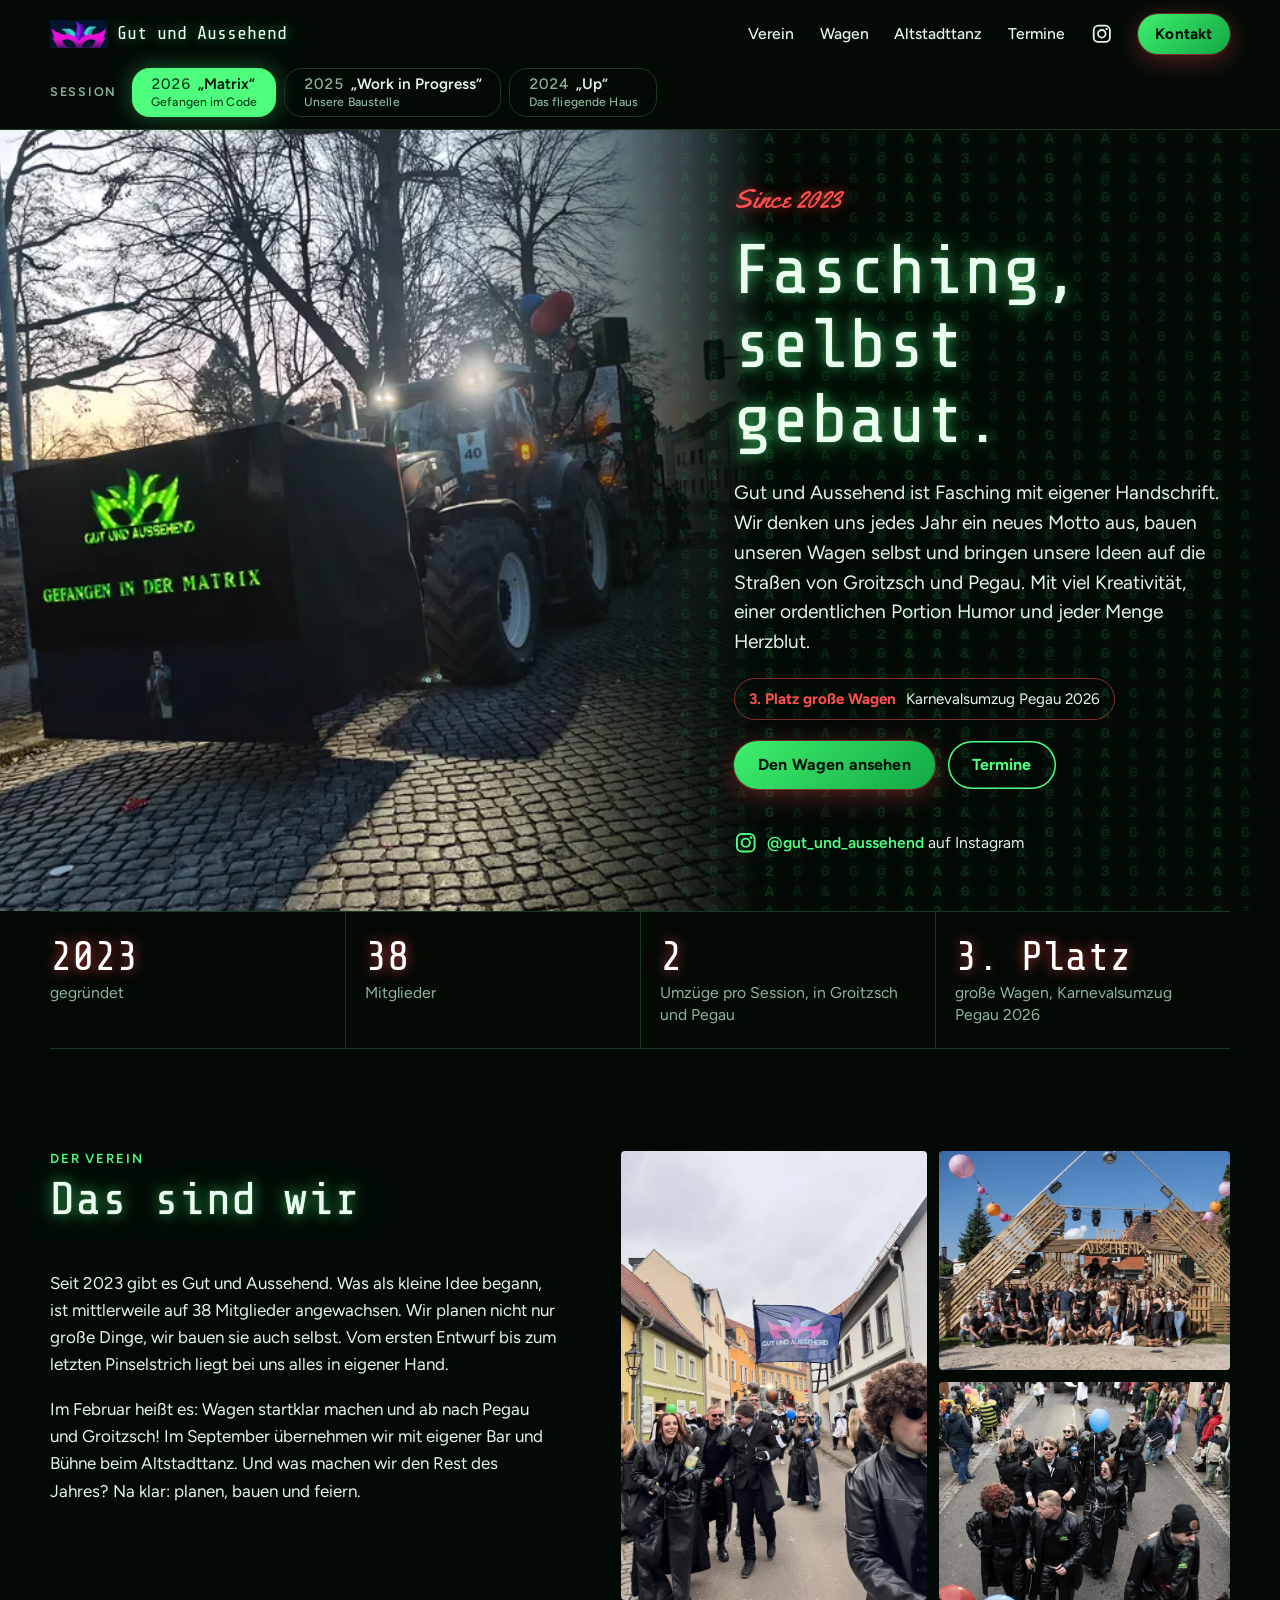
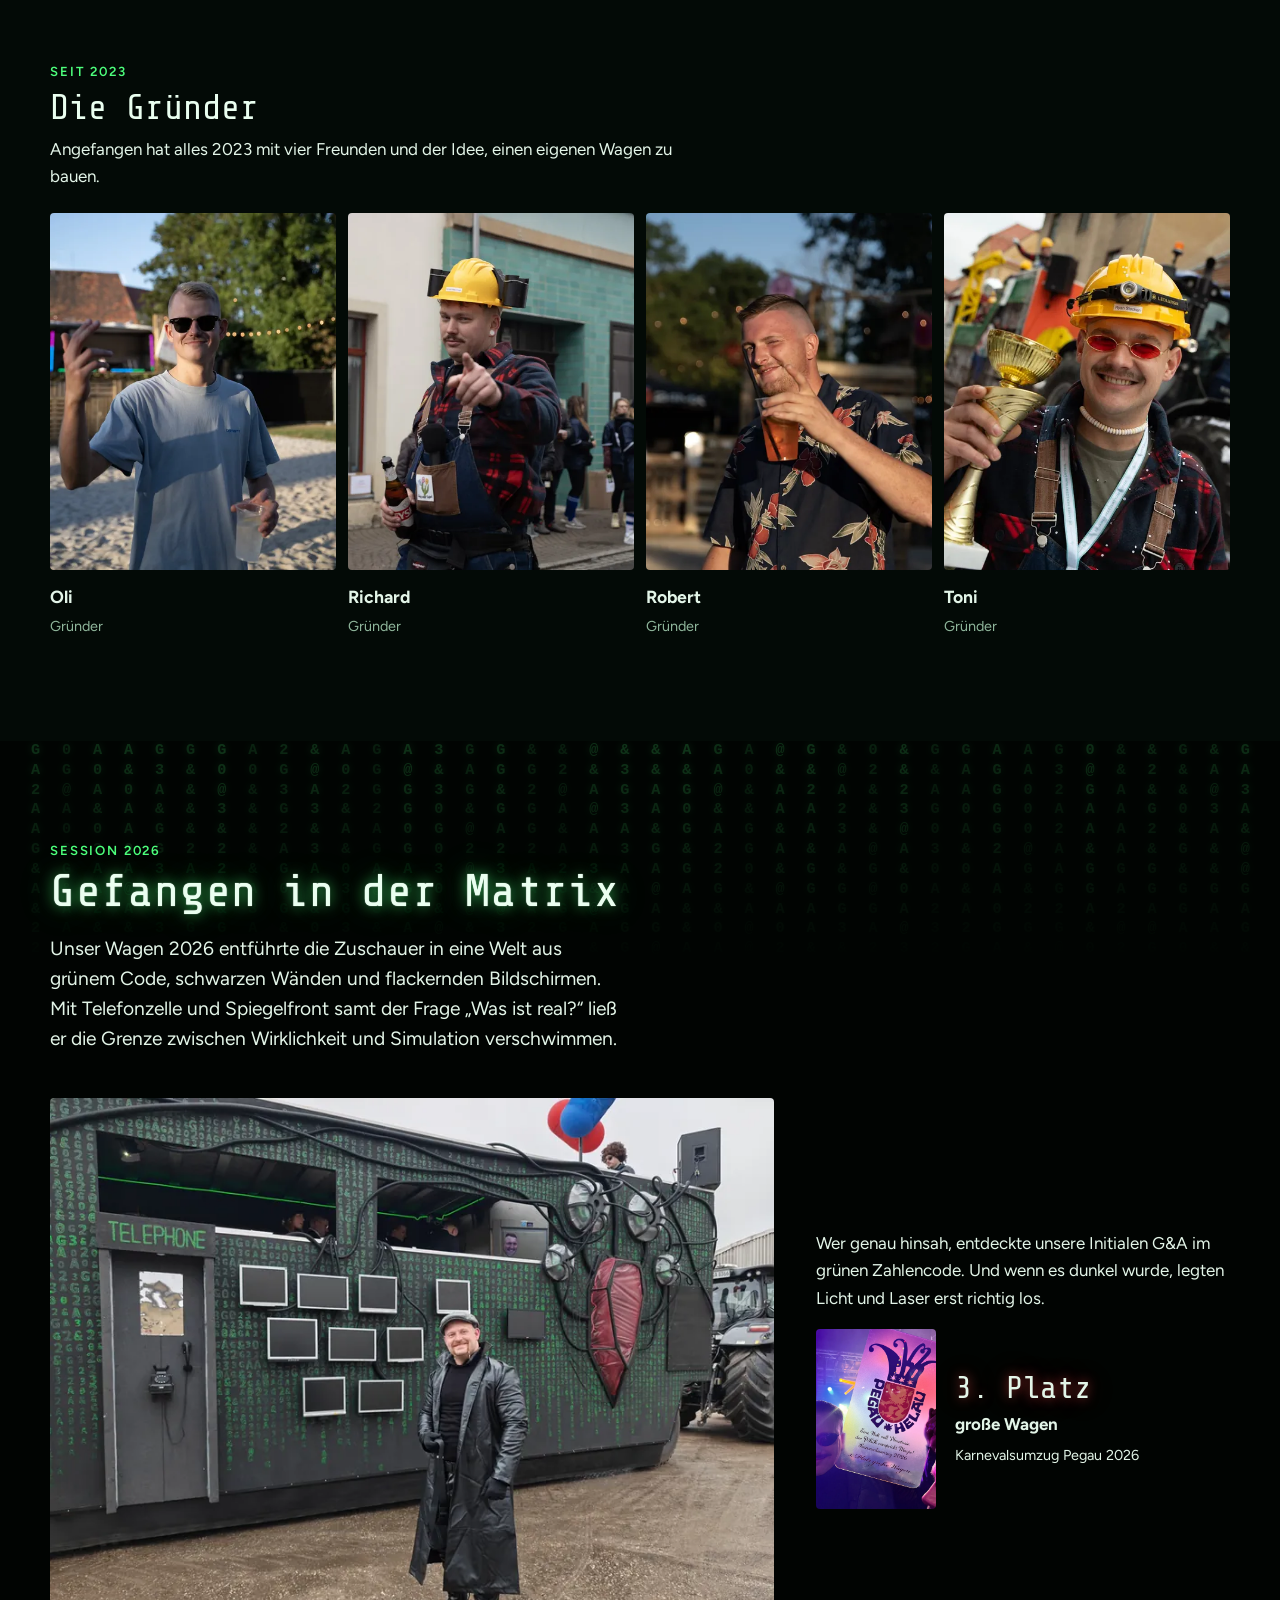
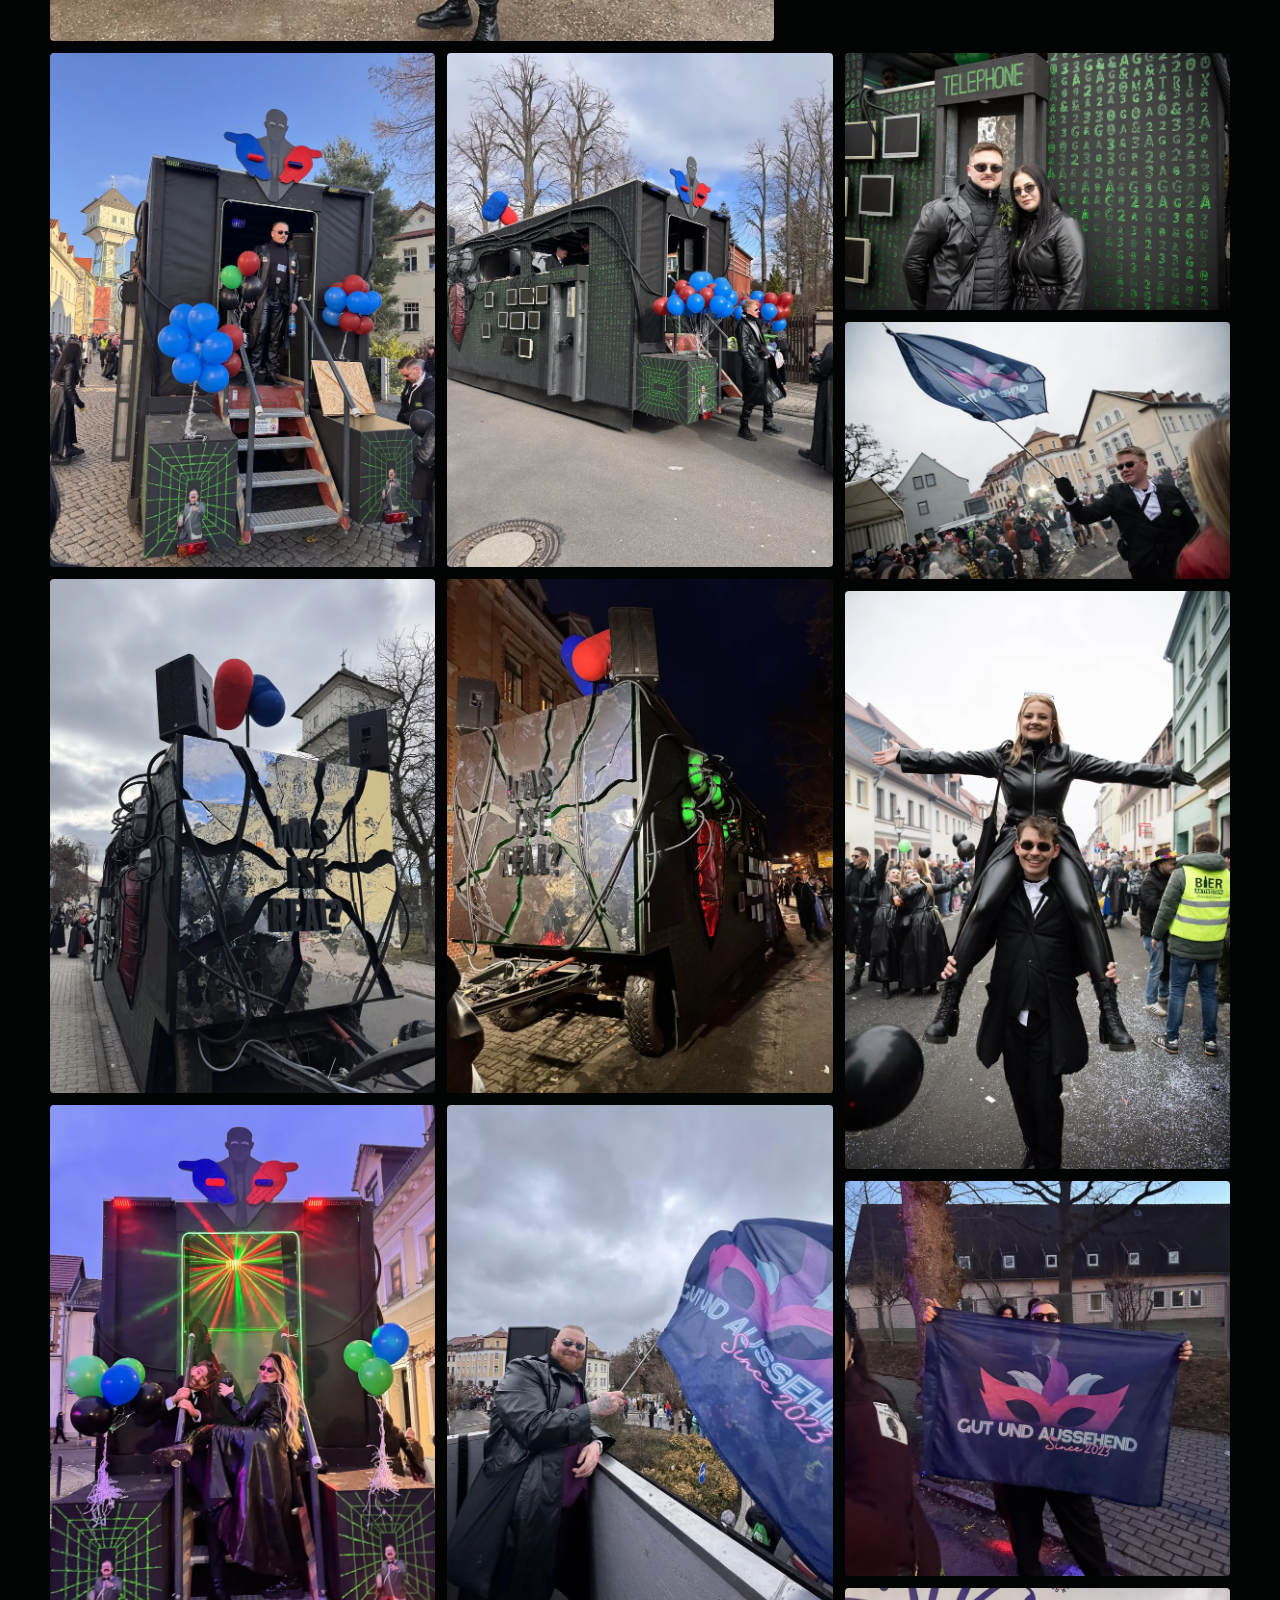
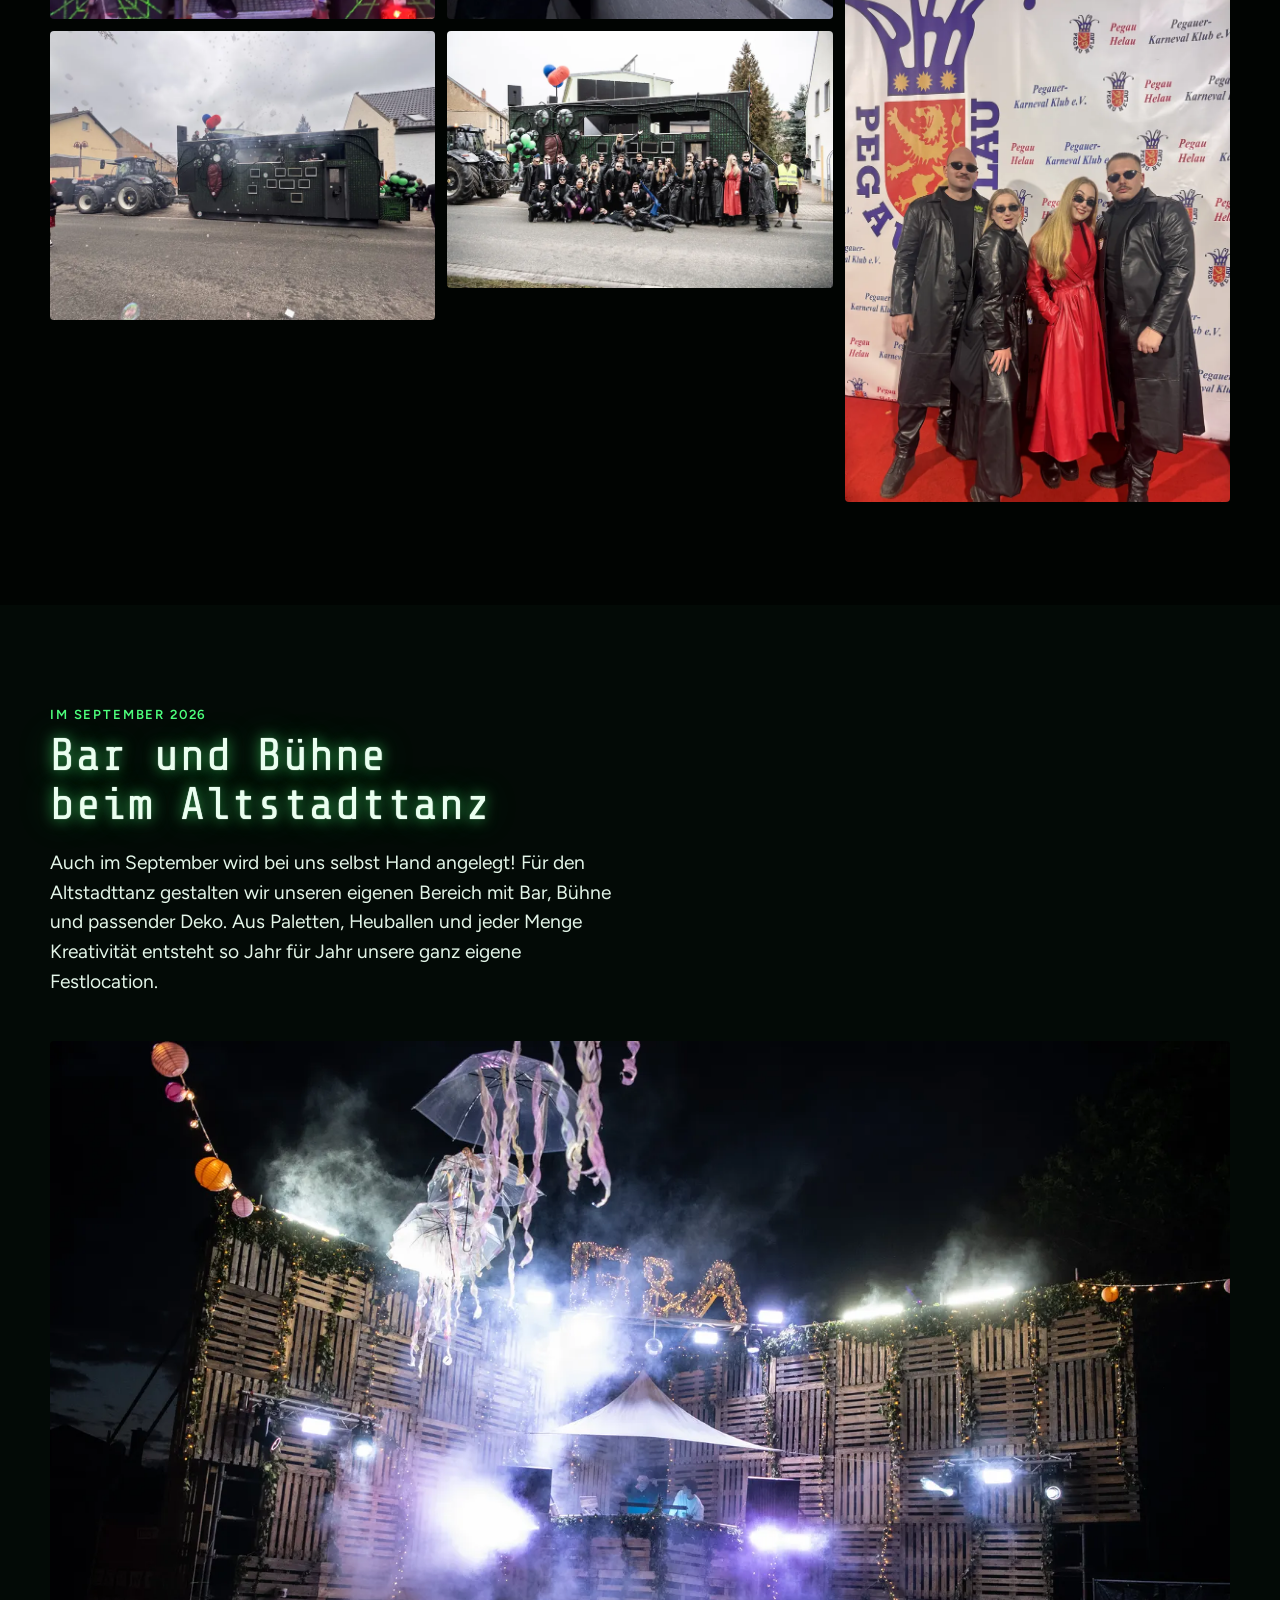
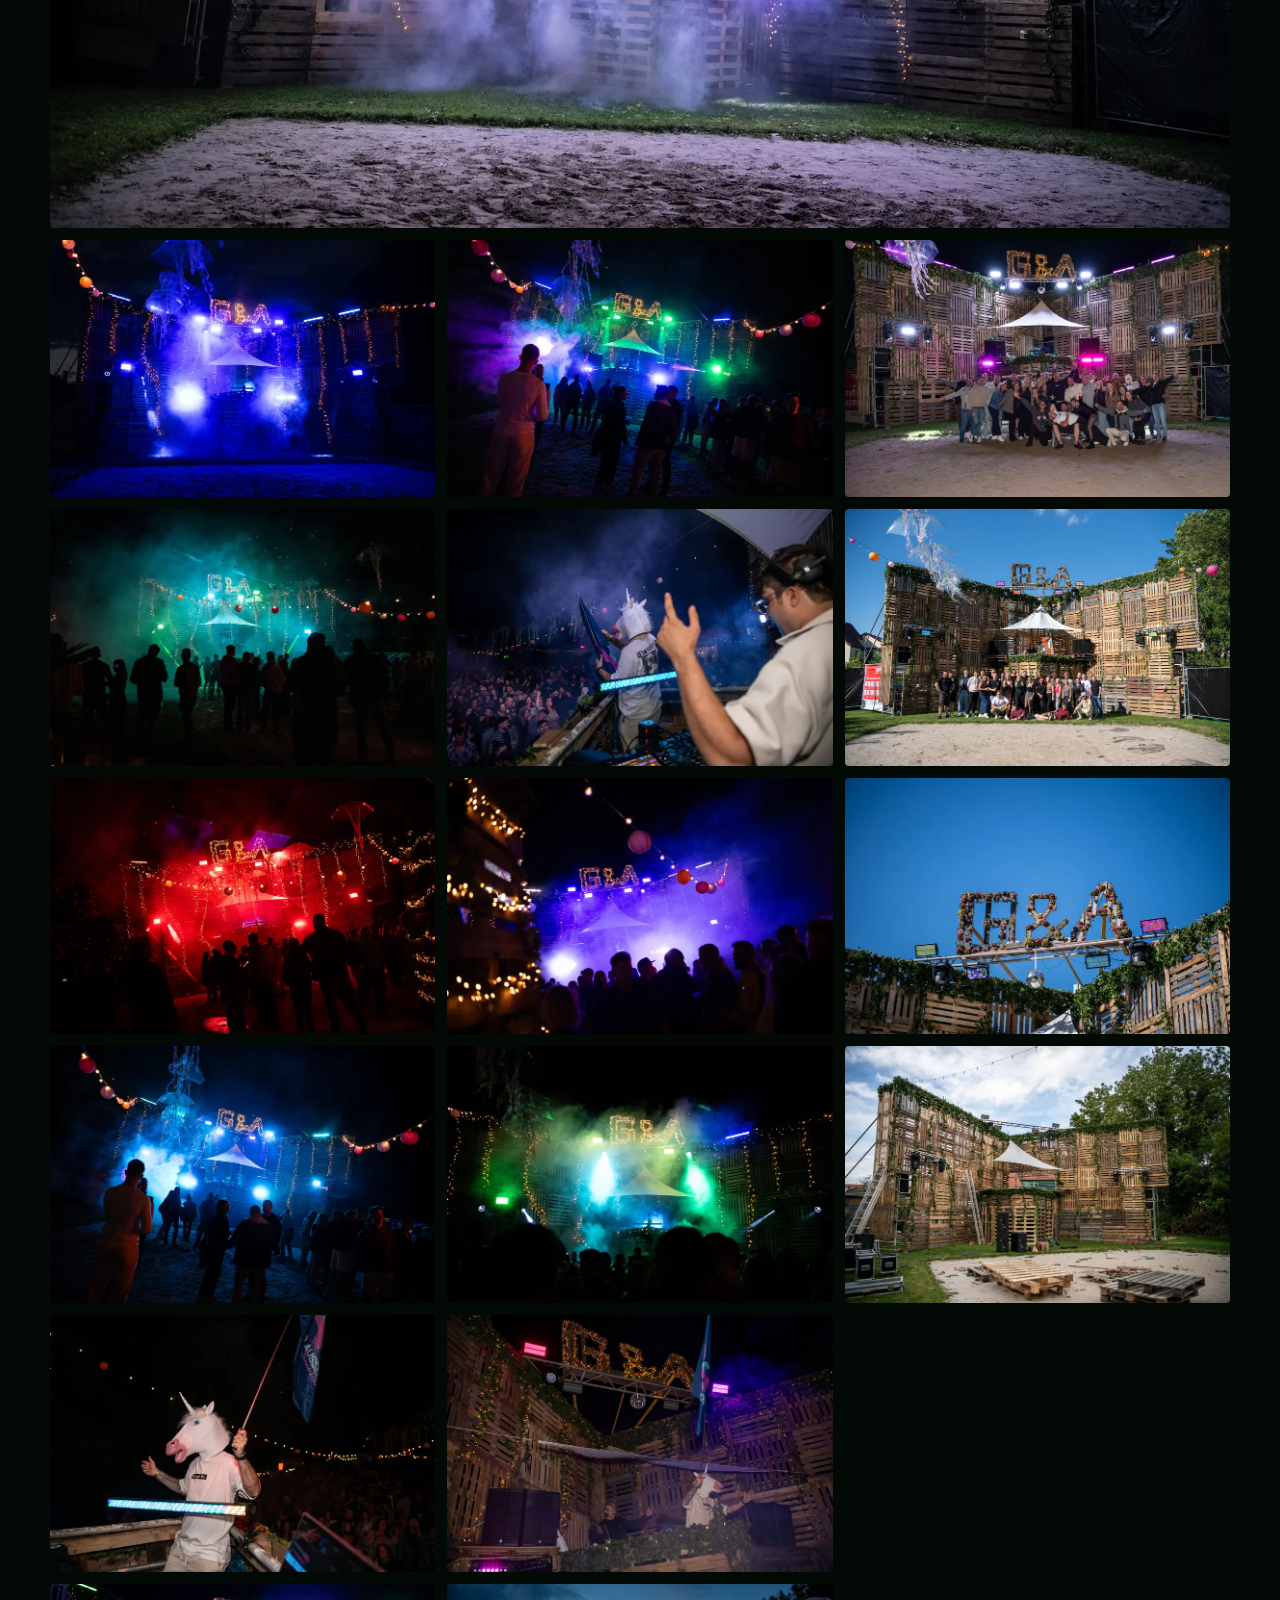
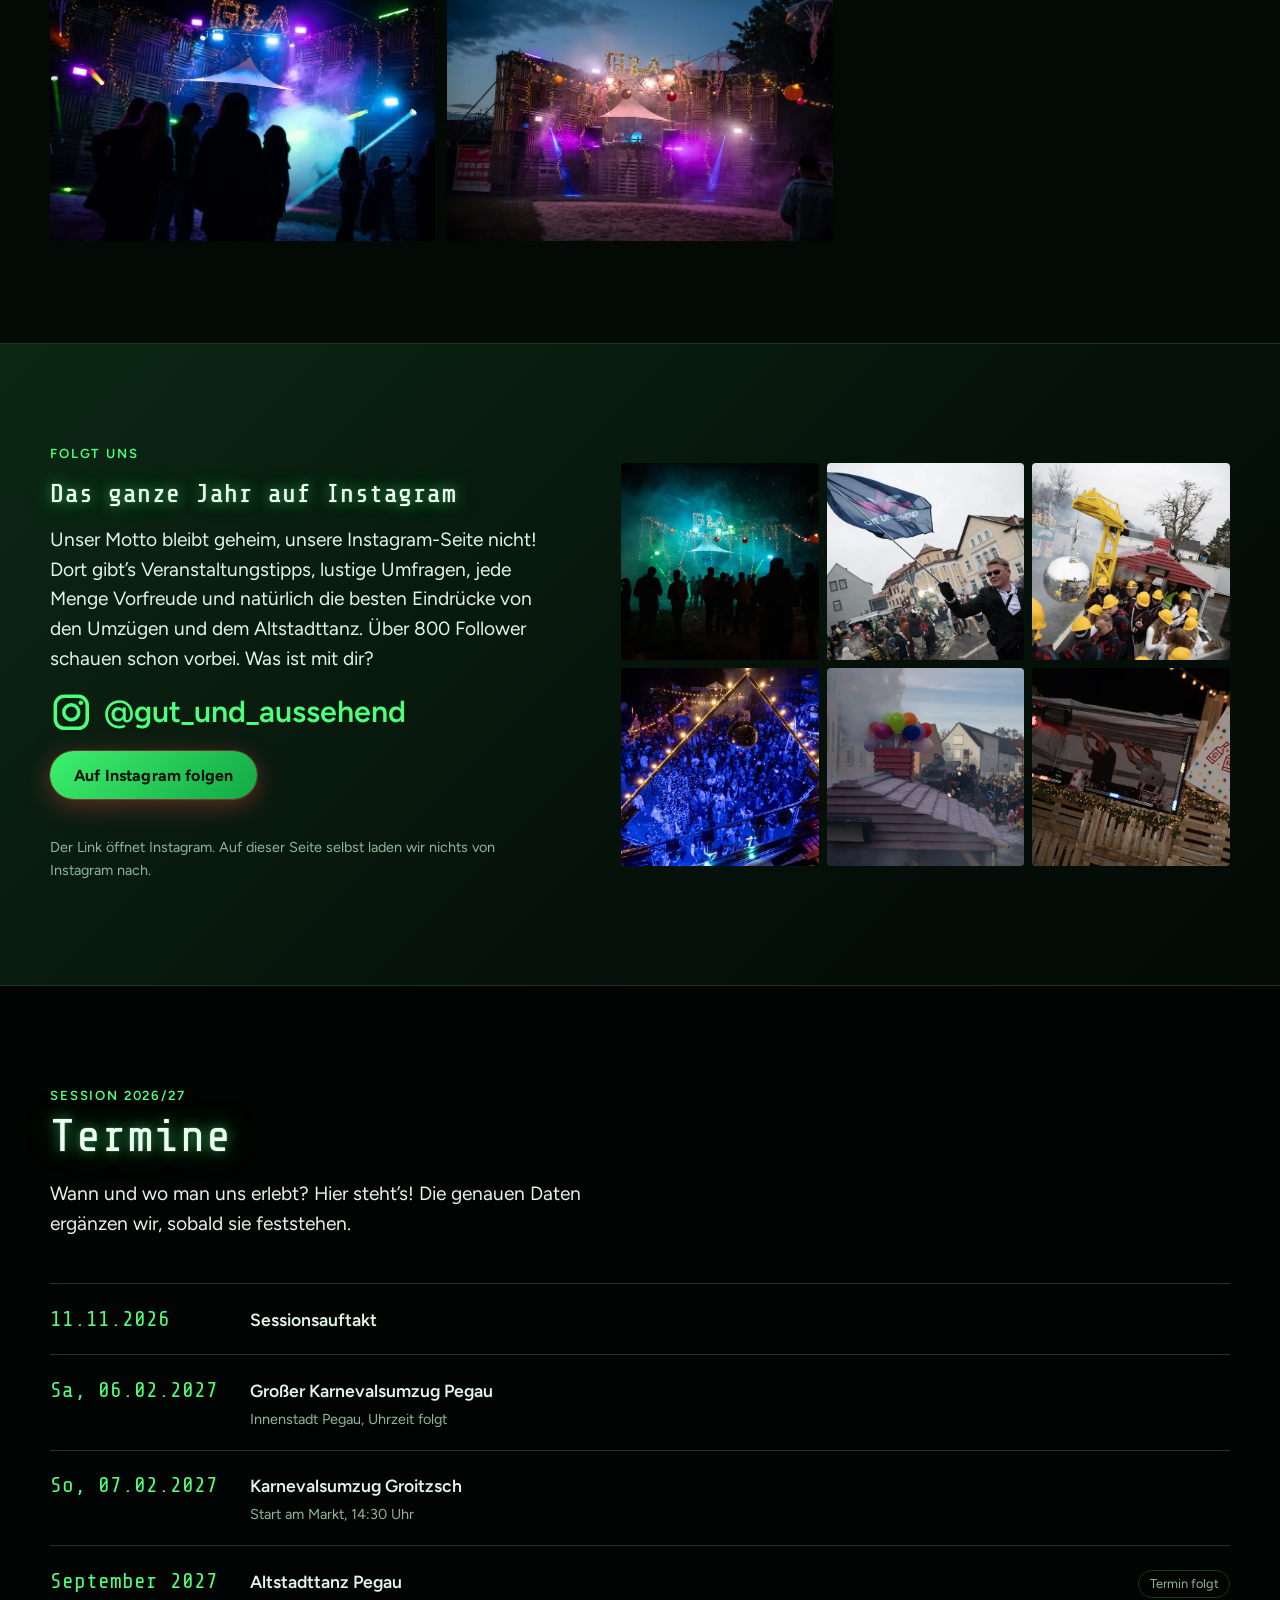
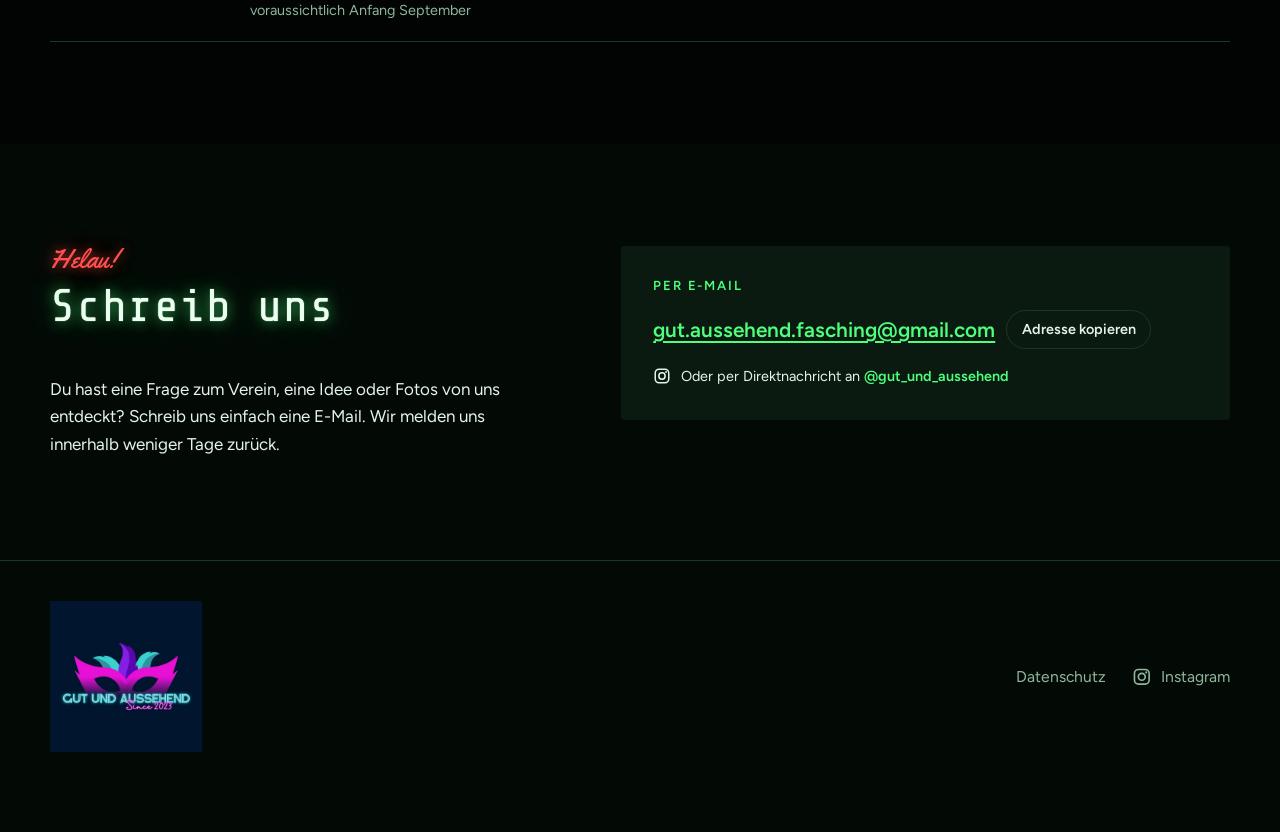
==== index.html @ 56e5c932 "Drei Altstadttanz-Fotos mit erkennbaren Gästen entfernt at25-menge, at25-buehne-nacht und at24-gaest" ====
<!doctype html>
<html lang="de" data-motto="matrix">
<head>
<meta charset="utf-8">
<meta name="viewport" content="width=device-width, initial-scale=1, viewport-fit=cover">
<title>Gut und Aussehend</title>
<meta name="description" content="Gut und Aussehend ist ein Faschingsverein aus der Region Pegau und Groitzsch, gegründet 2023. Wir bauen unseren Wagen selbst, fahren bei den Karnevalsumzügen mit und stehen mit Bar und Bühne beim Altstadttanz.">
<link rel="canonical" href="https://gut-aussehend.de/">
<meta name="theme-color" content="#05152c">
<meta property="og:type" content="website">
<meta property="og:locale" content="de_DE">
<meta property="og:site_name" content="Gut und Aussehend">
<meta property="og:title" content="Gut und Aussehend">
<meta property="og:description" content="Faschingsverein seit 2023. Selbst gebauter Wagen, Umzüge in Groitzsch und Pegau.">
<meta property="og:image" content="https://gut-aussehend.de/assets/img/og.jpg">
<meta property="og:url" content="https://gut-aussehend.de/">
<meta name="twitter:card" content="summary_large_image">
<script type="application/ld+json">
{"@context":"https://schema.org","@type":"Organization","name":"Gut und Aussehend","url":"https://gut-aussehend.de/","logo":"https://gut-aussehend.de/assets/img/logo.png","foundingDate":"2023","description":"Faschingsverein, der seinen Wagen selbst baut und bei den Umzügen in Pegau und Groitzsch mitfährt.","email":"gut.aussehend.fasching@gmail.com","sameAs":["https://www.instagram.com/gut_und_aussehend/"],"areaServed":["Pegau","Groitzsch"]}
</script>
<link rel="icon" type="image/png" href="assets/img/favicon.png">
<link rel="apple-touch-icon" href="assets/img/apple-touch-icon.png">
<link rel="preload" href="assets/fonts/tilt-neon-400.woff2" as="font" type="font/woff2" crossorigin>
<link rel="stylesheet" href="assets/css/site.css?v=20261110c">
</head>
<body>
<script>
  /* Gewählte Session vor dem ersten Zeichnen setzen, damit die Seite nicht kurz im falschen Look erscheint. */
  try { var gaM = localStorage.getItem("ga-motto"); if (/^(matrix|wip|up)$/.test(gaM || "")) document.documentElement.setAttribute("data-motto", gaM); } catch (e) {}
</script>
<div class="page">
<a class="skip" href="#inhalt">Zum Inhalt springen</a>

<header class="site-head">
  <div class="wrap site-head__in">
    <a class="brand" href="#top" aria-label="Gut und Aussehend, zur Startseite">
      <img src="assets/img/logo-maske.png" width="288" height="138" alt="">
      <span>Gut und Aussehend</span>
    </a>
    <button class="nav-toggle" type="button" aria-expanded="false" aria-controls="hauptnav">Menü</button>
    <nav class="nav" id="hauptnav" aria-label="Hauptnavigation">
      <a href="#verein">Verein</a>
      <a href="#wagen">Wagen</a>
      <a href="#altstadttanz">Altstadttanz</a>
      <a href="#termine">Termine</a>
      <a class="nav__ig" href="https://www.instagram.com/gut_und_aussehend/" rel="noopener" target="_blank" aria-label="Instagram: @gut_und_aussehend"><svg class="ig-icon" viewBox="0 0 24 24" width="20" height="20" aria-hidden="true" focusable="false"><rect x="3" y="3" width="18" height="18" rx="5" fill="none" stroke="currentColor" stroke-width="2"/><circle cx="12" cy="12" r="4.2" fill="none" stroke="currentColor" stroke-width="2"/><circle cx="17.4" cy="6.6" r="1.3" fill="currentColor"/></svg><span>Instagram</span></a>
      <a class="btn btn--small" href="#kontakt">Kontakt</a>
    </nav>
  </div>
  <div class="wrap motto-row">
    <span class="motto-row__label" id="motto-row-label">Session</span>
    <div class="motto-bar" id="motto-bar" role="group" aria-labelledby="motto-row-label">
      <button type="button" data-motto="matrix" aria-pressed="true"><span class="mb__top"><span class="mb__year">2026</span> <span class="mb__name">„Matrix“</span></span><span class="mb__sub">Gefangen im Code</span></button>
      <button type="button" data-motto="wip" aria-pressed="false"><span class="mb__top"><span class="mb__year">2025</span> <span class="mb__name">„Work in Progress“</span></span><span class="mb__sub">Unsere Baustelle</span></button>
      <button type="button" data-motto="up" aria-pressed="false"><span class="mb__top"><span class="mb__year">2024</span> <span class="mb__name">„Up“</span></span><span class="mb__sub">Das fliegende Haus</span></button>
    </div>
  </div>
</header>

<main id="inhalt">

<section class="hero" id="top">
  <div class="hero__media">
    <img data-for="matrix" src="assets/img/hero-l.webp" srcset="assets/img/hero-s.webp 800w, assets/img/hero-l.webp 2200w" sizes="(min-width: 900px) 60vw, 100vw" width="2200" height="1650" fetchpriority="high" alt="Unser Wagen von hinten in der Abenddämmerung. Auf der Rückwand leuchtet grün der Schriftzug »Gut und Aussehend, Gefangen in der Matrix«.">
    <img data-for="wip" hidden src="assets/img/w-gruppe-l.webp" srcset="assets/img/w-gruppe-s.webp 800w, assets/img/w-gruppe-l.webp 1600w" sizes="(min-width: 900px) 60vw, 100vw" width="1600" height="1066" alt="Der ganze Verein in Bauarbeiter-Kostümen mit gelben Helmen vor dem Baustellen-Wagen mit gelbem Kran, 2025.">
    <img data-for="up" hidden src="assets/img/u-haus-l.webp" srcset="assets/img/u-haus-s.webp 800w, assets/img/u-haus-l.webp 1600w" sizes="(min-width: 900px) 60vw, 100vw" width="1600" height="1066" alt="Das lila Dach unseres Up-Hauses mit buntem Ballonstrauß am Schornstein in einer Altstadtstraße, 2024.">
  </div>
  <div class="hero__deco" aria-hidden="true">
    <div class="code"></div>
    <div class="balloons"></div>
  </div>
  <div class="wrap hero__in">
    <div class="hero__text">
      <p class="script">Since 2023</p>
      <h1 class="neon">Fasching, selbst gebaut.</h1>
      <p class="lead">Gut und Aussehend ist Fasching mit eigener Handschrift. Wir denken uns jedes Jahr ein neues Motto aus, bauen unseren Wagen selbst und bringen unsere Ideen auf die Straßen von Groitzsch und Pegau. Mit viel Kreativität, einer ordentlichen Portion Humor und jeder Menge Herzblut.</p>
      <a class="hero__proof" href="#wagen" data-for="matrix"><strong>3. Platz große Wagen</strong> Karnevalsumzug Pegau 2026</a>
      <a class="hero__proof" href="#wagen" data-for="wip" hidden><strong>Session 2025</strong> Unsere Baustelle auf Rädern</a>
      <a class="hero__proof" href="#wagen" data-for="up" hidden><strong>Session 2024</strong> Das fliegende Haus aus „Up“</a>
      <div class="hero__cta">
        <a class="btn" href="#wagen">Den Wagen ansehen</a>
        <a class="btn btn--ghost" href="#termine">Termine</a>
      </div>
      <a class="hero__ig" href="https://www.instagram.com/gut_und_aussehend/" rel="noopener" target="_blank"><svg class="ig-icon" viewBox="0 0 24 24" width="20" height="20" aria-hidden="true" focusable="false"><rect x="3" y="3" width="18" height="18" rx="5" fill="none" stroke="currentColor" stroke-width="2"/><circle cx="12" cy="12" r="4.2" fill="none" stroke="currentColor" stroke-width="2"/><circle cx="17.4" cy="6.6" r="1.3" fill="currentColor"/></svg><span><strong>@gut_und_aussehend</strong> auf Instagram</span></a>
    </div>
  </div>
</section>

<ul class="facts wrap" aria-label="Der Verein in Zahlen">
  <li><strong>2023</strong><span>gegründet</span></li>
  <li><strong><span>38</span></strong><span>Mitglieder</span></li>
  <li><strong>2</strong><span>Umzüge pro Session, in Groitzsch und Pegau</span></li>
  <li><strong>3. Platz</strong><span>große Wagen, Karnevalsumzug Pegau 2026</span></li>
</ul>

<section class="section" id="verein">
  <div class="wrap">
    <div class="split">
      <div>
        <div class="section__head">
          <p class="eyebrow">Der Verein</p>
          <h2 class="neon">Das sind wir</h2>
        </div>
        <div class="prose">
          <p>Seit 2023 gibt es Gut und Aussehend. Was als kleine Idee begann, ist mittlerweile auf 38 Mitglieder angewachsen. Wir planen nicht nur große Dinge, wir bauen sie auch selbst. Vom ersten Entwurf bis zum letzten Pinselstrich liegt bei uns alles in eigener Hand.</p>
          <p>Im Februar heißt es: Wagen startklar machen und ab nach Pegau und Groitzsch! Im September übernehmen wir mit eigener Bar und Bühne beim Altstadttanz. Und was machen wir den Rest des Jahres? Na klar: planen, bauen und feiern.</p>
        </div>
      </div>
      <div class="collage">
        <a class="shot" href="assets/img/umzug-gruppe-l.webp" data-caption="Mit Fahne durch die Altstadt, Umzug 2026.">
          <img src="assets/img/umzug-gruppe-s.webp" srcset="assets/img/umzug-gruppe-s.webp 800w, assets/img/umzug-gruppe-l.webp 1400w" sizes="(min-width: 900px) 28vw, 50vw" width="1400" height="1867" loading="lazy" alt="Mitglieder in schwarzen Ledermänteln laufen im Umzug durch eine Altstadtgasse, dahinter weht die Vereinsfahne.">
        </a>
        <a class="shot" href="assets/img/verein-gruppe-l.webp" data-caption="Fast der ganze Verein vor unserer Palettenbühne, Altstadttanz 2025.">
          <img src="assets/img/verein-gruppe-s.webp" srcset="assets/img/verein-gruppe-s.webp 800w, assets/img/verein-gruppe-l.webp 1600w" sizes="(min-width: 900px) 26vw, 50vw" width="1600" height="1066" loading="lazy" alt="Gruppenfoto des Vereins vor einer Bühne aus Holzpaletten mit dem Schriftzug Gut und Aussehend.">
        </a>
        <a class="shot" href="assets/img/umzug-strasse-l.webp" data-caption="Mitten durch volle Straßen, Umzug 2026.">
          <img src="assets/img/umzug-strasse-s.webp" srcset="assets/img/umzug-strasse-s.webp 800w, assets/img/umzug-strasse-l.webp 1365w" sizes="(min-width: 900px) 26vw, 50vw" width="1365" height="1024" loading="lazy" alt="Die Vereinsmitglieder in schwarzen Ledermänteln und Sonnenbrillen laufen mit Ballons durch eine Straße, an beiden Seiten dicht stehendes Publikum.">
        </a>
      </div>
    </div>

    <div class="founders-head">
      <p class="eyebrow">Seit 2023</p>
      <h3 class="founders-title">Die Gründer</h3>
      <p>Angefangen hat alles 2023 mit vier Freunden und der Idee, einen eigenen Wagen zu bauen.</p>
    </div>
    <ul class="founders">
      <li class="founder">
        <a class="shot" href="assets/img/gruender-oli-l.webp" data-caption="Oli, Gründer von Gut und Aussehend.">
          <img src="assets/img/gruender-oli-s.webp" srcset="assets/img/gruender-oli-s.webp 480w, assets/img/gruender-oli-l.webp 960w" sizes="(min-width: 900px) 22vw, 45vw" width="960" height="1200" loading="lazy" alt="Oli. Lässig mit Sonnenbrille beim Altstadttanz, die Hand zum Gruß erhoben.">
        </a>
        <strong>Oli</strong>
        <span>Gründer</span>
      </li>
      <li class="founder">
        <a class="shot" href="assets/img/gruender-richard-l.webp" data-caption="Richard, Gründer von Gut und Aussehend.">
          <img src="assets/img/gruender-richard-s.webp" srcset="assets/img/gruender-richard-s.webp 480w, assets/img/gruender-richard-l.webp 960w" sizes="(min-width: 900px) 22vw, 45vw" width="960" height="1200" loading="lazy" alt="Richard. Im Bauarbeiter-Kostüm mit gelbem Helm, zeigt lachend in die Kamera.">
        </a>
        <strong>Richard</strong>
        <span>Gründer</span>
      </li>
      <li class="founder">
        <a class="shot" href="assets/img/gruender-robert-l.webp" data-caption="Robert, Gründer von Gut und Aussehend.">
          <img src="assets/img/gruender-robert-s.webp" srcset="assets/img/gruender-robert-s.webp 480w, assets/img/gruender-robert-l.webp 960w" sizes="(min-width: 900px) 22vw, 45vw" width="960" height="1200" loading="lazy" alt="Robert. Im Hawaiihemd mit einem Getränk beim Altstadttanz, zwinkert in die Kamera.">
        </a>
        <strong>Robert</strong>
        <span>Gründer</span>
      </li>
      <li class="founder">
        <a class="shot" href="assets/img/gruender-toni-l.webp" data-caption="Toni, Gründer von Gut und Aussehend.">
          <img src="assets/img/gruender-toni-s.webp" srcset="assets/img/gruender-toni-s.webp 480w, assets/img/gruender-toni-l.webp 960w" sizes="(min-width: 900px) 22vw, 45vw" width="960" height="1200" loading="lazy" alt="Toni. Mit gelbem Helm und roter Brille, hält stolz den Pokal in die Kamera.">
        </a>
        <strong>Toni</strong>
        <span>Gründer</span>
      </li>
    </ul>
  </div>
</section>

<section class="section section--band section--motto" id="wagen" data-motto="matrix">
  <div class="code" aria-hidden="true"></div>
  <div class="tape" aria-hidden="true"></div>
  <div class="balloons" aria-hidden="true"></div>
  <div class="wrap">
    <!-- Ein Block pro Motto. Welcher sichtbar ist, bestimmt die Session-Auswahl oben im Kopf. -->

    <!-- Motto 2026 -->
    <div class="motto" id="wagen-2026" data-motto="matrix" data-year="2026" data-title="Gefangen in der Matrix">
    <div class="section__head">
      <p class="eyebrow">Session 2026</p>
      <h2 class="neon">Gefangen in der Matrix</h2>
      <p class="lead">Unser Wagen 2026 entführte die Zuschauer in eine Welt aus grünem Code, schwarzen Wänden und flackernden Bildschirmen. Mit Telefonzelle und Spiegelfront samt der Frage „Was ist real?“ ließ er die Grenze zwischen Wirklichkeit und Simulation verschwimmen.</p>
    </div>

    <div class="feature">
      <a class="shot" href="assets/img/wagen-seite-l.webp" data-caption="Die Seitenwand mit Telefonzelle und Bildschirmen.">
        <img src="assets/img/wagen-seite-s.webp" srcset="assets/img/wagen-seite-s.webp 800w, assets/img/wagen-seite-l.webp 1600w" sizes="(min-width: 900px) 60vw, 100vw" width="1600" height="1200" loading="lazy" alt="Seitenansicht des Wagens: schwarze Wand mit grünem Matrix-Code, Bildschirmen und einer Tür mit der Aufschrift Telephone. Davor steht ein Mitglied im Ledermantel.">
      </a>
      <div class="prose">
        <p>Wer genau hinsah, entdeckte unsere Initialen G&amp;A im grünen Zahlencode. Und wenn es dunkel wurde, legten Licht und Laser erst richtig los.</p>
        <div class="award">
          <a class="shot" href="assets/img/pokal-l.webp" data-caption="Der Pokal: 3. Platz große Wagen, Karnevalsumzug Pegau 2026.">
            <img src="assets/img/pokal-s.webp" srcset="assets/img/pokal-s.webp 800w, assets/img/pokal-l.webp 1200w" sizes="120px" width="1200" height="1816" loading="lazy" alt="Pokal mit der Aufschrift Pegau Helau, Karnevalsumzug 2026, 3. Platz große Wagen.">
          </a>
          <div class="award__text">
            <p class="award__place">3. Platz</p>
            <p><strong>große Wagen</strong></p>
            <p class="small">Karnevalsumzug Pegau 2026</p>
          </div>
        </div>
      </div>
    </div>

    <div class="gallery">
      <a class="shot" href="assets/img/wagen-heck-l.webp" data-caption="Der Einstieg am Heck.">
        <img src="assets/img/wagen-heck-s.webp" srcset="assets/img/wagen-heck-s.webp 800w, assets/img/wagen-heck-l.webp 1400w" sizes="(min-width: 760px) 33vw, 50vw" width="1400" height="1867" loading="lazy" alt="Heck des Wagens mit Treppe, bunten Luftballons und einer Figur mit roter und blauer Hand über dem Eingang.">
      </a>
      <a class="shot" href="assets/img/wagen-front-l.webp" data-caption="Die Spiegelfront mit der Frage »Was ist real?«.">
        <img src="assets/img/wagen-front-s.webp" srcset="assets/img/wagen-front-s.webp 800w, assets/img/wagen-front-l.webp 1400w" sizes="(min-width: 760px) 33vw, 50vw" width="1400" height="1867" loading="lazy" alt="Vorderseite des Wagens mit zersplitterter Spiegelfläche und dem Schriftzug Was ist real.">
      </a>
      <a class="shot" href="assets/img/wagen-abend-l.webp" data-caption="Laser und Licht am Abend.">
        <img src="assets/img/wagen-abend-s.webp" srcset="assets/img/wagen-abend-s.webp 800w, assets/img/wagen-abend-l.webp 1400w" sizes="(min-width: 760px) 33vw, 50vw" width="1400" height="1867" loading="lazy" alt="Das Heck des Wagens in der Dämmerung mit roten und grünen Laserstrahlen, zwei Mitglieder posieren auf der Treppe.">
      </a>
      <a class="shot" href="assets/img/wagen-umzug-l.webp" data-caption="Unterwegs im Umzug.">
        <img src="assets/img/wagen-umzug-s.webp" srcset="assets/img/wagen-umzug-s.webp 800w, assets/img/wagen-umzug-l.webp 1600w" sizes="(min-width: 760px) 33vw, 50vw" width="1600" height="1200" loading="lazy" alt="Der Wagen fährt hinter einem Traktor durch eine Straße, Seifenblasen fliegen durch die Luft.">
      </a>
      <a class="shot" href="assets/img/wagen-sonne-l.webp" data-caption="Der Wagen in voller Länge vor dem Start.">
        <img src="assets/img/wagen-sonne-s.webp" srcset="assets/img/wagen-sonne-s.webp 800w, assets/img/wagen-sonne-l.webp 1400w" sizes="(min-width: 760px) 33vw, 50vw" width="1400" height="1867" loading="lazy" alt="Der Wagen von schräg hinten in der Sonne, am Heck hängen blaue und rote Luftballons.">
      </a>
      <a class="shot" href="assets/img/wagen-nacht-l.webp" data-caption="Der Wagen bei Nacht.">
        <img src="assets/img/wagen-nacht-s.webp" srcset="assets/img/wagen-nacht-s.webp 800w, assets/img/wagen-nacht-l.webp 1400w" sizes="(min-width: 760px) 33vw, 50vw" width="1400" height="1867" loading="lazy" alt="Der Wagen bei Nacht, an der Seite leuchten grüne Lampen und ein rotes Element.">
      </a>
      <a class="shot" href="assets/img/fahne-wagen-l.webp" data-caption="Unsere Fahne auf dem Wagen.">
        <img src="assets/img/fahne-wagen-s.webp" srcset="assets/img/fahne-wagen-s.webp 800w, assets/img/fahne-wagen-l.webp 1400w" sizes="(min-width: 760px) 33vw, 50vw" width="1400" height="1867" loading="lazy" alt="Ein Mitglied schwenkt auf dem Wagen die Fahne mit dem Vereinslogo.">
      </a>
      <a class="shot" href="assets/img/m-gruppe-l.webp" data-caption="Alle zusammen vor dem Matrix-Wagen.">
        <img src="assets/img/m-gruppe-s.webp" srcset="assets/img/m-gruppe-s.webp 800w, assets/img/m-gruppe-l.webp 1600w" sizes="(min-width: 760px) 33vw, 50vw" width="1600" height="1066" loading="lazy" alt="Gruppenfoto des Vereins in schwarzen Ledermänteln vor dem schwarz-grünen Matrix-Wagen.">
      </a>
      <a class="shot" href="assets/img/m-telefon-l.webp" data-caption="An der Telefonzelle.">
        <img src="assets/img/m-telefon-s.webp" srcset="assets/img/m-telefon-s.webp 800w, assets/img/m-telefon-l.webp 1600w" sizes="(min-width: 760px) 33vw, 50vw" width="1600" height="1066" loading="lazy" alt="Zwei Mitglieder in schwarzem Leder vor der Wagenwand mit grünem Code und der Telefonzelle.">
      </a>
      <a class="shot" href="assets/img/m-fahne-l.webp" data-caption="Mit Fahne durch Pegau.">
        <img src="assets/img/m-fahne-s.webp" srcset="assets/img/m-fahne-s.webp 800w, assets/img/m-fahne-l.webp 1600w" sizes="(min-width: 760px) 33vw, 50vw" width="1600" height="1066" loading="lazy" alt="Ein Mitglied im schwarzen Anzug schwenkt die Vereinsfahne über einer vollen Straße.">
      </a>
      <a class="shot" href="assets/img/m-schultern-l.webp" data-caption="Unterwegs im Umzug.">
        <img src="assets/img/m-schultern-s.webp" srcset="assets/img/m-schultern-s.webp 800w, assets/img/m-schultern-l.webp 1365w" sizes="(min-width: 760px) 33vw, 50vw" width="1365" height="2048" loading="lazy" alt="Ein Mitglied trägt eine Frau in schwarzem Leder auf den Schultern durch die Altstadt.">
      </a>
      <a class="shot" href="assets/img/fahne-l.webp" data-caption="Unsere Fahne.">
        <img src="assets/img/fahne-s.webp" srcset="assets/img/fahne-s.webp 800w, assets/img/fahne-l.webp 1400w" sizes="(min-width: 760px) 33vw, 50vw" width="1400" height="1437" loading="lazy" alt="Zwei Hände halten die dunkelblaue Vereinsfahne mit Maske und dem Schriftzug Gut und Aussehend, Since 2023.">
      </a>
      <a class="shot" href="assets/img/pegau-teppich-l.webp" data-caption="Auf dem roten Teppich beim Pegauer Karneval Klub.">
        <img src="assets/img/pegau-teppich-s.webp" srcset="assets/img/pegau-teppich-s.webp 800w, assets/img/pegau-teppich-l.webp 1400w" sizes="(min-width: 760px) 33vw, 50vw" width="1400" height="1867" loading="lazy" alt="Vier Mitglieder in Kostümen stehen auf einem roten Teppich vor einer Wand mit dem Wappen des Pegauer Karneval Klubs.">
      </a>
    </div>
    </div>

    <!-- Motto 2025 -->
    <div class="motto" id="wagen-2025" data-motto="wip" data-year="2025" data-title="Work in Progress">
      <div class="section__head">
        <p class="eyebrow">Session 2025</p>
        <h2 class="neon">Work in Progress</h2>
        <p class="lead">2025 wurde unser Wagen zur Großbaustelle. Ein gelber Kran ragte über die Köpfe der Zuschauer, Bauzaun und Warnschilder sperrten das Gelände ab, und überall leuchteten gelbe Helme. Und das Motto passte: Bei uns ist eben immer ein bisschen Work in Progress.</p>
        <p class="lead">Am Haken des Krans hing statt einer Abrissbirne eine Discokugel. Spätestens wenn die Musik lief, wurde aus der Baustelle eine Partyzone, mit Latzhosen, Karohemden und jeder Menge guter Laune.</p>
      </div>
      <div class="feature feature--wide">
        <a class="shot" href="assets/img/w-gruppe-l.webp" data-caption="Gruppenfoto 2025 vor dem Baustellen-Wagen.">
          <img src="assets/img/w-gruppe-s.webp" srcset="assets/img/w-gruppe-s.webp 800w, assets/img/w-gruppe-l.webp 1600w" sizes="(min-width: 900px) 60vw, 100vw" width="1600" height="1066" loading="lazy" alt="Großes Gruppenfoto in Bauarbeiter-Kostümen mit gelben Helmen vor dem Wagen mit gelbem Kran, darüber Rauch.">
        </a>
      </div>
      <div class="gallery">
      <a class="shot" href="assets/img/w-kran-l.webp" data-caption="Der Kran mit Discokugel.">
        <img src="assets/img/w-kran-s.webp" srcset="assets/img/w-kran-s.webp 800w, assets/img/w-kran-l.webp 1600w" sizes="(min-width: 760px) 33vw, 50vw" width="1600" height="1066" loading="lazy" alt="Blick vom Wagen auf den gelben Kran mit Discokugel, darunter Mitglieder mit gelben Helmen.">
      </a>
      <a class="shot" href="assets/img/w-discokugel-l.webp" data-caption="Unter der Discokugel.">
        <img src="assets/img/w-discokugel-s.webp" srcset="assets/img/w-discokugel-s.webp 800w, assets/img/w-discokugel-l.webp 913w" sizes="(min-width: 760px) 33vw, 50vw" width="913" height="1371" loading="lazy" alt="Ein Mitglied mit Helm und Sonnenbrille posiert unter der Discokugel, unten die Altstadt.">
      </a>
      <a class="shot" href="assets/img/w-kabine-l.webp" data-caption="Im Führerhaus des Krans.">
        <img src="assets/img/w-kabine-s.webp" srcset="assets/img/w-kabine-s.webp 800w, assets/img/w-kabine-l.webp 1600w" sizes="(min-width: 760px) 33vw, 50vw" width="1600" height="1066" loading="lazy" alt="Lachendes Mitglied mit Helm hebt beide Daumen im Führerhaus des gelben Krans.">
      </a>
      <a class="shot" href="assets/img/w-krandetail-l.webp" data-caption="Kran und Discokugel.">
        <img src="assets/img/w-krandetail-s.webp" srcset="assets/img/w-krandetail-s.webp 800w, assets/img/w-krandetail-l.webp 1600w" sizes="(min-width: 760px) 33vw, 50vw" width="1600" height="1066" loading="lazy" alt="Gelber Holzkran mit hängender Discokugel vor blauem Himmel.">
      </a>
      <a class="shot" href="assets/img/w-seite-l.webp" data-caption="Die Seite des Wagens.">
        <img src="assets/img/w-seite-s.webp" srcset="assets/img/w-seite-s.webp 800w, assets/img/w-seite-l.webp 1600w" sizes="(min-width: 760px) 33vw, 50vw" width="1600" height="1066" loading="lazy" alt="Seitenansicht des Baustellen-Wagens mit Kran, Bauzaun und aufgemaltem Bauarbeiter.">
      </a>
      <a class="shot" href="assets/img/w-schild-l.webp" data-caption="Baustellenausfahrt.">
        <img src="assets/img/w-schild-s.webp" srcset="assets/img/w-schild-s.webp 800w, assets/img/w-schild-l.webp 1600w" sizes="(min-width: 760px) 33vw, 50vw" width="1600" height="1066" loading="lazy" alt="Ein Mitglied hält ein Schild mit der Aufschrift Baustellenausfahrt in die Kamera.">
      </a>
      <a class="shot" href="assets/img/w-pokal-l.webp" data-caption="Mit Pokal, 2025.">
        <img src="assets/img/w-pokal-s.webp" srcset="assets/img/w-pokal-s.webp 800w, assets/img/w-pokal-l.webp 1600w" sizes="(min-width: 760px) 33vw, 50vw" width="1600" height="1066" loading="lazy" alt="Mitglied mit Helm und Latzhose hält lächelnd einen goldenen Pokal.">
      </a>
      </div>
    </div>

    <!-- Motto 2024. Für ein weiteres Jahr einen Block kopieren und Jahr, Titel und Inhalt anpassen. -->
    <div class="motto" id="wagen-2024" data-motto="up" data-year="2024" data-title="Up">
      <div class="section__head">
        <p class="eyebrow">Session 2024</p>
        <h2 class="neon">Up</h2>
        <p class="lead">2024 hoben wir ab! Unser Wagen war das fliegende Haus aus dem Film „Up“, mit bunter Fassade, lila Dach und einem riesigen Ballonstrauß am Schornstein. Mit an Bord: Pfadfinder in gelben Hemden und Carl mit Fliege, runder Brille und grauem Sakko.</p>
        <p class="lead">Nicht mal Schnee in der Altstadt konnte uns bremsen. Auf dem Wagen wurde gefeiert, als wären wir längst über den Wolken.</p>
      </div>
      <div class="feature feature--wide">
        <a class="shot" href="assets/img/u-haus-l.webp" data-caption="Das Haus mit den Ballons, 2024.">
          <img src="assets/img/u-haus-s.webp" srcset="assets/img/u-haus-s.webp 800w, assets/img/u-haus-l.webp 1600w" sizes="(min-width: 900px) 60vw, 100vw" width="1600" height="1066" loading="lazy" alt="Das lila Dach des Wagens mit buntem Ballonstrauß am Schornstein, dahinter eine Altstadtstraße.">
        </a>
      </div>
      <div class="gallery">
      <a class="shot" href="assets/img/u-umzug-l.webp" data-caption="Durch die Altstadt im Schnee.">
        <img src="assets/img/u-umzug-s.webp" srcset="assets/img/u-umzug-s.webp 800w, assets/img/u-umzug-l.webp 1600w" sizes="(min-width: 760px) 33vw, 50vw" width="1600" height="1066" loading="lazy" alt="Die Gruppe in gelben Pfadfinder-Kostümen zieht durch eine schneebedeckte Straße voller Zuschauer.">
      </a>
      <a class="shot" href="assets/img/u-treppe-l.webp" data-caption="Auf der Treppe des Hauses.">
        <img src="assets/img/u-treppe-s.webp" srcset="assets/img/u-treppe-s.webp 800w, assets/img/u-treppe-l.webp 1365w" sizes="(min-width: 760px) 33vw, 50vw" width="1365" height="2048" loading="lazy" alt="Zwei Mitglieder steigen die Treppe des Hauses herab, oben der Ballonstrauß.">
      </a>
      <a class="shot" href="assets/img/u-russell-l.webp" data-caption="Pfadfinder mit Abzeichen.">
        <img src="assets/img/u-russell-s.webp" srcset="assets/img/u-russell-s.webp 800w, assets/img/u-russell-l.webp 1600w" sizes="(min-width: 760px) 33vw, 50vw" width="1600" height="1066" loading="lazy" alt="Lachendes Mitglied im gelben Pfadfinder-Hemd mit orangem Halstuch, dahinter das Haus mit Ballons.">
      </a>
      <a class="shot" href="assets/img/u-carl-l.webp" data-caption="Carl in voller Montur.">
        <img src="assets/img/u-carl-s.webp" srcset="assets/img/u-carl-s.webp 800w, assets/img/u-carl-l.webp 1600w" sizes="(min-width: 760px) 33vw, 50vw" width="1600" height="1066" loading="lazy" alt="Mitglied als Carl mit Fliege, runder Brille und grauem Sakko breitet die Arme aus.">
      </a>
      <a class="shot" href="assets/img/u-ballons-l.webp" data-caption="Ballons über der Menge.">
        <img src="assets/img/u-ballons-s.webp" srcset="assets/img/u-ballons-s.webp 800w, assets/img/u-ballons-l.webp 1600w" sizes="(min-width: 760px) 33vw, 50vw" width="1600" height="1066" loading="lazy" alt="Das Dach des Hauses mit Ballons über einer vollen Straße, im Hintergrund Rauch.">
      </a>
      <a class="shot" href="assets/img/u-fassade-l.webp" data-caption="Die bemalte Fassade.">
        <img src="assets/img/u-fassade-s.webp" srcset="assets/img/u-fassade-s.webp 800w, assets/img/u-fassade-l.webp 1600w" sizes="(min-width: 760px) 33vw, 50vw" width="1600" height="1066" loading="lazy" alt="Mitglied lehnt an der bunt bemalten Hausfassade mit Gartenzaun.">
      </a>
      <a class="shot" href="assets/img/u-wagen-l.webp" data-caption="Party auf dem Wagen.">
        <img src="assets/img/u-wagen-s.webp" srcset="assets/img/u-wagen-s.webp 800w, assets/img/u-wagen-l.webp 1600w" sizes="(min-width: 760px) 33vw, 50vw" width="1600" height="1066" loading="lazy" alt="Mitglieder in gelben Kostümen feiern mit Ballons auf dem Wagen.">
      </a>
      <a class="shot" href="assets/img/u-schild-l.webp" data-caption="Vorneweg mit Schild.">
        <img src="assets/img/u-schild-s.webp" srcset="assets/img/u-schild-s.webp 800w, assets/img/u-schild-l.webp 1600w" sizes="(min-width: 760px) 33vw, 50vw" width="1600" height="1066" loading="lazy" alt="Zwei Mitglieder in Warnwesten mit einem bunten Schild Gut und Aussehend vor dem Traktor.">
      </a>
      </div>
    </div>
  </div>
</section>

<section class="section" id="altstadttanz">
  <div class="wrap">
    <div class="section__head">
      <p class="eyebrow">Im September <span data-for="matrix">2026</span><span data-for="wip" hidden>2025</span><span data-for="up" hidden>2024</span></p>
      <h2 class="neon">Bar und Bühne beim Altstadttanz</h2>
      <p class="lead">Auch im September wird bei uns selbst Hand angelegt! Für den Altstadttanz gestalten wir unseren eigenen Bereich mit Bar, Bühne und passender Deko. Aus Paletten, Heuballen und jeder Menge Kreativität entsteht so Jahr für Jahr unsere ganz eigene Festlocation.</p>
    </div>

    <div class="year-panel" id="altstadttanz-2026" data-year-panel="2026" data-for="matrix">
    <div class="feature feature--wide">
      <a class="shot" href="assets/img/at26-buehne-nacht-l.webp" data-caption="Unsere Bühne bei Nacht, 2026.">
        <img src="assets/img/at26-buehne-nacht-s.webp" srcset="assets/img/at26-buehne-nacht-s.webp 800w, assets/img/at26-buehne-nacht-l.webp 1600w" sizes="(min-width: 1180px) 1180px, 100vw" width="1600" height="1067" loading="lazy" alt="Die Palettenbühne mit G&amp;A-Schriftzug bei Nacht, Lichtstrahlen und Nebel, daneben Quallen-Deko aus Folie.">
      </a>
    </div>

    <div class="gallery">
      <a class="shot" href="assets/img/at26-buehne-blau-l.webp" data-caption="Die Bühne in Blau, 2026.">
        <img src="assets/img/at26-buehne-blau-s.webp" srcset="assets/img/at26-buehne-blau-s.webp 800w, assets/img/at26-buehne-blau-l.webp 1600w" sizes="(min-width: 760px) 33vw, 50vw" width="1600" height="1067" loading="lazy" alt="Die Palettenbühne mit dem leuchtenden G&amp;A-Schriftzug in blauem Licht und Nebel.">
      </a>
      <a class="shot" href="assets/img/at26-laser-l.webp" data-caption="Laser über der Menge, 2026.">
        <img src="assets/img/at26-laser-s.webp" srcset="assets/img/at26-laser-s.webp 800w, assets/img/at26-laser-l.webp 1600w" sizes="(min-width: 760px) 33vw, 50vw" width="1600" height="1067" loading="lazy" alt="Grüne und blaue Laser über einer Menge, die vor der Bühne als Silhouette zu sehen ist.">
      </a>
      <a class="shot" href="assets/img/at26-rot-l.webp" data-caption="Die Bühne in Rot, 2026.">
        <img src="assets/img/at26-rot-s.webp" srcset="assets/img/at26-rot-s.webp 800w, assets/img/at26-rot-l.webp 1600w" sizes="(min-width: 760px) 33vw, 50vw" width="1600" height="1067" loading="lazy" alt="Rot beleuchtete Palettenbühne mit Nebel, davor tanzende Gäste.">
      </a>
      <a class="shot" href="assets/img/at26-buehne-menge-l.webp" data-caption="Vor der Bühne, 2026.">
        <img src="assets/img/at26-buehne-menge-s.webp" srcset="assets/img/at26-buehne-menge-s.webp 800w, assets/img/at26-buehne-menge-l.webp 1600w" sizes="(min-width: 760px) 33vw, 50vw" width="1600" height="1067" loading="lazy" alt="Gäste stehen vor der blau beleuchteten Bühne mit Lampions und G&amp;A-Schriftzug.">
      </a>
      <a class="shot" href="assets/img/at26-einhorn-l.webp" data-caption="Das Einhorn auf der Bühne, 2026.">
        <img src="assets/img/at26-einhorn-s.webp" srcset="assets/img/at26-einhorn-s.webp 800w, assets/img/at26-einhorn-l.webp 1600w" sizes="(min-width: 760px) 33vw, 50vw" width="1600" height="1067" loading="lazy" alt="Eine Person mit Einhornmaske und Leuchtstab auf der Bühne, dahinter die Menge bei Nacht.">
      </a>
      <a class="shot" href="assets/img/at26-nebel-l.webp" data-caption="Nebel und Spots, 2026.">
        <img src="assets/img/at26-nebel-s.webp" srcset="assets/img/at26-nebel-s.webp 800w, assets/img/at26-nebel-l.webp 1600w" sizes="(min-width: 760px) 33vw, 50vw" width="1600" height="1067" loading="lazy" alt="Scheinwerfer und Nebel über der Tanzfläche, Gäste als Silhouetten.">
      </a>
      <a class="shot" href="assets/img/at26-buehne-gruen-l.webp" data-caption="Grün und Violett, 2026.">
        <img src="assets/img/at26-buehne-gruen-s.webp" srcset="assets/img/at26-buehne-gruen-s.webp 800w, assets/img/at26-buehne-gruen-l.webp 1600w" sizes="(min-width: 760px) 33vw, 50vw" width="1600" height="1067" loading="lazy" alt="Die Bühne in grünem und violettem Licht, davor die Menge.">
      </a>
      <a class="shot" href="assets/img/at26-einhorn-pult-l.webp" data-caption="Blick vom Pult, 2026.">
        <img src="assets/img/at26-einhorn-pult-s.webp" srcset="assets/img/at26-einhorn-pult-s.webp 800w, assets/img/at26-einhorn-pult-l.webp 1600w" sizes="(min-width: 760px) 33vw, 50vw" width="1600" height="1067" loading="lazy" alt="Das Einhorn mit Fahne am DJ-Pult, davor eine große Menge im blauen Licht.">
      </a>
      <a class="shot" href="assets/img/at26-lichterketten-l.webp" data-caption="Lichterketten und Lampions, 2026.">
        <img src="assets/img/at26-lichterketten-s.webp" srcset="assets/img/at26-lichterketten-s.webp 800w, assets/img/at26-lichterketten-l.webp 1600w" sizes="(min-width: 760px) 33vw, 50vw" width="1600" height="1067" loading="lazy" alt="Die Bühne zwischen Lichterketten und Lampions, Nebel in Blau und Violett.">
      </a>
      <a class="shot" href="assets/img/at26-gruen-l.webp" data-caption="Grüner Nebel, 2026.">
        <img src="assets/img/at26-gruen-s.webp" srcset="assets/img/at26-gruen-s.webp 800w, assets/img/at26-gruen-l.webp 1600w" sizes="(min-width: 760px) 33vw, 50vw" width="1600" height="1067" loading="lazy" alt="Die Bühne in grünem Licht und Nebel, davor dunkle Silhouetten.">
      </a>
      <a class="shot" href="assets/img/at26-dj-buehne-l.webp" data-caption="Das DJ-Pult unter dem Segel, 2026.">
        <img src="assets/img/at26-dj-buehne-s.webp" srcset="assets/img/at26-dj-buehne-s.webp 800w, assets/img/at26-dj-buehne-l.webp 1600w" sizes="(min-width: 760px) 33vw, 50vw" width="1600" height="1067" loading="lazy" alt="Die DJ-Bühne mit G&amp;A-Schriftzug, Sonnensegel und Lichterketten.">
      </a>
      <a class="shot" href="assets/img/at26-daemmerung-l.webp" data-caption="Erstes Licht in der Dämmerung, 2026.">
        <img src="assets/img/at26-daemmerung-s.webp" srcset="assets/img/at26-daemmerung-s.webp 800w, assets/img/at26-daemmerung-l.webp 1600w" sizes="(min-width: 760px) 33vw, 50vw" width="1600" height="1067" loading="lazy" alt="Die Bühne in der Dämmerung mit violetten Spots und Nebel.">
      </a>
      <a class="shot" href="assets/img/at26-team-nacht-l.webp" data-caption="Die Truppe nachts vor der Bühne, 2026.">
        <img src="assets/img/at26-team-nacht-s.webp" srcset="assets/img/at26-team-nacht-s.webp 800w, assets/img/at26-team-nacht-l.webp 1600w" sizes="(min-width: 760px) 33vw, 50vw" width="1600" height="1067" loading="lazy" alt="Die Vereinsmitglieder als Gruppe vor der beleuchteten Bühne.">
      </a>
      <a class="shot" href="assets/img/at26-team-l.webp" data-caption="Gruppenbild vor dem Start, 2026.">
        <img src="assets/img/at26-team-s.webp" srcset="assets/img/at26-team-s.webp 800w, assets/img/at26-team-l.webp 1600w" sizes="(min-width: 760px) 33vw, 50vw" width="1600" height="1067" loading="lazy" alt="Die Vereinsmitglieder vor der Palettenbühne mit G&amp;A-Schriftzug bei Sonnenschein.">
      </a>
      <a class="shot" href="assets/img/at26-schild-l.webp" data-caption="Der Schriftzug, 2026.">
        <img src="assets/img/at26-schild-s.webp" srcset="assets/img/at26-schild-s.webp 800w, assets/img/at26-schild-l.webp 1600w" sizes="(min-width: 760px) 33vw, 50vw" width="1600" height="1067" loading="lazy" alt="Großer G&amp;A-Schriftzug aus Holz auf der Palettenwand vor blauem Himmel.">
      </a>
      <a class="shot" href="assets/img/at26-aufbau-l.webp" data-caption="Aufbau 2026.">
        <img src="assets/img/at26-aufbau-s.webp" srcset="assets/img/at26-aufbau-s.webp 800w, assets/img/at26-aufbau-l.webp 1600w" sizes="(min-width: 760px) 33vw, 50vw" width="1600" height="1067" loading="lazy" alt="Die halb fertige Palettenbühne mit Gerüst und Sonnensegel.">
      </a>
    </div>
    </div>

    <div class="year-panel" id="altstadttanz-2025" data-year-panel="2025" data-for="wip" hidden>
    <div class="feature feature--wide">
      <a class="shot" href="assets/img/at25-drohne-l.webp" data-caption="Unsere Bühne bei Nacht, von oben, 2025.">
        <img src="assets/img/at25-drohne-s.webp" srcset="assets/img/at25-drohne-s.webp 800w, assets/img/at25-drohne-l.webp 1600w" sizes="(min-width: 1180px) 1180px, 100vw" width="1600" height="1198" loading="lazy" alt="Luftaufnahme bei Nacht: die Palettenbühne in Dreiecksform mit Lichterketten, darunter eine dichte Menge im blauen Licht.">
      </a>
    </div>

    <div class="gallery">
      <a class="shot" href="assets/img/at25-drohne2-l.webp" data-caption="Die Bühne von oben, 2025.">
        <img src="assets/img/at25-drohne2-s.webp" srcset="assets/img/at25-drohne2-s.webp 800w, assets/img/at25-drohne2-l.webp 1600w" sizes="(min-width: 760px) 33vw, 50vw" width="1600" height="1198" loading="lazy" alt="Luftaufnahme bei Nacht: die beleuchtete Palettenbühne in Dreiecksform, davor eine dichte Menge im violetten Licht.">
      </a>
      <a class="shot" href="assets/img/at25-blasen-l.webp" data-caption="Seifenblasen über der Menge, 2025.">
        <img src="assets/img/at25-blasen-s.webp" srcset="assets/img/at25-blasen-s.webp 800w, assets/img/at25-blasen-l.webp 1600w" sizes="(min-width: 760px) 33vw, 50vw" width="1600" height="1066" loading="lazy" alt="Hunderte Seifenblasen schweben über einer feiernden Menge bei Nacht.">
      </a>
      <a class="shot" href="assets/img/at25-pult-l.webp" data-caption="Blick vom DJ-Pult, 2025.">
        <img src="assets/img/at25-pult-s.webp" srcset="assets/img/at25-pult-s.webp 800w, assets/img/at25-pult-l.webp 1600w" sizes="(min-width: 760px) 33vw, 50vw" width="1600" height="1066" loading="lazy" alt="Blick vom DJ-Pult über Blumendeko und Nebel auf die jubelnde Menge.">
      </a>
      <a class="shot" href="assets/img/at25-dj-l.webp" data-caption="Am DJ-Pult, 2025.">
        <img src="assets/img/at25-dj-s.webp" srcset="assets/img/at25-dj-s.webp 800w, assets/img/at25-dj-l.webp 1600w" sizes="(min-width: 760px) 33vw, 50vw" width="1600" height="1066" loading="lazy" alt="Zwei DJs mit erhobenen Armen im Pult, eingerahmt von Paletten und Hortensien.">
      </a>
      <a class="shot" href="assets/img/at-buehne-l.webp" data-caption="Die Palettenbühne bei Tag, 2025.">
        <img src="assets/img/at-buehne-s.webp" srcset="assets/img/at-buehne-s.webp 800w, assets/img/at-buehne-l.webp 1600w" sizes="(min-width: 760px) 33vw, 50vw" width="1600" height="900" loading="lazy" alt="Eine Bühne aus Holzpaletten in Form eines Dreiecks unter blauem Himmel, darüber Lampions und eine Discokugel.">
      </a>
      <a class="shot" href="assets/img/at-aperol-l.webp" data-caption="Unsere Bar 2025.">
        <img src="assets/img/at-aperol-s.webp" srcset="assets/img/at-aperol-s.webp 800w, assets/img/at-aperol-l.webp 1365w" sizes="(min-width: 760px) 33vw, 50vw" width="1365" height="2048" loading="lazy" alt="Bar aus Paletten mit Papierblumen und den Buchstaben G und A vor blauem Himmel.">
      </a>
      <a class="shot" href="assets/img/at-team-l.webp" data-caption="Am Tresen, 2025.">
        <img src="assets/img/at-team-s.webp" srcset="assets/img/at-team-s.webp 800w, assets/img/at-team-l.webp 1400w" sizes="(min-width: 760px) 33vw, 50vw" width="1400" height="1867" loading="lazy" alt="Ein lachendes Mitglied lehnt am Tresen, im Hintergrund ein Palettenturm mit dem Vereinsbanner.">
      </a>
      <a class="shot" href="assets/img/aufbau-krug-l.webp" data-caption="Ein Bierkrug aus Heuballen, gebaut 2025.">
        <img src="assets/img/aufbau-krug-s.webp" srcset="assets/img/aufbau-krug-s.webp 800w, assets/img/aufbau-krug-l.webp 1400w" sizes="(min-width: 760px) 33vw, 50vw" width="1400" height="1867" loading="lazy" alt="Ein riesiger Bierkrug aus gestapelten Heuballen mit weißer Schaumkrone, obenauf steht ein Mitglied.">
      </a>
      <a class="shot" href="assets/img/aufbau-heuballen-l.webp" data-caption="Aufbau 2025, Heuballen rollen.">
        <img src="assets/img/aufbau-heuballen-s.webp" srcset="assets/img/aufbau-heuballen-s.webp 800w, assets/img/aufbau-heuballen-l.webp 1600w" sizes="(min-width: 760px) 33vw, 50vw" width="1600" height="1200" loading="lazy" alt="Vier Mitglieder stemmen sich gemeinsam gegen einen großen Heuballen.">
      </a>
      <a class="shot" href="assets/img/aufbau-stapler-l.webp" data-caption="Material kommt per Gabelstapler, Aufbau 2025.">
        <img src="assets/img/aufbau-stapler-s.webp" srcset="assets/img/aufbau-stapler-s.webp 800w, assets/img/aufbau-stapler-l.webp 1600w" sizes="(min-width: 760px) 33vw, 50vw" width="1600" height="1200" loading="lazy" alt="Ein Mitglied fährt einen gelben Gabelstapler neben einem Anhänger voller Bauzäune.">
      </a>
    </div>
    </div>

    <div class="year-panel" id="altstadttanz-2024" data-year-panel="2024" data-for="up" hidden>
    <div class="feature feature--wide">
      <a class="shot" href="assets/img/at24-buehne-l.webp" data-caption="Unsere Bühne zur blauen Stunde, 2024.">
        <img src="assets/img/at24-buehne-s.webp" srcset="assets/img/at24-buehne-s.webp 800w, assets/img/at24-buehne-l.webp 1600w" sizes="(min-width: 1180px) 1180px, 100vw" width="1600" height="1066" loading="lazy" alt="Die beleuchtete Palettenbühne mit DJ-Pult und Vereinsschild in der Dämmerung, darüber Lichterketten.">
      </a>
    </div>

    <div class="gallery">
      <a class="shot" href="assets/img/at24-dj-buehne-l.webp" data-caption="Die DJ-Bühne bei Nacht, 2024.">
        <img src="assets/img/at24-dj-buehne-s.webp" srcset="assets/img/at24-dj-buehne-s.webp 800w, assets/img/at24-dj-buehne-l.webp 1600w" sizes="(min-width: 760px) 33vw, 50vw" width="1600" height="1066" loading="lazy" alt="Die Palettenbühne mit DJ-Pult, Lichterketten und dem bunten Vereinsschild bei Nacht.">
      </a>
      <a class="shot" href="assets/img/at24-menge-l.webp" data-caption="Vom Pult in die Menge, 2024.">
        <img src="assets/img/at24-menge-s.webp" srcset="assets/img/at24-menge-s.webp 800w, assets/img/at24-menge-l.webp 1600w" sizes="(min-width: 760px) 33vw, 50vw" width="1600" height="1066" loading="lazy" alt="Blick über die Schulter des DJs auf eine Menge im Nebel unter Lichterketten.">
      </a>
      <a class="shot" href="assets/img/at24-nebel-l.webp" data-caption="Nebel und Licht vor der Bühne, 2024.">
        <img src="assets/img/at24-nebel-s.webp" srcset="assets/img/at24-nebel-s.webp 800w, assets/img/at24-nebel-l.webp 1600w" sizes="(min-width: 760px) 33vw, 50vw" width="1600" height="1066" loading="lazy" alt="Pinkes Licht und Nebel über der Bühne, davor die Silhouetten der Gäste.">
      </a>
      <a class="shot" href="assets/img/at24-dj-l.webp" data-caption="Am Pult, 2024.">
        <img src="assets/img/at24-dj-s.webp" srcset="assets/img/at24-dj-s.webp 800w, assets/img/at24-dj-l.webp 1600w" sizes="(min-width: 760px) 33vw, 50vw" width="1600" height="1066" loading="lazy" alt="Ein DJ mit Kopfhörern zeigt lachend in die Menge, im Hintergrund rotes Licht und Nebel.">
      </a>
      <a class="shot" href="assets/img/at24-gelaende-l.webp" data-caption="Das Gelände bei Nacht, 2024.">
        <img src="assets/img/at24-gelaende-s.webp" srcset="assets/img/at24-gelaende-s.webp 800w, assets/img/at24-gelaende-l.webp 1600w" sizes="(min-width: 760px) 33vw, 50vw" width="1600" height="1066" loading="lazy" alt="Gäste als Silhouetten vor beleuchteten Palettenständen, Lichterketten und Nebel.">
      </a>
      <a class="shot" href="assets/img/at24-team-l.webp" data-caption="Die Truppe vor der Bühne, 2024.">
        <img src="assets/img/at24-team-s.webp" srcset="assets/img/at24-team-s.webp 800w, assets/img/at24-team-l.webp 1600w" sizes="(min-width: 760px) 33vw, 50vw" width="1600" height="899" loading="lazy" alt="Die Vereinsmitglieder stehen als Gruppe vor der Palettenbühne mit dem Vereinsschild.">
      </a>
      <a class="shot" href="assets/img/at24-tag-l.webp" data-caption="Die Bühne am Nachmittag, 2024.">
        <img src="assets/img/at24-tag-s.webp" srcset="assets/img/at24-tag-s.webp 800w, assets/img/at24-tag-l.webp 1600w" sizes="(min-width: 760px) 33vw, 50vw" width="1600" height="1066" loading="lazy" alt="Palettenbühne mit Vereinsschild und großen Boxen am Nachmittag.">
      </a>
      <a class="shot" href="assets/img/at24-nebel-tag-l.webp" data-caption="Nebelmaschine an, 2024.">
        <img src="assets/img/at24-nebel-tag-s.webp" srcset="assets/img/at24-nebel-tag-s.webp 800w, assets/img/at24-nebel-tag-l.webp 1600w" sizes="(min-width: 760px) 33vw, 50vw" width="1600" height="1066" loading="lazy" alt="Die Palettenbühne von unten, aus der Nebel quillt, oben legt der DJ auf.">
      </a>
      <a class="shot" href="assets/img/at-abend-l.webp" data-caption="Abendstimmung 2024.">
        <img src="assets/img/at-abend-s.webp" srcset="assets/img/at-abend-s.webp 800w, assets/img/at-abend-l.webp 1600w" sizes="(min-width: 760px) 33vw, 50vw" width="1600" height="1200" loading="lazy" alt="Festgelände in der Dämmerung mit Lichterketten, Sand und einem Turm aus Paletten.">
      </a>
      <a class="shot" href="assets/img/at-nacht-l.webp" data-caption="Volles Gelände bei Nacht, 2024.">
        <img src="assets/img/at-nacht-s.webp" srcset="assets/img/at-nacht-s.webp 800w, assets/img/at-nacht-l.webp 1600w" sizes="(min-width: 760px) 33vw, 50vw" width="1600" height="1200" loading="lazy" alt="Besucher auf dem Festgelände bei Nacht unter bunten Lichterketten.">
      </a>
      <a class="shot" href="assets/img/at-pult-l.webp" data-caption="Beleuchteter Stand am Abend, 2024.">
        <img src="assets/img/at-pult-s.webp" srcset="assets/img/at-pult-s.webp 800w, assets/img/at-pult-l.webp 1200w" sizes="(min-width: 760px) 33vw, 50vw" width="1200" height="2133" loading="lazy" alt="Ein rot beleuchteter Stand aus Paletten mit Lichterkette in der Abenddämmerung.">
      </a>
    </div>
    </div>
  </div>
</section>

<section class="section ig" id="instagram">
  <div class="wrap ig__in">
    <div class="ig__text">
      <p class="eyebrow">Folgt uns</p>
      <h2 class="neon">Das ganze Jahr auf Instagram</h2>
      <p class="lead">Unser Motto bleibt geheim, unsere Instagram-Seite nicht! Dort gibt’s Veranstaltungstipps, lustige Umfragen, jede Menge Vorfreude und natürlich die besten Eindrücke von den Umzügen und dem Altstadttanz. Über <span data-ig-follower>800</span> Follower schauen schon vorbei. Was ist mit dir?</p>
      <p class="ig__handle"><svg class="ig-icon" viewBox="0 0 24 24" width="20" height="20" aria-hidden="true" focusable="false"><rect x="3" y="3" width="18" height="18" rx="5" fill="none" stroke="currentColor" stroke-width="2"/><circle cx="12" cy="12" r="4.2" fill="none" stroke="currentColor" stroke-width="2"/><circle cx="17.4" cy="6.6" r="1.3" fill="currentColor"/></svg><span>@gut_und_aussehend</span></p>
      <div class="hero__cta">
        <a class="btn" href="https://www.instagram.com/gut_und_aussehend/" rel="noopener" target="_blank">Auf Instagram folgen</a>
      </div>
      <p class="small note">Der Link öffnet Instagram. Auf dieser Seite selbst laden wir nichts von Instagram nach.</p>
    </div>
    <div class="ig-grid">
      <a class="ig-grid__tile" href="https://www.instagram.com/gut_und_aussehend/" rel="noopener" target="_blank" tabindex="-1" aria-hidden="true">
        <img src="assets/img/at26-laser-s.webp" width="800" height="800" loading="lazy" alt="">
      </a>
      <a class="ig-grid__tile" href="https://www.instagram.com/gut_und_aussehend/" rel="noopener" target="_blank" tabindex="-1" aria-hidden="true">
        <img src="assets/img/m-fahne-s.webp" width="800" height="800" loading="lazy" alt="">
      </a>
      <a class="ig-grid__tile" href="https://www.instagram.com/gut_und_aussehend/" rel="noopener" target="_blank" tabindex="-1" aria-hidden="true">
        <img src="assets/img/w-kran-s.webp" width="800" height="800" loading="lazy" alt="">
      </a>
      <a class="ig-grid__tile" href="https://www.instagram.com/gut_und_aussehend/" rel="noopener" target="_blank" tabindex="-1" aria-hidden="true">
        <img src="assets/img/at25-drohne-s.webp" width="800" height="800" loading="lazy" alt="">
      </a>
      <a class="ig-grid__tile" href="https://www.instagram.com/gut_und_aussehend/" rel="noopener" target="_blank" tabindex="-1" aria-hidden="true">
        <img src="assets/img/u-ballons-s.webp" width="800" height="800" loading="lazy" alt="">
      </a>
      <a class="ig-grid__tile" href="https://www.instagram.com/gut_und_aussehend/" rel="noopener" target="_blank" tabindex="-1" aria-hidden="true">
        <img src="assets/img/at24-dj-buehne-s.webp" width="800" height="800" loading="lazy" alt="">
      </a>
    </div>
  </div>
</section>

<section class="section section--band" id="termine">
  <div class="wrap">
    <div class="section__head">
      <p class="eyebrow">Session 2026/27</p>
      <h2 class="neon">Termine</h2>
      <p class="lead">Wann und wo man uns erlebt? Hier steht’s! Die genauen Daten ergänzen wir, sobald sie feststehen.</p>
    </div>
    <ul class="dates" id="termine-liste">
      <li><span class="dates__when">6. und 7. Februar 2027</span><div class="dates__what"><strong>Umzüge in Pegau und Groitzsch</strong></div></li>
    </ul>
  </div>
</section>

<section class="section" id="kontakt">
  <div class="wrap">
    <div class="split">
      <div>
        <div class="section__head">
          <p class="script">Helau!</p>
          <h2 class="neon">Schreib uns</h2>
        </div>
        <div class="prose">
          <p>Du hast eine Frage zum Verein, eine Idee oder Fotos von uns entdeckt? Schreib uns einfach eine E-Mail. Wir melden uns innerhalb weniger Tage zurück.</p>
        </div>
      </div>
      <div class="contact">
        <p class="eyebrow">Per E-Mail</p>
        <div class="contact__mail">
          <a id="mail-adresse" href="mailto:gut.aussehend.fasching@gmail.com">gut.aussehend.fasching@gmail.com</a>
          <button class="copy" id="mail-kopieren" type="button">Adresse kopieren</button>
        </div>
        <a class="contact__ig" href="https://www.instagram.com/gut_und_aussehend/" rel="noopener" target="_blank"><svg class="ig-icon" viewBox="0 0 24 24" width="20" height="20" aria-hidden="true" focusable="false"><rect x="3" y="3" width="18" height="18" rx="5" fill="none" stroke="currentColor" stroke-width="2"/><circle cx="12" cy="12" r="4.2" fill="none" stroke="currentColor" stroke-width="2"/><circle cx="17.4" cy="6.6" r="1.3" fill="currentColor"/></svg><span>Oder per Direktnachricht an <strong>@gut_und_aussehend</strong></span></a>
      </div>
    </div>
  </div>
</section>

</main>

<footer class="site-foot">
  <div class="wrap site-foot__in">
    <img src="assets/img/logo.png" width="398" height="396" loading="lazy" alt="Logo Gut und Aussehend, Since 2023">
    <nav aria-label="Rechtliches und Kanäle">
      <a href="datenschutz.html">Datenschutz</a>
      <a class="foot__ig" href="https://www.instagram.com/gut_und_aussehend/" rel="noopener" target="_blank"><svg class="ig-icon" viewBox="0 0 24 24" width="20" height="20" aria-hidden="true" focusable="false"><rect x="3" y="3" width="18" height="18" rx="5" fill="none" stroke="currentColor" stroke-width="2"/><circle cx="12" cy="12" r="4.2" fill="none" stroke="currentColor" stroke-width="2"/><circle cx="17.4" cy="6.6" r="1.3" fill="currentColor"/></svg><span>Instagram</span></a>
    </nav>
  </div>
</footer>

<dialog class="lightbox" id="lightbox" aria-label="Foto in groß">
  <figure>
    <img src="" alt="">
    <figcaption></figcaption>
  </figure>
  <div class="lightbox__bar">
    <button type="button" data-prev aria-label="Vorheriges Foto">Zurück</button>
    <button type="button" data-close>Schließen</button>
    <button type="button" data-next aria-label="Nächstes Foto">Weiter</button>
  </div>
</dialog>
</div>
<script src="assets/data/inhalte.js?v=20261110c"></script>
<script src="assets/js/site.js?v=20261110c"></script>
</body>
</html>
---- assets/css/site.css ----
/* Gut und Aussehend – Website
   Layout: dunkle Bühne, eine Spalte bis 1180px. Die Fotos tragen die Seite.
   Die ganze Seite wechselt ihr Aussehen mit dem Motto der gewählten Session:
   data-motto am <html>-Element setzt Farben, Schrift und Deko (siehe "Mottos" unten). */

@font-face { font-family: "Tilt Neon"; src: url("../fonts/tilt-neon-400.woff2") format("woff2"); font-weight: 400; font-style: normal; font-display: swap; }
@font-face { font-family: "Figtree"; src: url("../fonts/figtree-var.woff2") format("woff2"); font-weight: 300 900; font-style: normal; font-display: swap; }
@font-face { font-family: "Share Tech Mono"; src: url("../fonts/share-tech-mono-400.woff2") format("woff2"); font-weight: 400; font-style: normal; font-display: swap; }
@font-face { font-family: "Saira Stencil One"; src: url("../fonts/saira-stencil-one-400.woff2") format("woff2"); font-weight: 400; font-style: normal; font-display: swap; }
@font-face { font-family: "Fredoka"; src: url("../fonts/fredoka-var.woff2") format("woff2"); font-weight: 300 700; font-style: normal; font-display: swap; }
@font-face { font-family: "Yellowtail"; src: url("../fonts/yellowtail-400.woff2") format("woff2"); font-weight: 400; font-style: normal; font-display: swap; }

:root {
  color-scheme: dark;

  /* Farben aus dem Logo */
  --night: #05152c;      /* Logo-Hintergrund, Seitenfläche */
  --deep: #030d1c;       /* Fußzeile, Bildhintergründe */
  --raised: #0b2242;     /* abgesetzte Flächen */
  --line: #1c3a63;       /* Haarlinien */
  --ink: #edf5fb;        /* Fließtext */
  --muted: #a3b8cd;      /* Nebentext */
  --magenta: #d432ce;    /* Maske */
  --pink: #ff7be6;       /* Neonpink für Schrift */
  --violet: #7a28dc;     /* mittlere Feder */
  --cyan: #7fe4e2;       /* Neonschriftzug */
  --matrix: #4dff7c;     /* nur im Abschnitt zum Wagen 2026 */
  --hazard: #ffd21f;     /* nur beim Motto Work in Progress */
  --sky: #8fd3ff;        /* nur beim Motto Up */
  --paper: #f3f7fb;      /* helle Flächen, z. B. Sprunglink */

  /* Rollen, die jedes Motto neu belegt */
  --accent: var(--cyan);         /* Links, Auszeichnungen, Leuchtschrift */
  --accent-rgb: 127, 228, 226;
  --accent2: var(--pink);        /* Zweitfarbe: Schreibschrift, Preise, Kennzahlen */
  --accent2-rgb: 255, 123, 230;
  --heading: #f4ffff;            /* Farbe der Leuchtschrift */
  --btn-a: #c21fbd;
  --btn-b: var(--violet);
  --btn-ink: #ffffff;
  --paper-ink: #0b1b33;
  --draft: #ff7be6;      /* Entwurfsmarkierungen, unabhängig vom Motto */

  /* Schrift */
  --f-display: "Tilt Neon", "Trebuchet MS", "Segoe UI", system-ui, sans-serif;
  --f-body: "Figtree", "Segoe UI", system-ui, -apple-system, "Helvetica Neue", Arial, sans-serif;
  --f-script: "Yellowtail", "Brush Script MT", "Segoe Script", cursive;
  --f-mono: ui-monospace, "SF Mono", Menlo, Consolas, monospace;

  --t-hero: clamp(2.5rem, 5.4vw, 4.4rem);
  --t-h2: clamp(1.9rem, 3.6vw, 2.9rem);
  --t-h3: 1.3rem;
  --t-body: 1.0625rem;
  --t-small: 0.9rem;

  --gutter: clamp(16px, 4vw, 40px);
  --gap: 12px;
  --radius: 4px;
  --glow-cyan: 0 0 1px #fff, 0 0 14px rgba(var(--accent-rgb), 0.7), 0 0 38px rgba(var(--accent-rgb), 0.3);
  --glow-pink: 0 0 12px rgba(var(--accent2-rgb), 0.65), 0 0 34px rgba(var(--accent2-rgb), 0.3);
}

*, *::before, *::after { box-sizing: border-box; }

html { scroll-behavior: smooth; scroll-padding-top: 9.8rem; -webkit-text-size-adjust: 100%; }

body {
  margin: 0;
  background: var(--night);
  color: var(--ink);
  font-family: var(--f-body);
  font-size: var(--t-body);
  line-height: 1.6;
  overflow-x: hidden;
  transition: background-color 0.4s ease, color 0.4s ease;
}

[hidden] { display: none !important; }
img { display: block; max-width: 100%; height: auto; }
a { color: var(--accent); text-underline-offset: 0.18em; }
a:hover { color: var(--heading); }
:focus-visible { outline: 2px solid var(--accent); outline-offset: 3px; border-radius: 2px; }
p { margin: 0; }
ul, ol { margin: 0; padding: 0; list-style: none; }
h1, h2, h3 { margin: 0; font-weight: 400; text-wrap: balance; }

.wrap { width: min(100% - 2 * var(--gutter), 1180px); margin-inline: auto; }
.sr-only { position: absolute; width: 1px; height: 1px; overflow: hidden; clip-path: inset(50%); white-space: nowrap; }
.skip { position: absolute; left: var(--gutter); top: -4rem; z-index: 50; background: var(--paper); color: var(--paper-ink); padding: 0.6rem 1rem; border-radius: var(--radius); }
.skip:focus { top: 0.6rem; color: var(--paper-ink); }

/* ---------- Schriftrollen ---------- */
.neon { font-family: var(--f-display); color: var(--heading); text-shadow: var(--glow-cyan); letter-spacing: 0.01em; line-height: 1.08; }
.script { font-family: var(--f-script); color: var(--accent2); text-shadow: var(--glow-pink); font-size: 1.7rem; line-height: 1; }
.lead { font-size: 1.2rem; line-height: 1.55; color: var(--ink); max-width: 36rem; }
.prose { display: grid; gap: 1.1rem; max-width: 38rem; min-width: 0; }
.prose p { color: var(--ink); }
.small { font-size: var(--t-small); color: var(--muted); }

/* ---------- Buttons ---------- */
.btn {
  display: inline-flex; align-items: center; justify-content: center; gap: 0.5rem;
  min-height: 3rem; padding: 0.7rem 1.5rem;
  font: 700 1rem/1.2 var(--f-body); letter-spacing: 0.01em; text-decoration: none;
  color: var(--btn-ink); background: linear-gradient(135deg, var(--btn-a), var(--btn-b));
  border: 0; border-radius: 999px; cursor: pointer;
  box-shadow: 0 0 0 1px rgba(var(--accent2-rgb), 0.35), 0 6px 26px rgba(var(--accent2-rgb), 0.35);
  transition: box-shadow 0.2s ease, transform 0.2s ease;
}
.btn:hover { color: var(--btn-ink); box-shadow: 0 0 0 1px rgba(var(--accent2-rgb), 0.7), 0 8px 34px rgba(var(--accent2-rgb), 0.55); transform: translateY(-1px); }
.btn--ghost { background: transparent; color: var(--accent); box-shadow: inset 0 0 0 1.5px var(--accent); }
.btn--ghost:hover { color: #fff; box-shadow: inset 0 0 0 1.5px #fff, 0 0 22px rgba(var(--accent-rgb), 0.35); }
.btn--small { min-height: 2.5rem; padding: 0.45rem 1.1rem; font-size: 0.95rem; }

/* ---------- Kopf ---------- */
.site-head { position: sticky; top: env(safe-area-inset-top, 0px); z-index: 40; background: var(--night); border-bottom: 1px solid var(--line); }
.site-head__in { display: flex; align-items: center; justify-content: space-between; gap: 1rem; min-height: 4.25rem; flex-wrap: wrap; }
.brand { display: inline-flex; align-items: center; gap: 0.6rem; text-decoration: none; color: var(--heading); }
.brand img { width: 3.6rem; height: auto; }
.brand span { font-family: var(--f-display); font-size: 1.15rem; text-shadow: 0 0 12px rgba(var(--accent-rgb), 0.55); white-space: nowrap; }
.nav { display: flex; align-items: center; gap: clamp(0.9rem, 2vw, 1.7rem); flex-wrap: wrap; }
.nav a:not(.btn) { color: var(--ink); text-decoration: none; font-weight: 500; font-size: 0.98rem; padding-block: 0.4rem; }
.nav a:not(.btn):hover { color: var(--accent); }
.nav-toggle { display: none; align-items: center; gap: 0.5rem; min-height: 2.6rem; padding: 0.4rem 0.9rem; background: transparent; color: var(--ink); font: 600 0.95rem var(--f-body); border: 1px solid var(--line); border-radius: 999px; cursor: pointer; }
.nav-toggle::before { content: ""; width: 1.1rem; height: 0.7rem; border-block: 2px solid currentColor; }

@media (max-width: 899px) {
  .js .nav-toggle { display: inline-flex; }
  .js .nav { display: none; width: 100%; flex-direction: column; align-items: flex-start; gap: 0.2rem; padding-bottom: 1rem; }
  .js .nav.is-open { display: flex; }
  .js .nav a:not(.btn) { width: 100%; padding-block: 0.7rem; border-bottom: 1px solid var(--line); font-size: 1.05rem; }
  .js .nav .btn { margin-top: 0.8rem; }
}

/* ---------- Session-Auswahl im Kopf ---------- */
.motto-row { display: flex; align-items: center; gap: 0.9rem; padding-block: 0 0.7rem; }
.motto-row__label { font: 600 0.78rem/1.2 var(--f-body); letter-spacing: 0.14em; text-transform: uppercase; color: var(--muted); }
.motto-bar { display: flex; flex-wrap: wrap; gap: 0.5rem; min-width: 0; }
.motto-bar button { display: inline-flex; flex-direction: column; align-items: flex-start; gap: 0.1rem; min-height: 2.6rem; padding: 0.42rem 1.15rem 0.48rem; text-align: left; background: transparent; color: var(--ink); font: 600 0.95rem/1.15 var(--f-body); border: 1.5px solid var(--line); border-radius: 1.1rem; cursor: pointer; transition: border-color 0.2s ease, background-color 0.3s ease, color 0.3s ease; }
.motto-bar button .mb__top { display: inline-flex; align-items: baseline; gap: 0.45rem; }
.motto-bar button .mb__year { font-variant-numeric: tabular-nums; color: var(--muted); font-weight: 500; }
.motto-bar button .mb__sub { font-size: 0.76rem; font-weight: 500; color: var(--muted); letter-spacing: 0.01em; }
.motto-bar button:hover { border-color: var(--accent); }
.motto-bar button[aria-pressed="true"] { background: var(--accent); border-color: var(--accent); color: var(--btn-ink-on-accent); box-shadow: 0 0 22px rgba(var(--accent-rgb), 0.35); }
.motto-bar button[aria-pressed="true"] .mb__year, .motto-bar button[aria-pressed="true"] .mb__sub { color: inherit; opacity: 0.8; }
@media (max-width: 640px) {
  .motto-row__label { display: none; }
  .motto-bar { flex-wrap: nowrap; width: 100%; }
  .motto-bar { gap: 0.4rem; }
  .motto-bar button { flex: 1 1 0; min-width: 0; align-items: center; text-align: center; gap: 0.05rem; min-height: 2.9rem; padding: 0.32rem 0.35rem 0.38rem; font-size: 0.8rem; line-height: 1.12; border-radius: 0.9rem; }
  .motto-bar button .mb__top { flex-direction: column; align-items: center; gap: 0; }
  .motto-bar button .mb__year { font-size: 0.68rem; }
  .motto-bar button .mb__sub { font-size: 0.64rem; }
}
.site-head::after { content: ""; display: none; height: 0.45rem; background: repeating-linear-gradient(-45deg, var(--hazard) 0 1rem, #0c0c0c 1rem 2rem); }
:root[data-motto="wip"] .site-head { border-bottom: 0; }
:root[data-motto="wip"] .site-head::after { display: block; }

/* ---------- Hero ---------- */
.hero { position: relative; overflow: hidden; isolation: isolate; }
.hero__media { position: absolute; inset: 0 auto 0 0; width: 60%; z-index: -1; }
.hero__media img[data-for="up"] { object-position: 55% 45%; }
.hero__media img[data-for="wip"] { object-position: 45% 55%; }
.hero__media img { position: absolute; inset: 0; width: 100%; height: 100%; object-fit: cover; object-position: 24% 62%; -webkit-mask-image: linear-gradient(90deg, #000 58%, transparent 100%); mask-image: linear-gradient(90deg, #000 58%, transparent 100%); }
.hero__in { display: grid; grid-template-columns: minmax(0, 1fr) minmax(0, 31rem); align-items: center; min-height: clamp(27rem, 45vw, 38rem); padding-block: 3.5rem; }
.hero__text { grid-column: 2; display: grid; gap: 1.3rem; justify-items: start; min-width: 0; }
.hero h1 { font-size: var(--t-hero); }
.hero__proof { display: inline-flex; align-items: baseline; gap: 0.6rem; flex-wrap: wrap; padding: 0.5rem 0.9rem; border: 1px solid rgba(var(--accent2-rgb), 0.5); border-radius: 999px; font-size: 0.95rem; color: var(--ink); text-decoration: none; }
.hero__proof strong { color: var(--accent2); font-weight: 700; }
.hero__proof:hover { color: #fff; border-color: var(--accent2); }
.hero__cta { display: flex; flex-wrap: wrap; gap: 0.8rem; }

@media (max-width: 899px) {
  .hero__media { position: relative; width: 100%; aspect-ratio: 4 / 3; }
  .hero__media img[data-for="matrix"] { object-position: 30% 60%; }
  .hero__media img { -webkit-mask-image: linear-gradient(180deg, #000 62%, transparent 100%); mask-image: linear-gradient(180deg, #000 62%, transparent 100%); }
  .hero__in { grid-template-columns: minmax(0, 1fr); min-height: 0; padding-block: 0 3rem; margin-top: -2.5rem; }
  .hero__text { grid-column: 1; }
}

/* ---------- Kennzahlen ---------- */
.facts { display: grid; grid-template-columns: repeat(4, minmax(0, 1fr)); border-block: 1px solid var(--line); }
.facts li { display: grid; gap: 0.2rem; align-content: start; padding: 1.4rem 1.2rem; border-left: 1px solid var(--line); min-width: 0; }
.facts li:first-child { border-left: 0; padding-left: 0; }
.facts strong { font-family: var(--f-display); font-weight: 400; font-size: clamp(1.9rem, 3.4vw, 2.6rem); line-height: 1.05; color: #fff; text-shadow: var(--glow-pink); font-variant-numeric: tabular-nums; }
.facts li > span { color: var(--muted); font-size: 0.98rem; line-height: 1.4; }
@media (max-width: 760px) {
  .facts { grid-template-columns: repeat(2, minmax(0, 1fr)); }
  .facts li { padding: 1.1rem 0.9rem; }
  .facts li:nth-child(odd) { border-left: 0; padding-left: 0; }
  .facts li:nth-child(n + 3) { border-top: 1px solid var(--line); }
}

/* ---------- Abschnitte ---------- */
.section { padding-block: clamp(3.5rem, 8vw, 6.5rem); position: relative; }
.section--band { background: var(--deep); }
.section__head { display: grid; gap: 0.5rem; margin-bottom: clamp(1.8rem, 4vw, 2.8rem); max-width: 46rem; }
.section__head h2 { font-size: var(--t-h2); }
.section__head .lead { margin-top: 0.6rem; }
.eyebrow { font: 600 0.82rem/1.2 var(--f-body); letter-spacing: 0.14em; text-transform: uppercase; color: var(--accent); }
.split { display: grid; grid-template-columns: minmax(0, 5fr) minmax(0, 6fr); gap: clamp(1.8rem, 5vw, 4rem); align-items: start; }
@media (max-width: 899px) { .split { grid-template-columns: minmax(0, 1fr); } }

/* ---------- Fotos ---------- */
.shot { display: block; position: relative; overflow: hidden; border-radius: var(--radius); background: var(--deep); cursor: zoom-in; }
.shot img { width: 100%; transition: transform 0.5s ease, filter 0.3s ease; }
.shot:hover img { transform: scale(1.025); filter: brightness(1.08); }
.shot:focus-visible { outline-offset: 2px; }

.collage { display: grid; grid-template-columns: minmax(0, 1.05fr) minmax(0, 1fr); gap: var(--gap); }
.collage .shot:first-child { grid-row: span 2; }
.collage .shot img { height: 100%; object-fit: cover; }
.collage .shot:not(:first-child) { aspect-ratio: 4 / 3; }

.feature { display: grid; grid-template-columns: minmax(0, 7fr) minmax(0, 4fr); gap: clamp(1.4rem, 3.5vw, 2.6rem); align-items: center; margin-bottom: var(--gap); }
.feature--wide { grid-template-columns: minmax(0, 1fr); }
@media (max-width: 899px) { .feature { grid-template-columns: minmax(0, 1fr); } }

.year-panel[hidden] { display: none; }

.gallery { columns: 3; column-gap: var(--gap); margin-top: var(--gap); }
.gallery .shot { break-inside: avoid; margin-bottom: var(--gap); }
@media (max-width: 760px) { .gallery { columns: 2; } }

/* ---------- Auszeichnung ---------- */
.award { display: grid; grid-template-columns: minmax(0, 7.5rem) minmax(0, 1fr); gap: 1.2rem; align-items: center; }
.award .shot { aspect-ratio: 2 / 3; }
.award .shot img { height: 100%; object-fit: cover; }
.award__place { font-family: var(--f-display); font-size: 2rem; line-height: 1.05; color: #fff; text-shadow: var(--glow-pink); }
.award__text { display: grid; gap: 0.35rem; min-width: 0; }

/* ---------- Matrix-Band (nur Motto 2026) ---------- */
.code { position: absolute; inset: 0 0 auto 0; height: 15rem; overflow: hidden; pointer-events: none; display: flex; justify-content: space-between; padding-inline: 2vw; opacity: 0.2; -webkit-mask-image: linear-gradient(180deg, #000 0%, transparent 92%); mask-image: linear-gradient(180deg, #000 0%, transparent 92%); }
.code span { font: 600 0.95rem/1.25 var(--f-mono); color: var(--matrix); writing-mode: vertical-rl; text-orientation: upright; letter-spacing: 0.12em; white-space: nowrap; text-shadow: 0 0 8px rgba(77, 255, 124, 0.8); animation: code-fall 14s linear infinite; }
@keyframes code-fall { from { transform: translateY(-50%); } to { transform: translateY(0); } }

/* ---------- Wagen: ein Block pro Motto ---------- */
.section--motto .wrap { position: relative; }
/* Ohne JavaScript stehen die Mottos untereinander. */
.motto + .motto { margin-top: clamp(3rem, 7vw, 5rem); }

/* ---------- Deko je Motto (Matrix-Code, Baustellenband, Ballons) ---------- */
.code, .tape, .balloons { display: none; }
:root[data-motto="matrix"] .code { display: flex; }
:root[data-motto="wip"] .tape { display: block; }
:root[data-motto="up"] .balloons { display: block; }
.balloons { position: absolute; inset: 0 0 auto 0; height: 13rem; overflow: hidden; pointer-events: none; --rise: 19rem; }
.balloons span { position: absolute; bottom: -4rem; width: 2.2rem; height: 2.7rem; border-radius: 50% 50% 48% 48%; opacity: 0.85; animation: balloon-rise 16s linear infinite; }
.balloons span::after { content: ""; position: absolute; left: 50%; top: 100%; width: 1px; height: 2.4rem; background: rgba(255, 255, 255, 0.35); }
@keyframes balloon-rise { from { transform: translateY(0); } to { transform: translateY(calc(-1 * var(--rise))); } }
.tape { position: absolute; inset: 0 0 auto 0; height: 1.1rem; pointer-events: none; background: repeating-linear-gradient(-45deg, var(--hazard) 0 1.4rem, #0c0c0c 1.4rem 2.8rem); }

/* Deko im Aufmacher: rechts hinter dem Text */
.hero__deco { position: absolute; inset: 0 0 0 42%; z-index: -1; pointer-events: none; }
.hero__deco .code { inset: 0; height: auto; opacity: 0.16; -webkit-mask-image: linear-gradient(90deg, transparent 0%, #000 30%); mask-image: linear-gradient(90deg, transparent 0%, #000 30%); }
/* Ballons steigen über dem Foto auf, nicht über dem Text */
:root[data-motto="up"] .hero__deco { inset: 0; }
.hero__deco .balloons { inset: 0 auto 0 0; width: 58%; height: auto; --rise: 46rem; }
:root[data-motto="up"] .hero__deco .code { display: none; }
@media (max-width: 899px) {
  .hero__deco { inset: 0; }
  .hero__deco .code { opacity: 0.12; }
  .hero__deco .balloons { inset: 0 0 auto 0; width: auto; height: 62vw; --rise: 70vw; }
}

.soon { display: grid; grid-template-columns: repeat(3, minmax(0, 1fr)); gap: var(--gap); }
.soon__tile { display: grid; place-items: center; aspect-ratio: 4 / 3; border: 1.5px dashed var(--line); border-radius: var(--radius); color: var(--muted); font-size: var(--t-small); }
@media (max-width: 760px) { .soon { grid-template-columns: repeat(2, minmax(0, 1fr)); } }

/* ---------- Vorstand ---------- */
.people { display: grid; grid-template-columns: repeat(3, minmax(0, 1fr)); gap: var(--gap); margin-top: clamp(2rem, 5vw, 3.2rem); }
.person { display: grid; grid-template-columns: 3.4rem minmax(0, 1fr); gap: 0.9rem; align-items: center; padding: 1rem; border: 1px solid var(--line); border-radius: var(--radius); }
.person__pic { width: 3.4rem; aspect-ratio: 1; border-radius: 50%; background: var(--raised); border: 1px dashed var(--muted); }
.person strong { display: block; font-weight: 600; }
.person span { color: var(--muted); font-size: var(--t-small); }
@media (max-width: 760px) { .people { grid-template-columns: minmax(0, 1fr); } }

/* ---------- Termine ---------- */
.dates { border-top: 1px solid var(--line); }
.dates li { display: grid; grid-template-columns: minmax(0, 11rem) minmax(0, 1fr) auto; gap: 0.3rem 1.5rem; align-items: baseline; padding-block: 1.1rem; border-bottom: 1px solid var(--line); }
.dates__when { font-family: var(--f-display); font-size: 1.35rem; color: var(--accent); font-variant-numeric: tabular-nums; }
.dates__what { min-width: 0; }
.dates__what strong { display: block; font-weight: 600; font-size: 1.1rem; }
.dates__what span { color: var(--muted); font-size: var(--t-small); }
.chip { display: inline-block; padding: 0.2rem 0.65rem; border: 1px solid var(--line); border-radius: 999px; font-size: 0.8rem; color: var(--muted); white-space: nowrap; }
@media (max-width: 640px) { .dates li { grid-template-columns: minmax(0, 1fr); } .dates .chip { justify-self: start; } }


.note { margin-top: 1.2rem; }

/* ---------- Kontakt ---------- */
.contact { display: grid; gap: 1rem; padding: clamp(1.4rem, 3vw, 2rem); background: var(--raised); border-radius: var(--radius); min-width: 0; }
.contact__mail { display: flex; flex-wrap: wrap; align-items: center; gap: 0.7rem; }
.contact__mail a { font: 600 clamp(1.05rem, 2.2vw, 1.3rem) var(--f-body); overflow-wrap: anywhere; user-select: all; }
.copy { min-height: 2.4rem; padding: 0.35rem 0.9rem; background: transparent; color: var(--ink); font: 600 0.9rem var(--f-body); border: 1px solid var(--line); border-radius: 999px; cursor: pointer; }
.copy:hover { border-color: var(--accent); }

/* ---------- Fuß ---------- */
.site-foot { background: var(--night); border-top: 1px solid var(--line); padding-block: 2.5rem calc(5rem + env(safe-area-inset-bottom, 0px)); }
.site-foot__in { display: flex; flex-wrap: wrap; align-items: center; justify-content: space-between; gap: 1.5rem; }
.site-foot img { width: 9.5rem; }
.site-foot nav { display: flex; flex-wrap: wrap; gap: 0.5rem 1.6rem; }
.site-foot nav a, .site-foot nav span { color: var(--muted); text-decoration: none; font-size: 0.98rem; }
.site-foot nav a:hover { color: var(--accent); }

/* ---------- Großansicht ---------- */
.lightbox { padding: 0; border: 0; background: transparent; max-width: 100vw; max-height: 100vh; color: var(--ink); overflow: visible; }
.lightbox::backdrop { background: rgba(3, 13, 28, 0.94); }
.lightbox figure { margin: 0; display: grid; gap: 0.7rem; justify-items: center; }
.lightbox img { max-width: 94vw; max-height: 80vh; width: auto; height: auto; border-radius: var(--radius); }
.lightbox figcaption { max-width: min(94vw, 44rem); text-align: center; color: var(--muted); font-size: 0.95rem; }
.lightbox__bar { display: flex; justify-content: center; gap: 0.6rem; margin-top: 0.8rem; }
.lightbox__bar button { min-width: 2.8rem; min-height: 2.8rem; padding: 0.4rem 1rem; background: var(--raised); color: var(--ink); font: 600 0.95rem var(--f-body); border: 1px solid var(--line); border-radius: 999px; cursor: pointer; }
.lightbox__bar button:hover { border-color: var(--accent); }

/* ---------- Rechtstexte ---------- */
.legal { padding-block: clamp(2.5rem, 6vw, 4.5rem); }
.legal h1 { font-size: var(--t-h2); margin-bottom: 1.5rem; }
.legal h2 { font: 700 1.25rem/1.3 var(--f-body); margin-top: 2rem; margin-bottom: 0.5rem; }
.legal .prose ul { list-style: disc; padding-left: 1.3rem; display: grid; gap: 0.35rem; }
.notice { padding: 1rem 1.2rem; border: 1.5px dashed var(--draft); border-radius: var(--radius); color: var(--ink); max-width: 38rem; margin-bottom: 1.5rem; }


@media (prefers-reduced-motion: reduce) {
  html { scroll-behavior: auto; }
  .code span, .balloons span { animation: none; }
  .shot img, .btn, .motto-bar button, body { transition: none; }
  .shot:hover img { transform: none; }
}

/* ==========================================================================
   Mottos: jede Session färbt die ganze Seite.
   Ein neues Motto bekommt hier einen eigenen Block mit denselben Variablen.
   ========================================================================== */
:root { --btn-ink-on-accent: #04121f; }

/* 2026 · Gefangen in der Matrix: schwarz, Phosphorgrün, rote Pille */
:root[data-motto="matrix"] {
  --night: #030a06; --deep: #010402; --raised: #0b1a10; --line: #183823;
  --ink: #e3f5e8; --muted: #8fb69b;
  --accent: #4dff7c; --accent-rgb: 77, 255, 124;
  --accent2: #ff4f4f; --accent2-rgb: 255, 79, 79;
  --heading: #eafff0;
  --btn-a: #3ef06d; --btn-b: #12a845; --btn-ink: #021006; --btn-ink-on-accent: #021006;
  --f-display: "Share Tech Mono", ui-monospace, "SF Mono", Menlo, Consolas, monospace;
}
:root[data-motto="matrix"] .neon { letter-spacing: 0.02em; }

/* 2025 · Work in Progress: Asphalt, Warngelb, Signalorange, Schablonenschrift */
:root[data-motto="wip"] {
  --night: #151513; --deep: #0d0d0c; --raised: #23221d; --line: #3b382d;
  --ink: #f5f2e9; --muted: #bcb5a0;
  --accent: #ffd21f; --accent-rgb: 255, 210, 31;
  --accent2: #ff7a1a; --accent2-rgb: 255, 122, 26;
  --heading: #fff6d6;
  --btn-a: #ffd21f; --btn-b: #ffaa00; --btn-ink: #151513; --btn-ink-on-accent: #151513;
  --f-display: "Saira Stencil One", "Arial Black", Impact, system-ui, sans-serif;
}
:root[data-motto="wip"] .neon { text-shadow: 0 2px 0 rgba(0, 0, 0, 0.6); color: var(--accent); }
:root[data-motto="wip"] .btn { border-radius: 3px; }

/* 2024 · Up: Abendhimmel, Ballonfarben, runde Schrift */
:root[data-motto="up"] {
  --night: #0e2b4f; --deep: #0a2140; --raised: #173c69; --line: #2b5486;
  --ink: #f3f8ff; --muted: #b9cfea;
  --accent: #8fd3ff; --accent-rgb: 143, 211, 255;
  --accent2: #ffd23f; --accent2-rgb: 255, 210, 63;
  --heading: #ffffff;
  --btn-a: #ff5d73; --btn-b: #ff9f43; --btn-ink: #2a0710; --btn-ink-on-accent: #08213f;
  --f-display: "Fredoka", "Trebuchet MS", system-ui, sans-serif;
}
:root[data-motto="up"] body { background: linear-gradient(180deg, #0e2b4f 0%, #1a4677 55%, #0e2b4f 100%) fixed var(--night); }
:root[data-motto="up"] .neon { font-weight: 600; text-shadow: 0 0 18px rgba(var(--accent-rgb), 0.45); }
:root[data-motto="up"] .section--band { background: rgba(5, 20, 40, 0.45); }
:root[data-motto="up"] .site-head, :root[data-motto="up"] .site-foot { background: #0b2445; }

/* ---------- Instagram ---------- */
.ig { background: linear-gradient(135deg, rgba(var(--accent-rgb), 0.12), rgba(var(--accent-rgb), 0.03) 60%, transparent); border-block: 1px solid var(--line); }
.ig-icon { flex: none; width: 1.25em; height: 1.25em; }
.nav__ig { display: inline-flex; align-items: center; gap: 0.45rem; }
@media (min-width: 900px) { .nav__ig span { position: absolute; width: 1px; height: 1px; overflow: hidden; clip: rect(0 0 0 0); white-space: nowrap; } .nav__ig .ig-icon { width: 1.35rem; height: 1.35rem; } }
.hero__ig, .contact__ig, .foot__ig { display: inline-flex; align-items: center; gap: 0.6rem; color: var(--ink); text-decoration: none; }
.hero__ig { margin-top: 1.3rem; font-size: 0.98rem; }
.hero__ig strong, .contact__ig strong { color: var(--accent); font-weight: 600; }
.hero__ig:hover span, .contact__ig:hover span, .foot__ig:hover span { text-decoration: underline; text-underline-offset: 3px; }
.hero__ig .ig-icon { color: var(--accent); width: 1.5em; height: 1.5em; }
.facts__ig a { display: grid; gap: 0.2rem; color: inherit; text-decoration: none; }
.facts__ig a > span { color: var(--muted); font-size: 0.98rem; line-height: 1.4; }
.facts__ig a:hover > span { color: var(--accent); }
.ig__in { display: grid; grid-template-columns: minmax(0, 5fr) minmax(0, 6fr); gap: clamp(1.8rem, 5vw, 4rem); align-items: center; }
.ig__text { display: grid; gap: 1.1rem; align-content: start; min-width: 0; }
.ig__text .section__head, .ig__text h2 { margin: 0; }
.ig__handle { display: flex; align-items: center; gap: 0.7rem; font: 600 clamp(1.3rem, 3vw, 1.9rem)/1.2 var(--f-body); color: var(--accent); overflow-wrap: anywhere; min-width: 0; }
.ig__handle .ig-icon { width: 1.4em; height: 1.4em; }
.ig-grid { display: grid; grid-template-columns: repeat(3, minmax(0, 1fr)); gap: 0.5rem; }
.ig-grid__tile { position: relative; display: block; aspect-ratio: 1; overflow: hidden; border-radius: var(--radius); background: var(--deep); }
.ig-grid__tile img { width: 100%; height: 100%; object-fit: cover; transition: transform 0.4s ease, filter 0.3s ease; }
.ig-grid__tile:hover img { transform: scale(1.05); filter: brightness(1.12); }
@media (max-width: 899px) { .ig__in { grid-template-columns: minmax(0, 1fr); } }
.contact__ig { font-size: var(--t-small); }
@media (prefers-reduced-motion: reduce) { .ig-grid__tile img { transition: none; } .ig-grid__tile:hover img { transform: none; } }

/* ---------- Gründer ---------- */
.founders-head { display: grid; gap: 0.5rem; max-width: 40rem; margin-top: clamp(2.6rem, 6vw, 4rem); }
.founders-title { font-family: var(--f-display); font-weight: 400; font-size: clamp(1.6rem, 3vw, 2.2rem); line-height: 1.15; color: var(--heading, #fff); }
.founders { display: grid; grid-template-columns: repeat(4, minmax(0, 1fr)); gap: var(--gap); margin-top: 1.4rem; }
.founder { display: grid; gap: 0.25rem; align-content: start; min-width: 0; }
.founder .shot { aspect-ratio: 4 / 5; margin-bottom: 0.55rem; }
.founder .shot img { width: 100%; height: 100%; object-fit: cover; }
.founder strong { font-weight: 700; font-size: 1.1rem; }
.founder > span { color: var(--muted); font-size: var(--t-small); }
@media (max-width: 760px) { .founders { grid-template-columns: repeat(2, minmax(0, 1fr)); } }


.section__head .lead + .lead { margin-top: 0.8rem; }
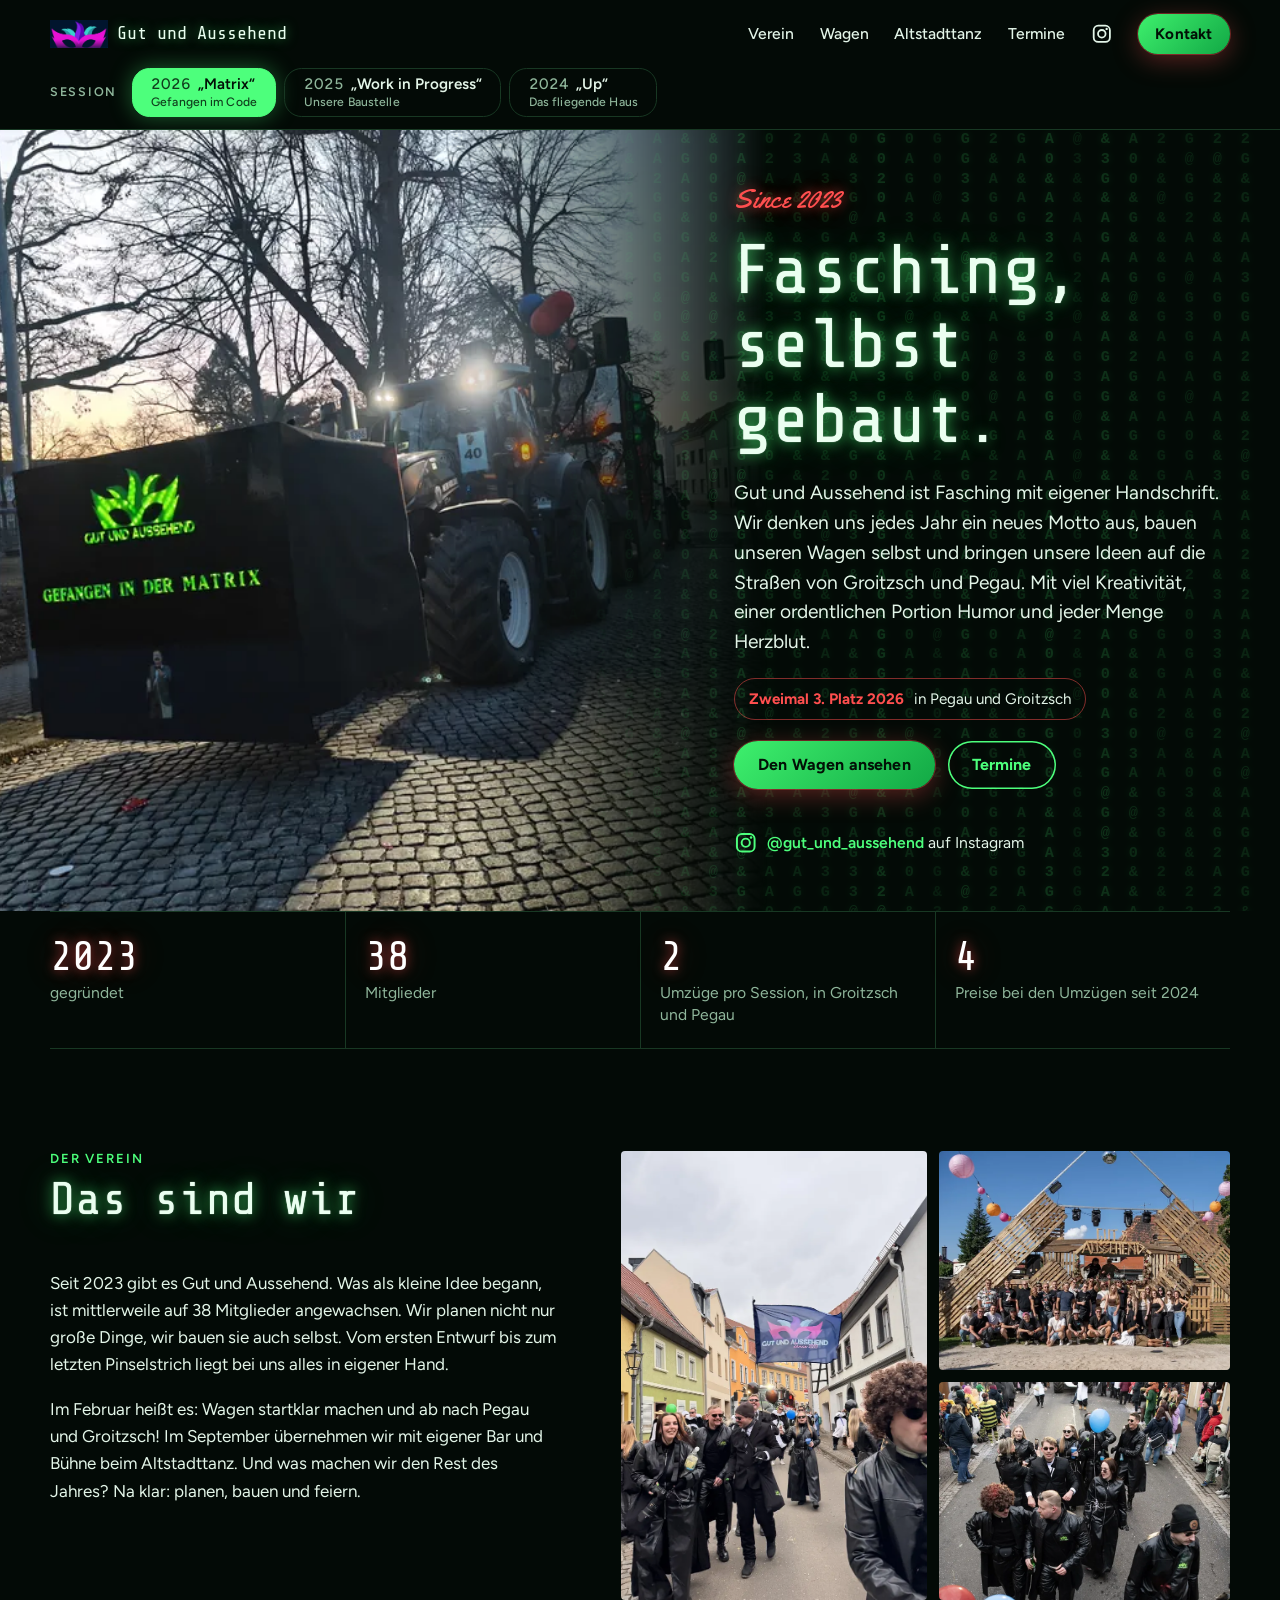
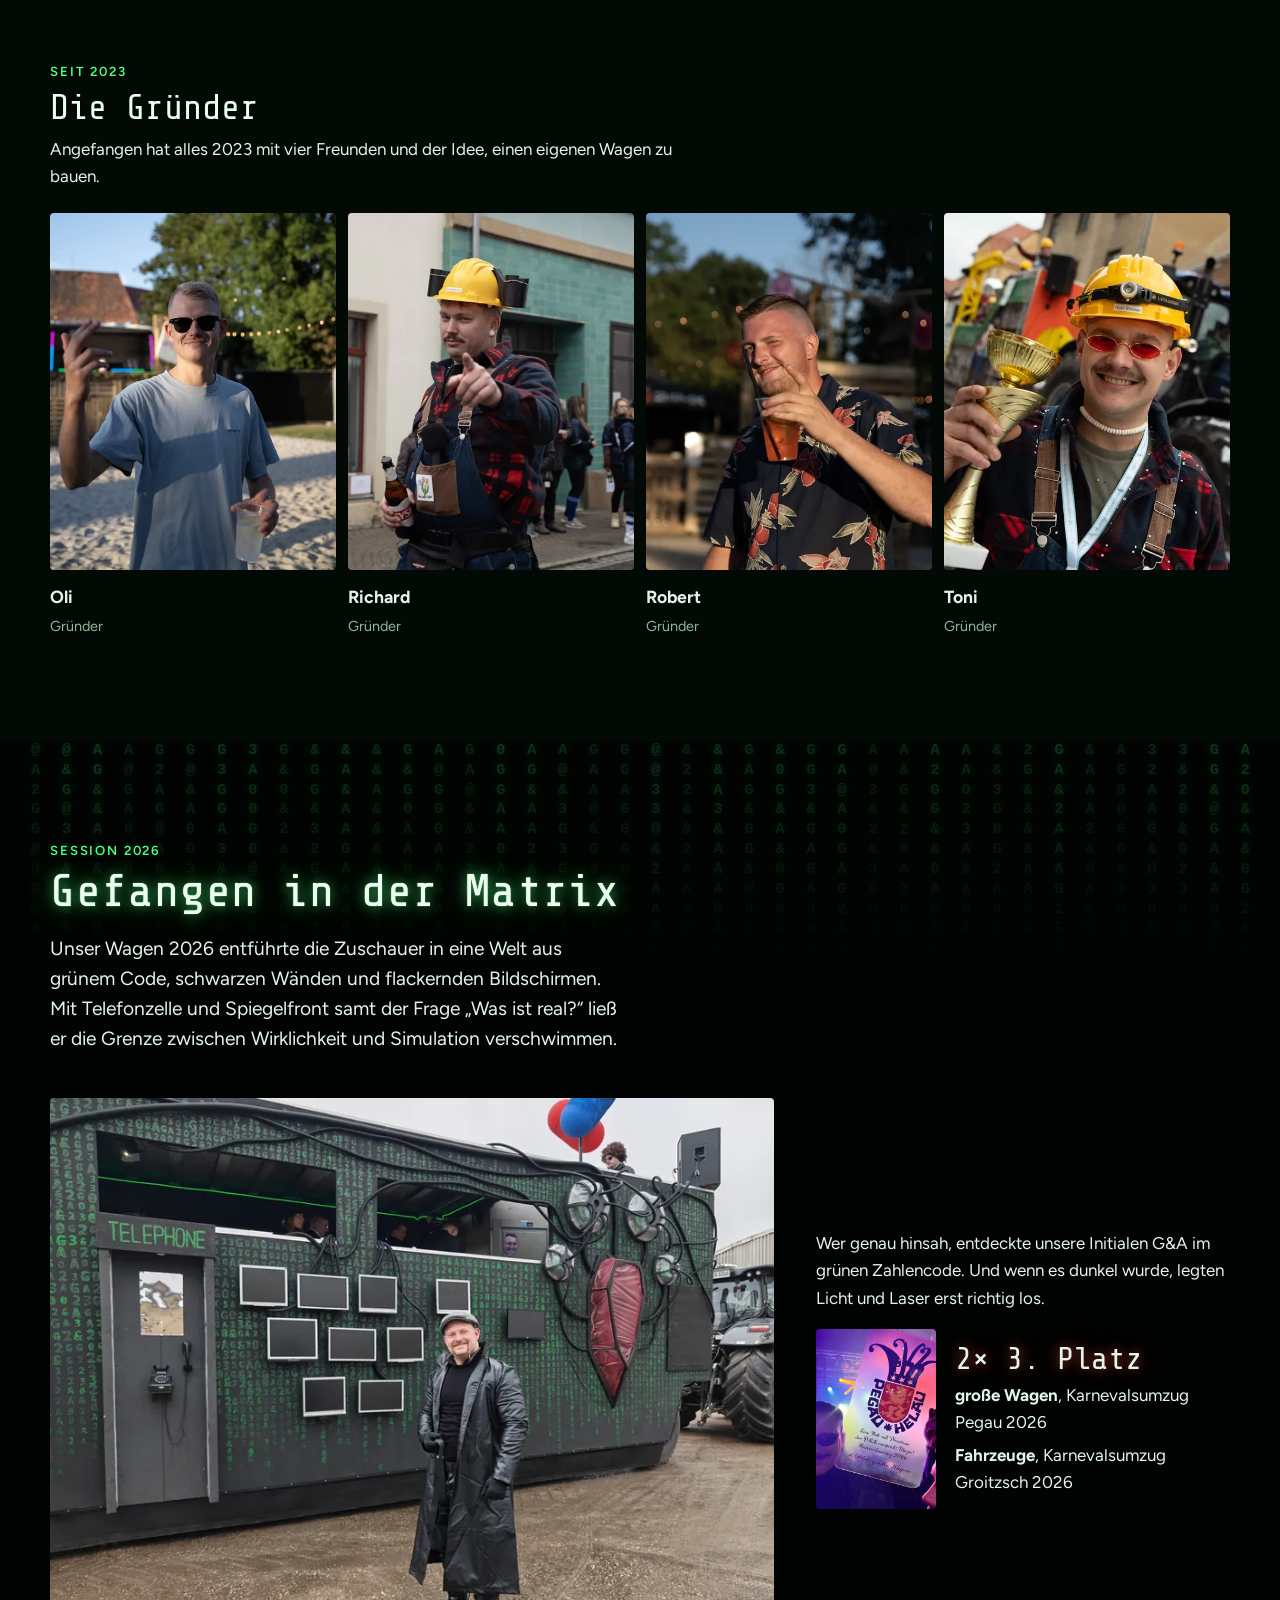
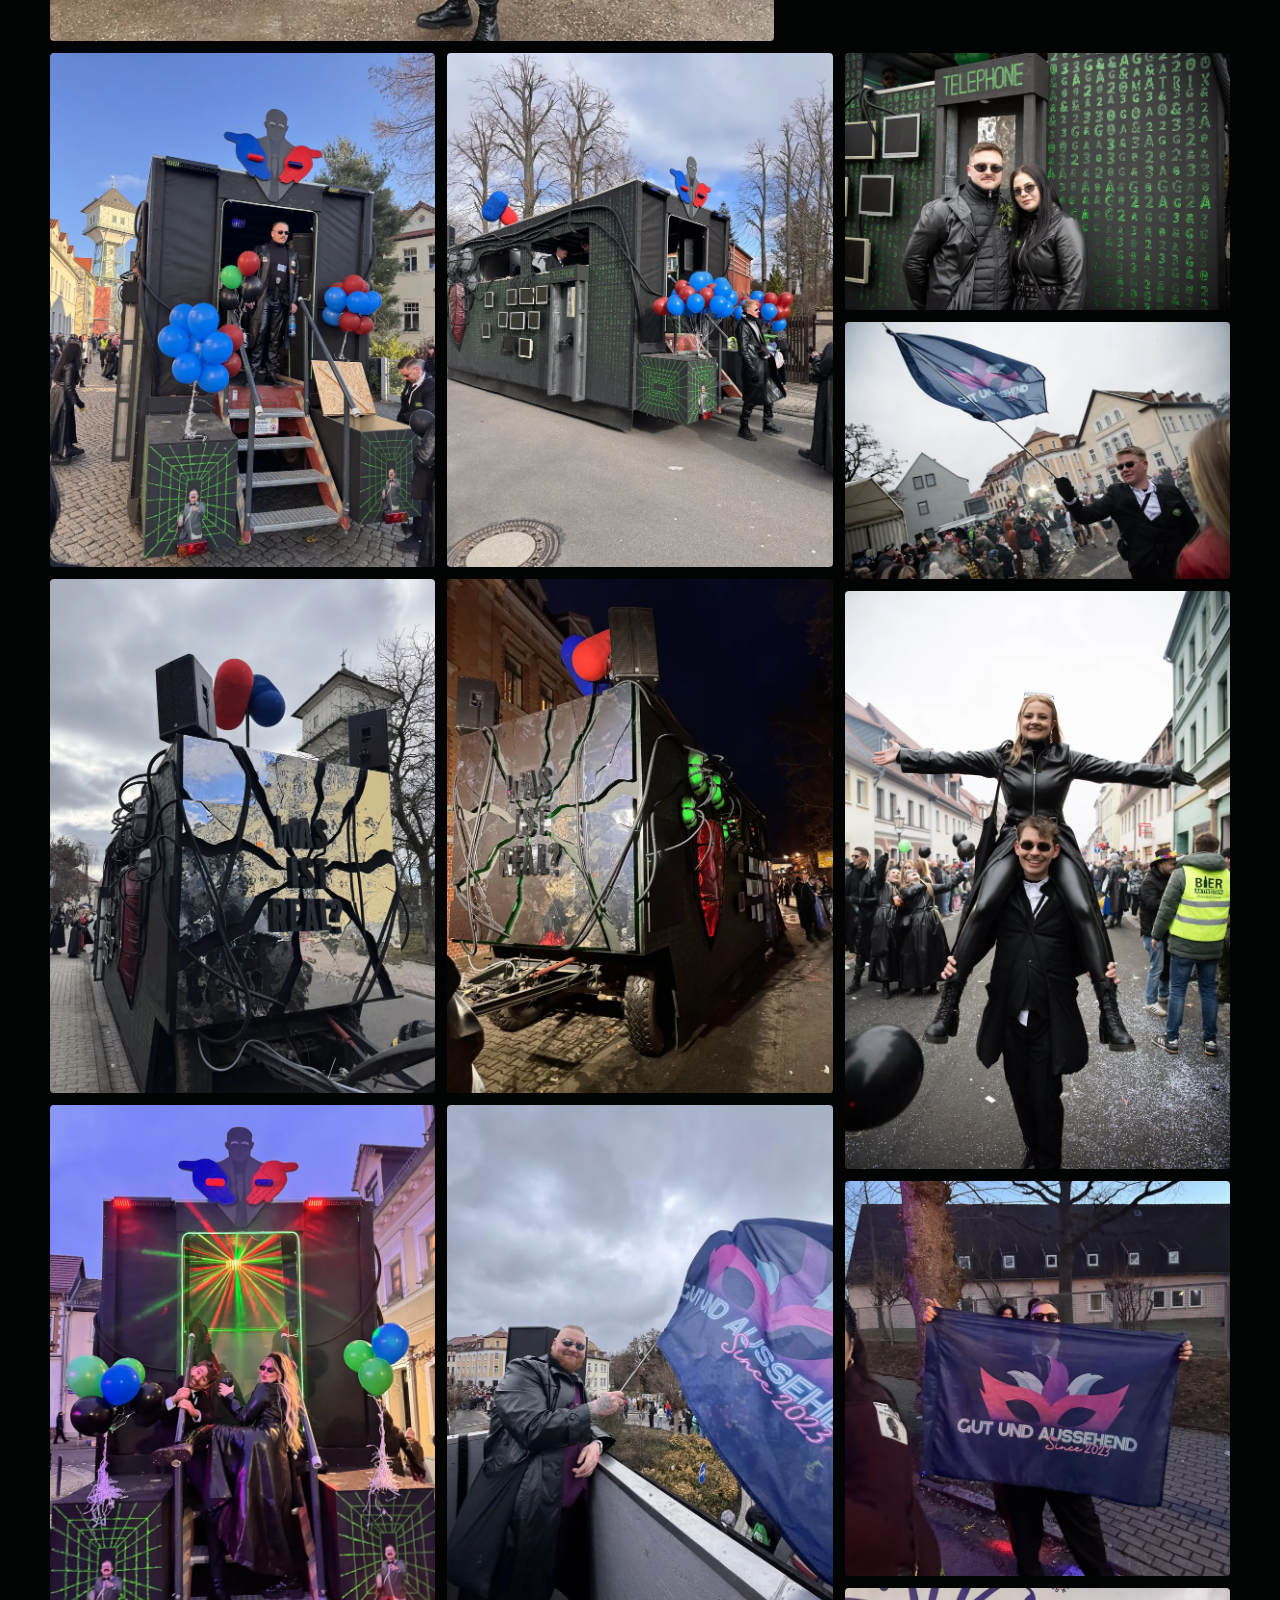
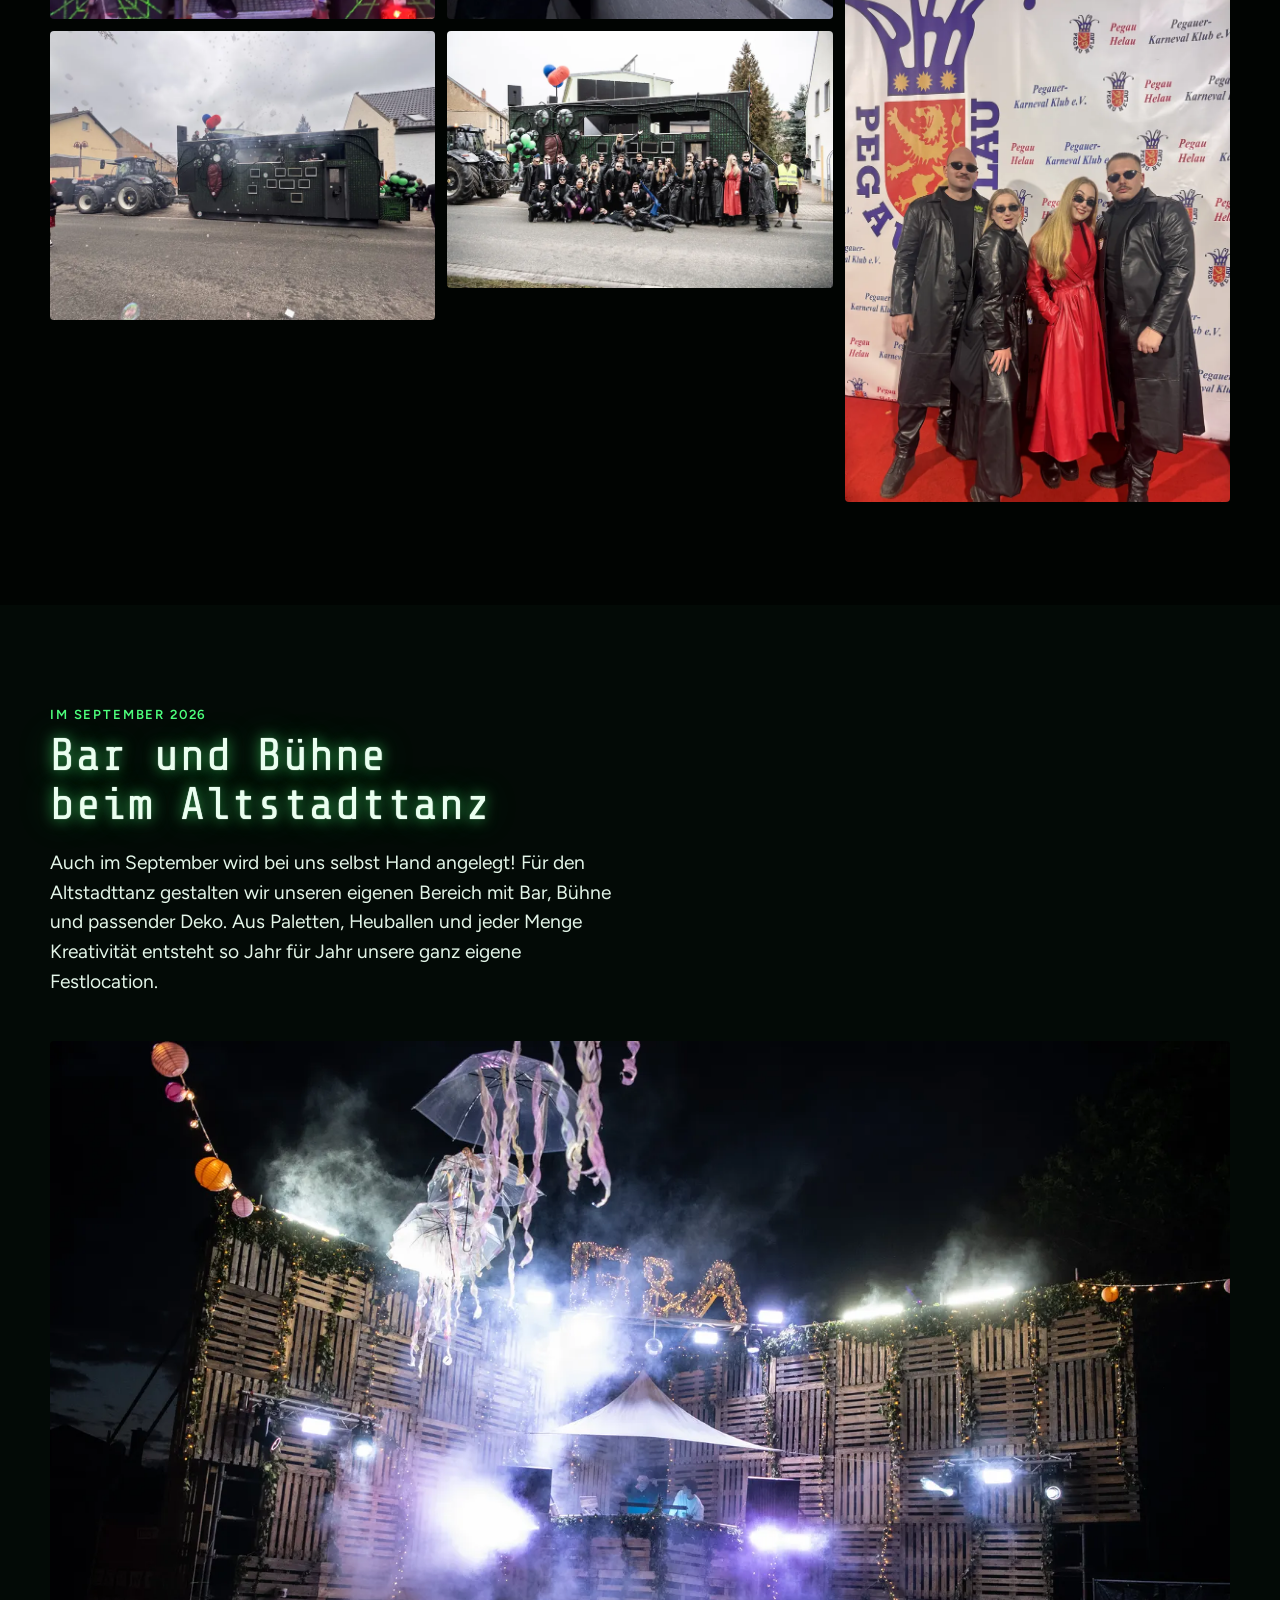
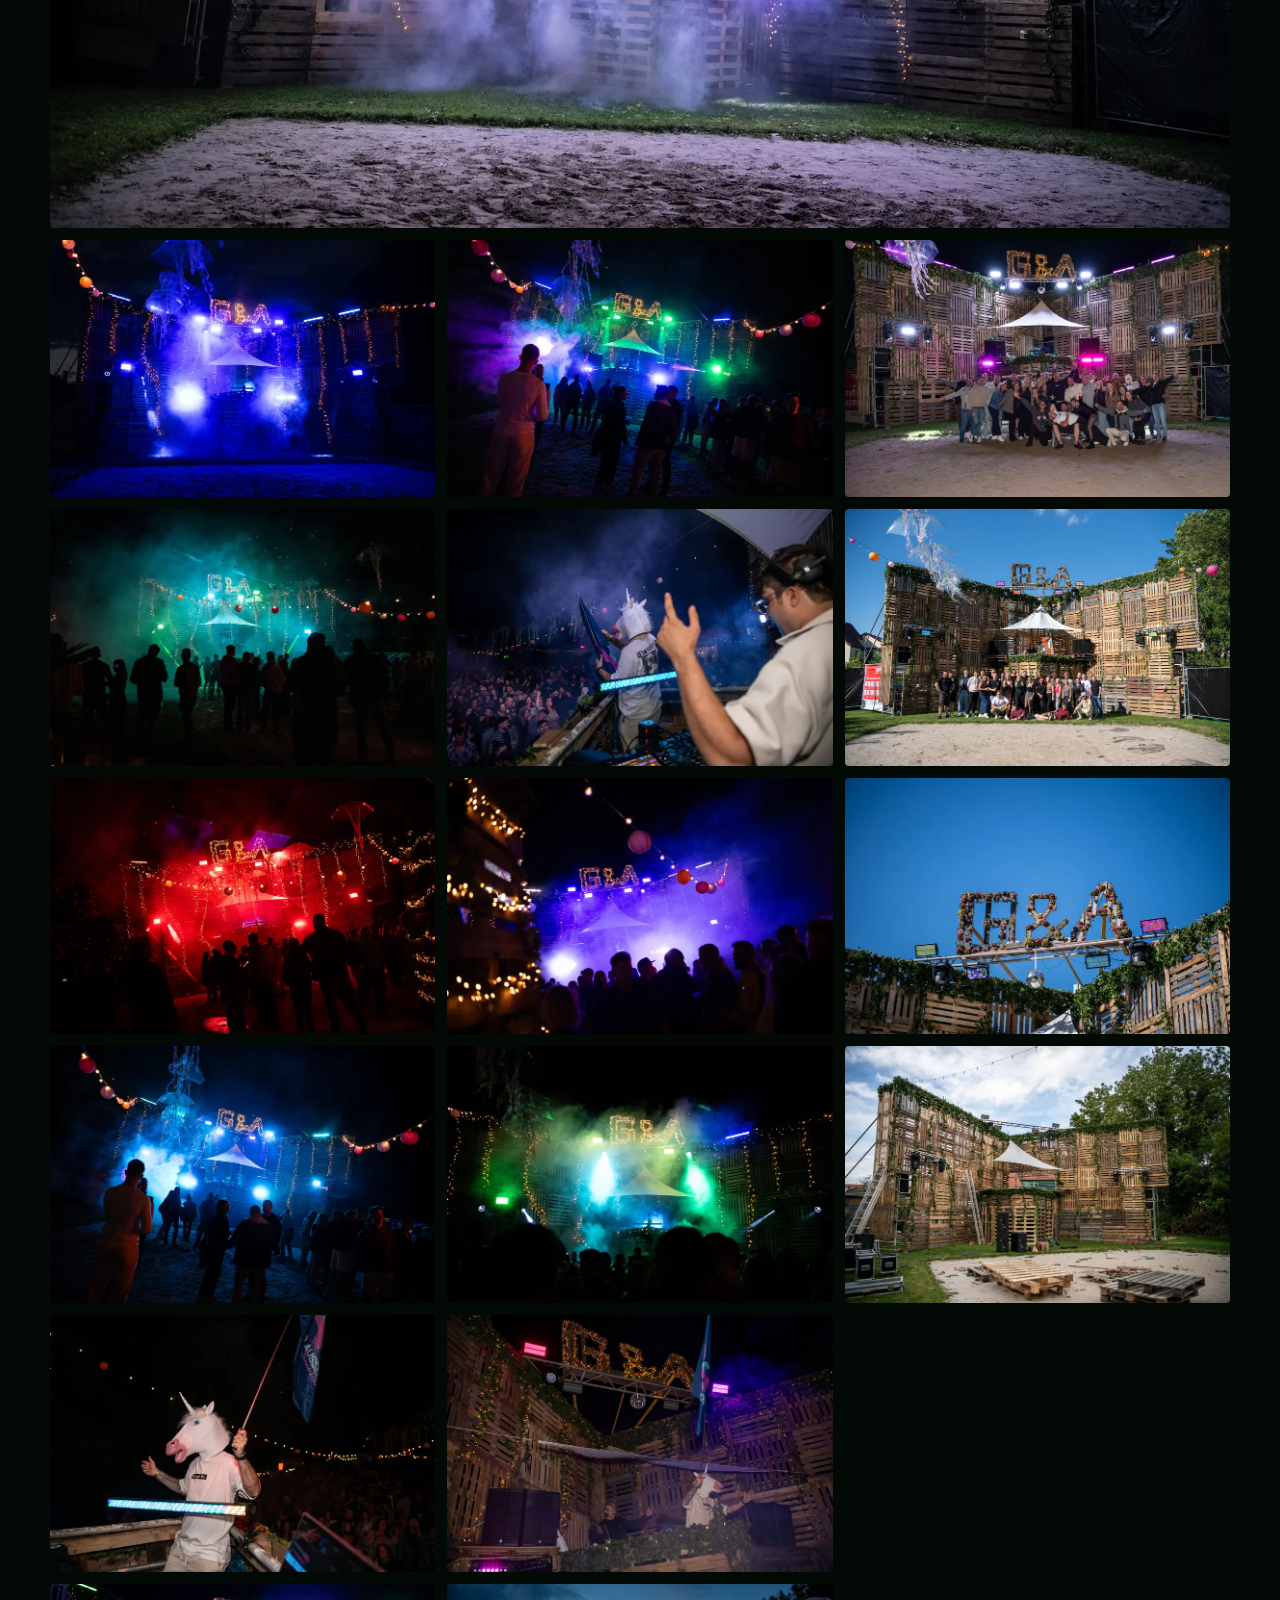
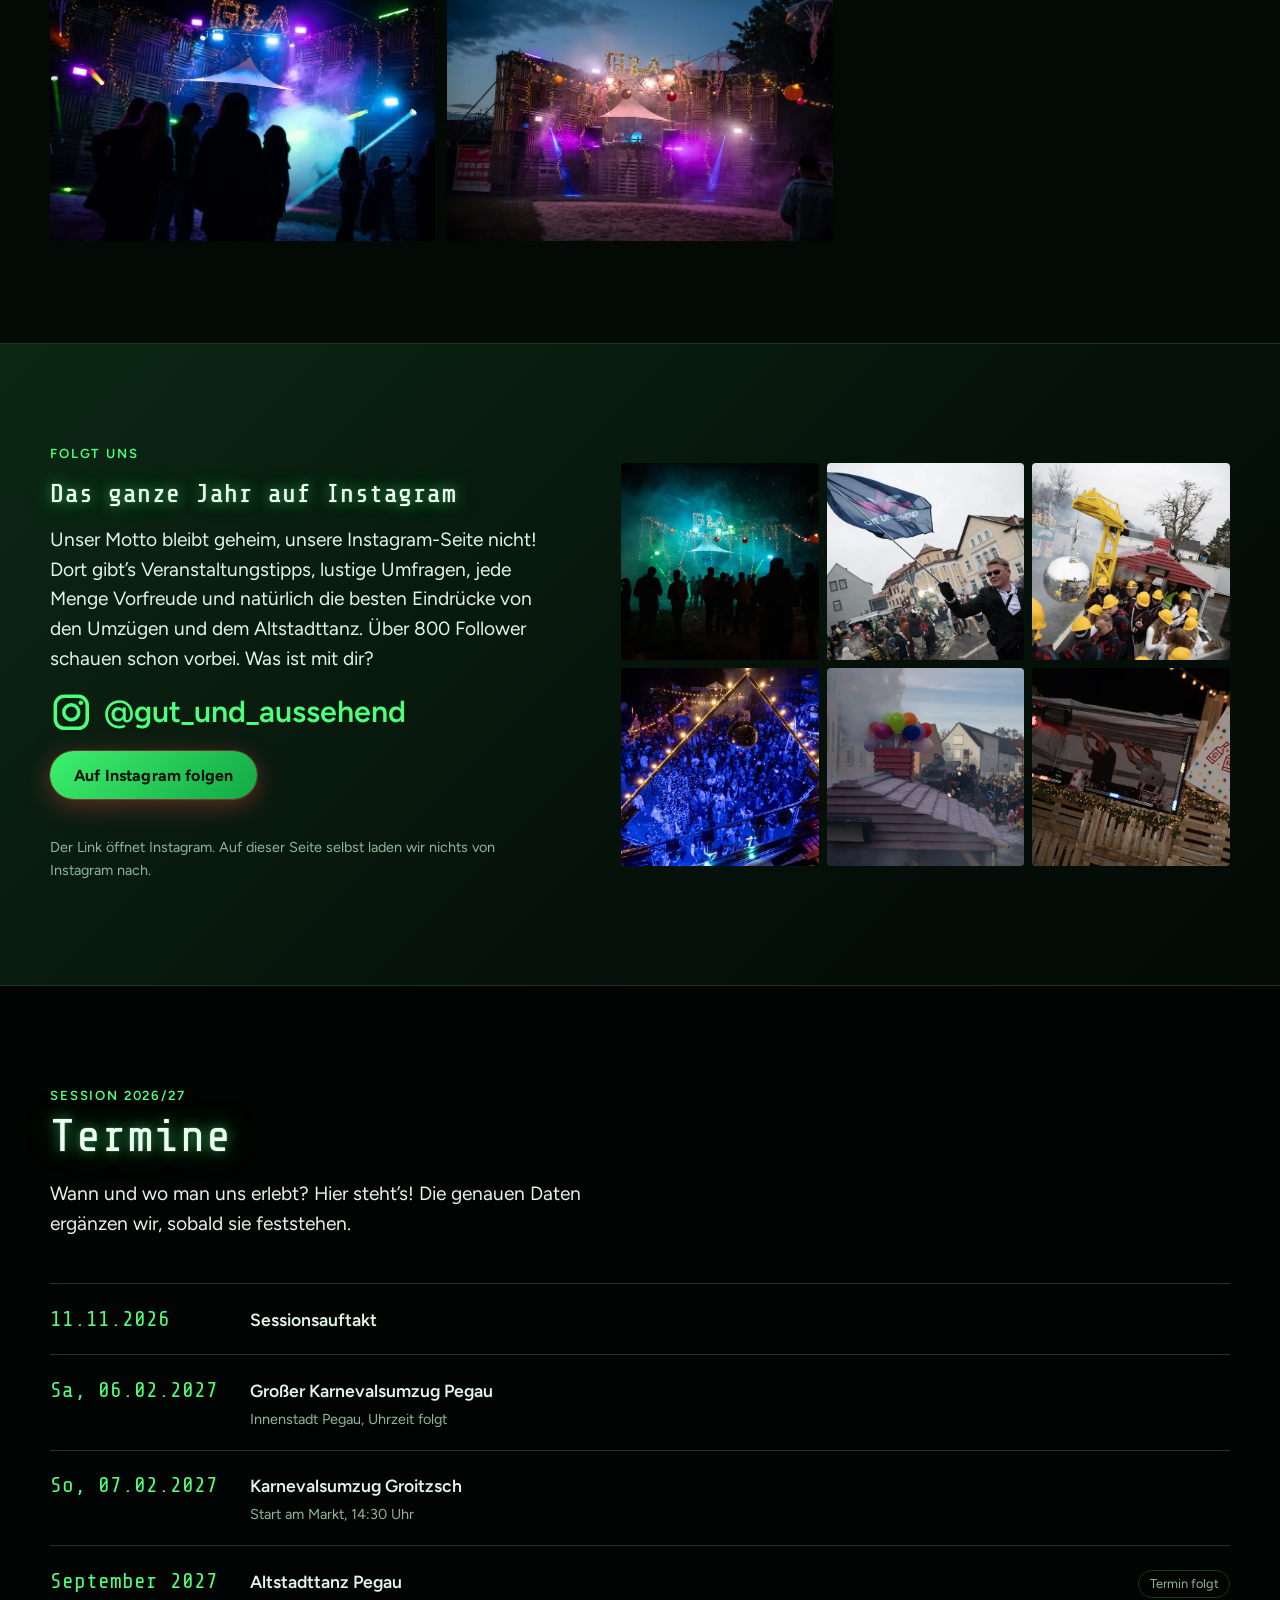
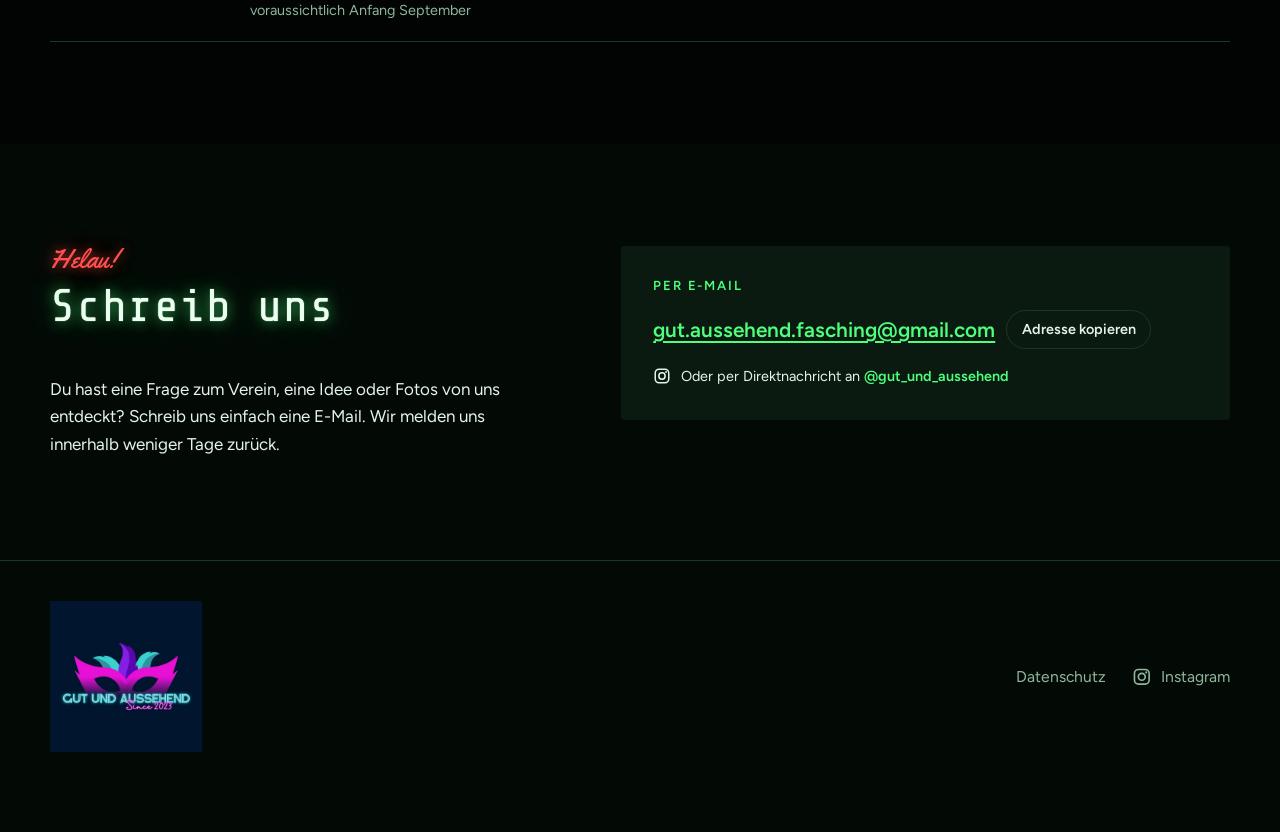
==== commit 9c451daf: "Alle Preise korrekt: Sonderpreis 2024, 3. Platz 2025, zweimal 3. Platz 2026 - Aufmacher je Session m" ====
--- a/index.html
+++ b/index.html
@@ -21,7 +21,7 @@
 <link rel="icon" type="image/png" href="assets/img/favicon.png">
 <link rel="apple-touch-icon" href="assets/img/apple-touch-icon.png">
 <link rel="preload" href="assets/fonts/tilt-neon-400.woff2" as="font" type="font/woff2" crossorigin>
-<link rel="stylesheet" href="assets/css/site.css?v=20261110c">
+<link rel="stylesheet" href="assets/css/site.css?v=20261116a">
 </head>
 <body>
 <script>
@@ -74,9 +74,9 @@
       <p class="script">Since 2023</p>
       <h1 class="neon">Fasching, selbst gebaut.</h1>
       <p class="lead">Gut und Aussehend ist Fasching mit eigener Handschrift. Wir denken uns jedes Jahr ein neues Motto aus, bauen unseren Wagen selbst und bringen unsere Ideen auf die Straßen von Groitzsch und Pegau. Mit viel Kreativität, einer ordentlichen Portion Humor und jeder Menge Herzblut.</p>
-      <a class="hero__proof" href="#wagen" data-for="matrix"><strong>3. Platz große Wagen</strong> Karnevalsumzug Pegau 2026</a>
-      <a class="hero__proof" href="#wagen" data-for="wip" hidden><strong>Session 2025</strong> Unsere Baustelle auf Rädern</a>
-      <a class="hero__proof" href="#wagen" data-for="up" hidden><strong>Session 2024</strong> Das fliegende Haus aus „Up“</a>
+      <a class="hero__proof" href="#wagen" data-for="matrix"><strong>Zweimal 3. Platz 2026</strong> in Pegau und Groitzsch</a>
+      <a class="hero__proof" href="#wagen" data-for="wip" hidden><strong>3. Platz Fahrzeuge</strong> Karnevalsumzug Groitzsch 2025</a>
+      <a class="hero__proof" href="#wagen" data-for="up" hidden><strong>Sonderpreis</strong> Karnevalsumzug Groitzsch 2024</a>
       <div class="hero__cta">
         <a class="btn" href="#wagen">Den Wagen ansehen</a>
         <a class="btn btn--ghost" href="#termine">Termine</a>
@@ -90,7 +90,7 @@
   <li><strong>2023</strong><span>gegründet</span></li>
   <li><strong><span>38</span></strong><span>Mitglieder</span></li>
   <li><strong>2</strong><span>Umzüge pro Session, in Groitzsch und Pegau</span></li>
-  <li><strong>3. Platz</strong><span>große Wagen, Karnevalsumzug Pegau 2026</span></li>
+  <li><strong>4</strong><span>Preise bei den Umzügen seit 2024</span></li>
 </ul>
 
 <section class="section" id="verein">
@@ -179,13 +179,13 @@
       <div class="prose">
         <p>Wer genau hinsah, entdeckte unsere Initialen G&amp;A im grünen Zahlencode. Und wenn es dunkel wurde, legten Licht und Laser erst richtig los.</p>
         <div class="award">
-          <a class="shot" href="assets/img/pokal-l.webp" data-caption="Der Pokal: 3. Platz große Wagen, Karnevalsumzug Pegau 2026.">
+          <a class="shot" href="assets/img/pokal-l.webp" data-caption="Der Pokal aus Pegau: 3. Platz große Wagen, Karnevalsumzug Pegau 2026.">
             <img src="assets/img/pokal-s.webp" srcset="assets/img/pokal-s.webp 800w, assets/img/pokal-l.webp 1200w" sizes="120px" width="1200" height="1816" loading="lazy" alt="Pokal mit der Aufschrift Pegau Helau, Karnevalsumzug 2026, 3. Platz große Wagen.">
           </a>
           <div class="award__text">
-            <p class="award__place">3. Platz</p>
-            <p><strong>große Wagen</strong></p>
-            <p class="small">Karnevalsumzug Pegau 2026</p>
+            <p class="award__place">2× 3. Platz</p>
+            <p><strong>große Wagen</strong>, Karnevalsumzug Pegau 2026</p>
+            <p><strong>Fahrzeuge</strong>, Karnevalsumzug Groitzsch 2026</p>
           </div>
         </div>
       </div>
@@ -241,6 +241,12 @@
         <h2 class="neon">Work in Progress</h2>
         <p class="lead">2025 wurde unser Wagen zur Großbaustelle. Ein gelber Kran ragte über die Köpfe der Zuschauer, Bauzaun und Warnschilder sperrten das Gelände ab, und überall leuchteten gelbe Helme. Und das Motto passte: Bei uns ist eben immer ein bisschen Work in Progress.</p>
         <p class="lead">Am Haken des Krans hing statt einer Abrissbirne eine Discokugel. Spätestens wenn die Musik lief, wurde aus der Baustelle eine Partyzone, mit Latzhosen, Karohemden und jeder Menge guter Laune.</p>
+        <div class="award award--text">
+          <div class="award__text">
+            <p class="award__place">3. Platz</p>
+            <p><strong>Fahrzeuge</strong>, Karnevalsumzug Groitzsch 2025</p>
+          </div>
+        </div>
       </div>
       <div class="feature feature--wide">
         <a class="shot" href="assets/img/w-gruppe-l.webp" data-caption="Gruppenfoto 2025 vor dem Baustellen-Wagen.">
@@ -266,7 +272,7 @@
       <a class="shot" href="assets/img/w-schild-l.webp" data-caption="Baustellenausfahrt.">
         <img src="assets/img/w-schild-s.webp" srcset="assets/img/w-schild-s.webp 800w, assets/img/w-schild-l.webp 1600w" sizes="(min-width: 760px) 33vw, 50vw" width="1600" height="1066" loading="lazy" alt="Ein Mitglied hält ein Schild mit der Aufschrift Baustellenausfahrt in die Kamera.">
       </a>
-      <a class="shot" href="assets/img/w-pokal-l.webp" data-caption="Mit Pokal, 2025.">
+      <a class="shot" href="assets/img/w-pokal-l.webp" data-caption="Mit dem Pokal für den 3. Platz in Groitzsch, 2025.">
         <img src="assets/img/w-pokal-s.webp" srcset="assets/img/w-pokal-s.webp 800w, assets/img/w-pokal-l.webp 1600w" sizes="(min-width: 760px) 33vw, 50vw" width="1600" height="1066" loading="lazy" alt="Mitglied mit Helm und Latzhose hält lächelnd einen goldenen Pokal.">
       </a>
       </div>
@@ -279,6 +285,12 @@
         <h2 class="neon">Up</h2>
         <p class="lead">2024 hoben wir ab! Unser Wagen war das fliegende Haus aus dem Film „Up“, mit bunter Fassade, lila Dach und einem riesigen Ballonstrauß am Schornstein. Mit an Bord: Pfadfinder in gelben Hemden und Carl mit Fliege, runder Brille und grauem Sakko.</p>
         <p class="lead">Nicht mal Schnee in der Altstadt konnte uns bremsen. Auf dem Wagen wurde gefeiert, als wären wir längst über den Wolken.</p>
+        <div class="award award--text">
+          <div class="award__text">
+            <p class="award__place">Sonderpreis</p>
+            <p><strong>Karnevalsumzug Groitzsch</strong> 2024</p>
+          </div>
+        </div>
       </div>
       <div class="feature feature--wide">
         <a class="shot" href="assets/img/u-haus-l.webp" data-caption="Das Haus mit den Ballons, 2024.">
@@ -565,7 +577,7 @@
   </div>
 </dialog>
 </div>
-<script src="assets/data/inhalte.js?v=20261110c"></script>
-<script src="assets/js/site.js?v=20261110c"></script>
+<script src="assets/data/inhalte.js?v=20261116a"></script>
+<script src="assets/js/site.js?v=20261116a"></script>
 </body>
 </html>
--- a/assets/css/site.css
+++ b/assets/css/site.css
@@ -228,6 +228,7 @@
 .award .shot img { height: 100%; object-fit: cover; }
 .award__place { font-family: var(--f-display); font-size: 2rem; line-height: 1.05; color: #fff; text-shadow: var(--glow-pink); }
 .award__text { display: grid; gap: 0.35rem; min-width: 0; }
+.award--text { grid-template-columns: minmax(0, 1fr); margin-top: clamp(1.2rem, 3vw, 1.8rem); }
 
 /* ---------- Matrix-Band (nur Motto 2026) ---------- */
 .code { position: absolute; inset: 0 0 auto 0; height: 15rem; overflow: hidden; pointer-events: none; display: flex; justify-content: space-between; padding-inline: 2vw; opacity: 0.2; -webkit-mask-image: linear-gradient(180deg, #000 0%, transparent 92%); mask-image: linear-gradient(180deg, #000 0%, transparent 92%); }
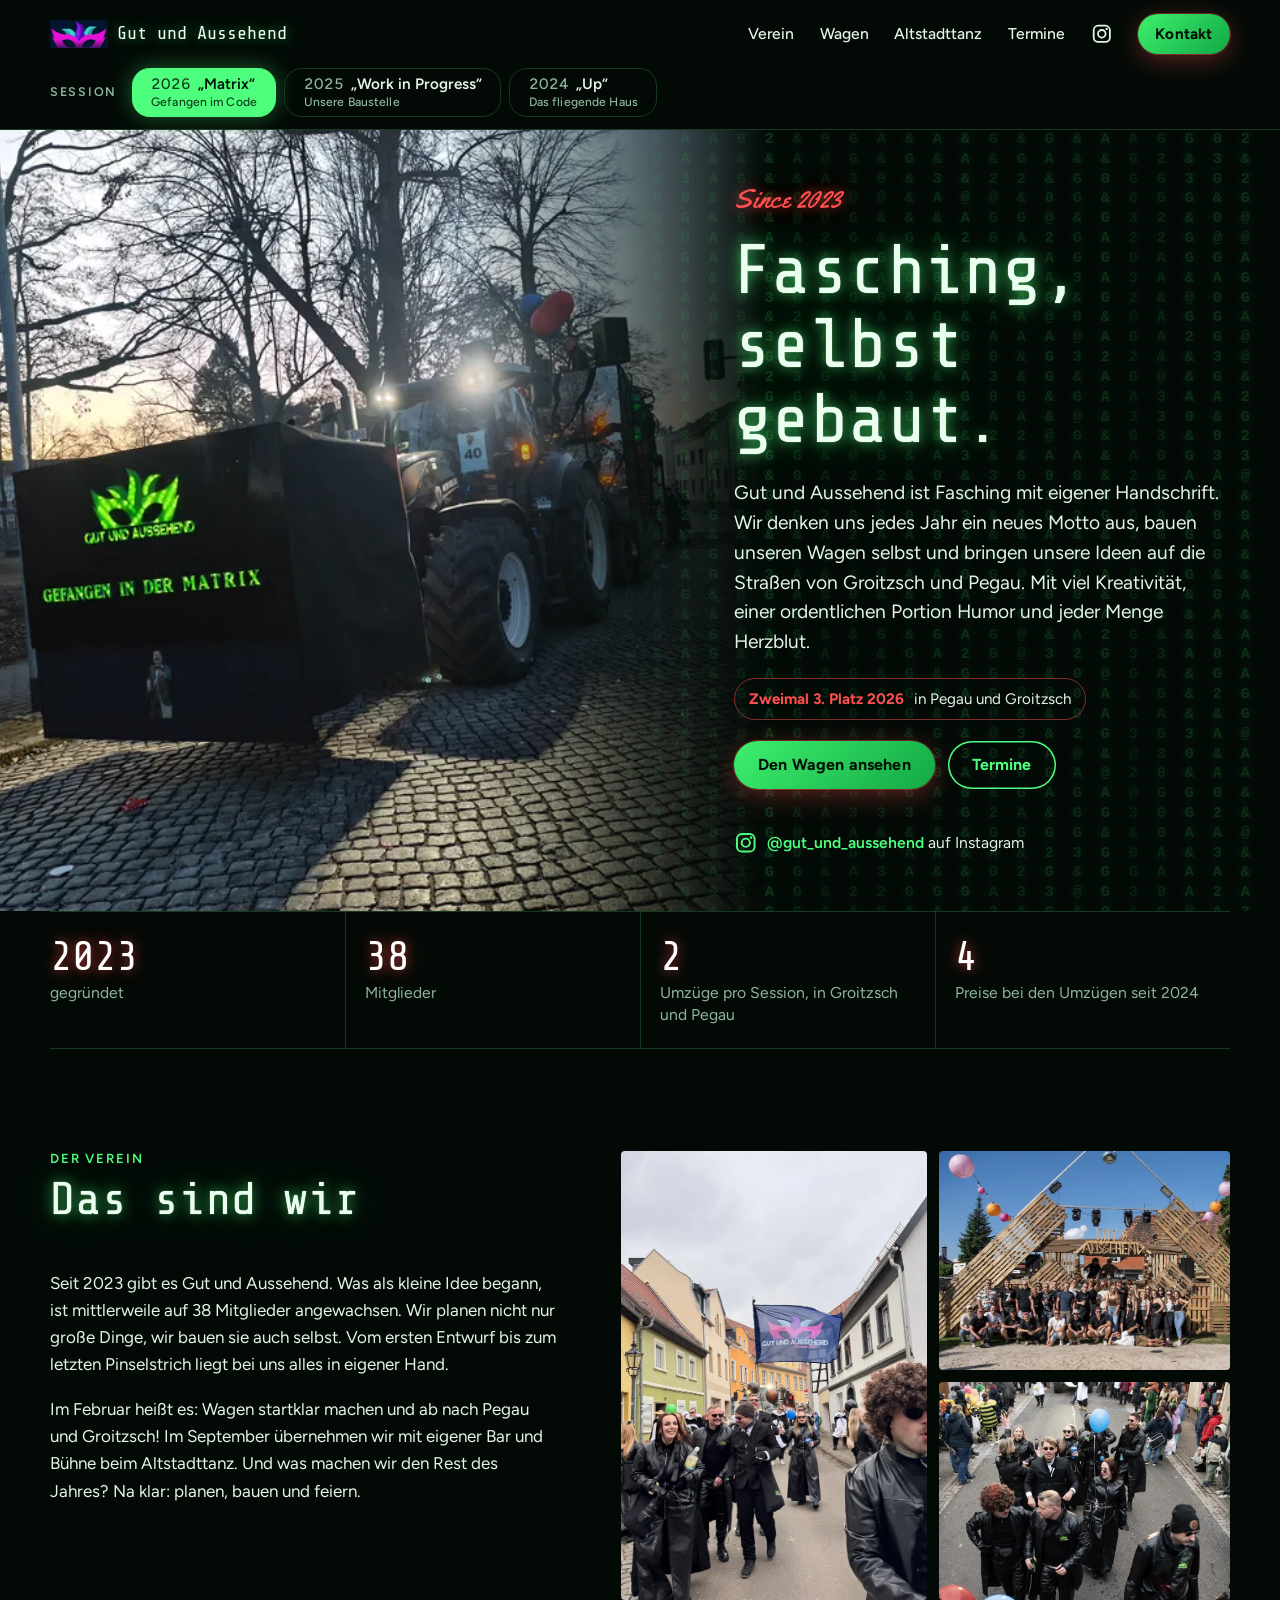
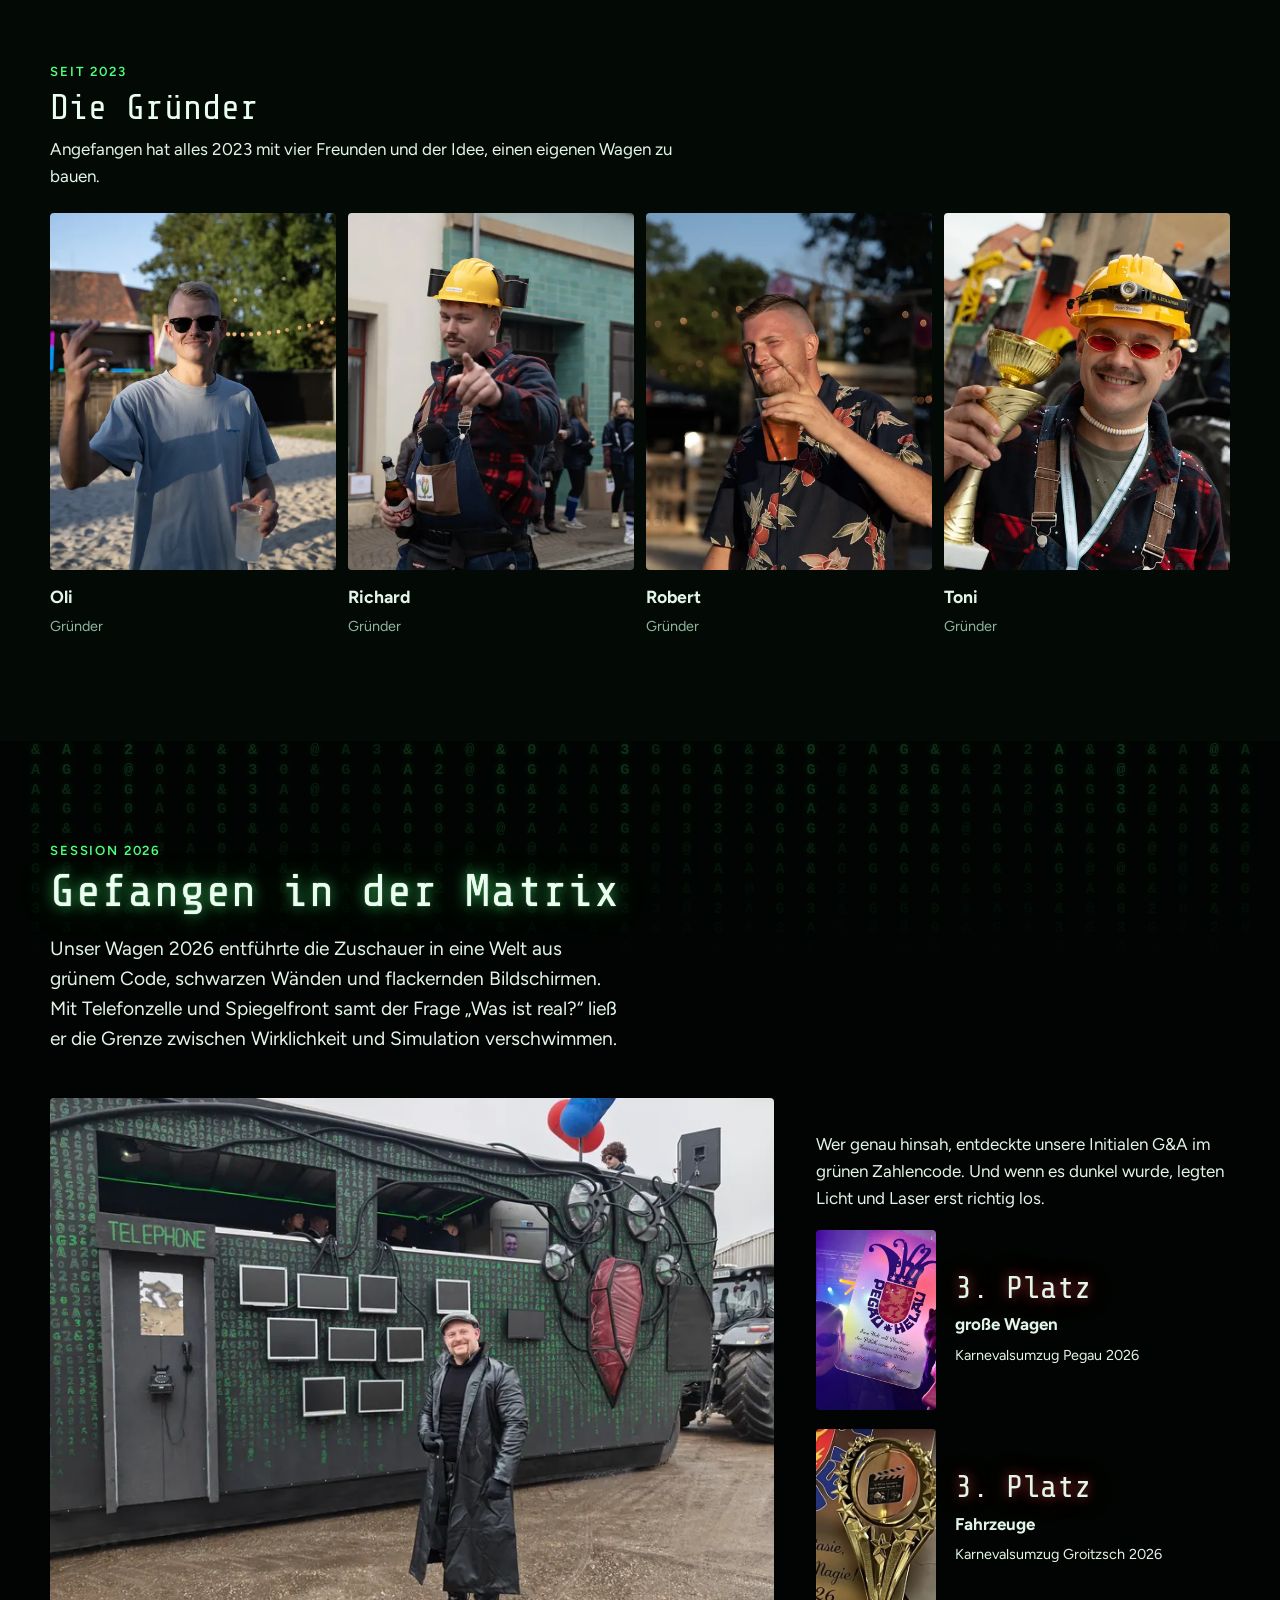
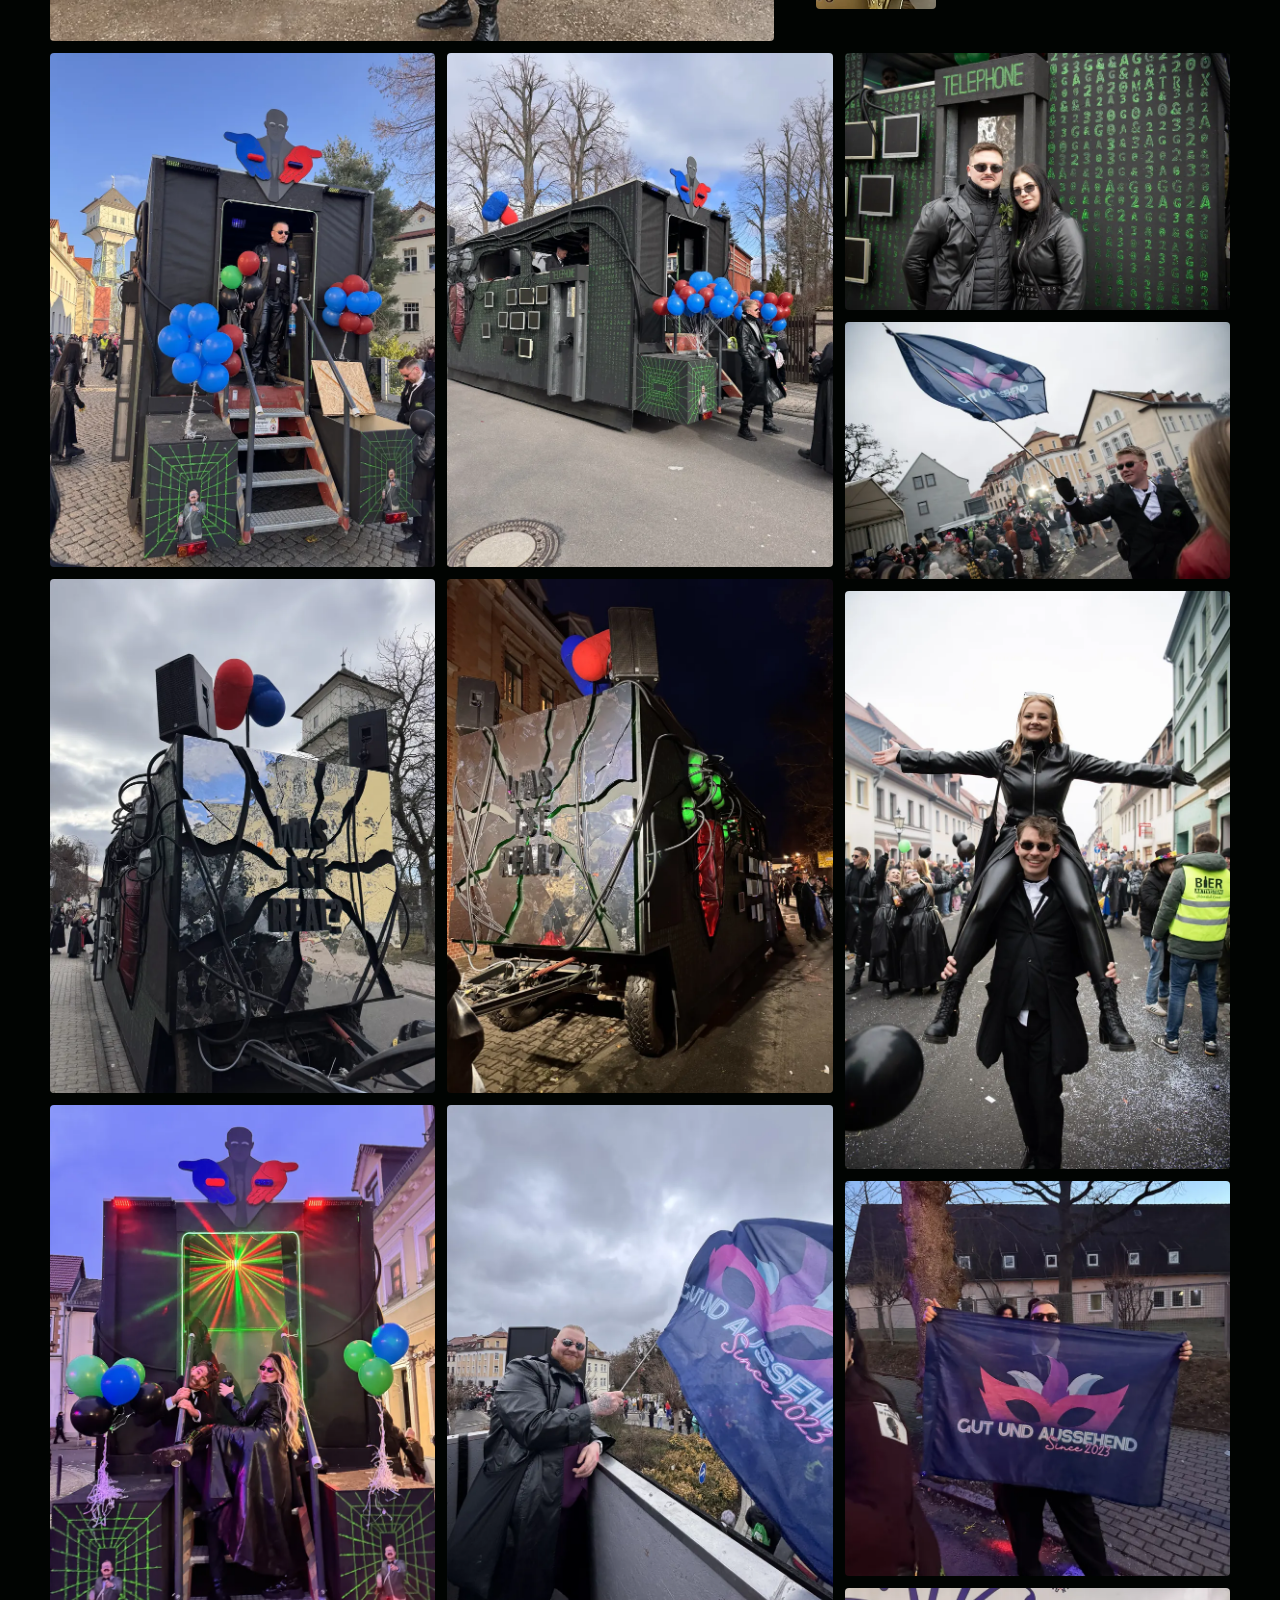
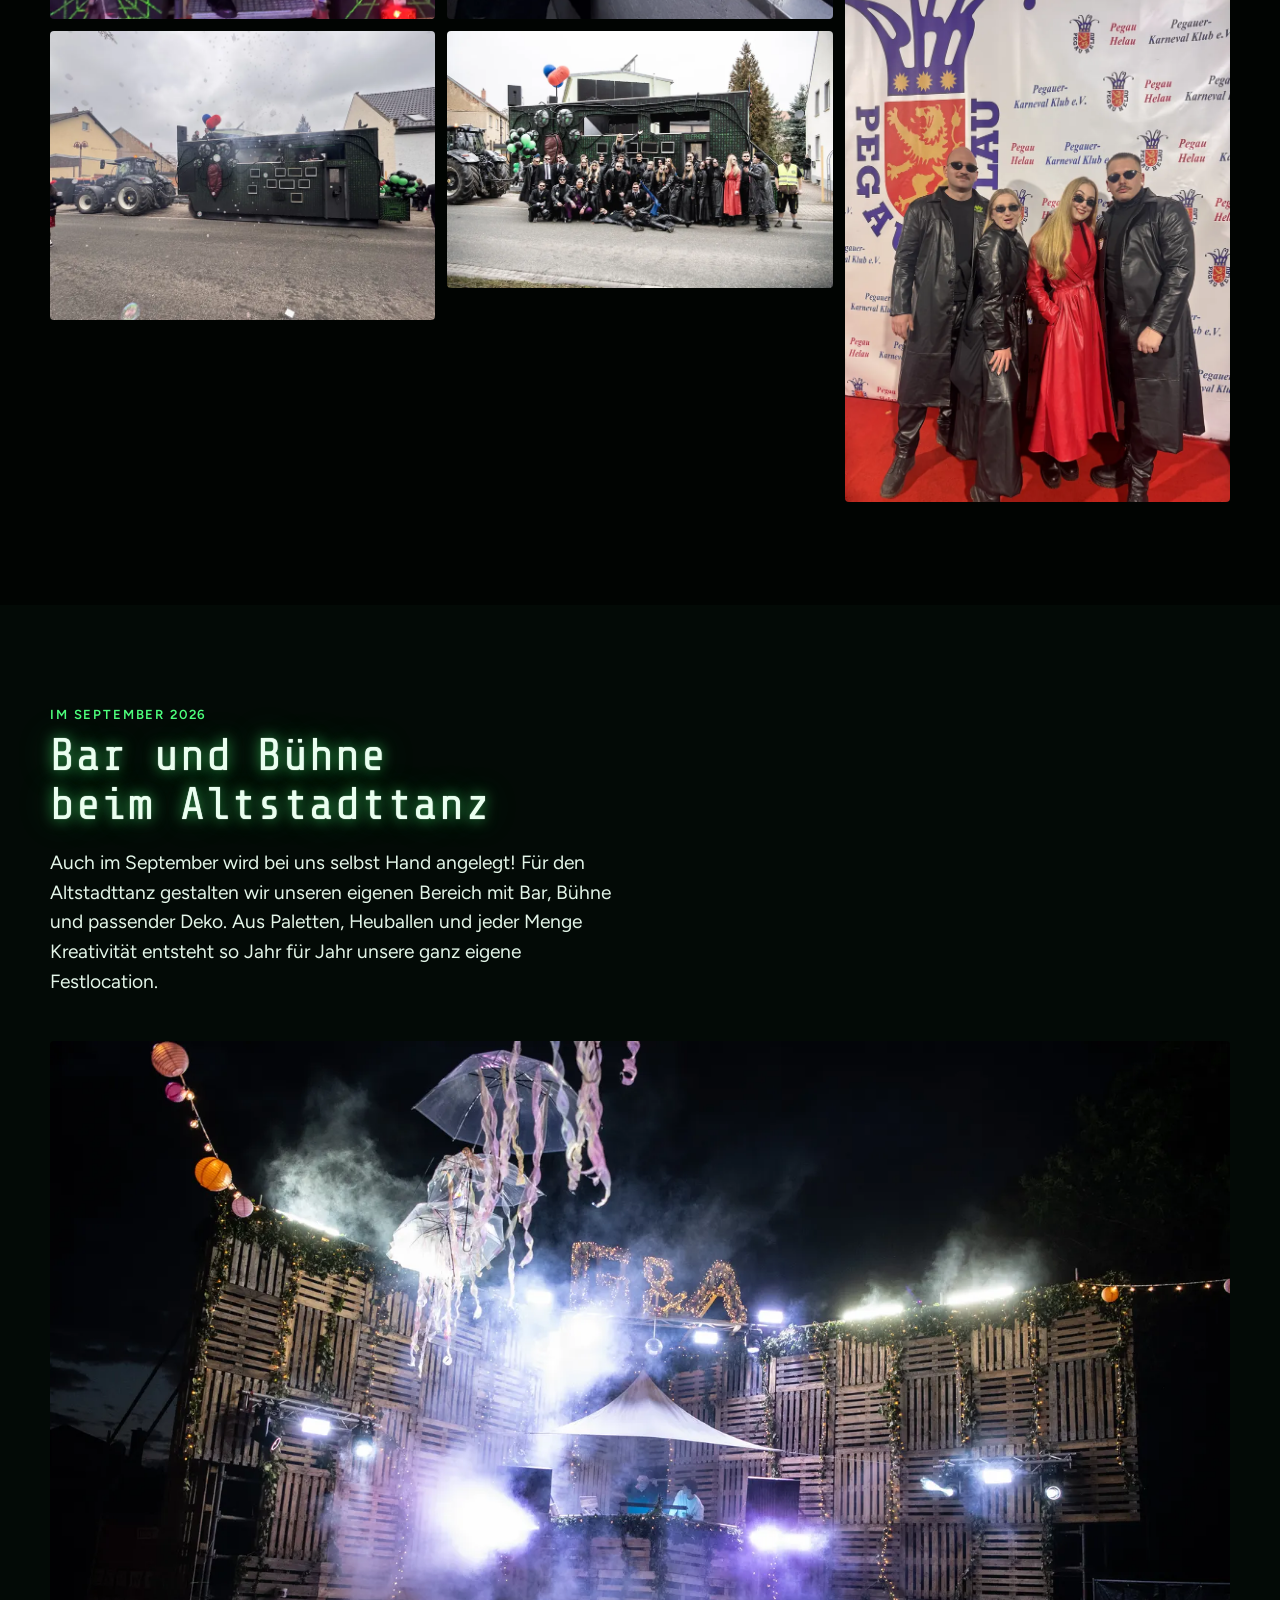
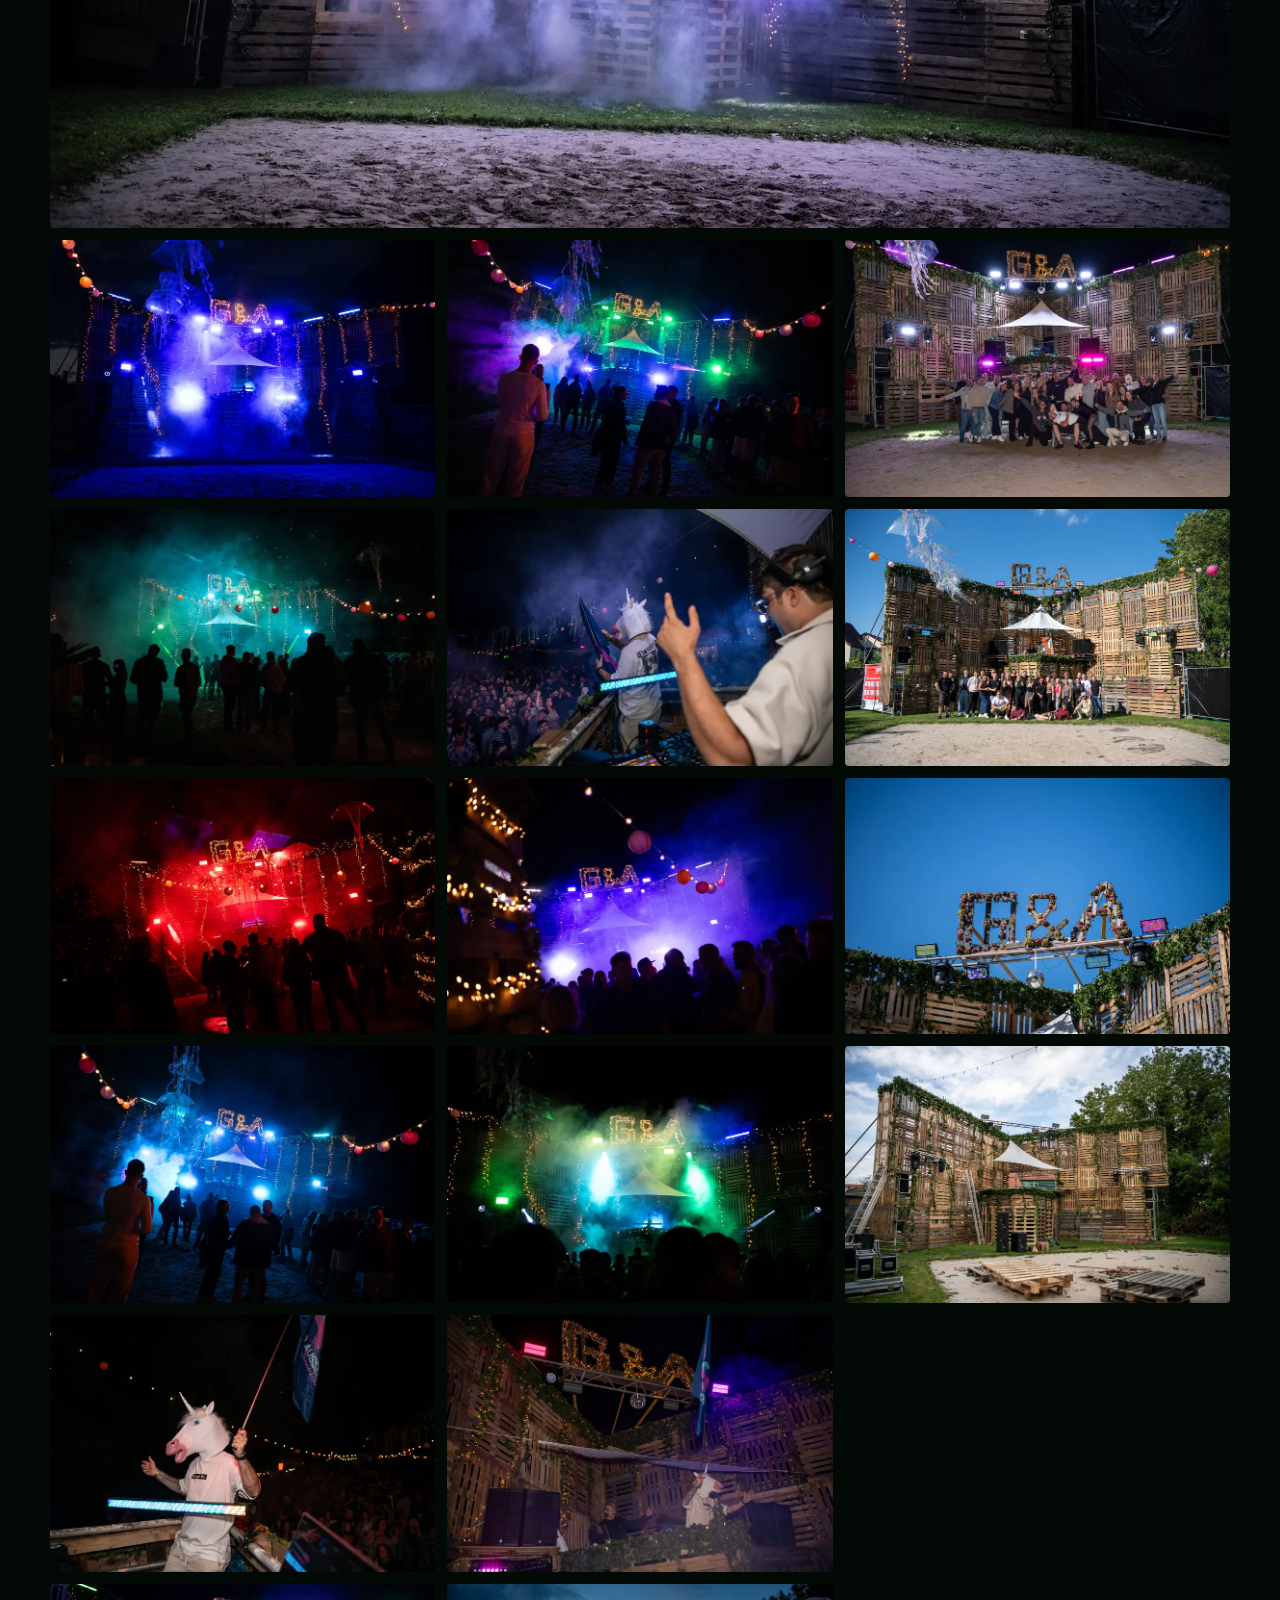
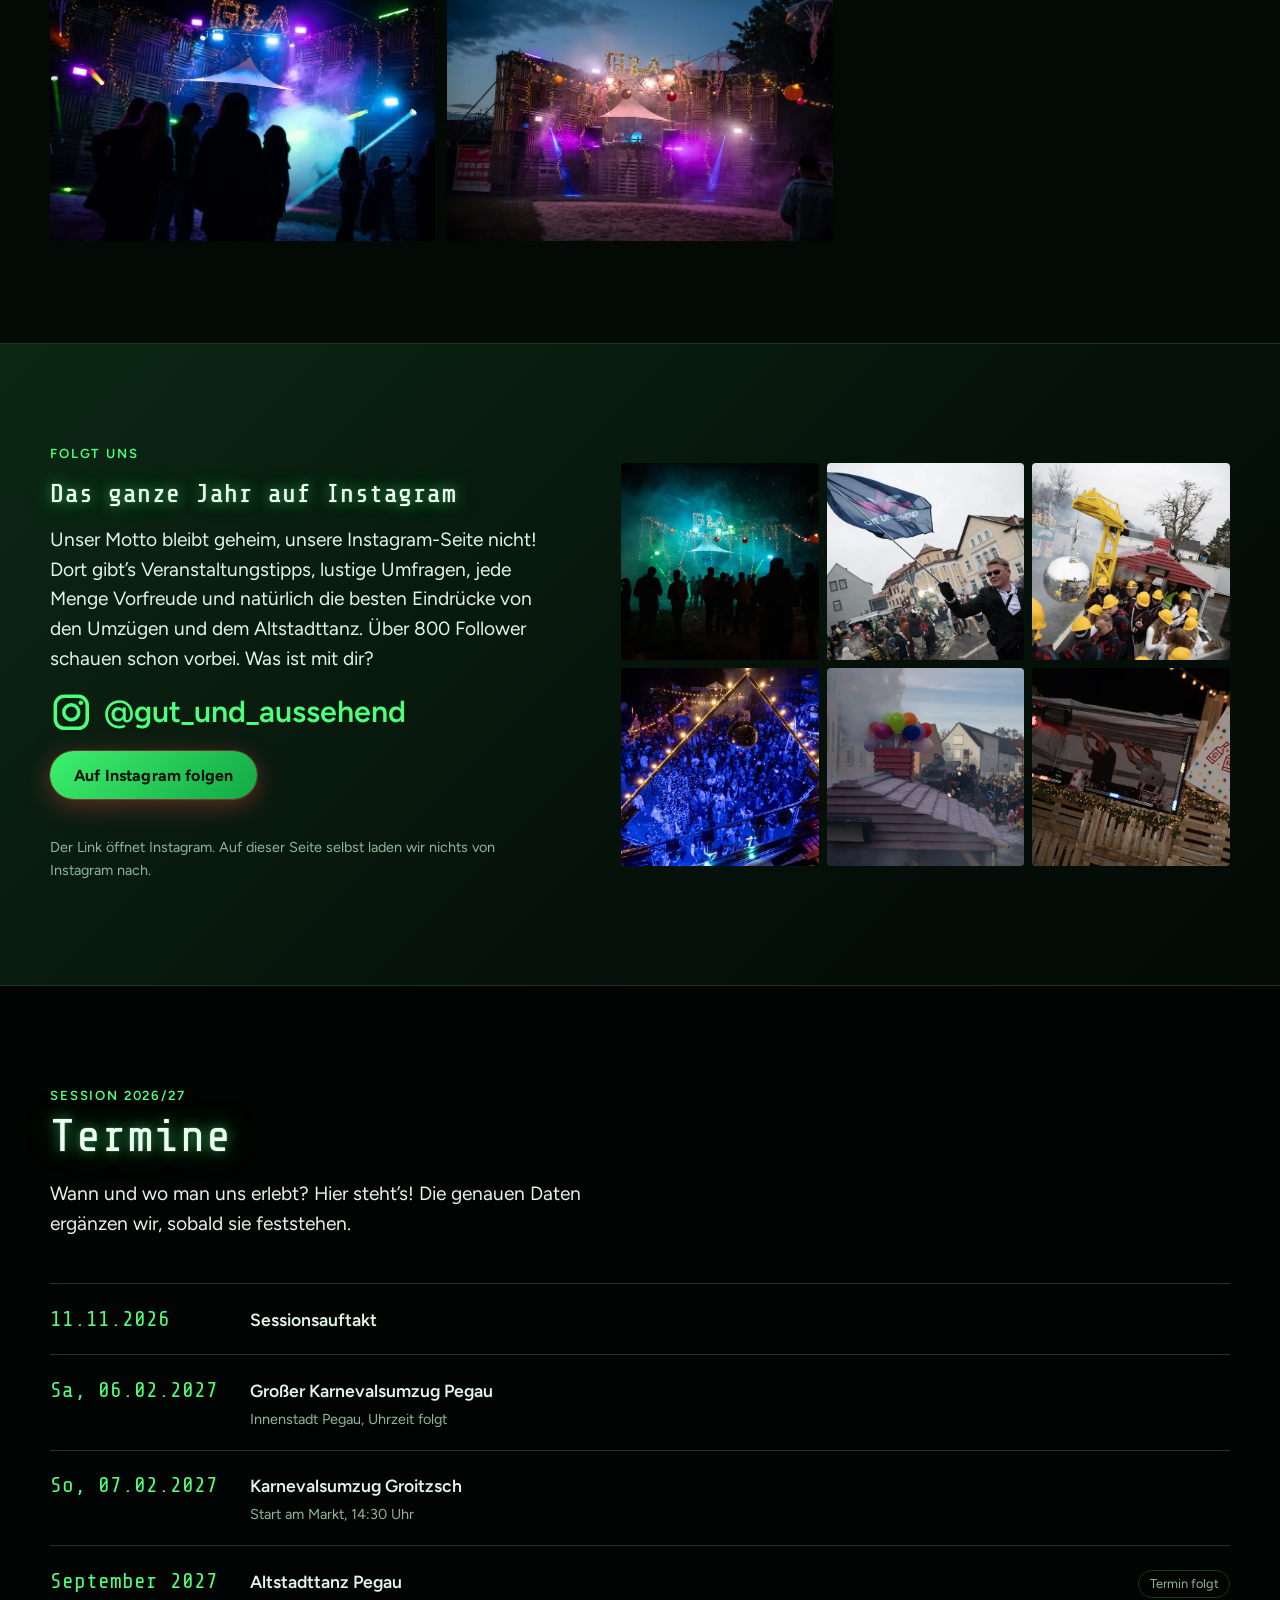
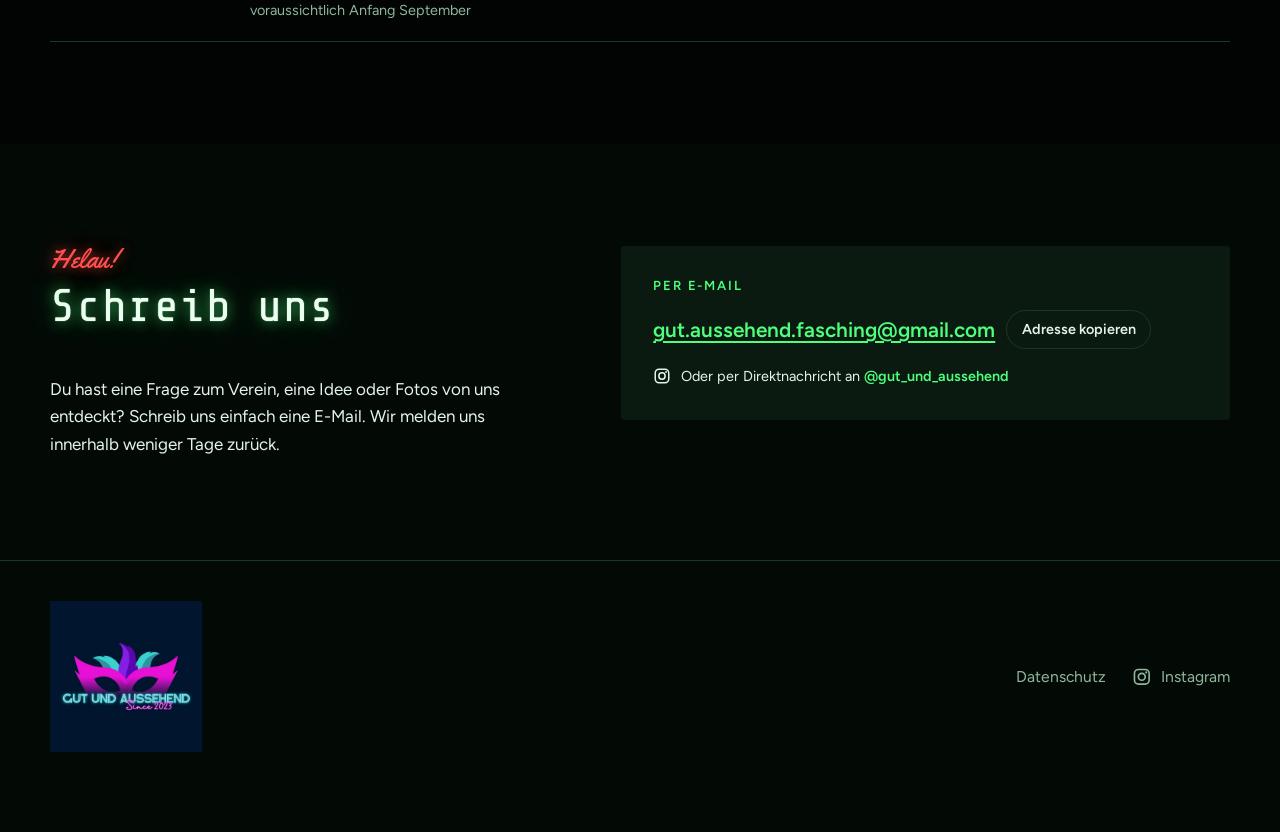
==== commit 99ca4993: "Pokale zu allen Preisen im Wagen-Abschnitt - 2026: Pegau (große Wagen) und Groitzsch (Fahrzeuge) ein" ====
--- a/index.html
+++ b/index.html
@@ -21,7 +21,7 @@
 <link rel="icon" type="image/png" href="assets/img/favicon.png">
 <link rel="apple-touch-icon" href="assets/img/apple-touch-icon.png">
 <link rel="preload" href="assets/fonts/tilt-neon-400.woff2" as="font" type="font/woff2" crossorigin>
-<link rel="stylesheet" href="assets/css/site.css?v=20261116a">
+<link rel="stylesheet" href="assets/css/site.css?v=20261116b">
 </head>
 <body>
 <script>
@@ -178,14 +178,26 @@
       </a>
       <div class="prose">
         <p>Wer genau hinsah, entdeckte unsere Initialen G&amp;A im grünen Zahlencode. Und wenn es dunkel wurde, legten Licht und Laser erst richtig los.</p>
-        <div class="award">
-          <a class="shot" href="assets/img/pokal-l.webp" data-caption="Der Pokal aus Pegau: 3. Platz große Wagen, Karnevalsumzug Pegau 2026.">
-            <img src="assets/img/pokal-s.webp" srcset="assets/img/pokal-s.webp 800w, assets/img/pokal-l.webp 1200w" sizes="120px" width="1200" height="1816" loading="lazy" alt="Pokal mit der Aufschrift Pegau Helau, Karnevalsumzug 2026, 3. Platz große Wagen.">
-          </a>
-          <div class="award__text">
-            <p class="award__place">2× 3. Platz</p>
-            <p><strong>große Wagen</strong>, Karnevalsumzug Pegau 2026</p>
-            <p><strong>Fahrzeuge</strong>, Karnevalsumzug Groitzsch 2026</p>
+        <div class="awards">
+          <div class="award">
+            <a class="shot" href="assets/img/pokal-l.webp" data-caption="Der Preis aus Pegau: 3. Platz große Wagen, Karnevalsumzug Pegau 2026.">
+              <img src="assets/img/pokal-s.webp" srcset="assets/img/pokal-s.webp 800w, assets/img/pokal-l.webp 1200w" sizes="120px" width="1200" height="1816" loading="lazy" alt="Pokal mit der Aufschrift Pegau Helau, Karnevalsumzug 2026, 3. Platz große Wagen.">
+            </a>
+            <div class="award__text">
+              <p class="award__place">3. Platz</p>
+              <p><strong>große Wagen</strong></p>
+              <p class="small">Karnevalsumzug Pegau 2026</p>
+            </div>
+          </div>
+          <div class="award award--tall">
+            <a class="shot" href="assets/img/pokal-2026-groitzsch.webp" data-caption="Der Pokal aus Groitzsch: 3. Platz Fahrzeuge, Karnevalsumzug Groitzsch 2026.">
+              <img src="assets/img/pokal-2026-groitzsch.webp" sizes="120px" width="281" height="758" loading="lazy" alt="Goldener Pokal mit Sternen und Filmklappe auf weißem Marmorsockel, 3. Platz Fahrzeuge 2026.">
+            </a>
+            <div class="award__text">
+              <p class="award__place">3. Platz</p>
+              <p><strong>Fahrzeuge</strong></p>
+              <p class="small">Karnevalsumzug Groitzsch 2026</p>
+            </div>
           </div>
         </div>
       </div>
@@ -241,10 +253,16 @@
         <h2 class="neon">Work in Progress</h2>
         <p class="lead">2025 wurde unser Wagen zur Großbaustelle. Ein gelber Kran ragte über die Köpfe der Zuschauer, Bauzaun und Warnschilder sperrten das Gelände ab, und überall leuchteten gelbe Helme. Und das Motto passte: Bei uns ist eben immer ein bisschen Work in Progress.</p>
         <p class="lead">Am Haken des Krans hing statt einer Abrissbirne eine Discokugel. Spätestens wenn die Musik lief, wurde aus der Baustelle eine Partyzone, mit Latzhosen, Karohemden und jeder Menge guter Laune.</p>
-        <div class="award award--text">
-          <div class="award__text">
-            <p class="award__place">3. Platz</p>
-            <p><strong>Fahrzeuge</strong>, Karnevalsumzug Groitzsch 2025</p>
+        <div class="awards">
+          <div class="award award--tall">
+            <a class="shot" href="assets/img/pokal-2025.webp" data-caption="Der Pokal aus Groitzsch: 3. Platz Fahrzeuge, 60. Karnevalsumzug Groitzsch 2025.">
+              <img src="assets/img/pokal-2025.webp" sizes="120px" width="261" height="809" loading="lazy" alt="Goldener Pokal mit Lorbeerkranz und der Gravur Greetzsch oho, 3. Platz Fahrzeuge 2025.">
+            </a>
+            <div class="award__text">
+              <p class="award__place">3. Platz</p>
+              <p><strong>Fahrzeuge</strong></p>
+              <p class="small">Karnevalsumzug Groitzsch 2025</p>
+            </div>
           </div>
         </div>
       </div>
@@ -285,10 +303,16 @@
         <h2 class="neon">Up</h2>
         <p class="lead">2024 hoben wir ab! Unser Wagen war das fliegende Haus aus dem Film „Up“, mit bunter Fassade, lila Dach und einem riesigen Ballonstrauß am Schornstein. Mit an Bord: Pfadfinder in gelben Hemden und Carl mit Fliege, runder Brille und grauem Sakko.</p>
         <p class="lead">Nicht mal Schnee in der Altstadt konnte uns bremsen. Auf dem Wagen wurde gefeiert, als wären wir längst über den Wolken.</p>
-        <div class="award award--text">
-          <div class="award__text">
-            <p class="award__place">Sonderpreis</p>
-            <p><strong>Karnevalsumzug Groitzsch</strong> 2024</p>
+        <div class="awards">
+          <div class="award award--tall">
+            <a class="shot" href="assets/img/pokal-2024.webp" data-caption="Der Pokal aus Groitzsch: Sonderpreis, 59. Karnevalsumzug Groitzsch 2024.">
+              <img src="assets/img/pokal-2024.webp" sizes="120px" width="230" height="839" loading="lazy" alt="Silberner Pokal mit grüner Schale und der Gravur Greetzsch oho, Sonderpreis 2024.">
+            </a>
+            <div class="award__text">
+              <p class="award__place">Sonderpreis</p>
+              <p><strong>Karnevalsumzug Groitzsch</strong></p>
+              <p class="small">2024</p>
+            </div>
           </div>
         </div>
       </div>
@@ -577,7 +601,7 @@
   </div>
 </dialog>
 </div>
-<script src="assets/data/inhalte.js?v=20261116a"></script>
-<script src="assets/js/site.js?v=20261116a"></script>
+<script src="assets/data/inhalte.js?v=20261116b"></script>
+<script src="assets/js/site.js?v=20261116b"></script>
 </body>
 </html>
--- a/assets/css/site.css
+++ b/assets/css/site.css
@@ -228,7 +228,9 @@
 .award .shot img { height: 100%; object-fit: cover; }
 .award__place { font-family: var(--f-display); font-size: 2rem; line-height: 1.05; color: #fff; text-shadow: var(--glow-pink); }
 .award__text { display: grid; gap: 0.35rem; min-width: 0; }
-.award--text { grid-template-columns: minmax(0, 1fr); margin-top: clamp(1.2rem, 3vw, 1.8rem); }
+.awards { display: grid; gap: 1.2rem; }
+.section__head .awards { margin-top: clamp(1.4rem, 3vw, 2rem); }
+.award--tall .shot img { object-position: center top; }
 
 /* ---------- Matrix-Band (nur Motto 2026) ---------- */
 .code { position: absolute; inset: 0 0 auto 0; height: 15rem; overflow: hidden; pointer-events: none; display: flex; justify-content: space-between; padding-inline: 2vw; opacity: 0.2; -webkit-mask-image: linear-gradient(180deg, #000 0%, transparent 92%); mask-image: linear-gradient(180deg, #000 0%, transparent 92%); }
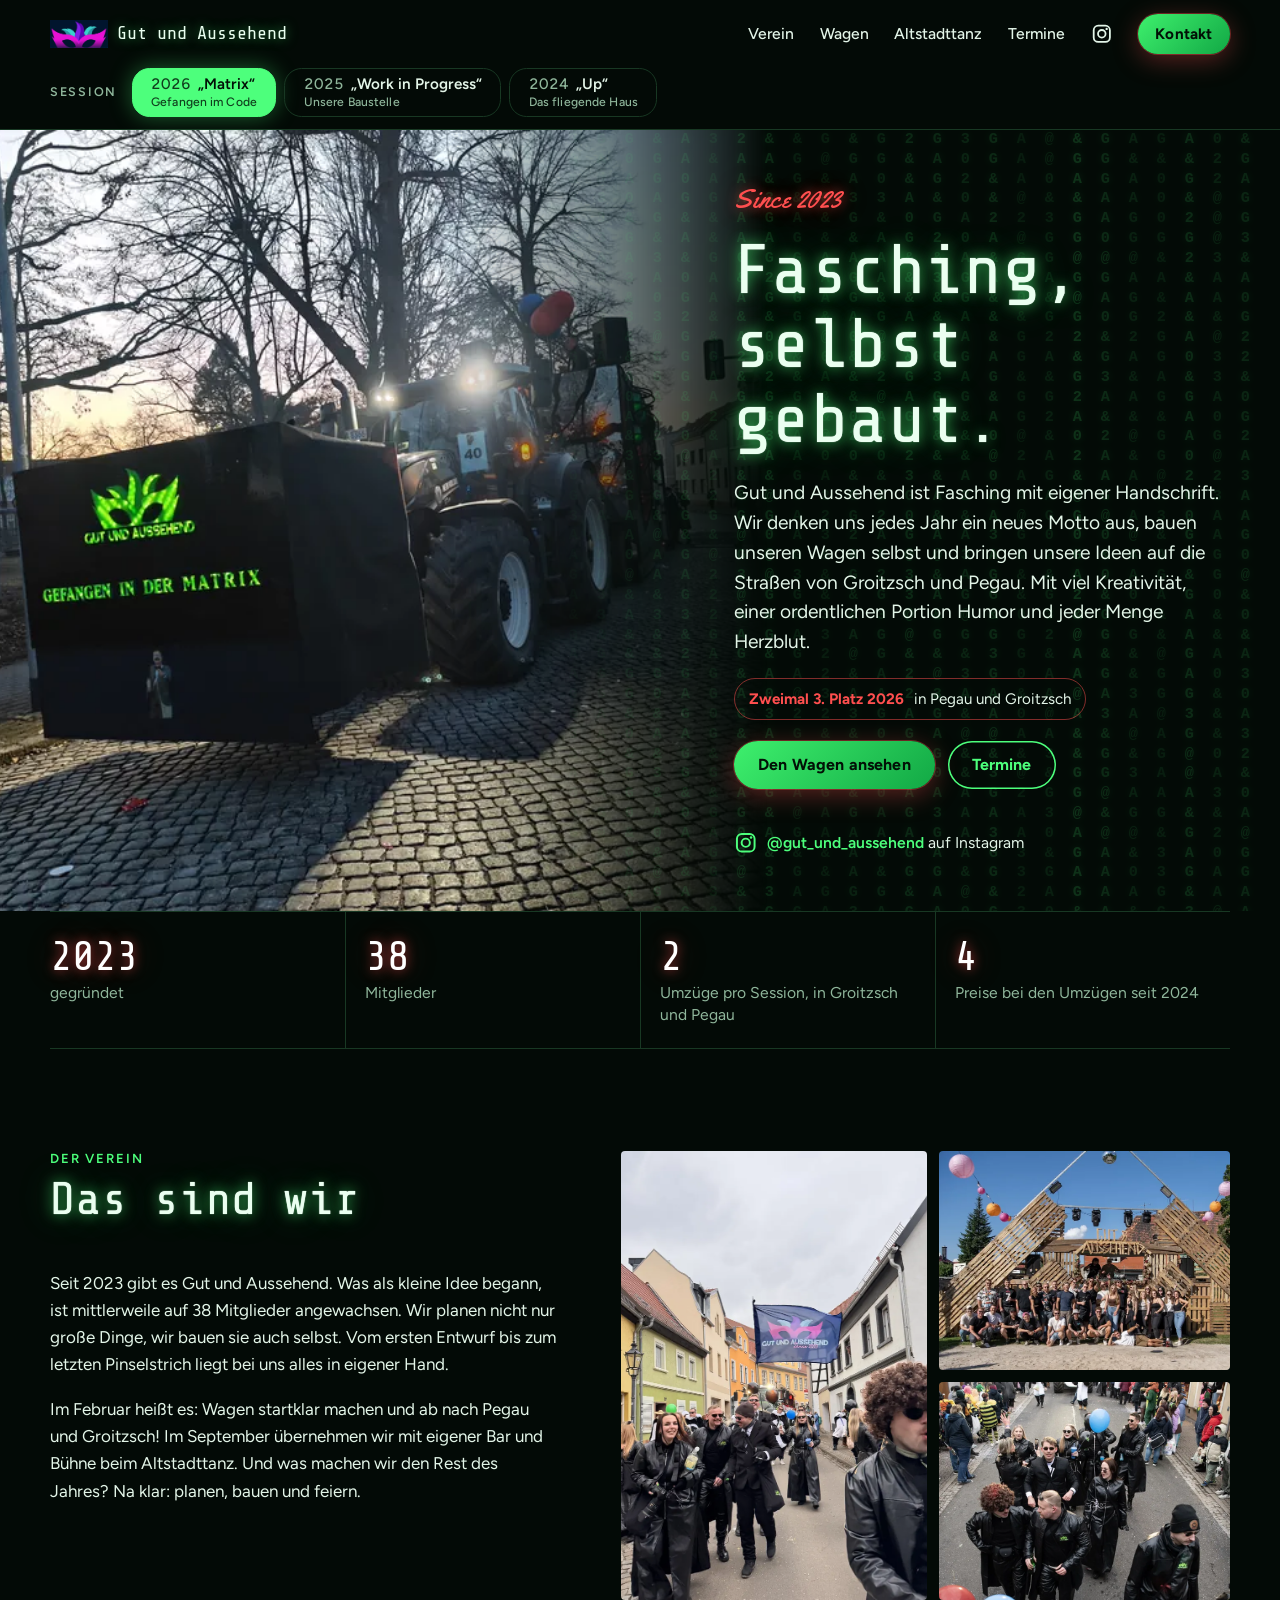
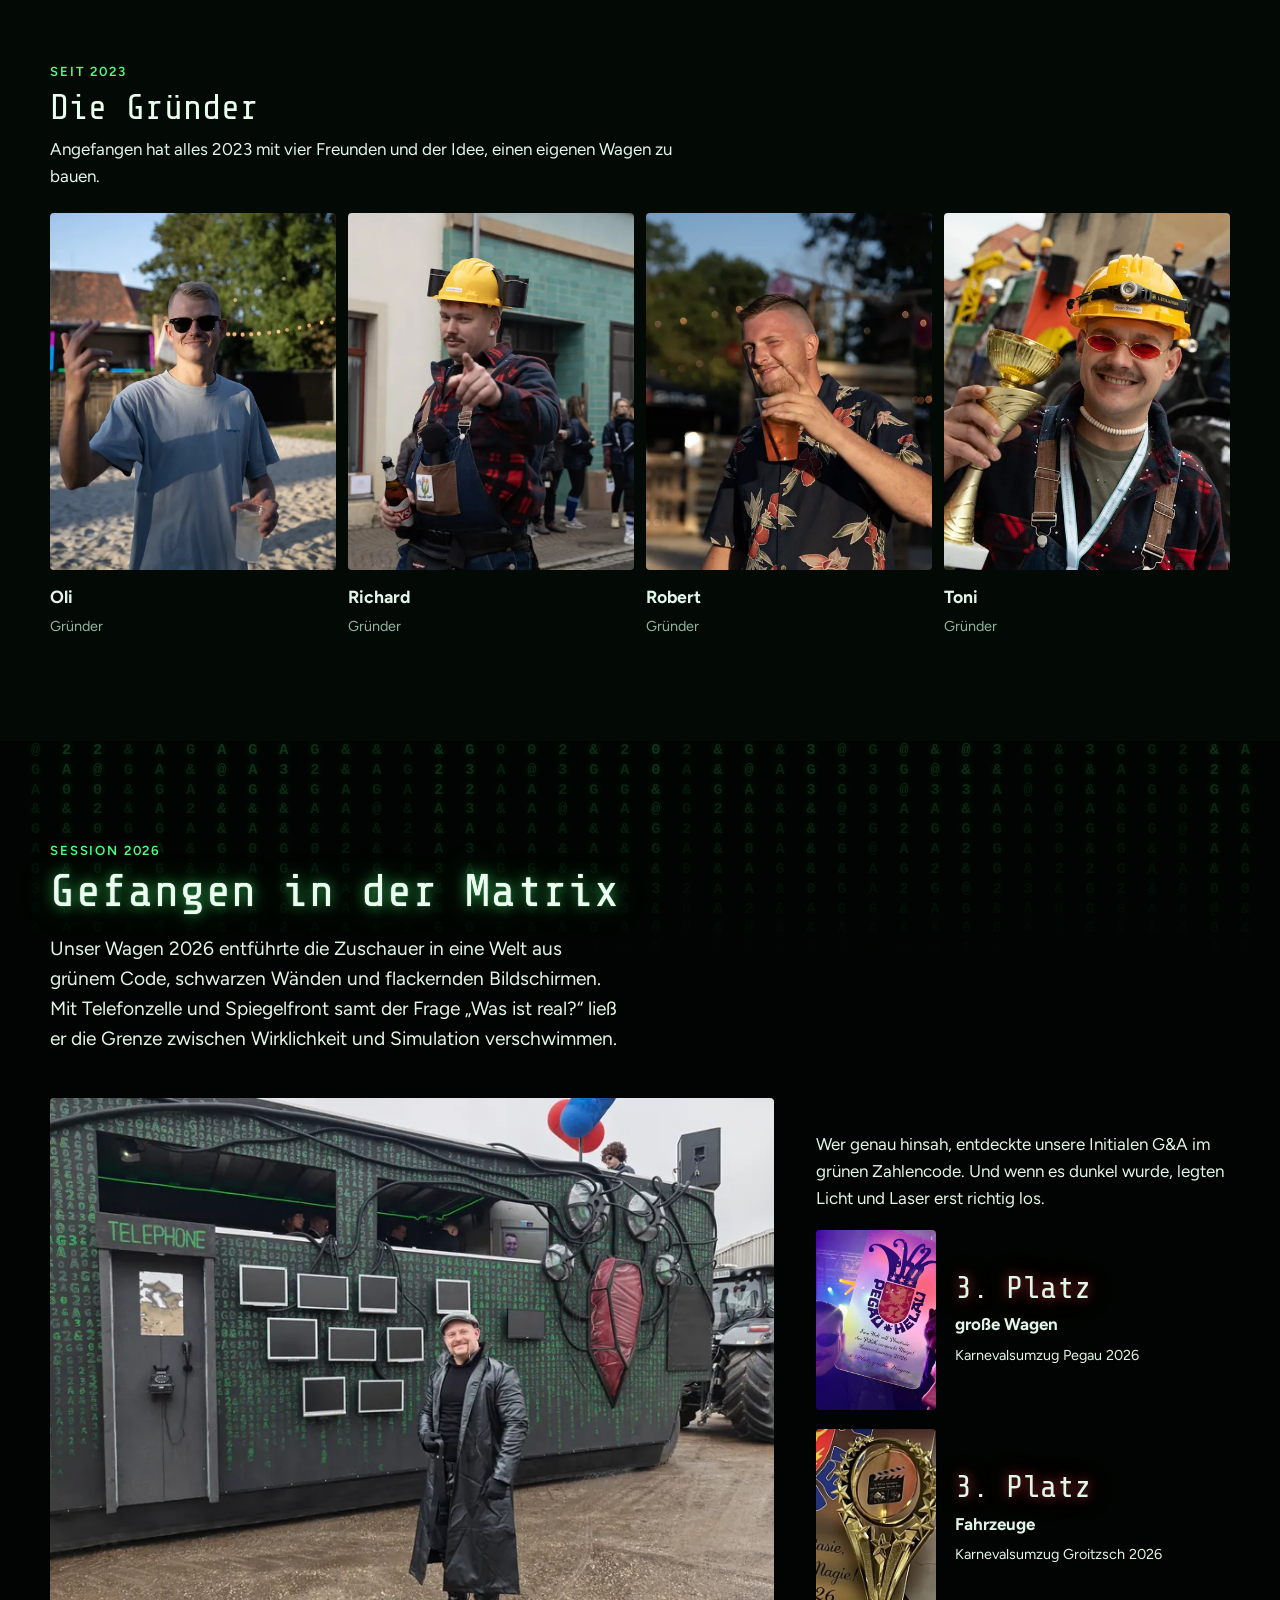
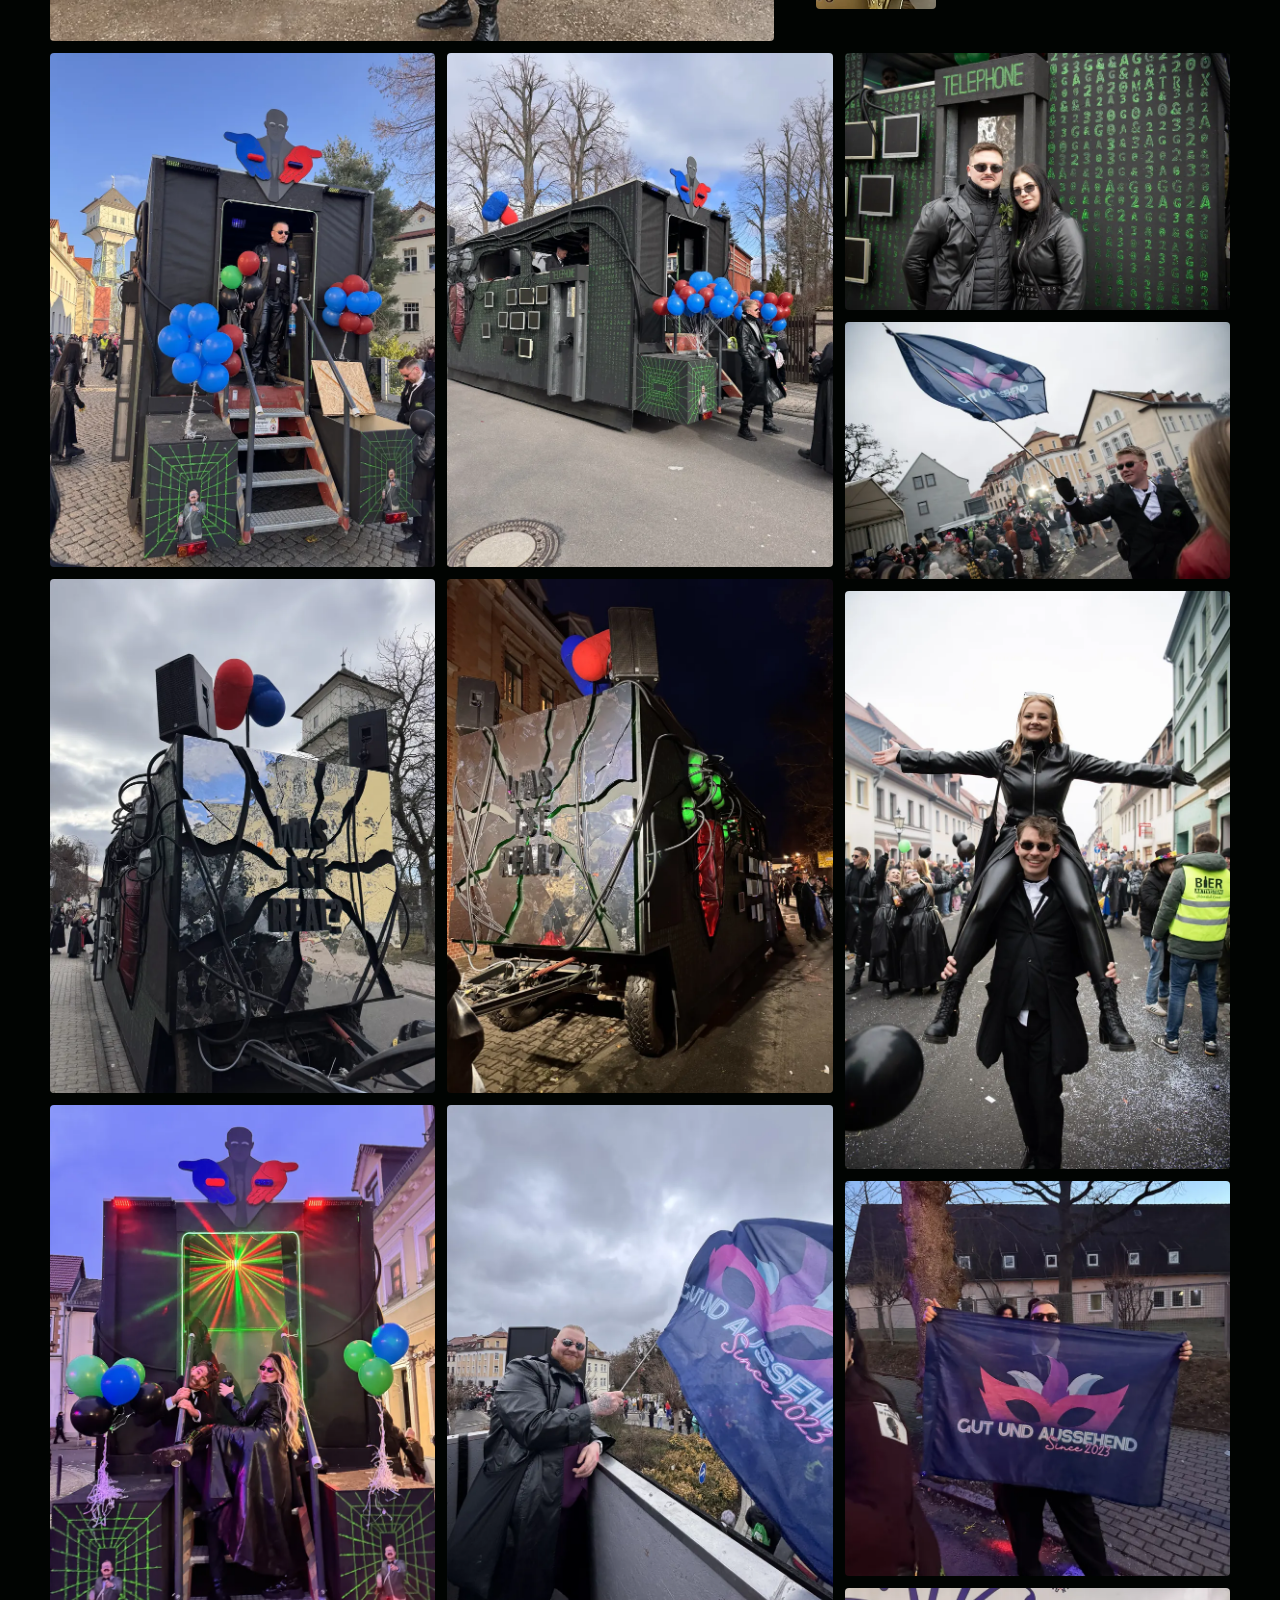
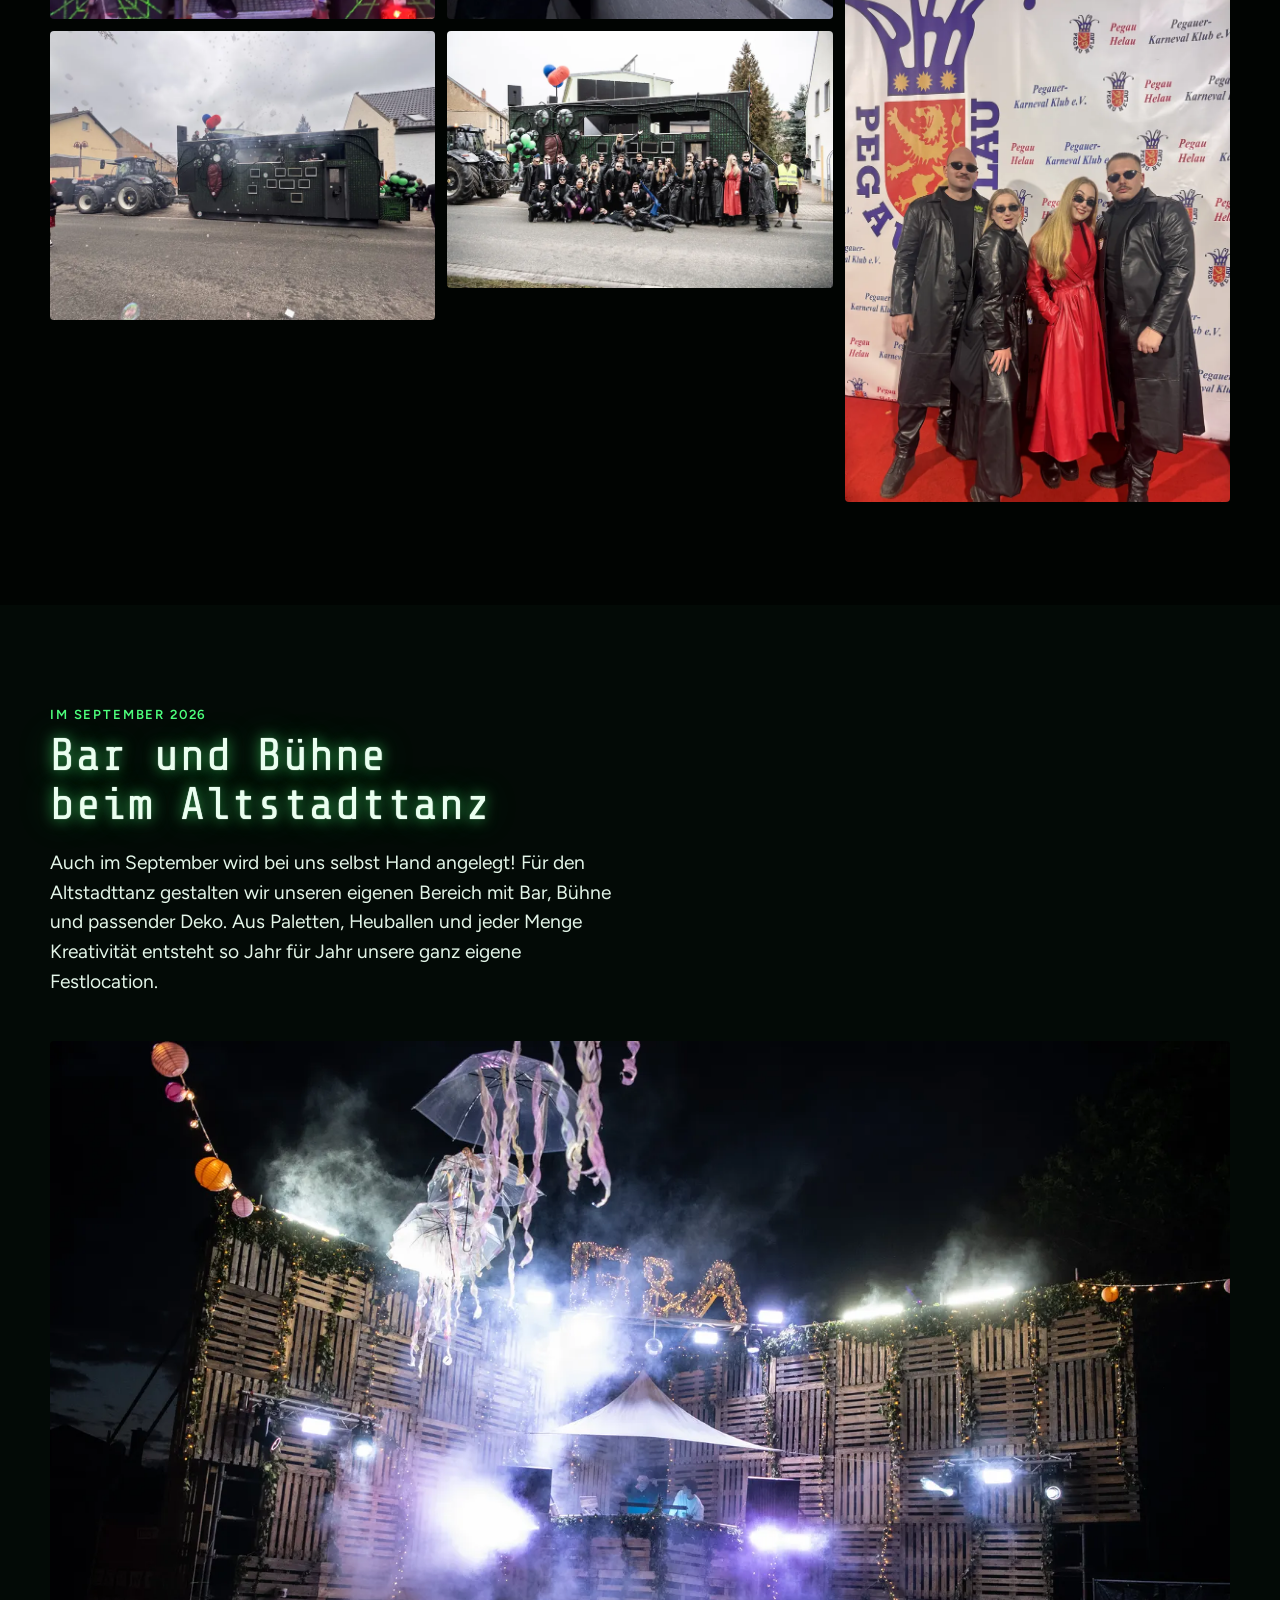
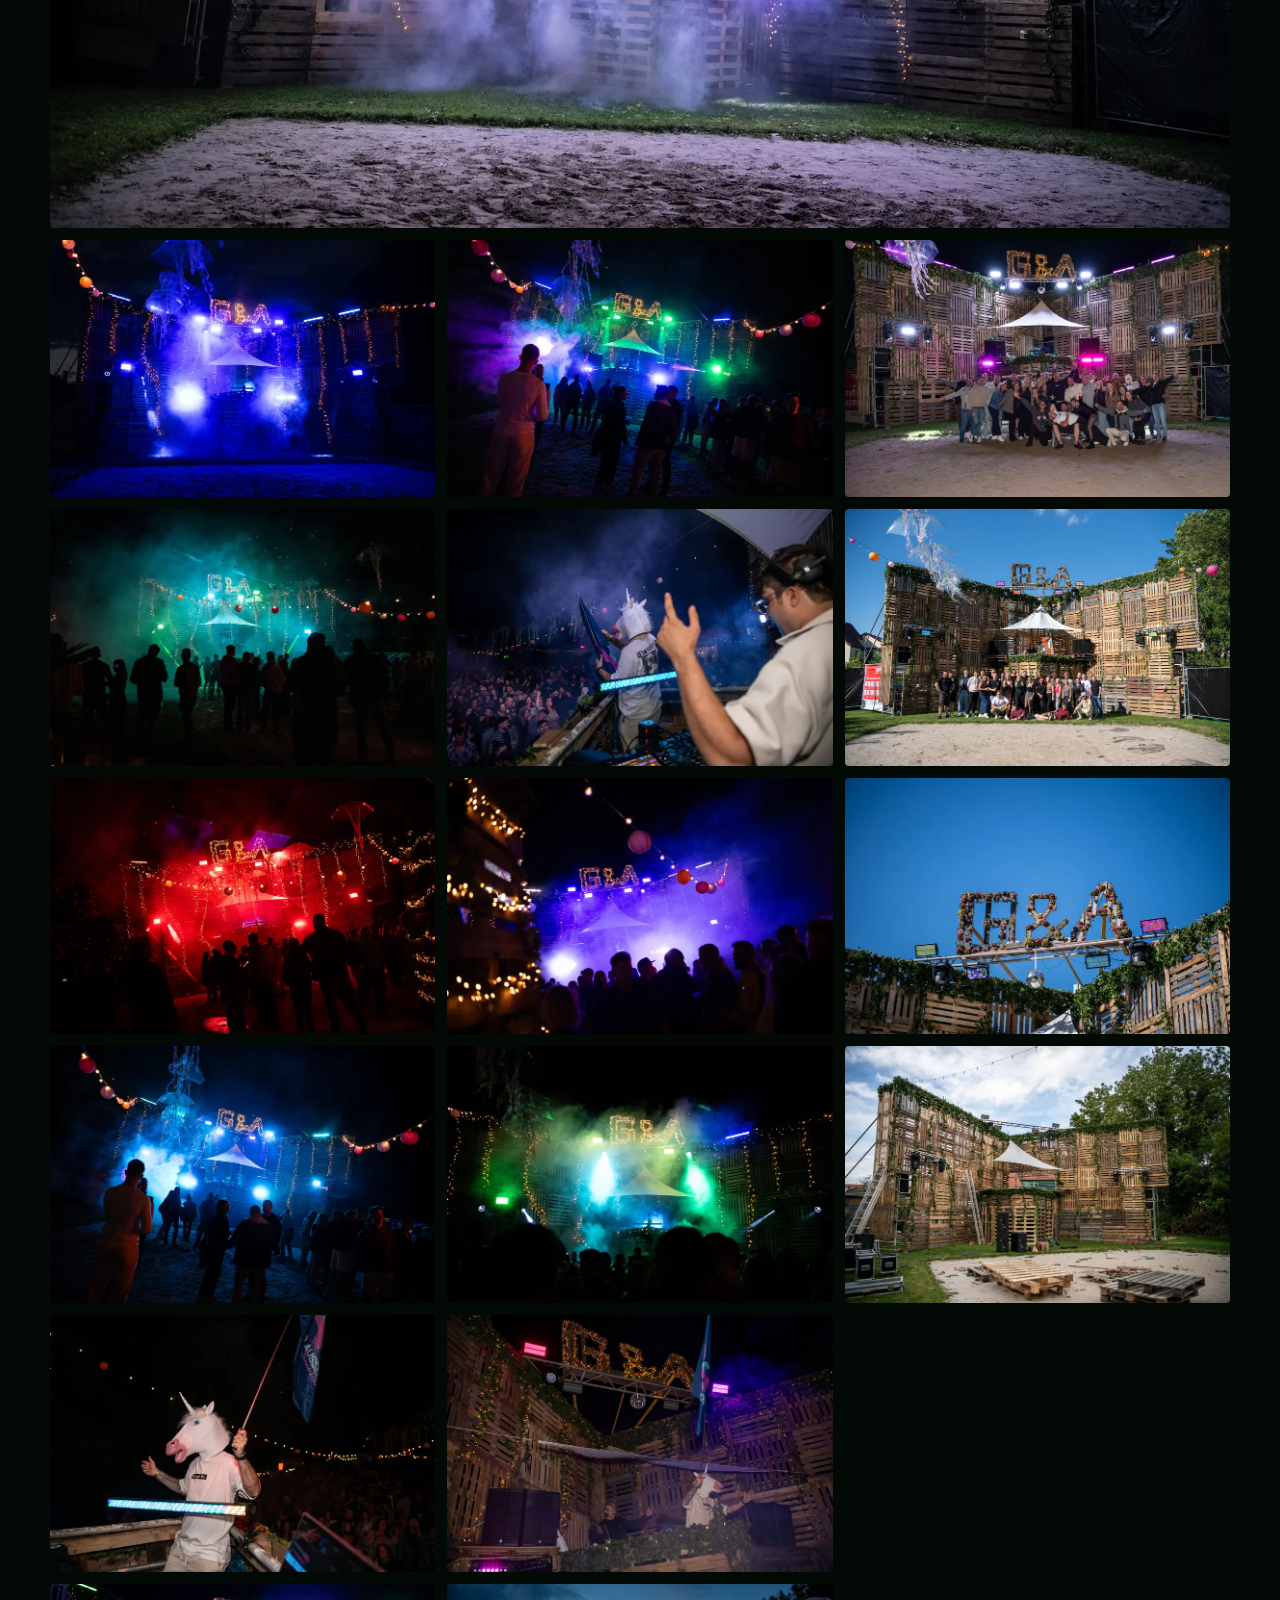
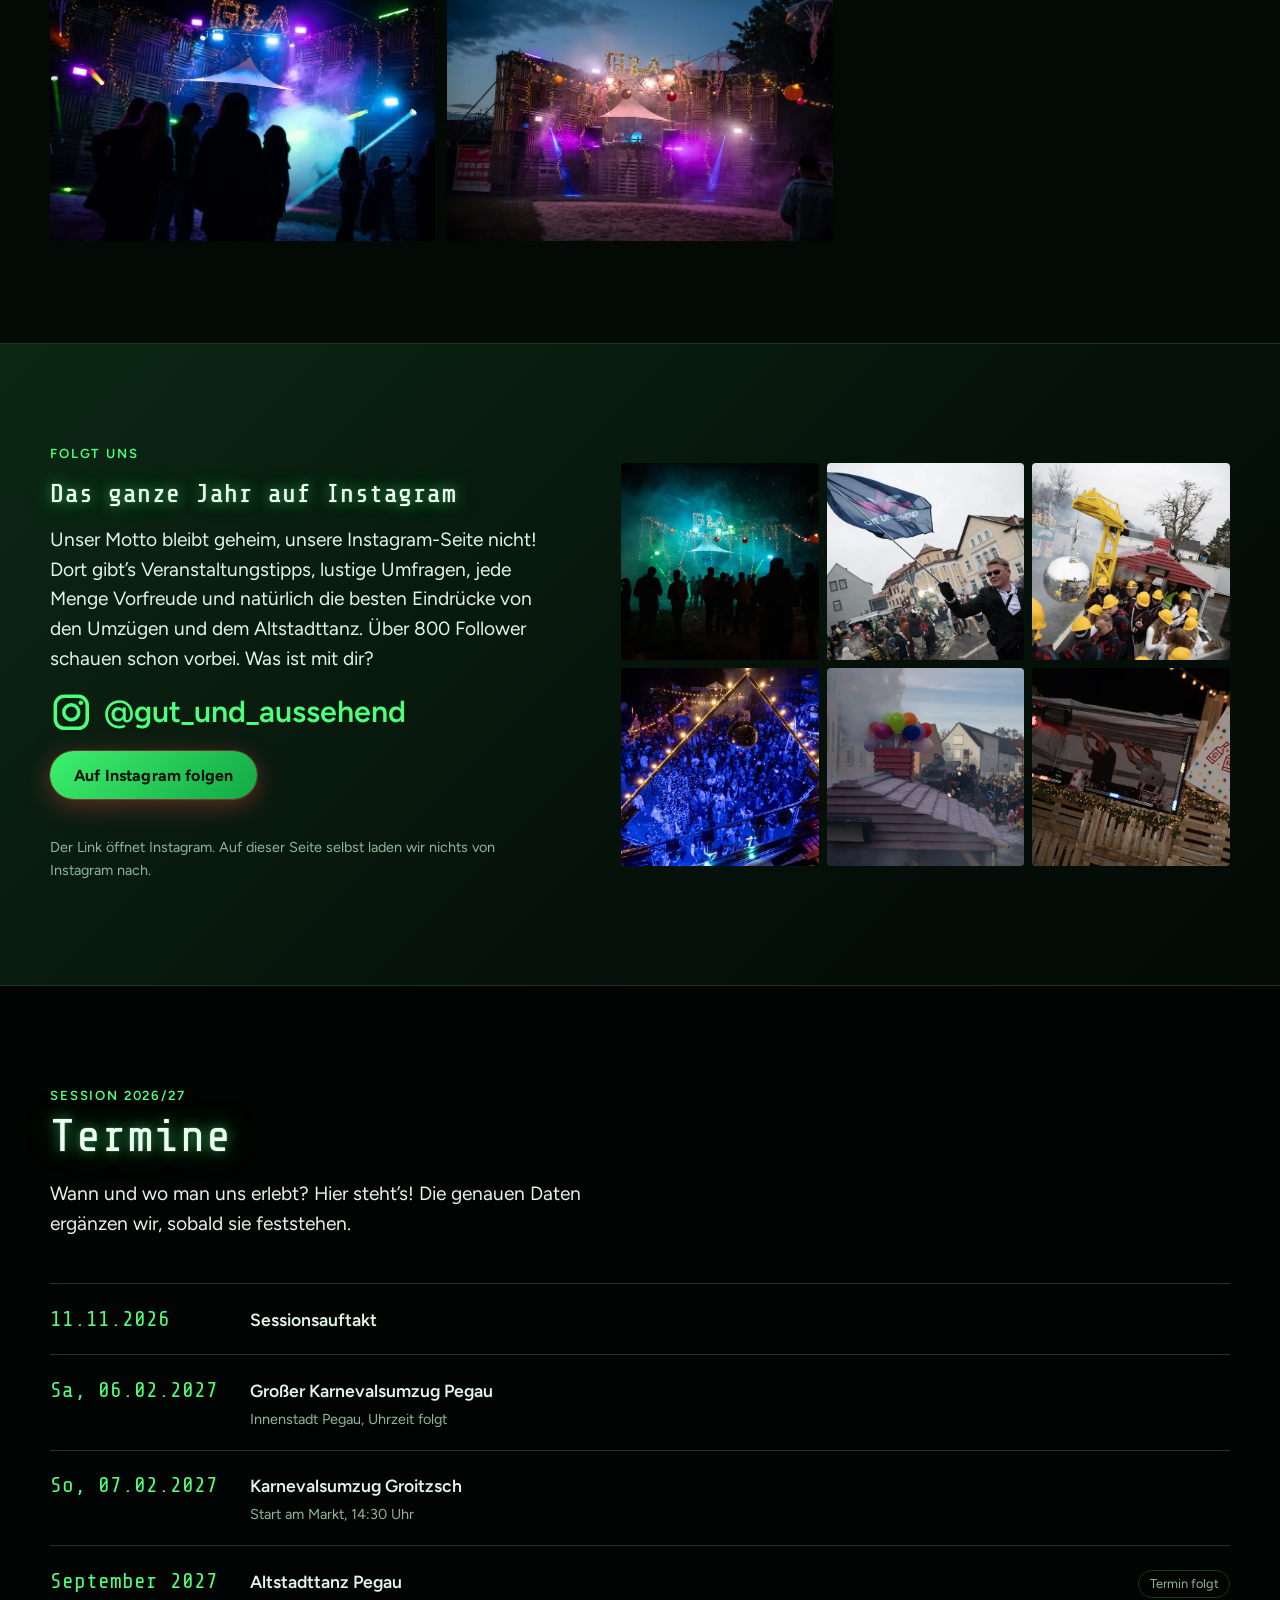
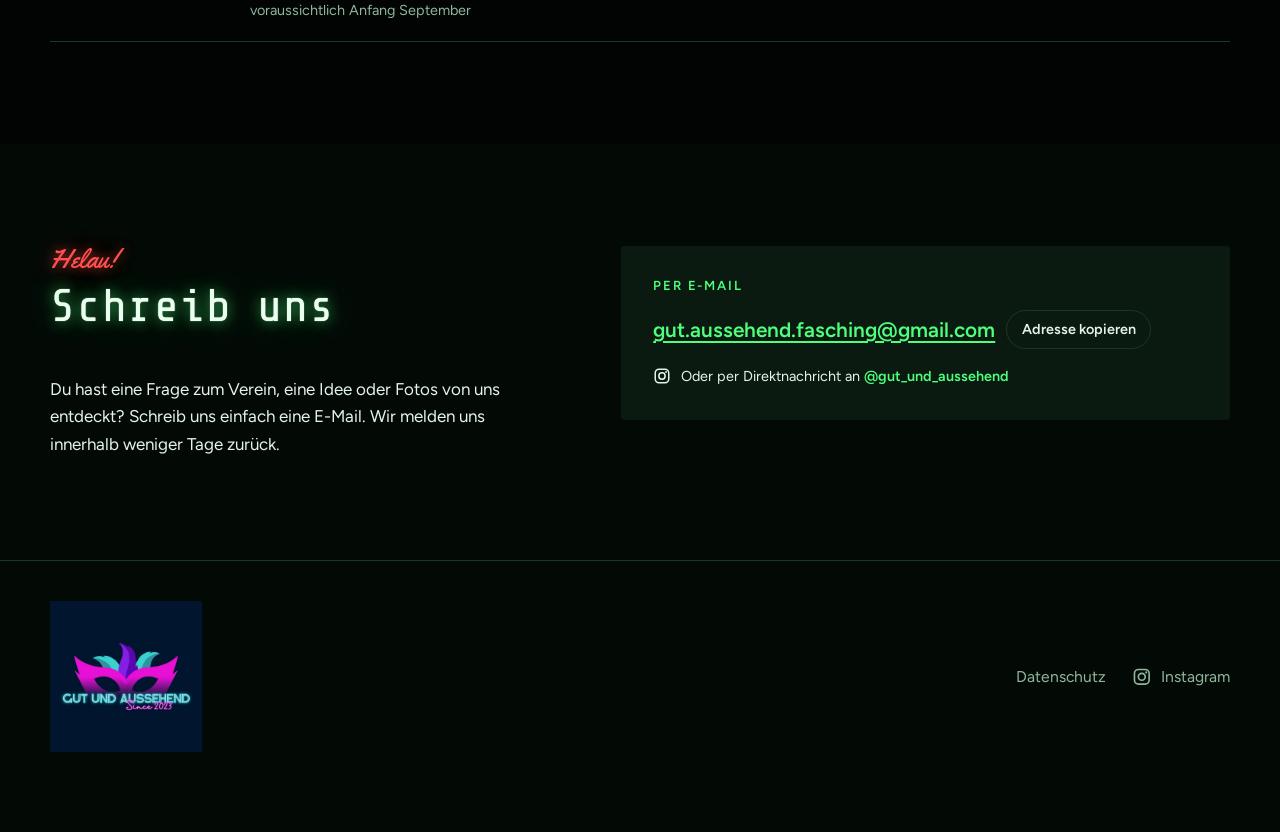
==== commit 1a4541ff: "Wagen 2025 und 2024: Preis neben dem Hauptfoto wie bei 2026 Co-Authored-By: Claude Opus 5.5 <noreply" ====
--- a/index.html
+++ b/index.html
@@ -21,7 +21,7 @@
 <link rel="icon" type="image/png" href="assets/img/favicon.png">
 <link rel="apple-touch-icon" href="assets/img/apple-touch-icon.png">
 <link rel="preload" href="assets/fonts/tilt-neon-400.woff2" as="font" type="font/woff2" crossorigin>
-<link rel="stylesheet" href="assets/css/site.css?v=20261116b">
+<link rel="stylesheet" href="assets/css/site.css?v=20261116c">
 </head>
 <body>
 <script>
@@ -252,24 +252,26 @@
         <p class="eyebrow">Session 2025</p>
         <h2 class="neon">Work in Progress</h2>
         <p class="lead">2025 wurde unser Wagen zur Großbaustelle. Ein gelber Kran ragte über die Köpfe der Zuschauer, Bauzaun und Warnschilder sperrten das Gelände ab, und überall leuchteten gelbe Helme. Und das Motto passte: Bei uns ist eben immer ein bisschen Work in Progress.</p>
-        <p class="lead">Am Haken des Krans hing statt einer Abrissbirne eine Discokugel. Spätestens wenn die Musik lief, wurde aus der Baustelle eine Partyzone, mit Latzhosen, Karohemden und jeder Menge guter Laune.</p>
-        <div class="awards">
-          <div class="award award--tall">
-            <a class="shot" href="assets/img/pokal-2025.webp" data-caption="Der Pokal aus Groitzsch: 3. Platz Fahrzeuge, 60. Karnevalsumzug Groitzsch 2025.">
-              <img src="assets/img/pokal-2025.webp" sizes="120px" width="261" height="809" loading="lazy" alt="Goldener Pokal mit Lorbeerkranz und der Gravur Greetzsch oho, 3. Platz Fahrzeuge 2025.">
-            </a>
-            <div class="award__text">
-              <p class="award__place">3. Platz</p>
-              <p><strong>Fahrzeuge</strong></p>
-              <p class="small">Karnevalsumzug Groitzsch 2025</p>
+      </div>
+      <div class="feature">
+        <a class="shot" href="assets/img/w-gruppe-l.webp" data-caption="Gruppenfoto 2025 vor dem Baustellen-Wagen.">
+          <img src="assets/img/w-gruppe-s.webp" srcset="assets/img/w-gruppe-s.webp 800w, assets/img/w-gruppe-l.webp 1600w" sizes="(min-width: 900px) 60vw, 100vw" width="1600" height="1066" loading="lazy" alt="Großes Gruppenfoto in Bauarbeiter-Kostümen mit gelben Helmen vor dem Wagen mit gelbem Kran, darüber Rauch.">
+        </a>
+        <div class="prose">
+          <p>Am Haken des Krans hing statt einer Abrissbirne eine Discokugel. Spätestens wenn die Musik lief, wurde aus der Baustelle eine Partyzone, mit Latzhosen, Karohemden und jeder Menge guter Laune.</p>
+          <div class="awards">
+            <div class="award award--tall">
+              <a class="shot" href="assets/img/pokal-2025.webp" data-caption="Der Pokal aus Groitzsch: 3. Platz Fahrzeuge, 60. Karnevalsumzug Groitzsch 2025.">
+                <img src="assets/img/pokal-2025.webp" sizes="120px" width="261" height="809" loading="lazy" alt="Goldener Pokal mit Lorbeerkranz und der Gravur Greetzsch oho, 3. Platz Fahrzeuge 2025.">
+              </a>
+              <div class="award__text">
+                <p class="award__place">3. Platz</p>
+                <p><strong>Fahrzeuge</strong></p>
+                <p class="small">Karnevalsumzug Groitzsch 2025</p>
+              </div>
             </div>
           </div>
         </div>
-      </div>
-      <div class="feature feature--wide">
-        <a class="shot" href="assets/img/w-gruppe-l.webp" data-caption="Gruppenfoto 2025 vor dem Baustellen-Wagen.">
-          <img src="assets/img/w-gruppe-s.webp" srcset="assets/img/w-gruppe-s.webp 800w, assets/img/w-gruppe-l.webp 1600w" sizes="(min-width: 900px) 60vw, 100vw" width="1600" height="1066" loading="lazy" alt="Großes Gruppenfoto in Bauarbeiter-Kostümen mit gelben Helmen vor dem Wagen mit gelbem Kran, darüber Rauch.">
-        </a>
       </div>
       <div class="gallery">
       <a class="shot" href="assets/img/w-kran-l.webp" data-caption="Der Kran mit Discokugel.">
@@ -302,24 +304,26 @@
         <p class="eyebrow">Session 2024</p>
         <h2 class="neon">Up</h2>
         <p class="lead">2024 hoben wir ab! Unser Wagen war das fliegende Haus aus dem Film „Up“, mit bunter Fassade, lila Dach und einem riesigen Ballonstrauß am Schornstein. Mit an Bord: Pfadfinder in gelben Hemden und Carl mit Fliege, runder Brille und grauem Sakko.</p>
-        <p class="lead">Nicht mal Schnee in der Altstadt konnte uns bremsen. Auf dem Wagen wurde gefeiert, als wären wir längst über den Wolken.</p>
-        <div class="awards">
-          <div class="award award--tall">
-            <a class="shot" href="assets/img/pokal-2024.webp" data-caption="Der Pokal aus Groitzsch: Sonderpreis, 59. Karnevalsumzug Groitzsch 2024.">
-              <img src="assets/img/pokal-2024.webp" sizes="120px" width="230" height="839" loading="lazy" alt="Silberner Pokal mit grüner Schale und der Gravur Greetzsch oho, Sonderpreis 2024.">
-            </a>
-            <div class="award__text">
-              <p class="award__place">Sonderpreis</p>
-              <p><strong>Karnevalsumzug Groitzsch</strong></p>
-              <p class="small">2024</p>
+      </div>
+      <div class="feature">
+        <a class="shot" href="assets/img/u-haus-l.webp" data-caption="Das Haus mit den Ballons, 2024.">
+          <img src="assets/img/u-haus-s.webp" srcset="assets/img/u-haus-s.webp 800w, assets/img/u-haus-l.webp 1600w" sizes="(min-width: 900px) 60vw, 100vw" width="1600" height="1066" loading="lazy" alt="Das lila Dach des Wagens mit buntem Ballonstrauß am Schornstein, dahinter eine Altstadtstraße.">
+        </a>
+        <div class="prose">
+          <p>Nicht mal Schnee in der Altstadt konnte uns bremsen. Auf dem Wagen wurde gefeiert, als wären wir längst über den Wolken.</p>
+          <div class="awards">
+            <div class="award award--tall">
+              <a class="shot" href="assets/img/pokal-2024.webp" data-caption="Der Pokal aus Groitzsch: Sonderpreis, 59. Karnevalsumzug Groitzsch 2024.">
+                <img src="assets/img/pokal-2024.webp" sizes="120px" width="230" height="839" loading="lazy" alt="Silberner Pokal mit grüner Schale und der Gravur Greetzsch oho, Sonderpreis 2024.">
+              </a>
+              <div class="award__text">
+                <p class="award__place">Sonderpreis</p>
+                <p><strong>Karnevalsumzug Groitzsch</strong></p>
+                <p class="small">2024</p>
+              </div>
             </div>
           </div>
         </div>
-      </div>
-      <div class="feature feature--wide">
-        <a class="shot" href="assets/img/u-haus-l.webp" data-caption="Das Haus mit den Ballons, 2024.">
-          <img src="assets/img/u-haus-s.webp" srcset="assets/img/u-haus-s.webp 800w, assets/img/u-haus-l.webp 1600w" sizes="(min-width: 900px) 60vw, 100vw" width="1600" height="1066" loading="lazy" alt="Das lila Dach des Wagens mit buntem Ballonstrauß am Schornstein, dahinter eine Altstadtstraße.">
-        </a>
       </div>
       <div class="gallery">
       <a class="shot" href="assets/img/u-umzug-l.webp" data-caption="Durch die Altstadt im Schnee.">
@@ -601,7 +605,7 @@
   </div>
 </dialog>
 </div>
-<script src="assets/data/inhalte.js?v=20261116b"></script>
-<script src="assets/js/site.js?v=20261116b"></script>
+<script src="assets/data/inhalte.js?v=20261116c"></script>
+<script src="assets/js/site.js?v=20261116c"></script>
 </body>
 </html>
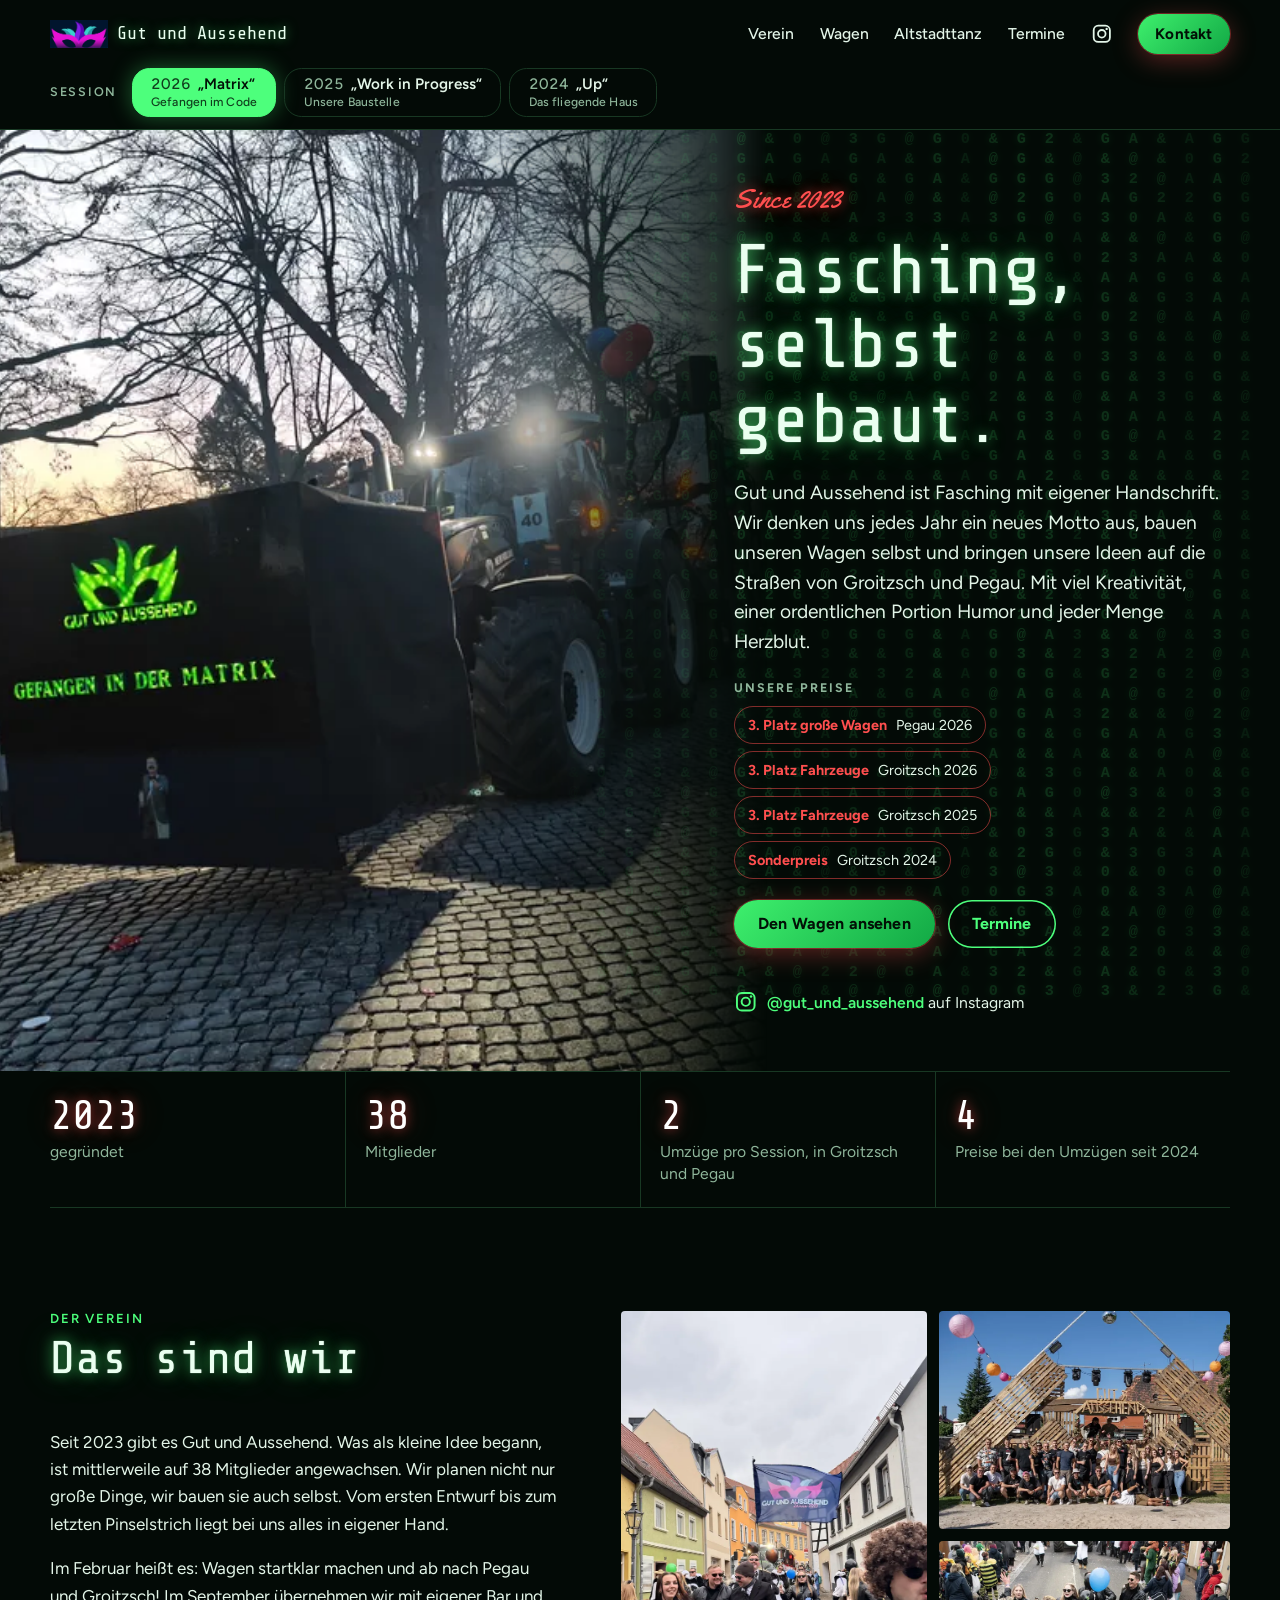
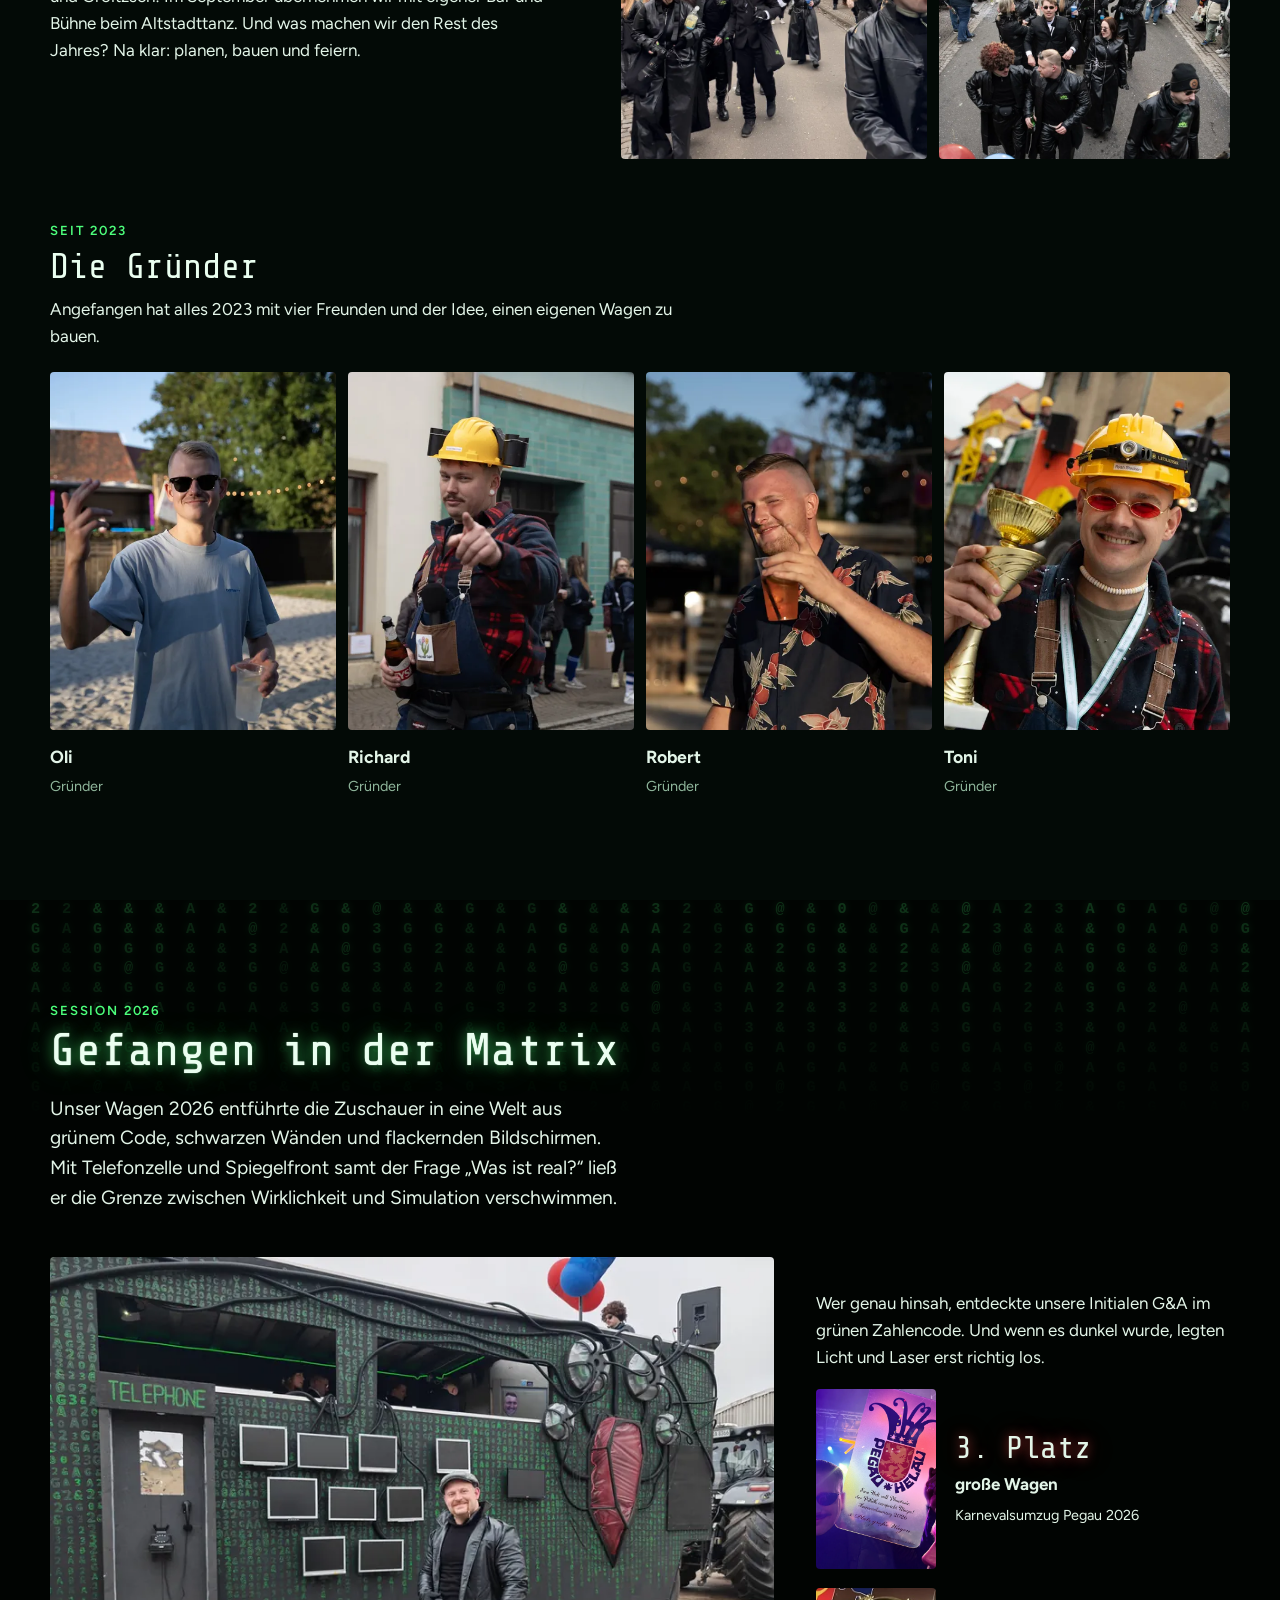
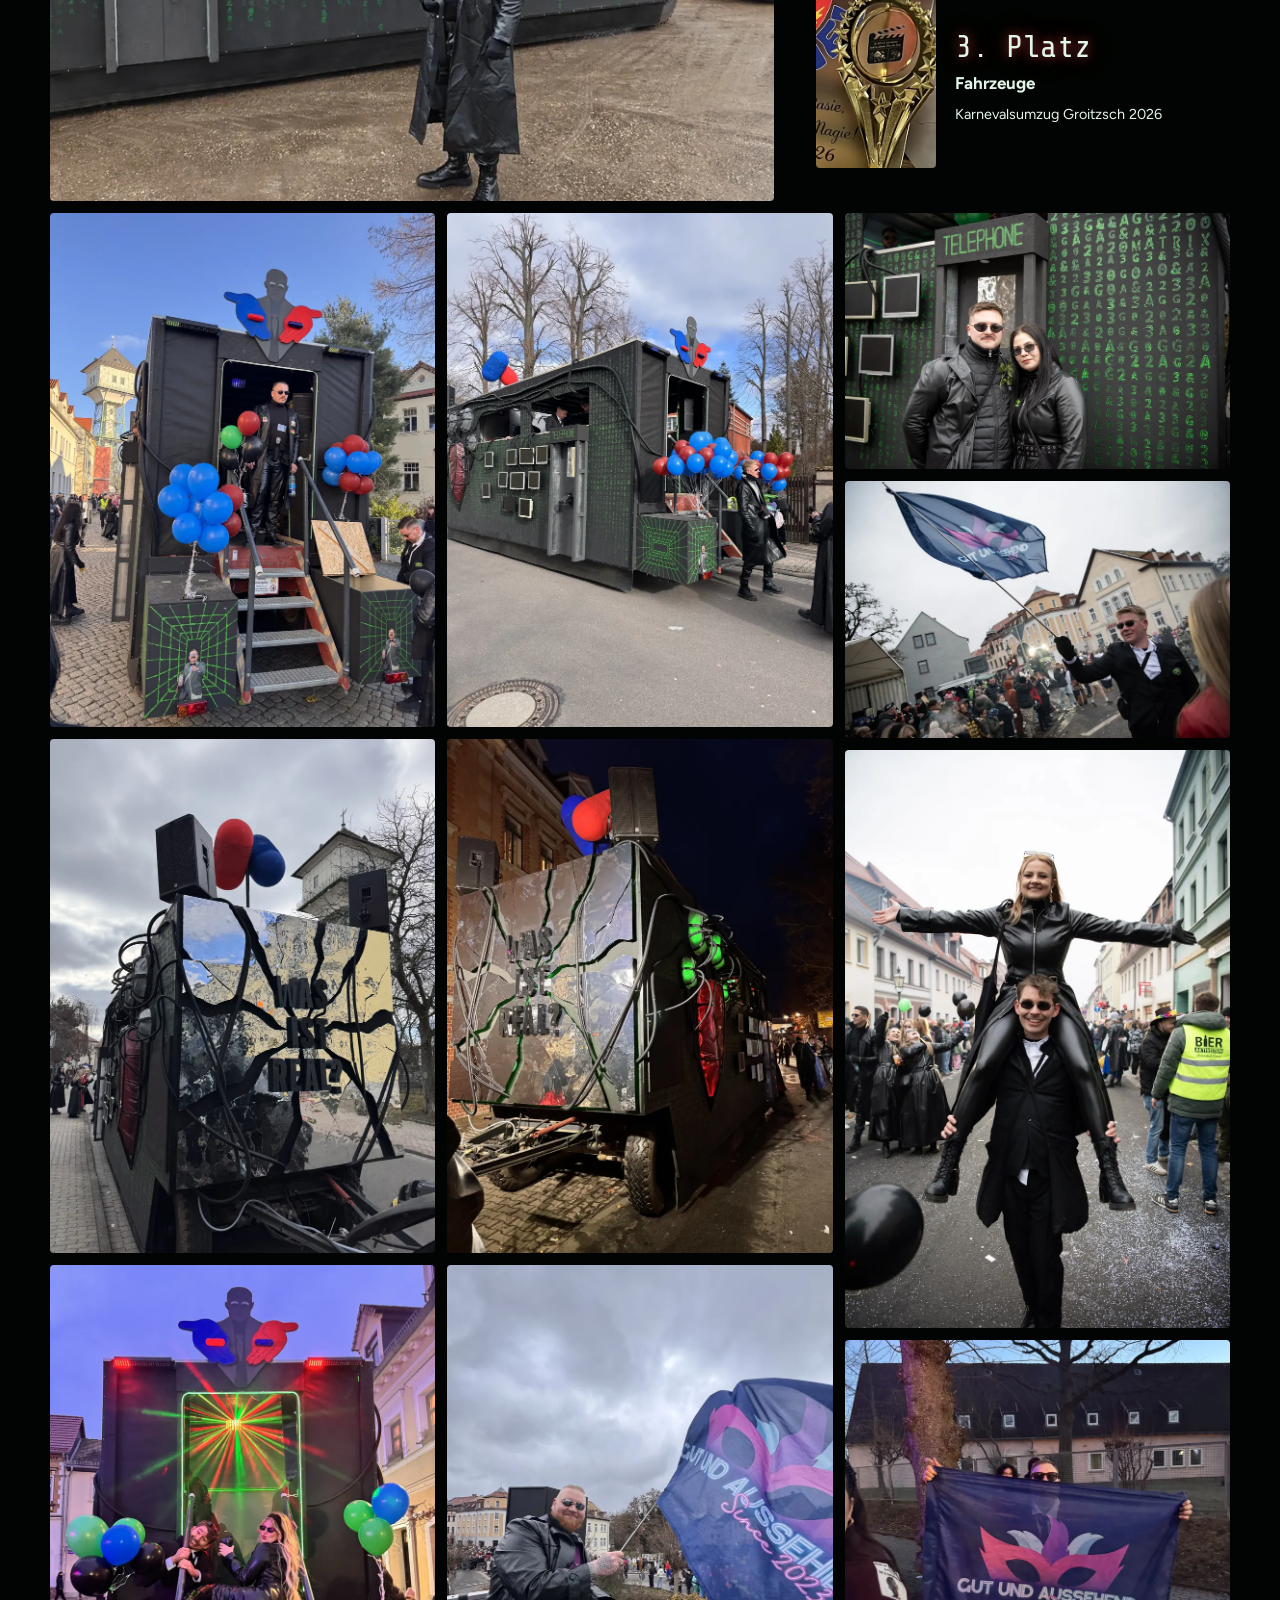
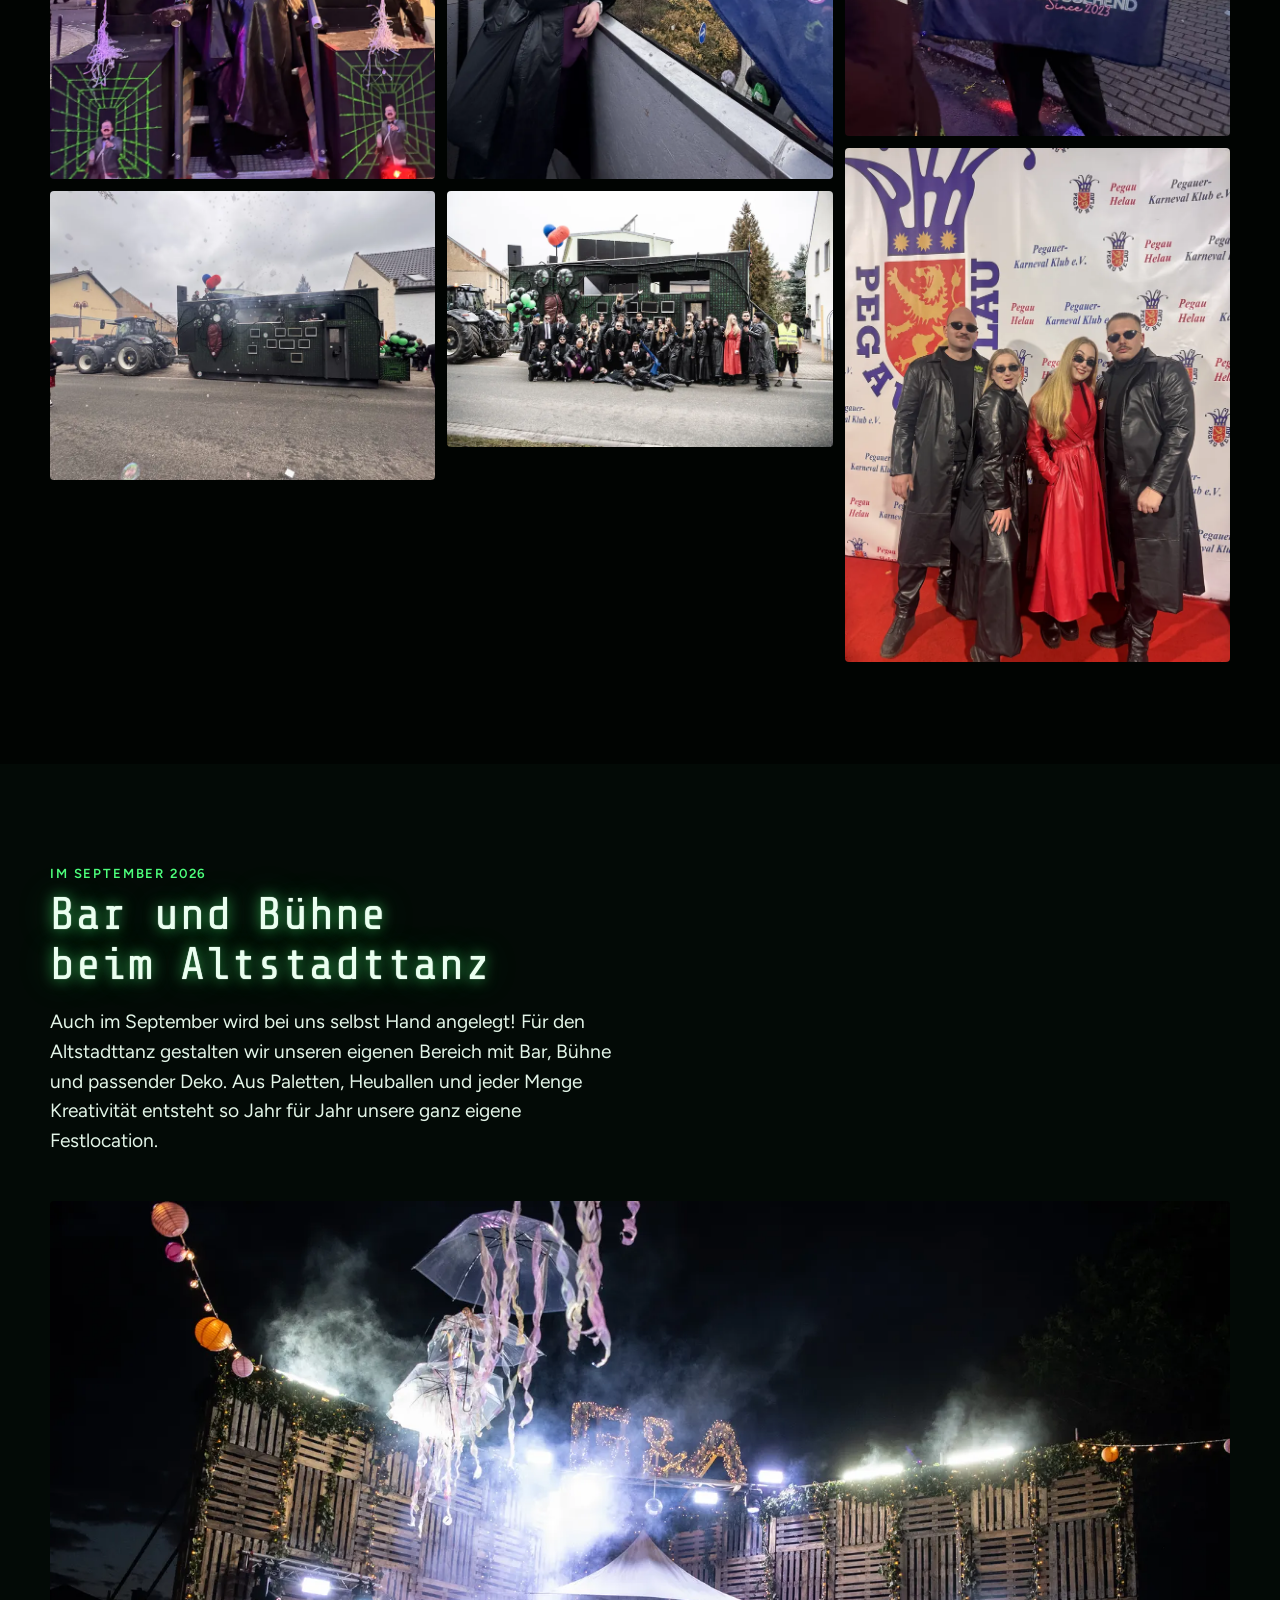
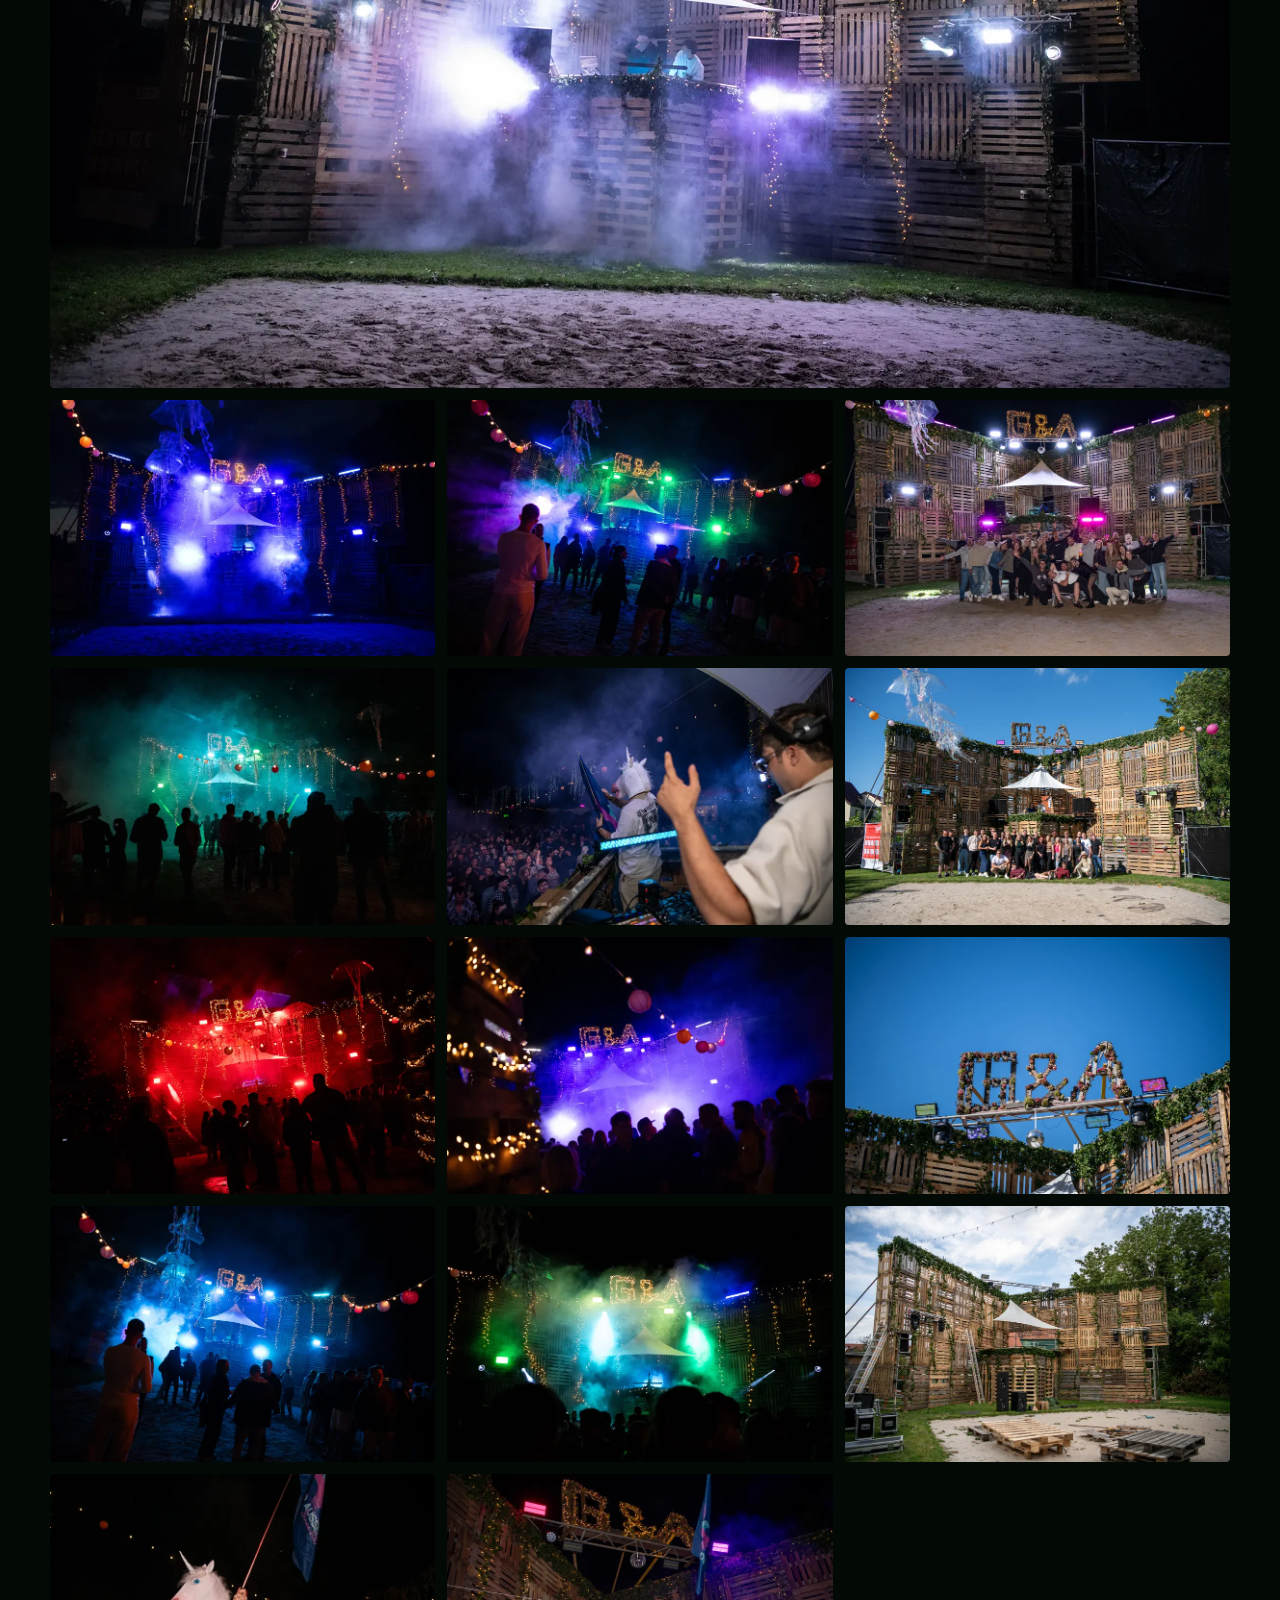
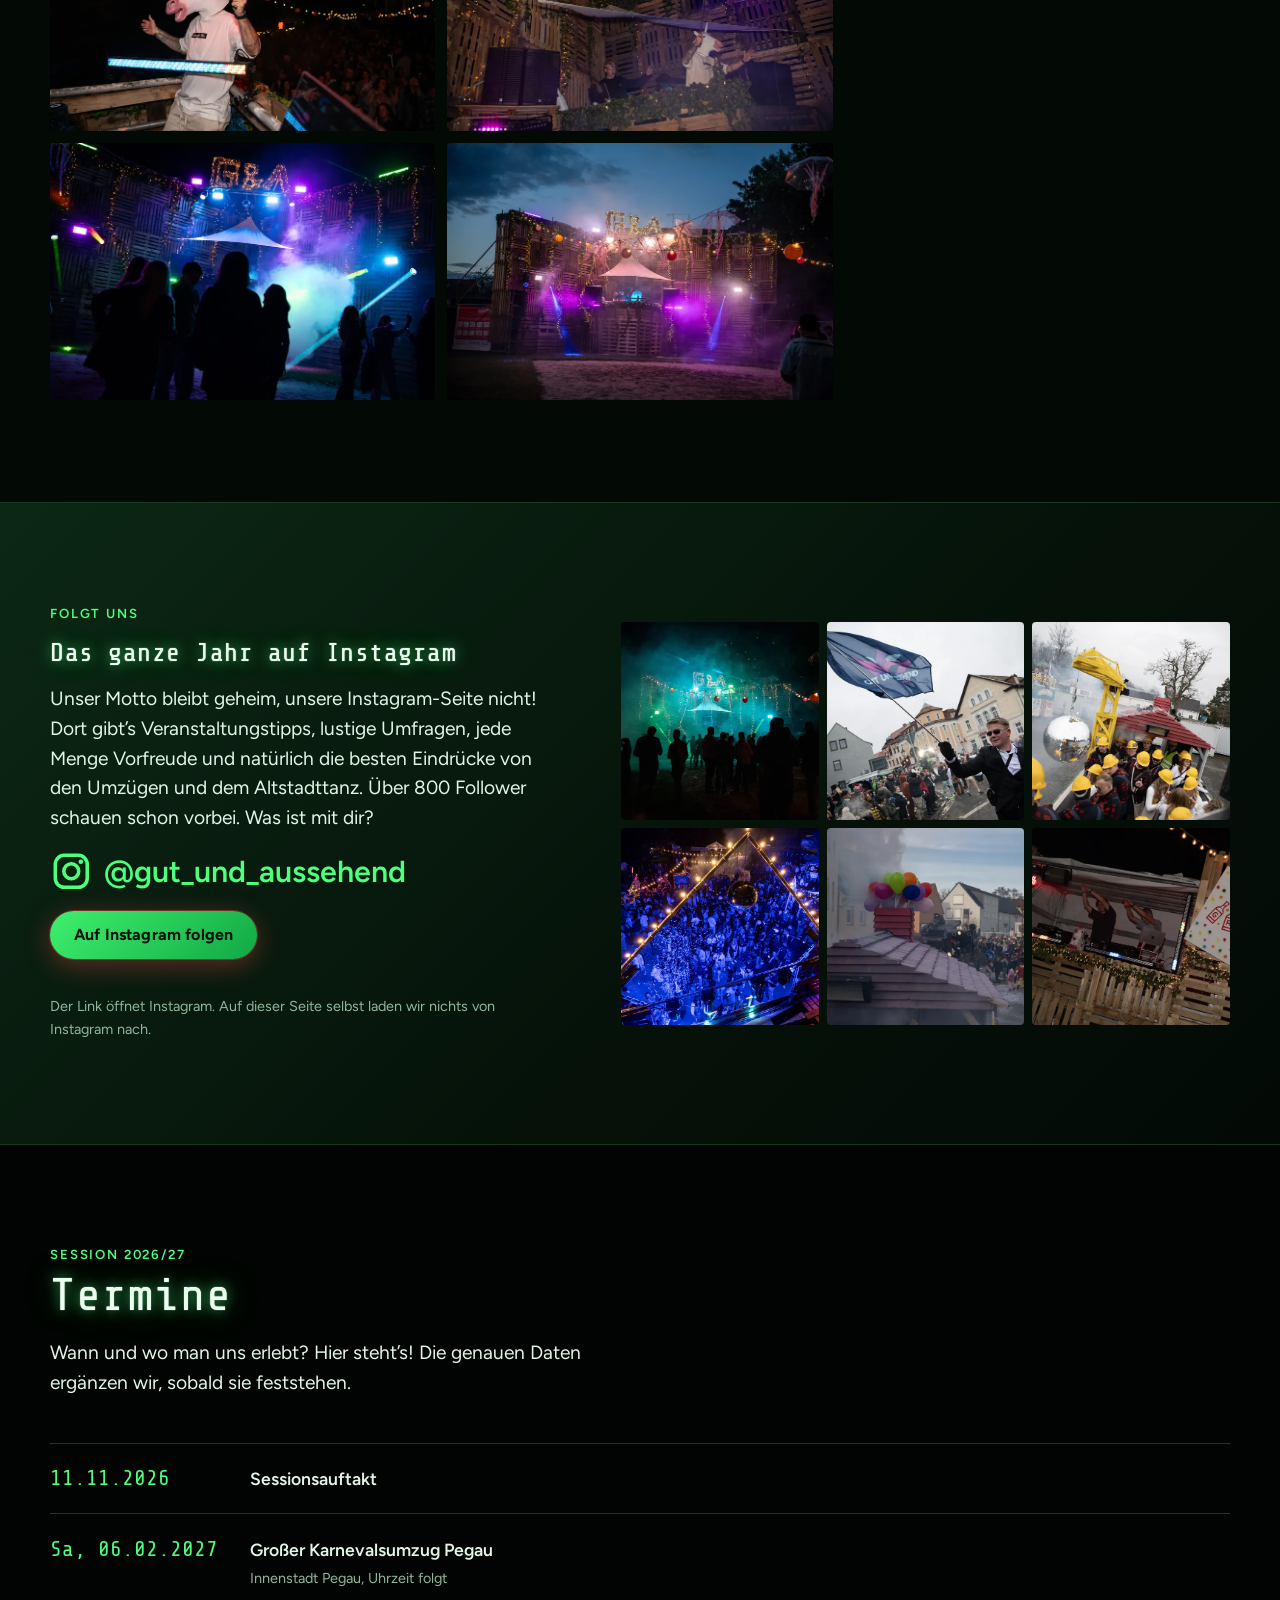
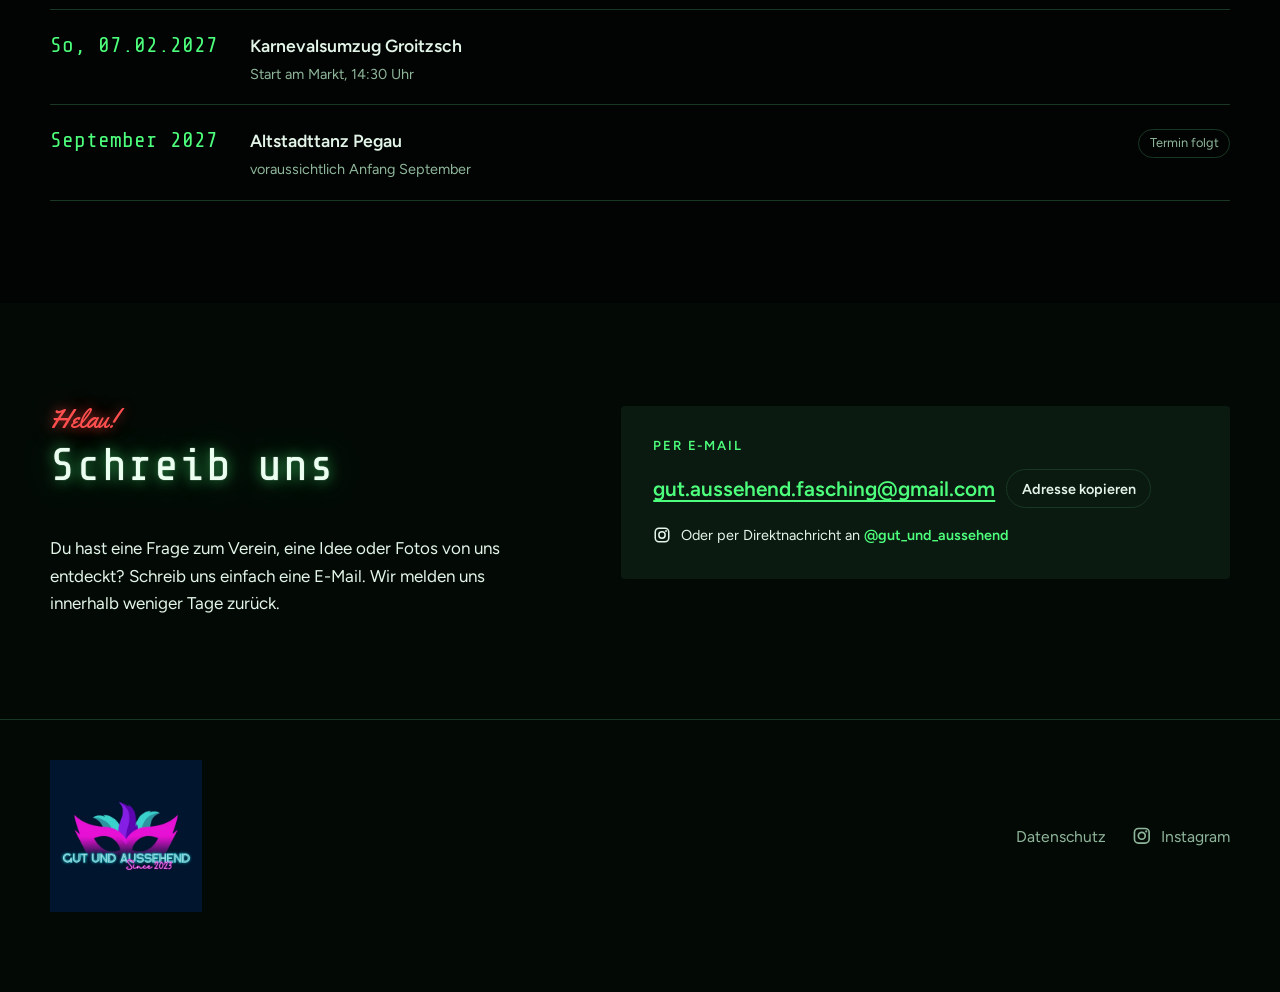
==== commit 5667c15e: "Aufmacher: alle Preise als Übersicht "Unsere Preise" - Ersetzt den einen Preis je Session durch die " ====
--- a/index.html
+++ b/index.html
@@ -21,7 +21,7 @@
 <link rel="icon" type="image/png" href="assets/img/favicon.png">
 <link rel="apple-touch-icon" href="assets/img/apple-touch-icon.png">
 <link rel="preload" href="assets/fonts/tilt-neon-400.woff2" as="font" type="font/woff2" crossorigin>
-<link rel="stylesheet" href="assets/css/site.css?v=20261116c">
+<link rel="stylesheet" href="assets/css/site.css?v=20261116d">
 </head>
 <body>
 <script>
@@ -74,9 +74,15 @@
       <p class="script">Since 2023</p>
       <h1 class="neon">Fasching, selbst gebaut.</h1>
       <p class="lead">Gut und Aussehend ist Fasching mit eigener Handschrift. Wir denken uns jedes Jahr ein neues Motto aus, bauen unseren Wagen selbst und bringen unsere Ideen auf die Straßen von Groitzsch und Pegau. Mit viel Kreativität, einer ordentlichen Portion Humor und jeder Menge Herzblut.</p>
-      <a class="hero__proof" href="#wagen" data-for="matrix"><strong>Zweimal 3. Platz 2026</strong> in Pegau und Groitzsch</a>
-      <a class="hero__proof" href="#wagen" data-for="wip" hidden><strong>3. Platz Fahrzeuge</strong> Karnevalsumzug Groitzsch 2025</a>
-      <a class="hero__proof" href="#wagen" data-for="up" hidden><strong>Sonderpreis</strong> Karnevalsumzug Groitzsch 2024</a>
+      <div class="hero__awards">
+        <p class="hero__awards-label" id="preise-label">Unsere Preise</p>
+        <ul aria-labelledby="preise-label">
+          <li><a class="hero__proof" href="#wagen-2026" data-goto-motto="matrix"><strong>3. Platz große Wagen</strong> Pegau 2026</a></li>
+          <li><a class="hero__proof" href="#wagen-2026" data-goto-motto="matrix"><strong>3. Platz Fahrzeuge</strong> Groitzsch 2026</a></li>
+          <li><a class="hero__proof" href="#wagen-2025" data-goto-motto="wip"><strong>3. Platz Fahrzeuge</strong> Groitzsch 2025</a></li>
+          <li><a class="hero__proof" href="#wagen-2024" data-goto-motto="up"><strong>Sonderpreis</strong> Groitzsch 2024</a></li>
+        </ul>
+      </div>
       <div class="hero__cta">
         <a class="btn" href="#wagen">Den Wagen ansehen</a>
         <a class="btn btn--ghost" href="#termine">Termine</a>
@@ -605,7 +611,7 @@
   </div>
 </dialog>
 </div>
-<script src="assets/data/inhalte.js?v=20261116c"></script>
-<script src="assets/js/site.js?v=20261116c"></script>
+<script src="assets/data/inhalte.js?v=20261116d"></script>
+<script src="assets/js/site.js?v=20261116d"></script>
 </body>
 </html>
--- a/assets/css/site.css
+++ b/assets/css/site.css
@@ -168,6 +168,10 @@
 .hero__proof { display: inline-flex; align-items: baseline; gap: 0.6rem; flex-wrap: wrap; padding: 0.5rem 0.9rem; border: 1px solid rgba(var(--accent2-rgb), 0.5); border-radius: 999px; font-size: 0.95rem; color: var(--ink); text-decoration: none; }
 .hero__proof strong { color: var(--accent2); font-weight: 700; }
 .hero__proof:hover { color: #fff; border-color: var(--accent2); }
+.hero__awards { display: grid; gap: 0.55rem; }
+.hero__awards-label { font-size: 0.78rem; font-weight: 700; letter-spacing: 0.16em; text-transform: uppercase; color: var(--muted); }
+.hero__awards ul { display: grid; justify-items: start; gap: 0.45rem; }
+.hero__awards .hero__proof { font-size: 0.9rem; padding: 0.4rem 0.8rem; }
 .hero__cta { display: flex; flex-wrap: wrap; gap: 0.8rem; }
 
 @media (max-width: 899px) {
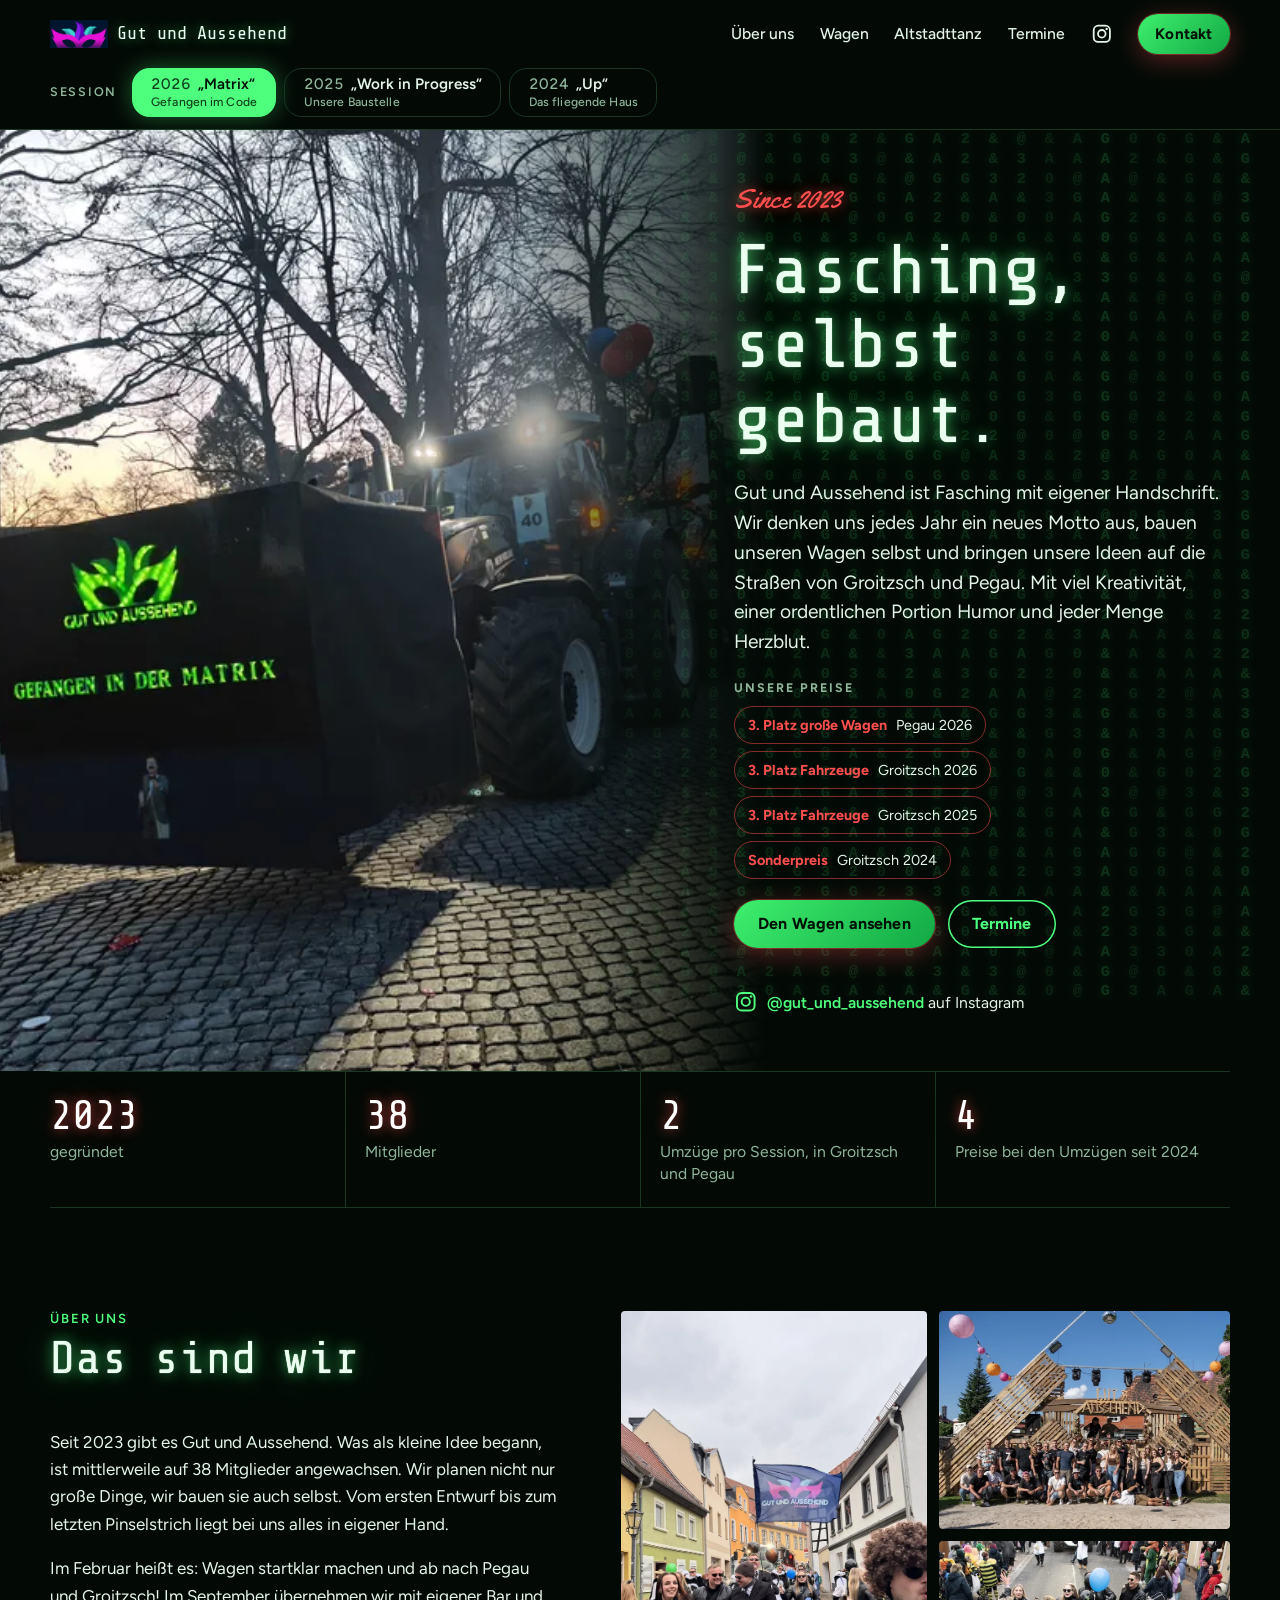
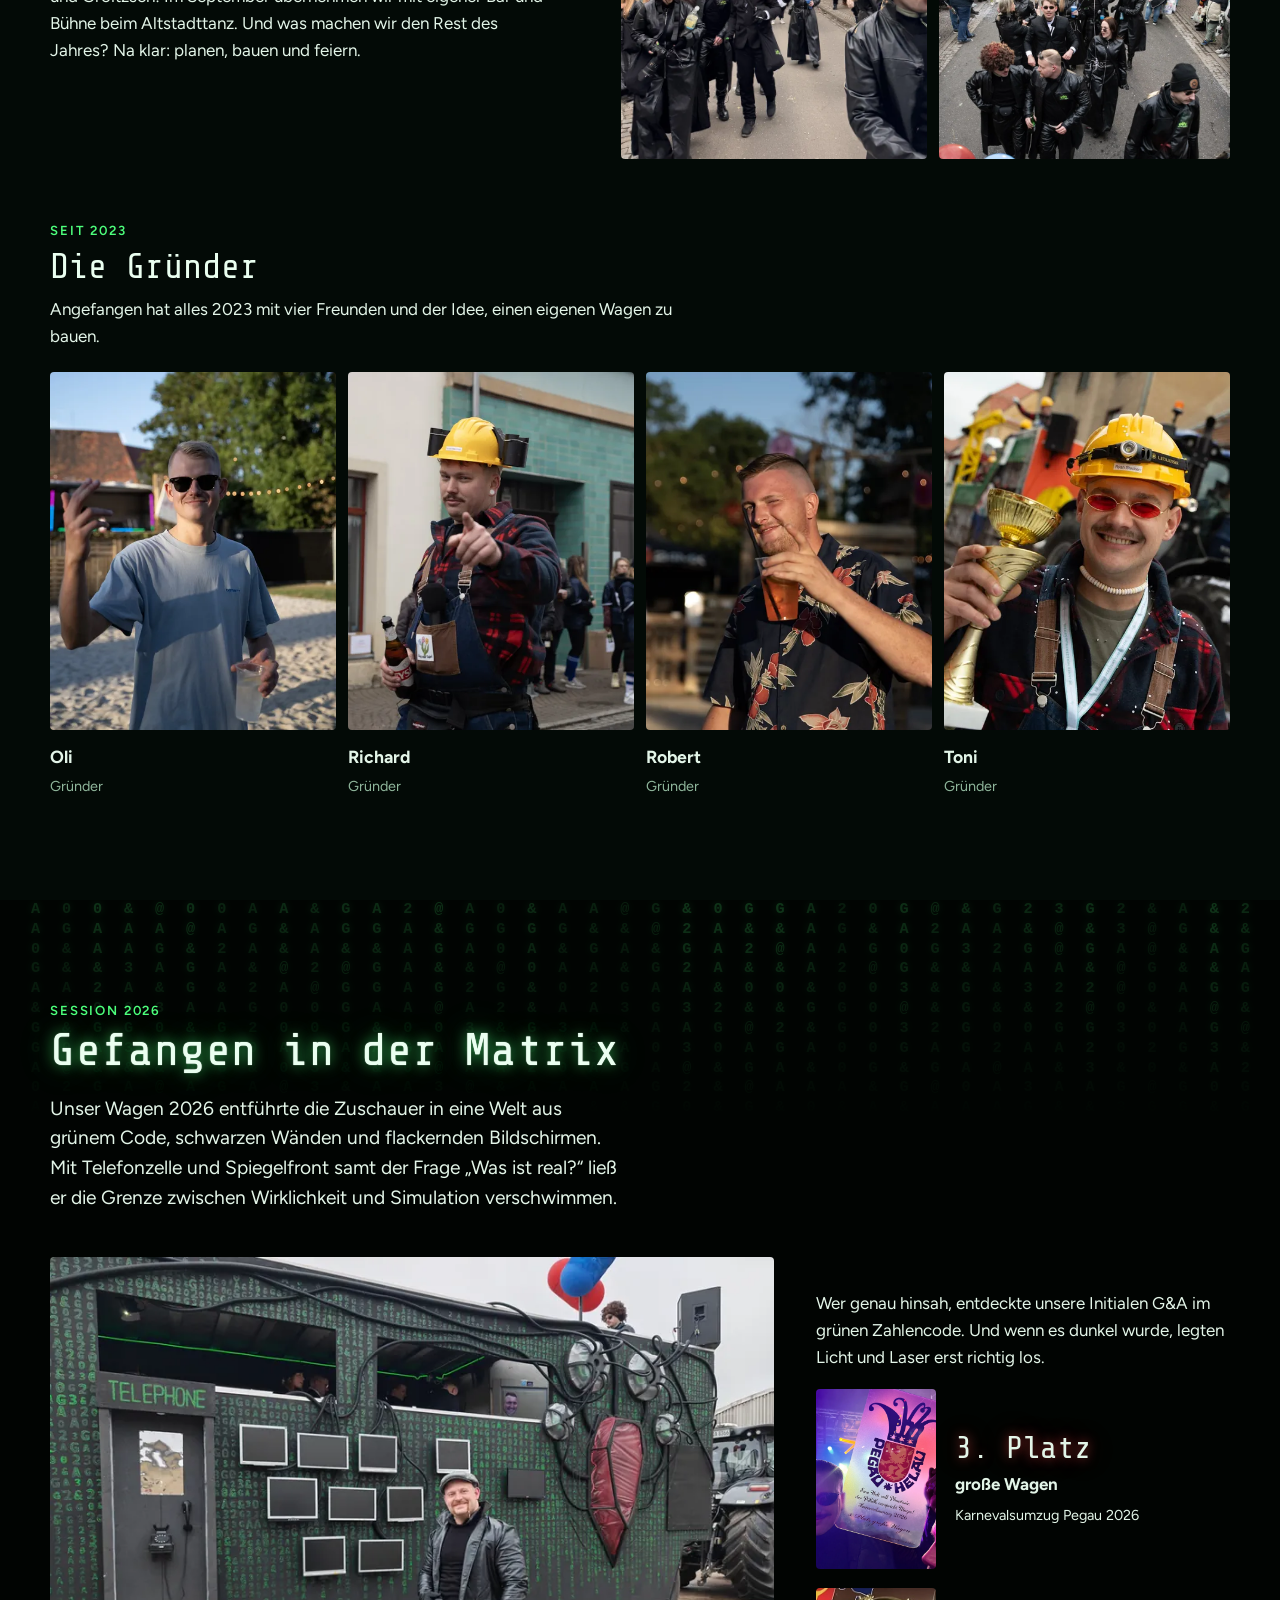
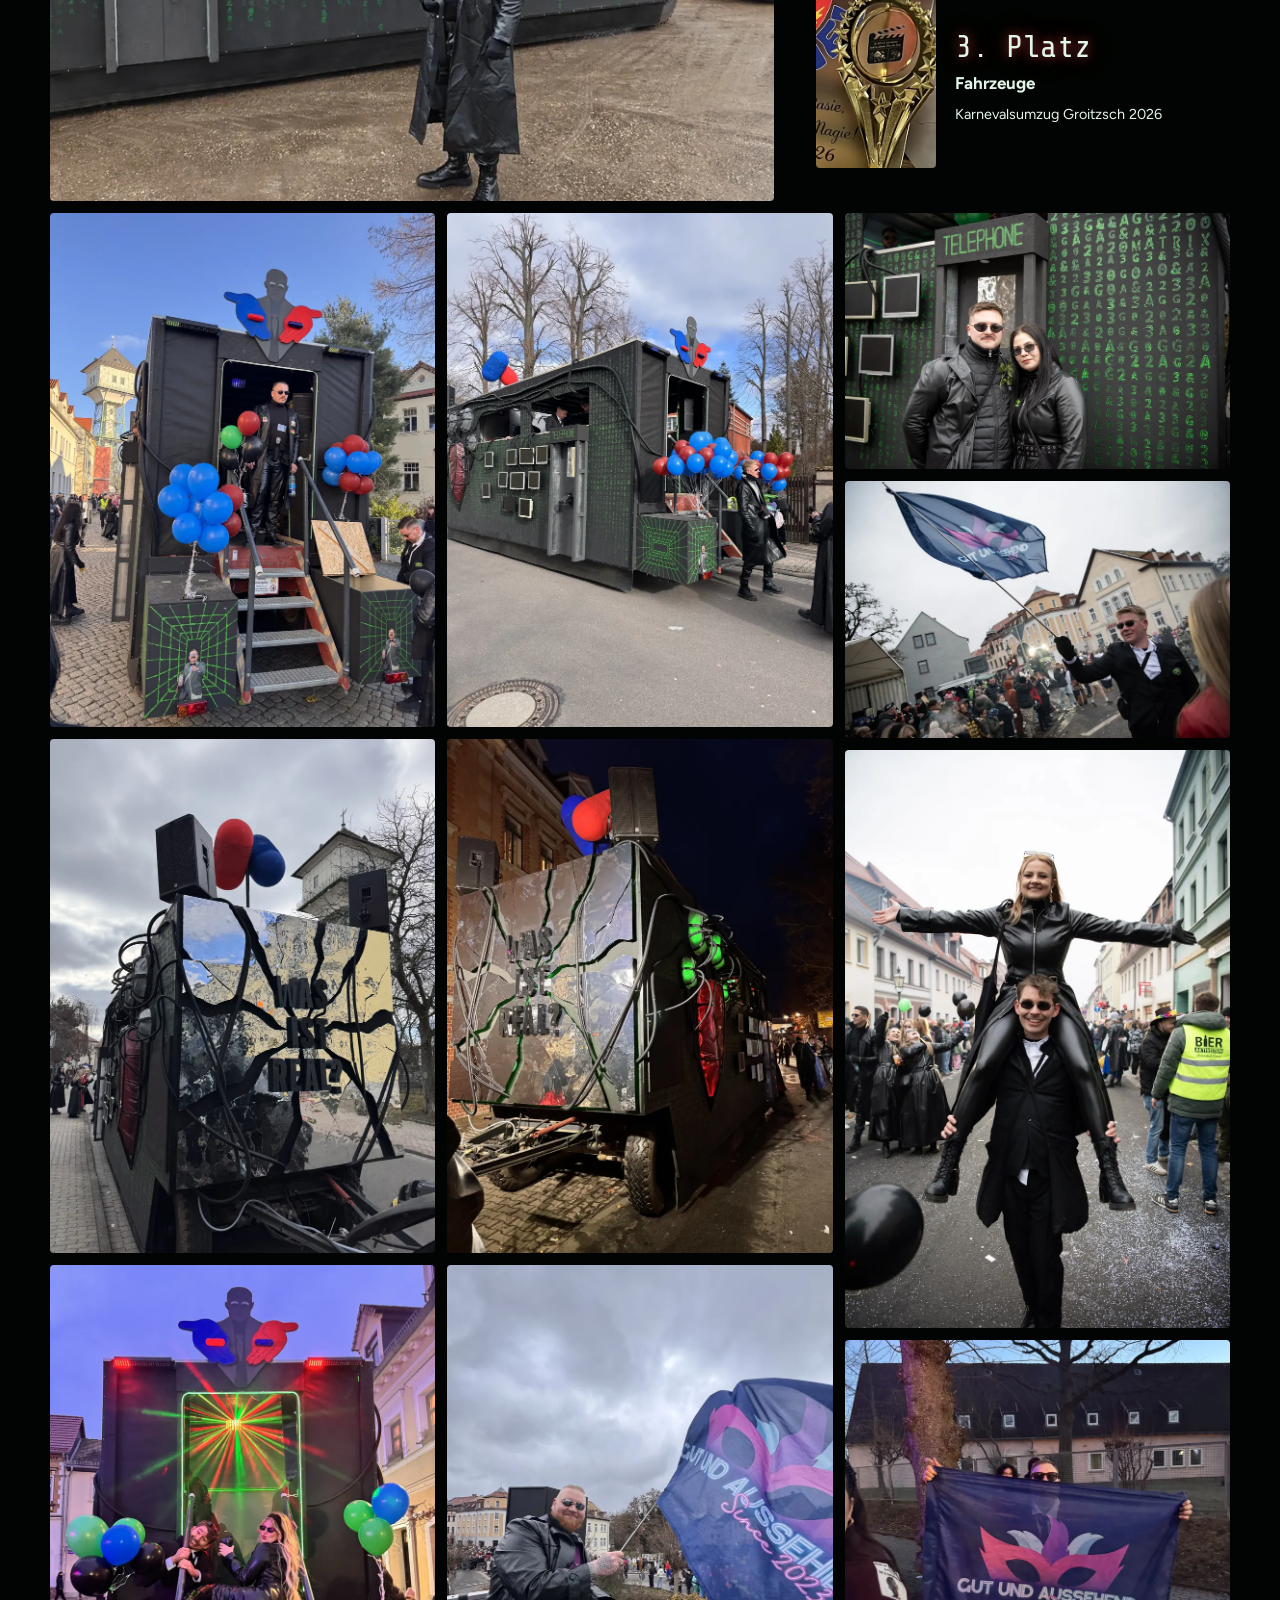
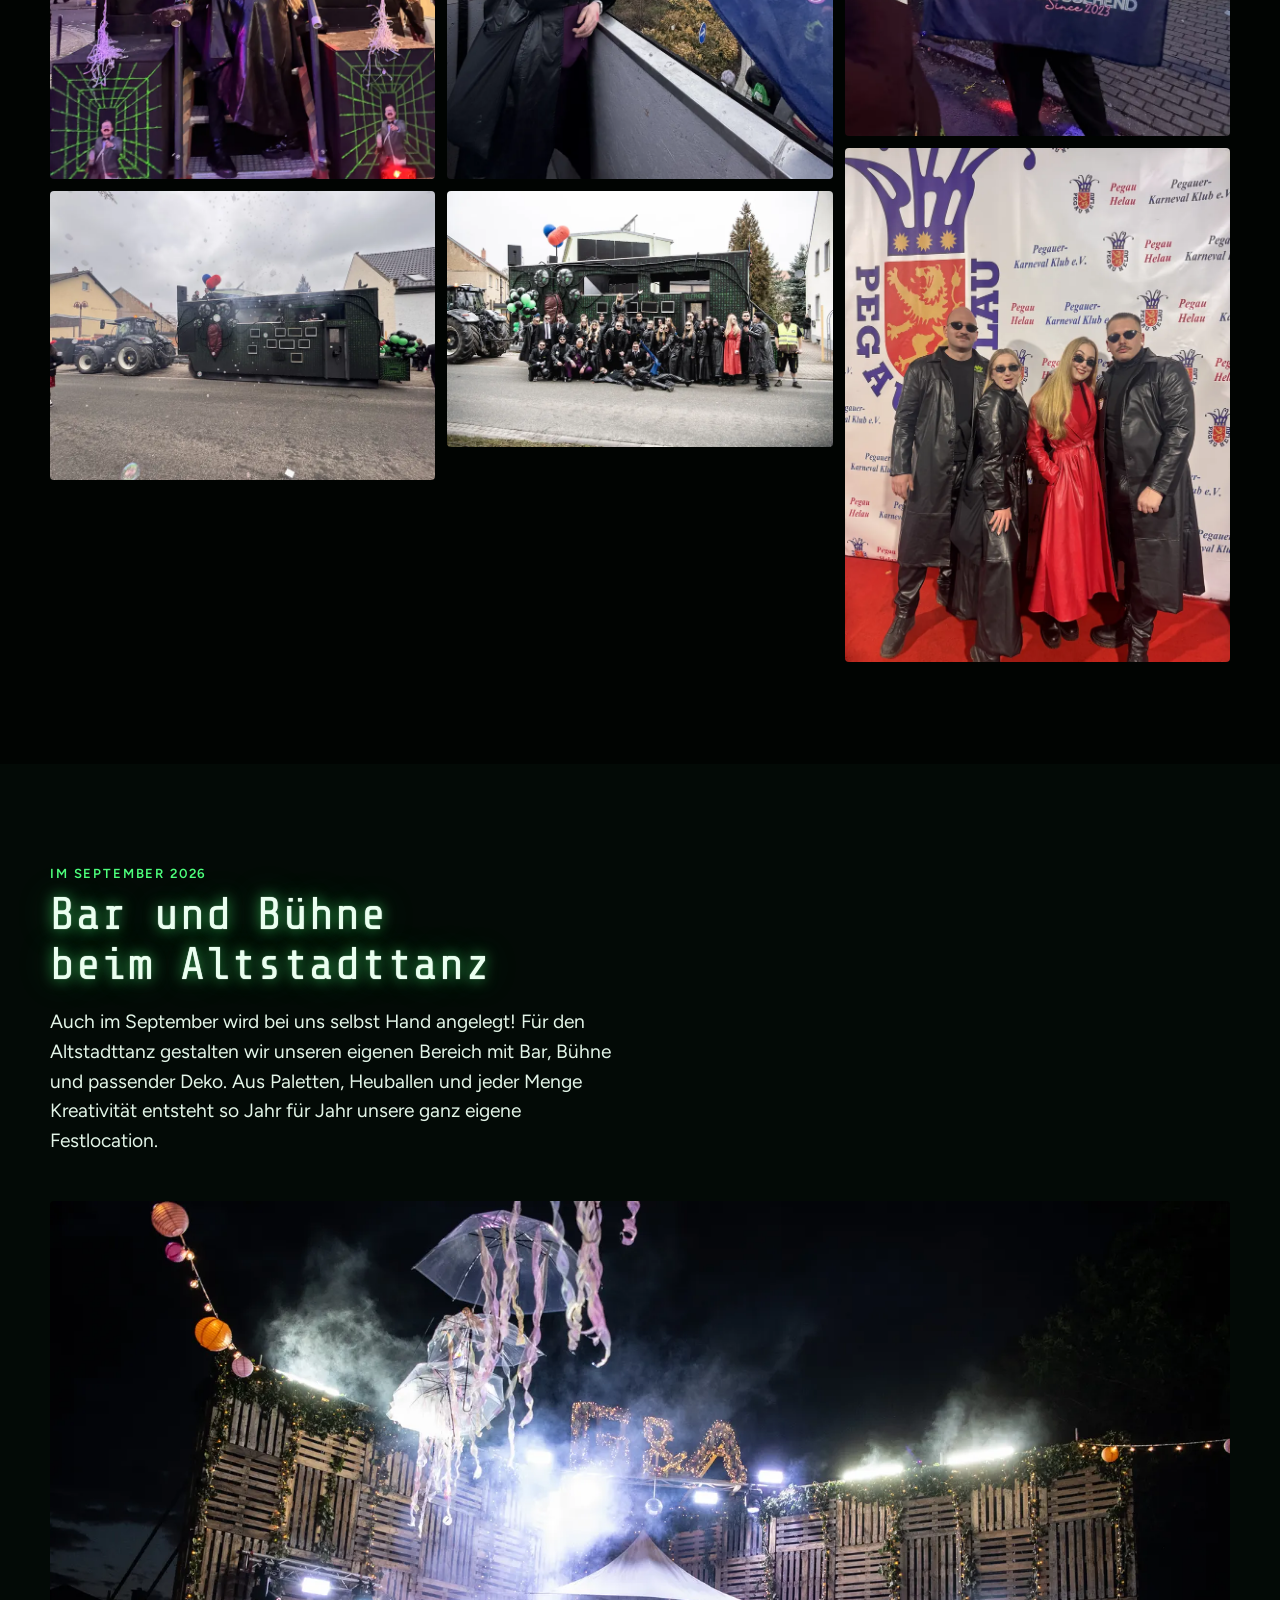
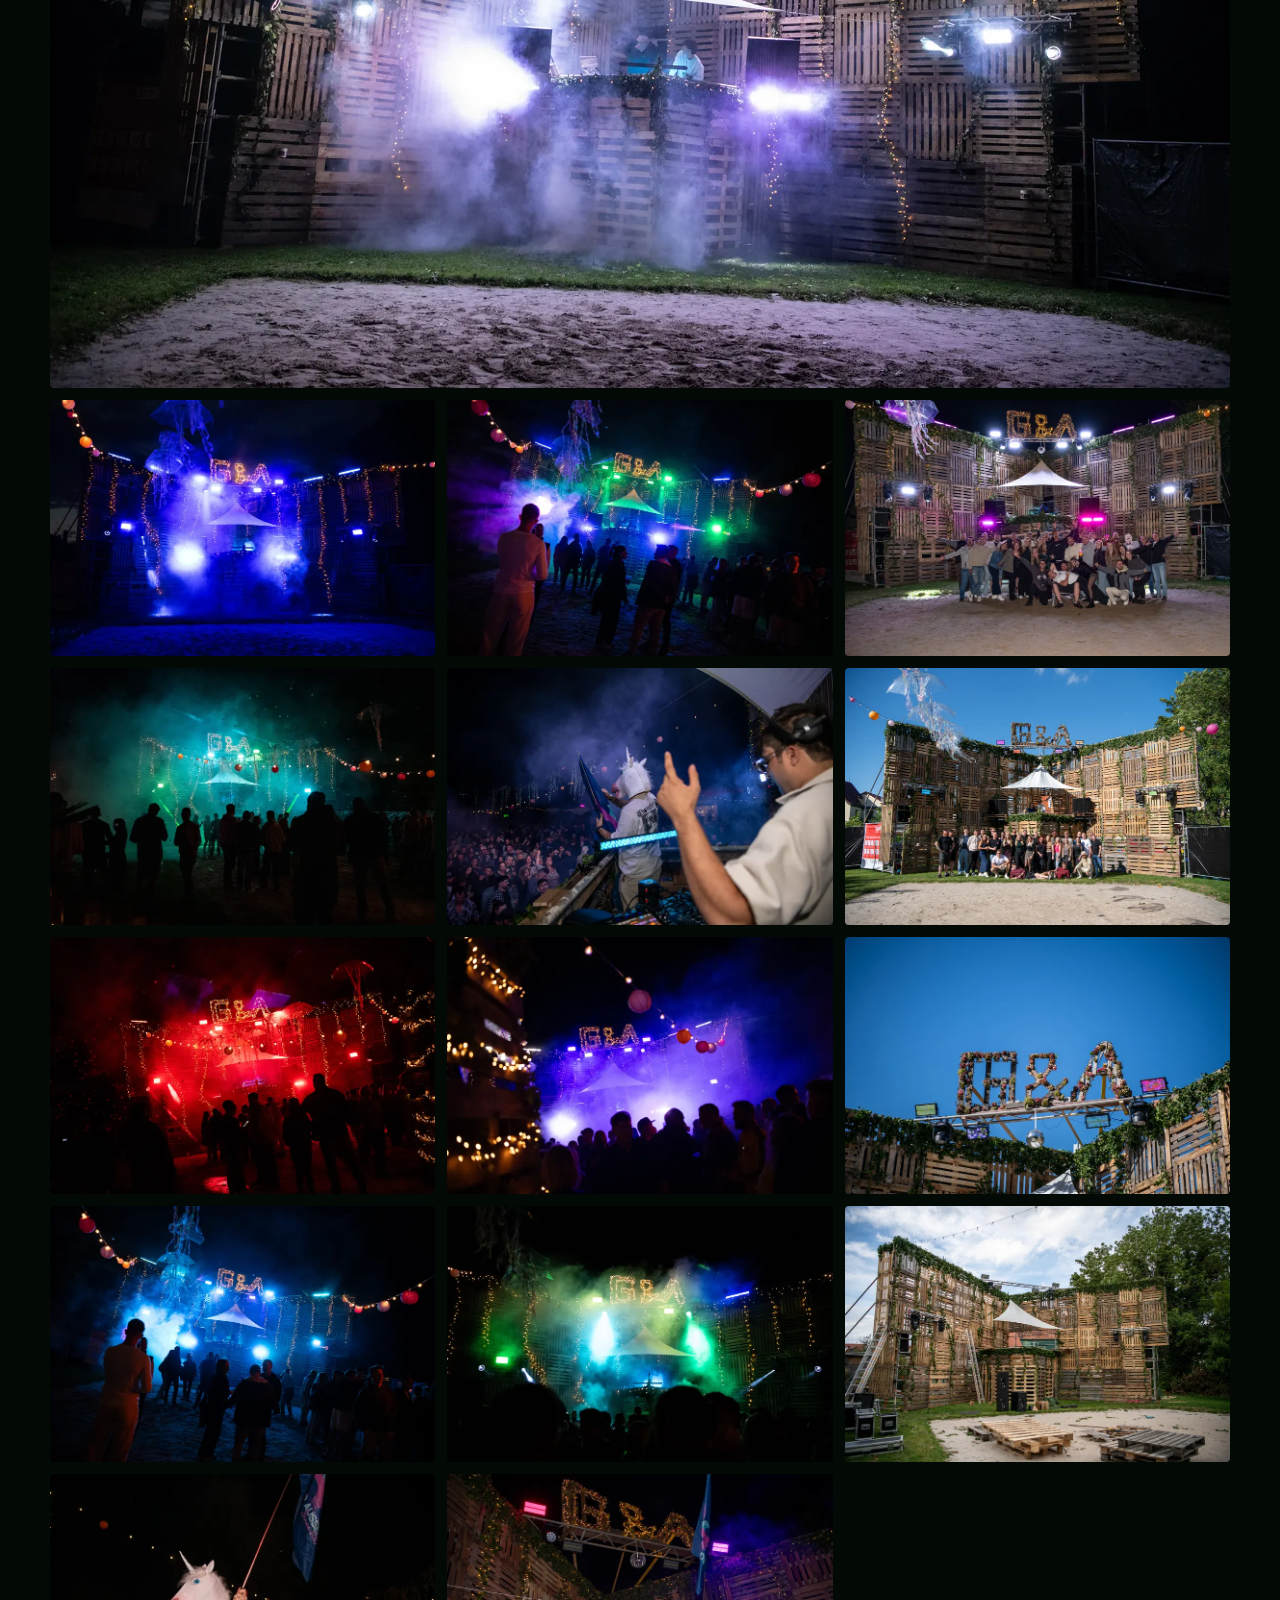
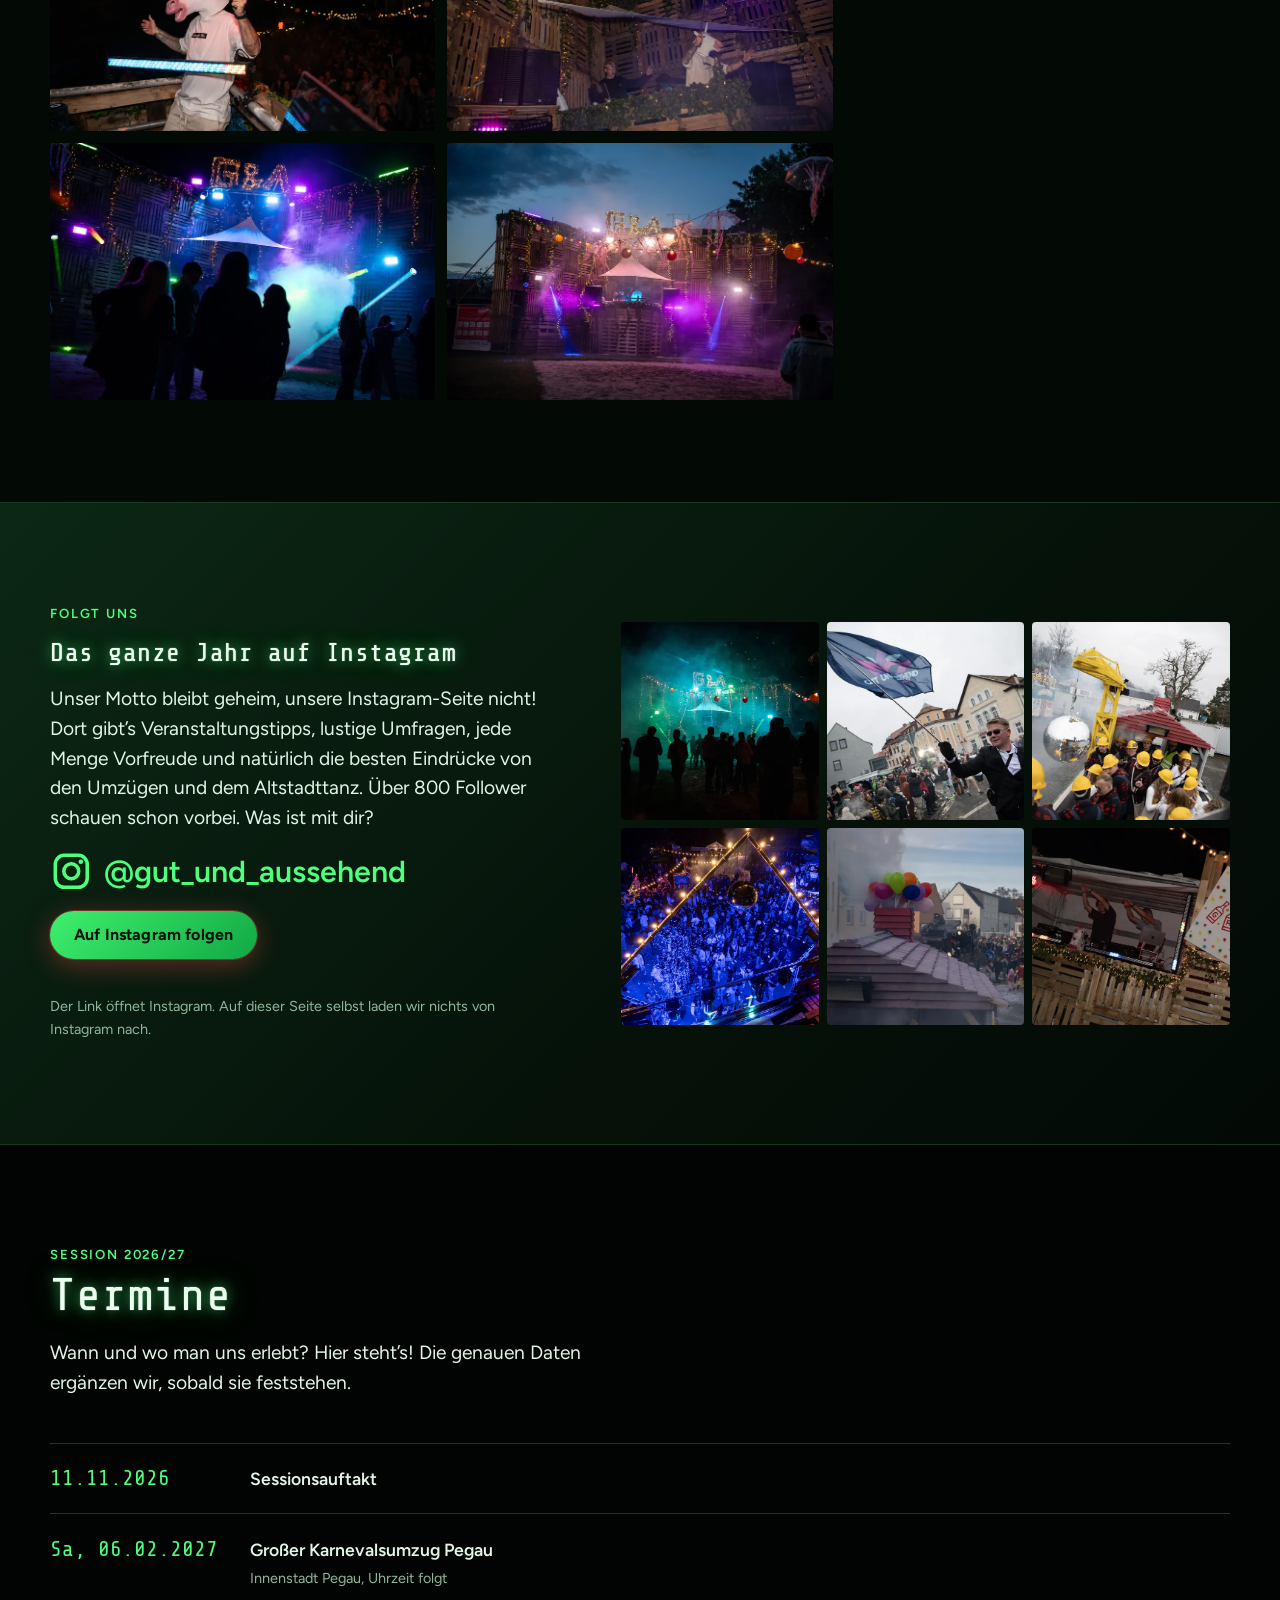
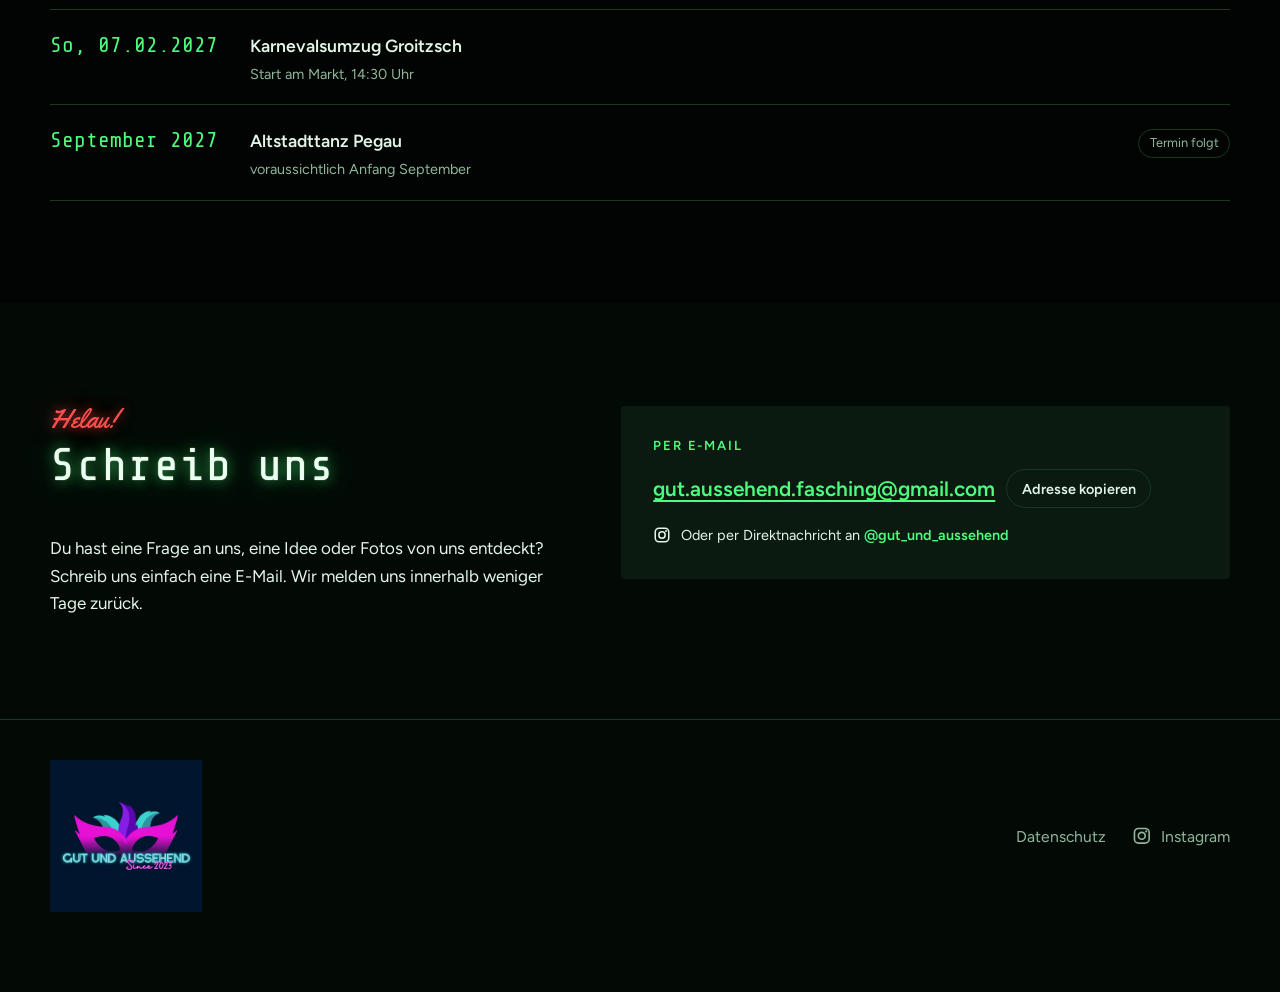
==== commit eefe6de3: "Faschingsgruppe statt Verein auf der ganzen Website - Beschreibung, Vorschau-Texte und Strukturdaten" ====
--- a/index.html
+++ b/index.html
@@ -4,19 +4,19 @@
 <meta charset="utf-8">
 <meta name="viewport" content="width=device-width, initial-scale=1, viewport-fit=cover">
 <title>Gut und Aussehend</title>
-<meta name="description" content="Gut und Aussehend ist ein Faschingsverein aus der Region Pegau und Groitzsch, gegründet 2023. Wir bauen unseren Wagen selbst, fahren bei den Karnevalsumzügen mit und stehen mit Bar und Bühne beim Altstadttanz.">
+<meta name="description" content="Gut und Aussehend ist eine Faschingsgruppe aus der Region Pegau und Groitzsch, gegründet 2023. Wir bauen unseren Wagen selbst, fahren bei den Karnevalsumzügen mit und stehen mit Bar und Bühne beim Altstadttanz.">
 <link rel="canonical" href="https://gut-aussehend.de/">
 <meta name="theme-color" content="#05152c">
 <meta property="og:type" content="website">
 <meta property="og:locale" content="de_DE">
 <meta property="og:site_name" content="Gut und Aussehend">
 <meta property="og:title" content="Gut und Aussehend">
-<meta property="og:description" content="Faschingsverein seit 2023. Selbst gebauter Wagen, Umzüge in Groitzsch und Pegau.">
+<meta property="og:description" content="Faschingsgruppe seit 2023. Selbst gebauter Wagen, Umzüge in Groitzsch und Pegau.">
 <meta property="og:image" content="https://gut-aussehend.de/assets/img/og.jpg">
 <meta property="og:url" content="https://gut-aussehend.de/">
 <meta name="twitter:card" content="summary_large_image">
 <script type="application/ld+json">
-{"@context":"https://schema.org","@type":"Organization","name":"Gut und Aussehend","url":"https://gut-aussehend.de/","logo":"https://gut-aussehend.de/assets/img/logo.png","foundingDate":"2023","description":"Faschingsverein, der seinen Wagen selbst baut und bei den Umzügen in Pegau und Groitzsch mitfährt.","email":"gut.aussehend.fasching@gmail.com","sameAs":["https://www.instagram.com/gut_und_aussehend/"],"areaServed":["Pegau","Groitzsch"]}
+{"@context":"https://schema.org","@type":"Organization","name":"Gut und Aussehend","url":"https://gut-aussehend.de/","logo":"https://gut-aussehend.de/assets/img/logo.png","foundingDate":"2023","description":"Faschingsgruppe, die ihren Wagen selbst baut und bei den Umzügen in Pegau und Groitzsch mitfährt.","email":"gut.aussehend.fasching@gmail.com","sameAs":["https://www.instagram.com/gut_und_aussehend/"],"areaServed":["Pegau","Groitzsch"]}
 </script>
 <link rel="icon" type="image/png" href="assets/img/favicon.png">
 <link rel="apple-touch-icon" href="assets/img/apple-touch-icon.png">
@@ -39,7 +39,7 @@
     </a>
     <button class="nav-toggle" type="button" aria-expanded="false" aria-controls="hauptnav">Menü</button>
     <nav class="nav" id="hauptnav" aria-label="Hauptnavigation">
-      <a href="#verein">Verein</a>
+      <a href="#gruppe">Über uns</a>
       <a href="#wagen">Wagen</a>
       <a href="#altstadttanz">Altstadttanz</a>
       <a href="#termine">Termine</a>
@@ -62,7 +62,7 @@
 <section class="hero" id="top">
   <div class="hero__media">
     <img data-for="matrix" src="assets/img/hero-l.webp" srcset="assets/img/hero-s.webp 800w, assets/img/hero-l.webp 2200w" sizes="(min-width: 900px) 60vw, 100vw" width="2200" height="1650" fetchpriority="high" alt="Unser Wagen von hinten in der Abenddämmerung. Auf der Rückwand leuchtet grün der Schriftzug »Gut und Aussehend, Gefangen in der Matrix«.">
-    <img data-for="wip" hidden src="assets/img/w-gruppe-l.webp" srcset="assets/img/w-gruppe-s.webp 800w, assets/img/w-gruppe-l.webp 1600w" sizes="(min-width: 900px) 60vw, 100vw" width="1600" height="1066" alt="Der ganze Verein in Bauarbeiter-Kostümen mit gelben Helmen vor dem Baustellen-Wagen mit gelbem Kran, 2025.">
+    <img data-for="wip" hidden src="assets/img/w-gruppe-l.webp" srcset="assets/img/w-gruppe-s.webp 800w, assets/img/w-gruppe-l.webp 1600w" sizes="(min-width: 900px) 60vw, 100vw" width="1600" height="1066" alt="Die ganze Gruppe in Bauarbeiter-Kostümen mit gelben Helmen vor dem Baustellen-Wagen mit gelbem Kran, 2025.">
     <img data-for="up" hidden src="assets/img/u-haus-l.webp" srcset="assets/img/u-haus-s.webp 800w, assets/img/u-haus-l.webp 1600w" sizes="(min-width: 900px) 60vw, 100vw" width="1600" height="1066" alt="Das lila Dach unseres Up-Hauses mit buntem Ballonstrauß am Schornstein in einer Altstadtstraße, 2024.">
   </div>
   <div class="hero__deco" aria-hidden="true">
@@ -92,19 +92,19 @@
   </div>
 </section>
 
-<ul class="facts wrap" aria-label="Der Verein in Zahlen">
+<ul class="facts wrap" aria-label="Die Gruppe in Zahlen">
   <li><strong>2023</strong><span>gegründet</span></li>
   <li><strong><span>38</span></strong><span>Mitglieder</span></li>
   <li><strong>2</strong><span>Umzüge pro Session, in Groitzsch und Pegau</span></li>
   <li><strong>4</strong><span>Preise bei den Umzügen seit 2024</span></li>
 </ul>
 
-<section class="section" id="verein">
+<section class="section" id="gruppe">
   <div class="wrap">
     <div class="split">
       <div>
         <div class="section__head">
-          <p class="eyebrow">Der Verein</p>
+          <p class="eyebrow">Über uns</p>
           <h2 class="neon">Das sind wir</h2>
         </div>
         <div class="prose">
@@ -114,13 +114,13 @@
       </div>
       <div class="collage">
         <a class="shot" href="assets/img/umzug-gruppe-l.webp" data-caption="Mit Fahne durch die Altstadt, Umzug 2026.">
-          <img src="assets/img/umzug-gruppe-s.webp" srcset="assets/img/umzug-gruppe-s.webp 800w, assets/img/umzug-gruppe-l.webp 1400w" sizes="(min-width: 900px) 28vw, 50vw" width="1400" height="1867" loading="lazy" alt="Mitglieder in schwarzen Ledermänteln laufen im Umzug durch eine Altstadtgasse, dahinter weht die Vereinsfahne.">
-        </a>
-        <a class="shot" href="assets/img/verein-gruppe-l.webp" data-caption="Fast der ganze Verein vor unserer Palettenbühne, Altstadttanz 2025.">
-          <img src="assets/img/verein-gruppe-s.webp" srcset="assets/img/verein-gruppe-s.webp 800w, assets/img/verein-gruppe-l.webp 1600w" sizes="(min-width: 900px) 26vw, 50vw" width="1600" height="1066" loading="lazy" alt="Gruppenfoto des Vereins vor einer Bühne aus Holzpaletten mit dem Schriftzug Gut und Aussehend.">
+          <img src="assets/img/umzug-gruppe-s.webp" srcset="assets/img/umzug-gruppe-s.webp 800w, assets/img/umzug-gruppe-l.webp 1400w" sizes="(min-width: 900px) 28vw, 50vw" width="1400" height="1867" loading="lazy" alt="Mitglieder in schwarzen Ledermänteln laufen im Umzug durch eine Altstadtgasse, dahinter weht unsere Fahne.">
+        </a>
+        <a class="shot" href="assets/img/verein-gruppe-l.webp" data-caption="Fast die ganze Gruppe vor unserer Palettenbühne, Altstadttanz 2025.">
+          <img src="assets/img/verein-gruppe-s.webp" srcset="assets/img/verein-gruppe-s.webp 800w, assets/img/verein-gruppe-l.webp 1600w" sizes="(min-width: 900px) 26vw, 50vw" width="1600" height="1066" loading="lazy" alt="Gruppenfoto vor einer Bühne aus Holzpaletten mit dem Schriftzug Gut und Aussehend.">
         </a>
         <a class="shot" href="assets/img/umzug-strasse-l.webp" data-caption="Mitten durch volle Straßen, Umzug 2026.">
-          <img src="assets/img/umzug-strasse-s.webp" srcset="assets/img/umzug-strasse-s.webp 800w, assets/img/umzug-strasse-l.webp 1365w" sizes="(min-width: 900px) 26vw, 50vw" width="1365" height="1024" loading="lazy" alt="Die Vereinsmitglieder in schwarzen Ledermänteln und Sonnenbrillen laufen mit Ballons durch eine Straße, an beiden Seiten dicht stehendes Publikum.">
+          <img src="assets/img/umzug-strasse-s.webp" srcset="assets/img/umzug-strasse-s.webp 800w, assets/img/umzug-strasse-l.webp 1365w" sizes="(min-width: 900px) 26vw, 50vw" width="1365" height="1024" loading="lazy" alt="Die Mitglieder in schwarzen Ledermänteln und Sonnenbrillen laufen mit Ballons durch eine Straße, an beiden Seiten dicht stehendes Publikum.">
         </a>
       </div>
     </div>
@@ -229,22 +229,22 @@
         <img src="assets/img/wagen-nacht-s.webp" srcset="assets/img/wagen-nacht-s.webp 800w, assets/img/wagen-nacht-l.webp 1400w" sizes="(min-width: 760px) 33vw, 50vw" width="1400" height="1867" loading="lazy" alt="Der Wagen bei Nacht, an der Seite leuchten grüne Lampen und ein rotes Element.">
       </a>
       <a class="shot" href="assets/img/fahne-wagen-l.webp" data-caption="Unsere Fahne auf dem Wagen.">
-        <img src="assets/img/fahne-wagen-s.webp" srcset="assets/img/fahne-wagen-s.webp 800w, assets/img/fahne-wagen-l.webp 1400w" sizes="(min-width: 760px) 33vw, 50vw" width="1400" height="1867" loading="lazy" alt="Ein Mitglied schwenkt auf dem Wagen die Fahne mit dem Vereinslogo.">
+        <img src="assets/img/fahne-wagen-s.webp" srcset="assets/img/fahne-wagen-s.webp 800w, assets/img/fahne-wagen-l.webp 1400w" sizes="(min-width: 760px) 33vw, 50vw" width="1400" height="1867" loading="lazy" alt="Ein Mitglied schwenkt auf dem Wagen die Fahne mit unserem Logo.">
       </a>
       <a class="shot" href="assets/img/m-gruppe-l.webp" data-caption="Alle zusammen vor dem Matrix-Wagen.">
-        <img src="assets/img/m-gruppe-s.webp" srcset="assets/img/m-gruppe-s.webp 800w, assets/img/m-gruppe-l.webp 1600w" sizes="(min-width: 760px) 33vw, 50vw" width="1600" height="1066" loading="lazy" alt="Gruppenfoto des Vereins in schwarzen Ledermänteln vor dem schwarz-grünen Matrix-Wagen.">
+        <img src="assets/img/m-gruppe-s.webp" srcset="assets/img/m-gruppe-s.webp 800w, assets/img/m-gruppe-l.webp 1600w" sizes="(min-width: 760px) 33vw, 50vw" width="1600" height="1066" loading="lazy" alt="Gruppenfoto in schwarzen Ledermänteln vor dem schwarz-grünen Matrix-Wagen.">
       </a>
       <a class="shot" href="assets/img/m-telefon-l.webp" data-caption="An der Telefonzelle.">
         <img src="assets/img/m-telefon-s.webp" srcset="assets/img/m-telefon-s.webp 800w, assets/img/m-telefon-l.webp 1600w" sizes="(min-width: 760px) 33vw, 50vw" width="1600" height="1066" loading="lazy" alt="Zwei Mitglieder in schwarzem Leder vor der Wagenwand mit grünem Code und der Telefonzelle.">
       </a>
       <a class="shot" href="assets/img/m-fahne-l.webp" data-caption="Mit Fahne durch Pegau.">
-        <img src="assets/img/m-fahne-s.webp" srcset="assets/img/m-fahne-s.webp 800w, assets/img/m-fahne-l.webp 1600w" sizes="(min-width: 760px) 33vw, 50vw" width="1600" height="1066" loading="lazy" alt="Ein Mitglied im schwarzen Anzug schwenkt die Vereinsfahne über einer vollen Straße.">
+        <img src="assets/img/m-fahne-s.webp" srcset="assets/img/m-fahne-s.webp 800w, assets/img/m-fahne-l.webp 1600w" sizes="(min-width: 760px) 33vw, 50vw" width="1600" height="1066" loading="lazy" alt="Ein Mitglied im schwarzen Anzug schwenkt unsere Fahne über einer vollen Straße.">
       </a>
       <a class="shot" href="assets/img/m-schultern-l.webp" data-caption="Unterwegs im Umzug.">
         <img src="assets/img/m-schultern-s.webp" srcset="assets/img/m-schultern-s.webp 800w, assets/img/m-schultern-l.webp 1365w" sizes="(min-width: 760px) 33vw, 50vw" width="1365" height="2048" loading="lazy" alt="Ein Mitglied trägt eine Frau in schwarzem Leder auf den Schultern durch die Altstadt.">
       </a>
       <a class="shot" href="assets/img/fahne-l.webp" data-caption="Unsere Fahne.">
-        <img src="assets/img/fahne-s.webp" srcset="assets/img/fahne-s.webp 800w, assets/img/fahne-l.webp 1400w" sizes="(min-width: 760px) 33vw, 50vw" width="1400" height="1437" loading="lazy" alt="Zwei Hände halten die dunkelblaue Vereinsfahne mit Maske und dem Schriftzug Gut und Aussehend, Since 2023.">
+        <img src="assets/img/fahne-s.webp" srcset="assets/img/fahne-s.webp 800w, assets/img/fahne-l.webp 1400w" sizes="(min-width: 760px) 33vw, 50vw" width="1400" height="1437" loading="lazy" alt="Zwei Hände halten unsere dunkelblaue Fahne mit Maske und dem Schriftzug Gut und Aussehend, Since 2023.">
       </a>
       <a class="shot" href="assets/img/pegau-teppich-l.webp" data-caption="Auf dem roten Teppich beim Pegauer Karneval Klub.">
         <img src="assets/img/pegau-teppich-s.webp" srcset="assets/img/pegau-teppich-s.webp 800w, assets/img/pegau-teppich-l.webp 1400w" sizes="(min-width: 760px) 33vw, 50vw" width="1400" height="1867" loading="lazy" alt="Vier Mitglieder in Kostümen stehen auf einem roten Teppich vor einer Wand mit dem Wappen des Pegauer Karneval Klubs.">
@@ -414,10 +414,10 @@
         <img src="assets/img/at26-daemmerung-s.webp" srcset="assets/img/at26-daemmerung-s.webp 800w, assets/img/at26-daemmerung-l.webp 1600w" sizes="(min-width: 760px) 33vw, 50vw" width="1600" height="1067" loading="lazy" alt="Die Bühne in der Dämmerung mit violetten Spots und Nebel.">
       </a>
       <a class="shot" href="assets/img/at26-team-nacht-l.webp" data-caption="Die Truppe nachts vor der Bühne, 2026.">
-        <img src="assets/img/at26-team-nacht-s.webp" srcset="assets/img/at26-team-nacht-s.webp 800w, assets/img/at26-team-nacht-l.webp 1600w" sizes="(min-width: 760px) 33vw, 50vw" width="1600" height="1067" loading="lazy" alt="Die Vereinsmitglieder als Gruppe vor der beleuchteten Bühne.">
+        <img src="assets/img/at26-team-nacht-s.webp" srcset="assets/img/at26-team-nacht-s.webp 800w, assets/img/at26-team-nacht-l.webp 1600w" sizes="(min-width: 760px) 33vw, 50vw" width="1600" height="1067" loading="lazy" alt="Die Mitglieder als Gruppe vor der beleuchteten Bühne.">
       </a>
       <a class="shot" href="assets/img/at26-team-l.webp" data-caption="Gruppenbild vor dem Start, 2026.">
-        <img src="assets/img/at26-team-s.webp" srcset="assets/img/at26-team-s.webp 800w, assets/img/at26-team-l.webp 1600w" sizes="(min-width: 760px) 33vw, 50vw" width="1600" height="1067" loading="lazy" alt="Die Vereinsmitglieder vor der Palettenbühne mit G&amp;A-Schriftzug bei Sonnenschein.">
+        <img src="assets/img/at26-team-s.webp" srcset="assets/img/at26-team-s.webp 800w, assets/img/at26-team-l.webp 1600w" sizes="(min-width: 760px) 33vw, 50vw" width="1600" height="1067" loading="lazy" alt="Die Mitglieder vor der Palettenbühne mit G&amp;A-Schriftzug bei Sonnenschein.">
       </a>
       <a class="shot" href="assets/img/at26-schild-l.webp" data-caption="Der Schriftzug, 2026.">
         <img src="assets/img/at26-schild-s.webp" srcset="assets/img/at26-schild-s.webp 800w, assets/img/at26-schild-l.webp 1600w" sizes="(min-width: 760px) 33vw, 50vw" width="1600" height="1067" loading="lazy" alt="Großer G&amp;A-Schriftzug aus Holz auf der Palettenwand vor blauem Himmel.">
@@ -455,7 +455,7 @@
         <img src="assets/img/at-aperol-s.webp" srcset="assets/img/at-aperol-s.webp 800w, assets/img/at-aperol-l.webp 1365w" sizes="(min-width: 760px) 33vw, 50vw" width="1365" height="2048" loading="lazy" alt="Bar aus Paletten mit Papierblumen und den Buchstaben G und A vor blauem Himmel.">
       </a>
       <a class="shot" href="assets/img/at-team-l.webp" data-caption="Am Tresen, 2025.">
-        <img src="assets/img/at-team-s.webp" srcset="assets/img/at-team-s.webp 800w, assets/img/at-team-l.webp 1400w" sizes="(min-width: 760px) 33vw, 50vw" width="1400" height="1867" loading="lazy" alt="Ein lachendes Mitglied lehnt am Tresen, im Hintergrund ein Palettenturm mit dem Vereinsbanner.">
+        <img src="assets/img/at-team-s.webp" srcset="assets/img/at-team-s.webp 800w, assets/img/at-team-l.webp 1400w" sizes="(min-width: 760px) 33vw, 50vw" width="1400" height="1867" loading="lazy" alt="Ein lachendes Mitglied lehnt am Tresen, im Hintergrund ein Palettenturm mit unserem Banner.">
       </a>
       <a class="shot" href="assets/img/aufbau-krug-l.webp" data-caption="Ein Bierkrug aus Heuballen, gebaut 2025.">
         <img src="assets/img/aufbau-krug-s.webp" srcset="assets/img/aufbau-krug-s.webp 800w, assets/img/aufbau-krug-l.webp 1400w" sizes="(min-width: 760px) 33vw, 50vw" width="1400" height="1867" loading="lazy" alt="Ein riesiger Bierkrug aus gestapelten Heuballen mit weißer Schaumkrone, obenauf steht ein Mitglied.">
@@ -472,13 +472,13 @@
     <div class="year-panel" id="altstadttanz-2024" data-year-panel="2024" data-for="up" hidden>
     <div class="feature feature--wide">
       <a class="shot" href="assets/img/at24-buehne-l.webp" data-caption="Unsere Bühne zur blauen Stunde, 2024.">
-        <img src="assets/img/at24-buehne-s.webp" srcset="assets/img/at24-buehne-s.webp 800w, assets/img/at24-buehne-l.webp 1600w" sizes="(min-width: 1180px) 1180px, 100vw" width="1600" height="1066" loading="lazy" alt="Die beleuchtete Palettenbühne mit DJ-Pult und Vereinsschild in der Dämmerung, darüber Lichterketten.">
+        <img src="assets/img/at24-buehne-s.webp" srcset="assets/img/at24-buehne-s.webp 800w, assets/img/at24-buehne-l.webp 1600w" sizes="(min-width: 1180px) 1180px, 100vw" width="1600" height="1066" loading="lazy" alt="Die beleuchtete Palettenbühne mit DJ-Pult und unserem Schild in der Dämmerung, darüber Lichterketten.">
       </a>
     </div>
 
     <div class="gallery">
       <a class="shot" href="assets/img/at24-dj-buehne-l.webp" data-caption="Die DJ-Bühne bei Nacht, 2024.">
-        <img src="assets/img/at24-dj-buehne-s.webp" srcset="assets/img/at24-dj-buehne-s.webp 800w, assets/img/at24-dj-buehne-l.webp 1600w" sizes="(min-width: 760px) 33vw, 50vw" width="1600" height="1066" loading="lazy" alt="Die Palettenbühne mit DJ-Pult, Lichterketten und dem bunten Vereinsschild bei Nacht.">
+        <img src="assets/img/at24-dj-buehne-s.webp" srcset="assets/img/at24-dj-buehne-s.webp 800w, assets/img/at24-dj-buehne-l.webp 1600w" sizes="(min-width: 760px) 33vw, 50vw" width="1600" height="1066" loading="lazy" alt="Die Palettenbühne mit DJ-Pult, Lichterketten und unserem bunten Schild bei Nacht.">
       </a>
       <a class="shot" href="assets/img/at24-menge-l.webp" data-caption="Vom Pult in die Menge, 2024.">
         <img src="assets/img/at24-menge-s.webp" srcset="assets/img/at24-menge-s.webp 800w, assets/img/at24-menge-l.webp 1600w" sizes="(min-width: 760px) 33vw, 50vw" width="1600" height="1066" loading="lazy" alt="Blick über die Schulter des DJs auf eine Menge im Nebel unter Lichterketten.">
@@ -493,10 +493,10 @@
         <img src="assets/img/at24-gelaende-s.webp" srcset="assets/img/at24-gelaende-s.webp 800w, assets/img/at24-gelaende-l.webp 1600w" sizes="(min-width: 760px) 33vw, 50vw" width="1600" height="1066" loading="lazy" alt="Gäste als Silhouetten vor beleuchteten Palettenständen, Lichterketten und Nebel.">
       </a>
       <a class="shot" href="assets/img/at24-team-l.webp" data-caption="Die Truppe vor der Bühne, 2024.">
-        <img src="assets/img/at24-team-s.webp" srcset="assets/img/at24-team-s.webp 800w, assets/img/at24-team-l.webp 1600w" sizes="(min-width: 760px) 33vw, 50vw" width="1600" height="899" loading="lazy" alt="Die Vereinsmitglieder stehen als Gruppe vor der Palettenbühne mit dem Vereinsschild.">
+        <img src="assets/img/at24-team-s.webp" srcset="assets/img/at24-team-s.webp 800w, assets/img/at24-team-l.webp 1600w" sizes="(min-width: 760px) 33vw, 50vw" width="1600" height="899" loading="lazy" alt="Die Mitglieder stehen als Gruppe vor der Palettenbühne mit unserem Schild.">
       </a>
       <a class="shot" href="assets/img/at24-tag-l.webp" data-caption="Die Bühne am Nachmittag, 2024.">
-        <img src="assets/img/at24-tag-s.webp" srcset="assets/img/at24-tag-s.webp 800w, assets/img/at24-tag-l.webp 1600w" sizes="(min-width: 760px) 33vw, 50vw" width="1600" height="1066" loading="lazy" alt="Palettenbühne mit Vereinsschild und großen Boxen am Nachmittag.">
+        <img src="assets/img/at24-tag-s.webp" srcset="assets/img/at24-tag-s.webp 800w, assets/img/at24-tag-l.webp 1600w" sizes="(min-width: 760px) 33vw, 50vw" width="1600" height="1066" loading="lazy" alt="Palettenbühne mit unserem Schild und großen Boxen am Nachmittag.">
       </a>
       <a class="shot" href="assets/img/at24-nebel-tag-l.webp" data-caption="Nebelmaschine an, 2024.">
         <img src="assets/img/at24-nebel-tag-s.webp" srcset="assets/img/at24-nebel-tag-s.webp 800w, assets/img/at24-nebel-tag-l.webp 1600w" sizes="(min-width: 760px) 33vw, 50vw" width="1600" height="1066" loading="lazy" alt="Die Palettenbühne von unten, aus der Nebel quillt, oben legt der DJ auf.">
@@ -572,7 +572,7 @@
           <h2 class="neon">Schreib uns</h2>
         </div>
         <div class="prose">
-          <p>Du hast eine Frage zum Verein, eine Idee oder Fotos von uns entdeckt? Schreib uns einfach eine E-Mail. Wir melden uns innerhalb weniger Tage zurück.</p>
+          <p>Du hast eine Frage an uns, eine Idee oder Fotos von uns entdeckt? Schreib uns einfach eine E-Mail. Wir melden uns innerhalb weniger Tage zurück.</p>
         </div>
       </div>
       <div class="contact">
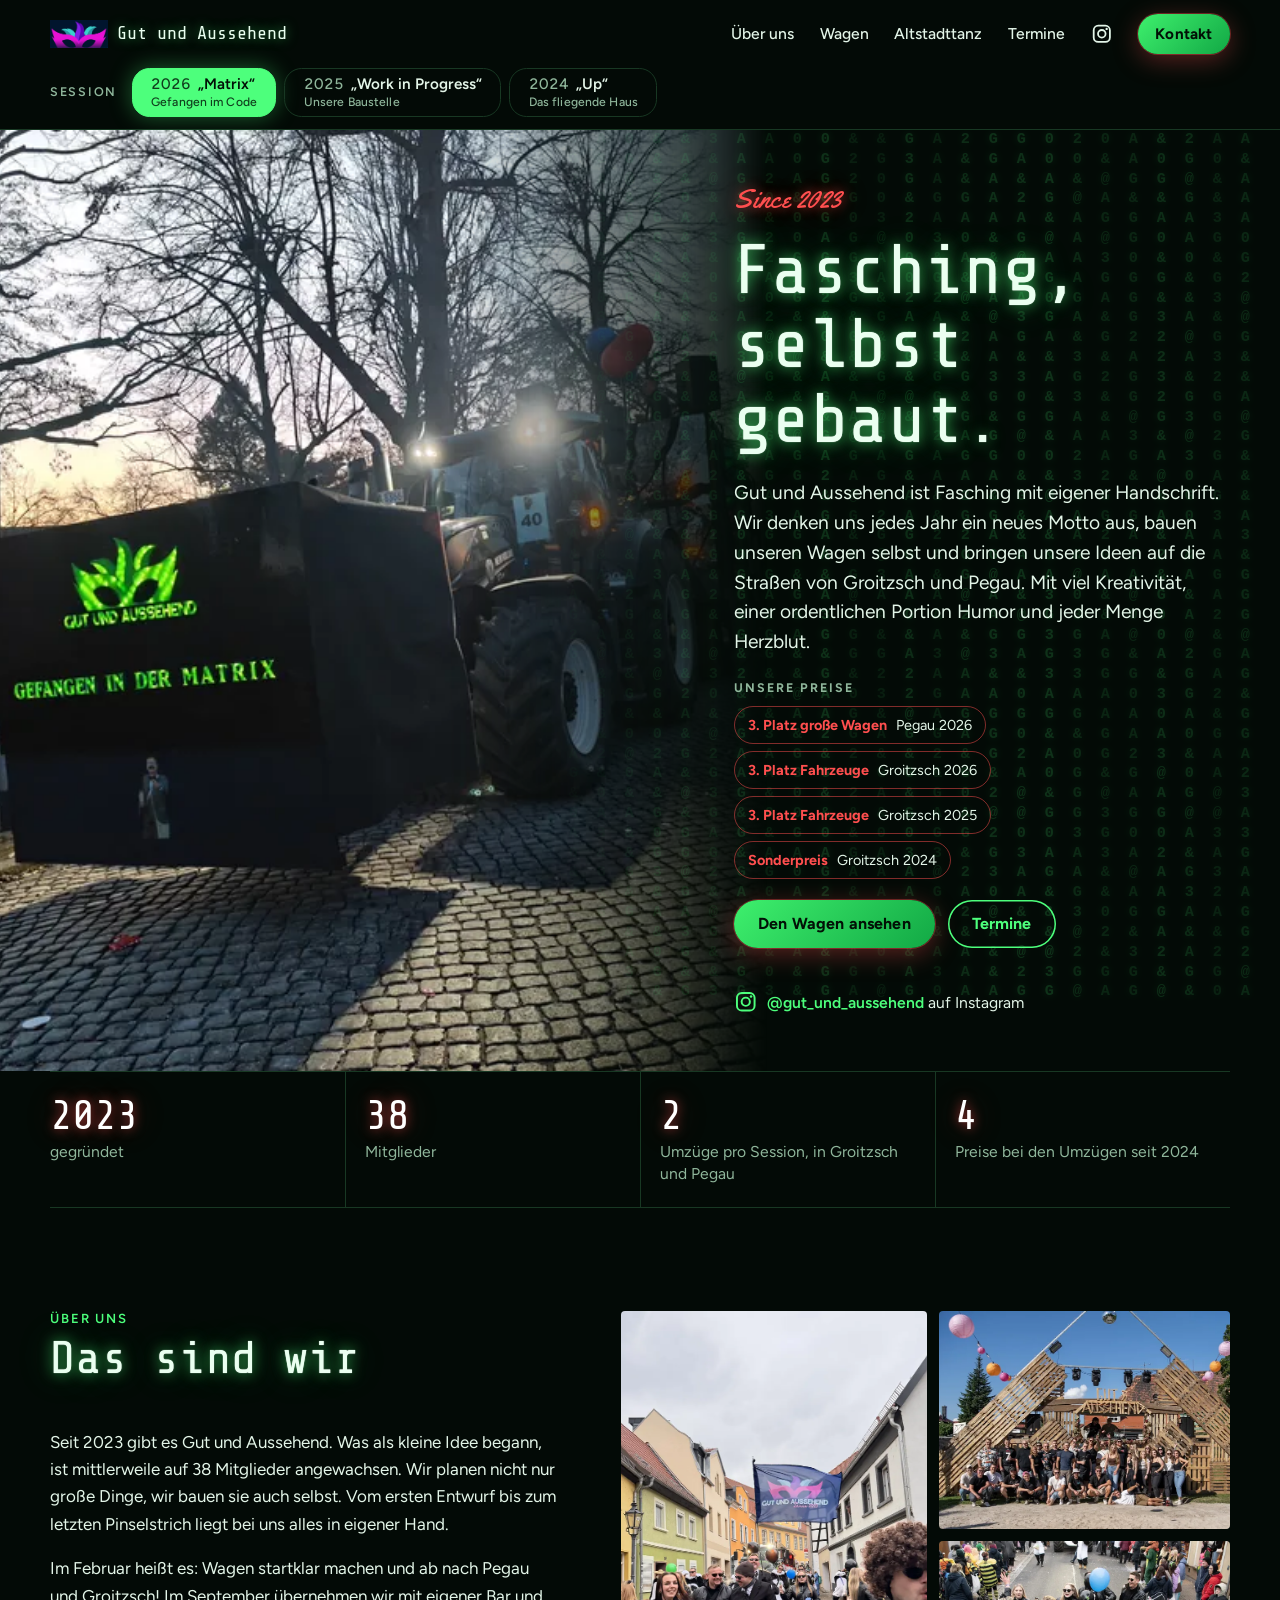
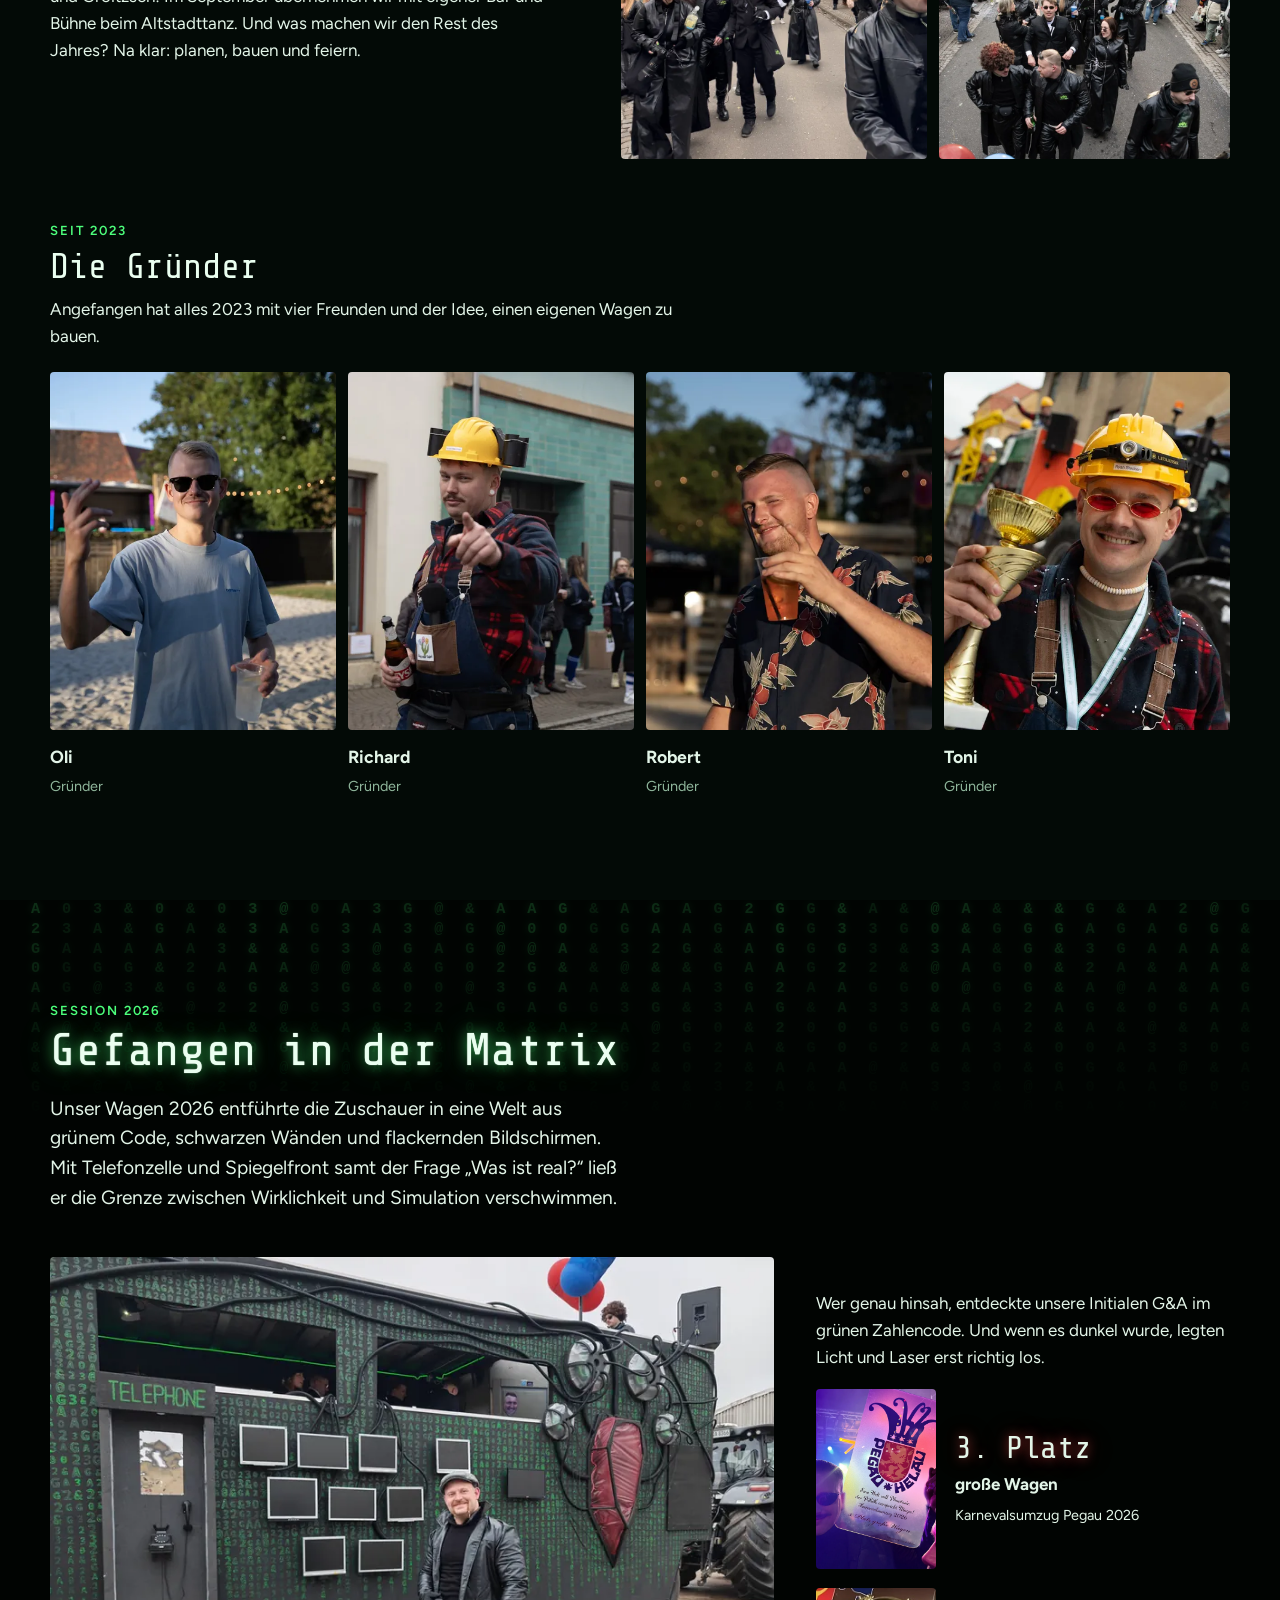
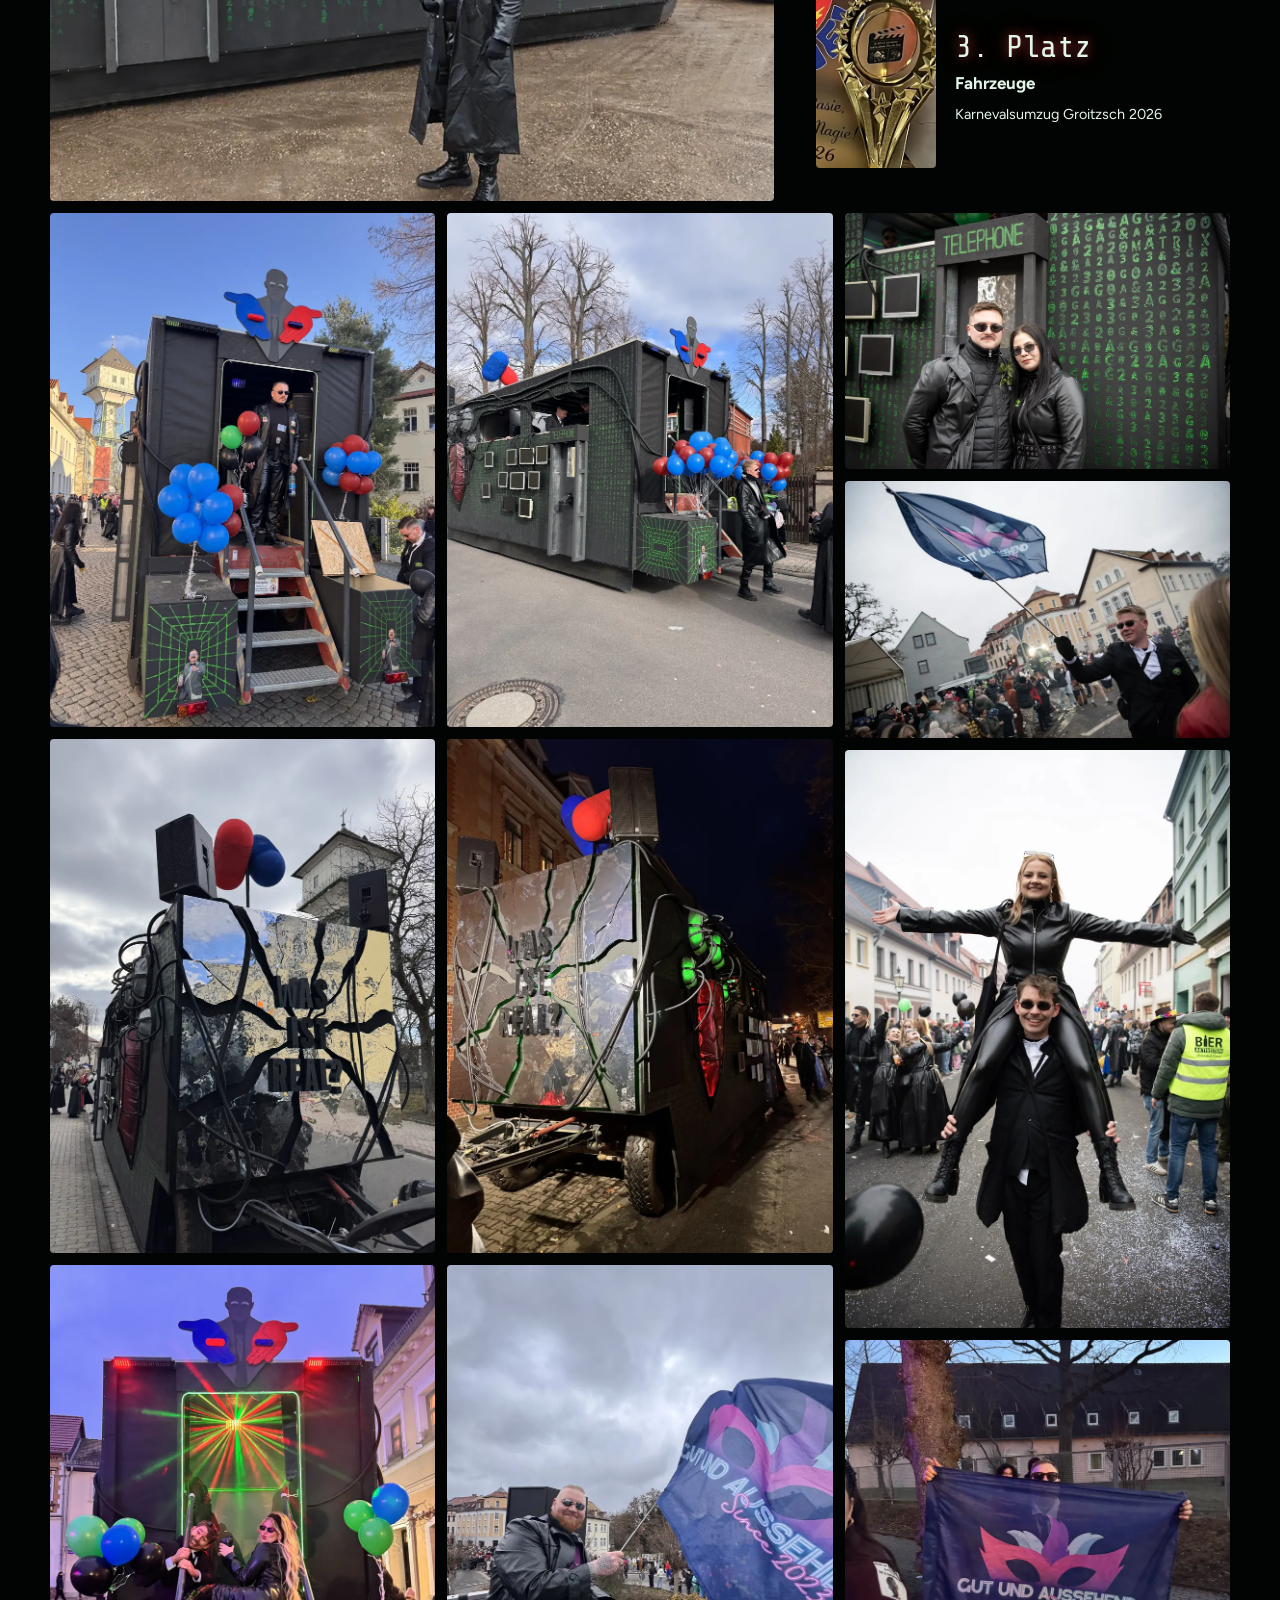
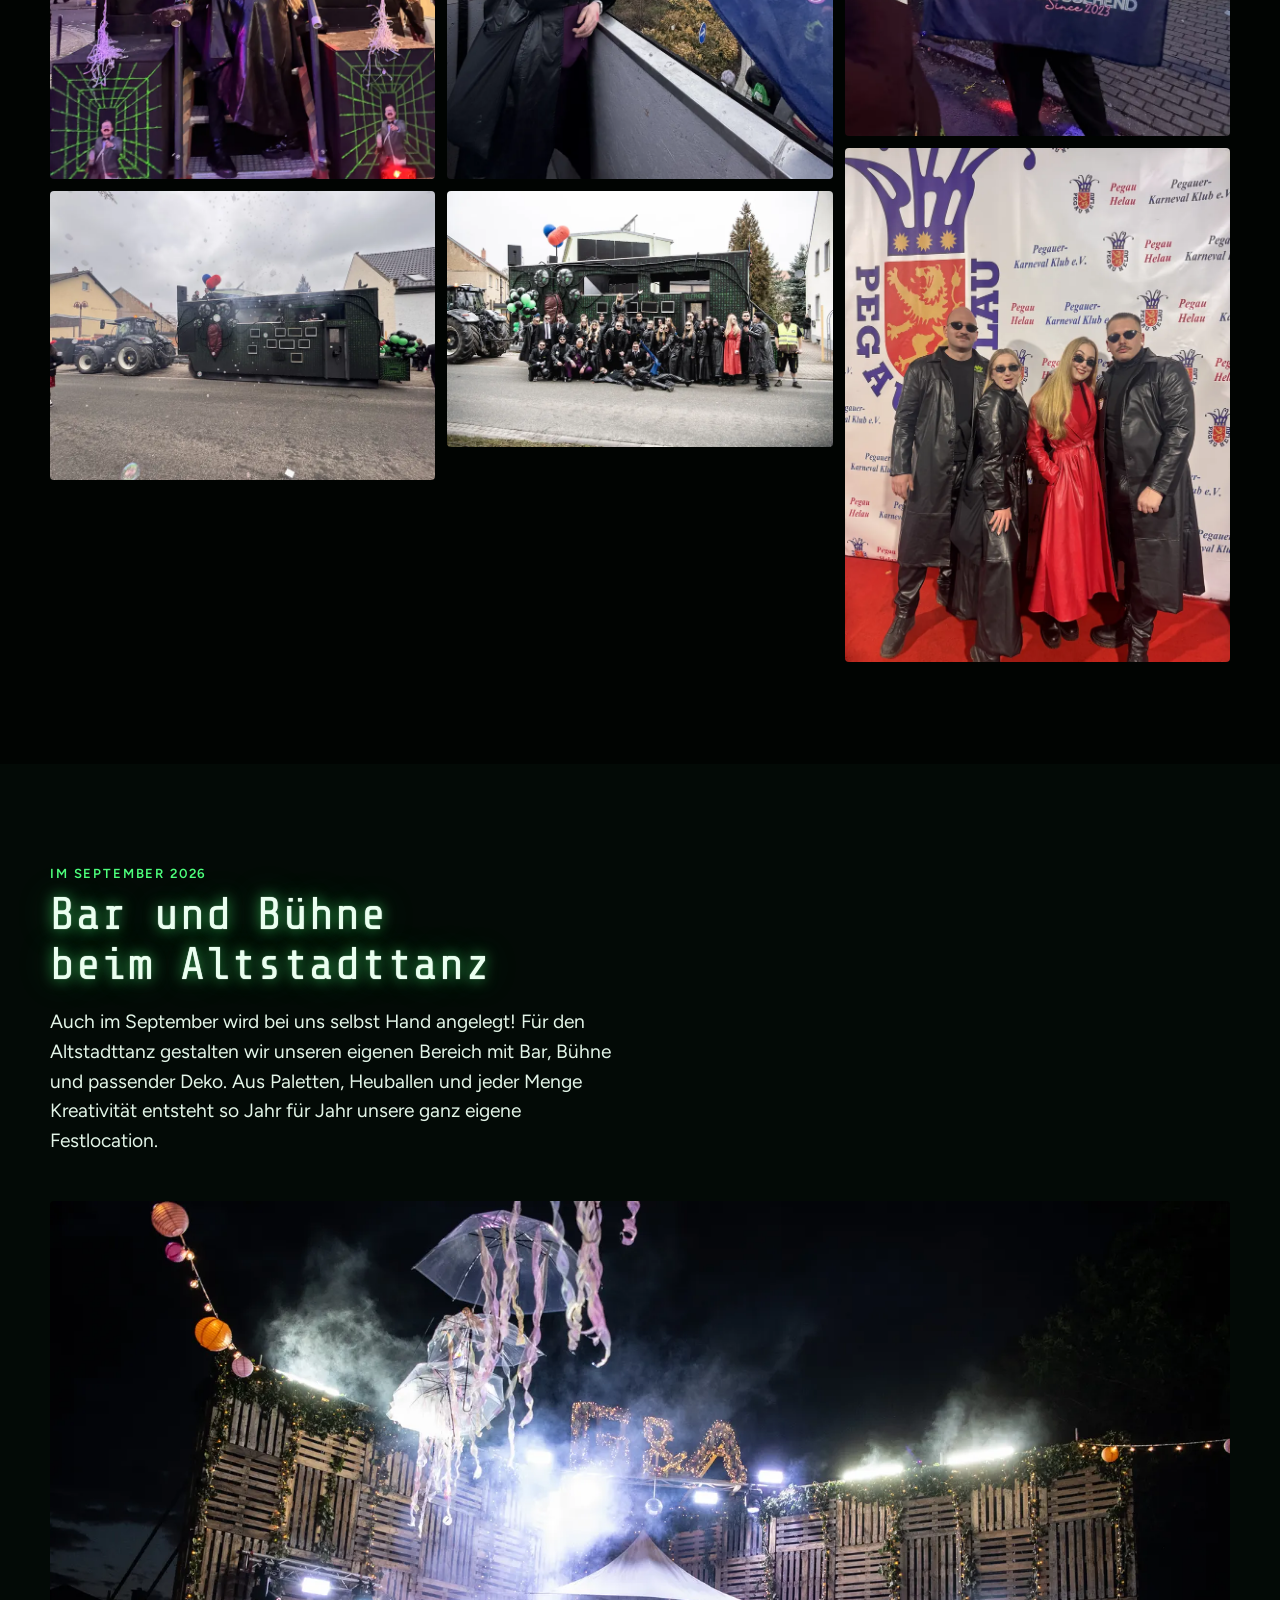
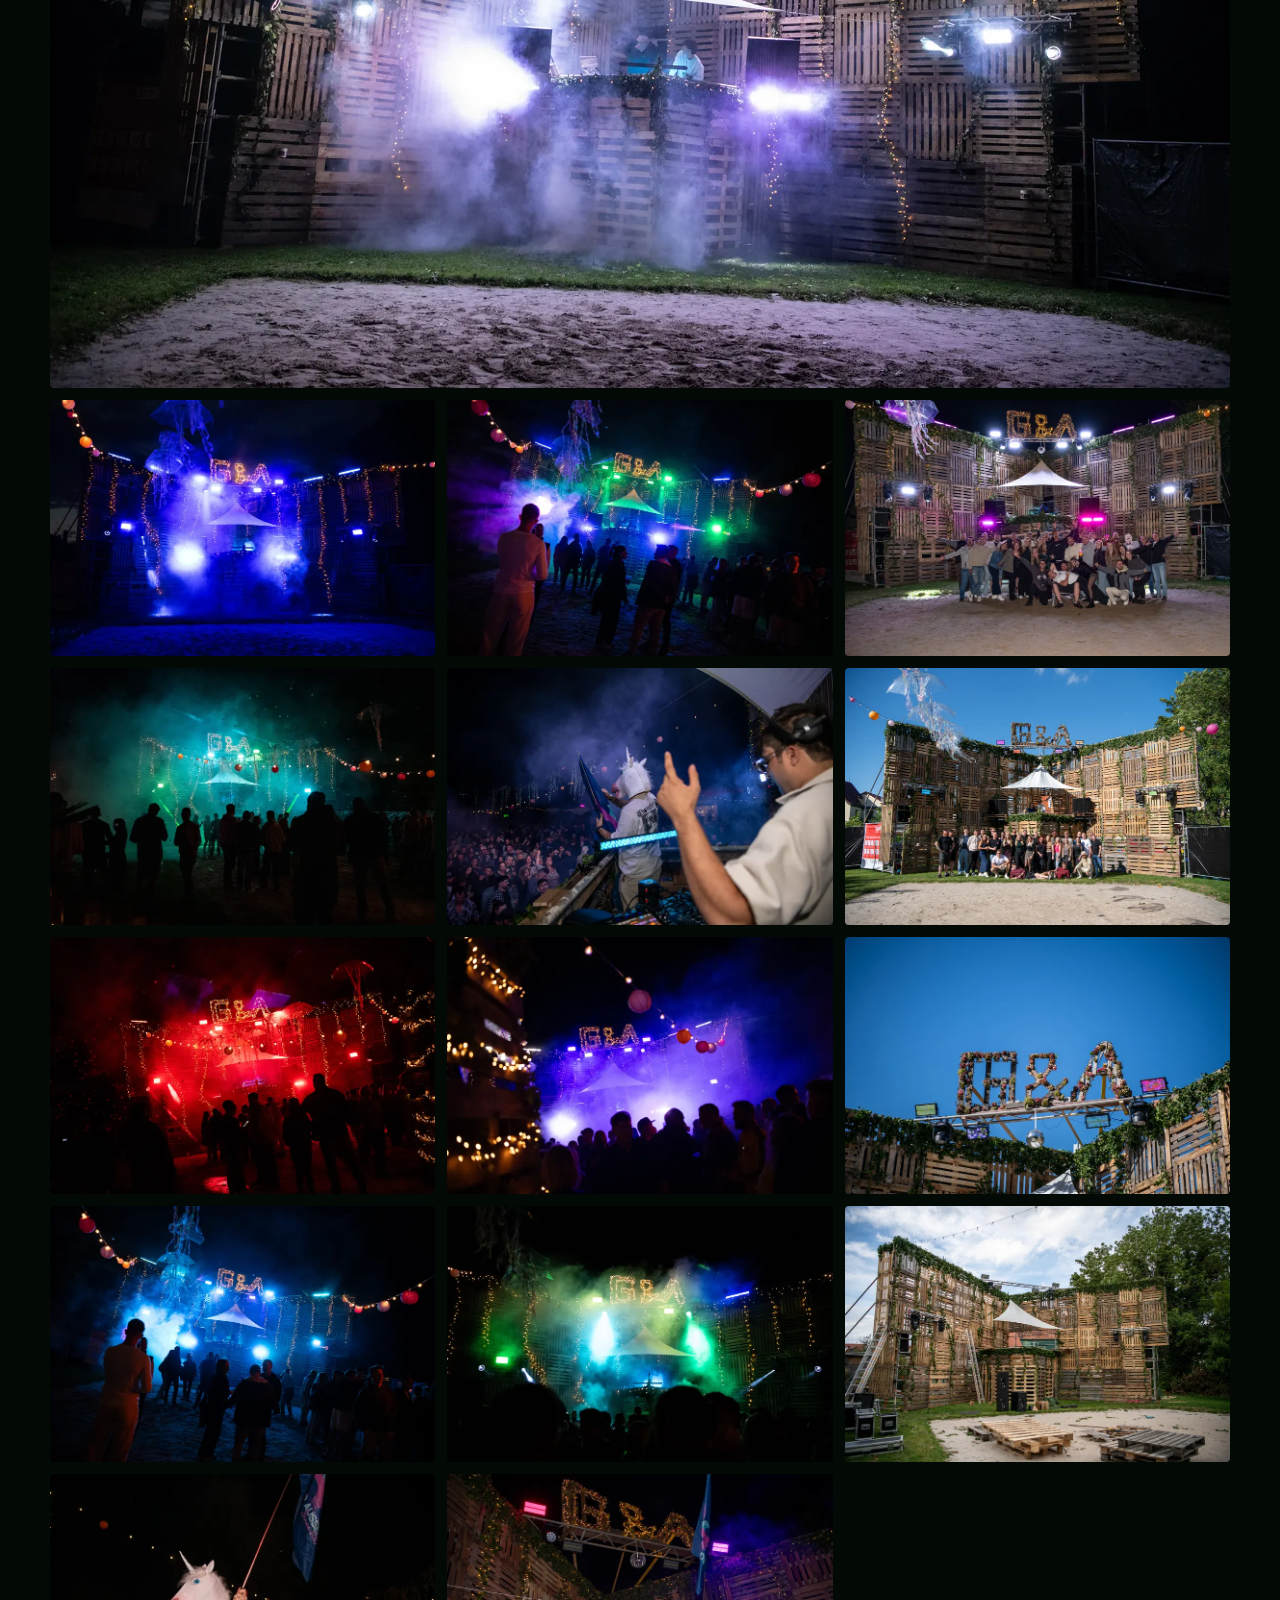
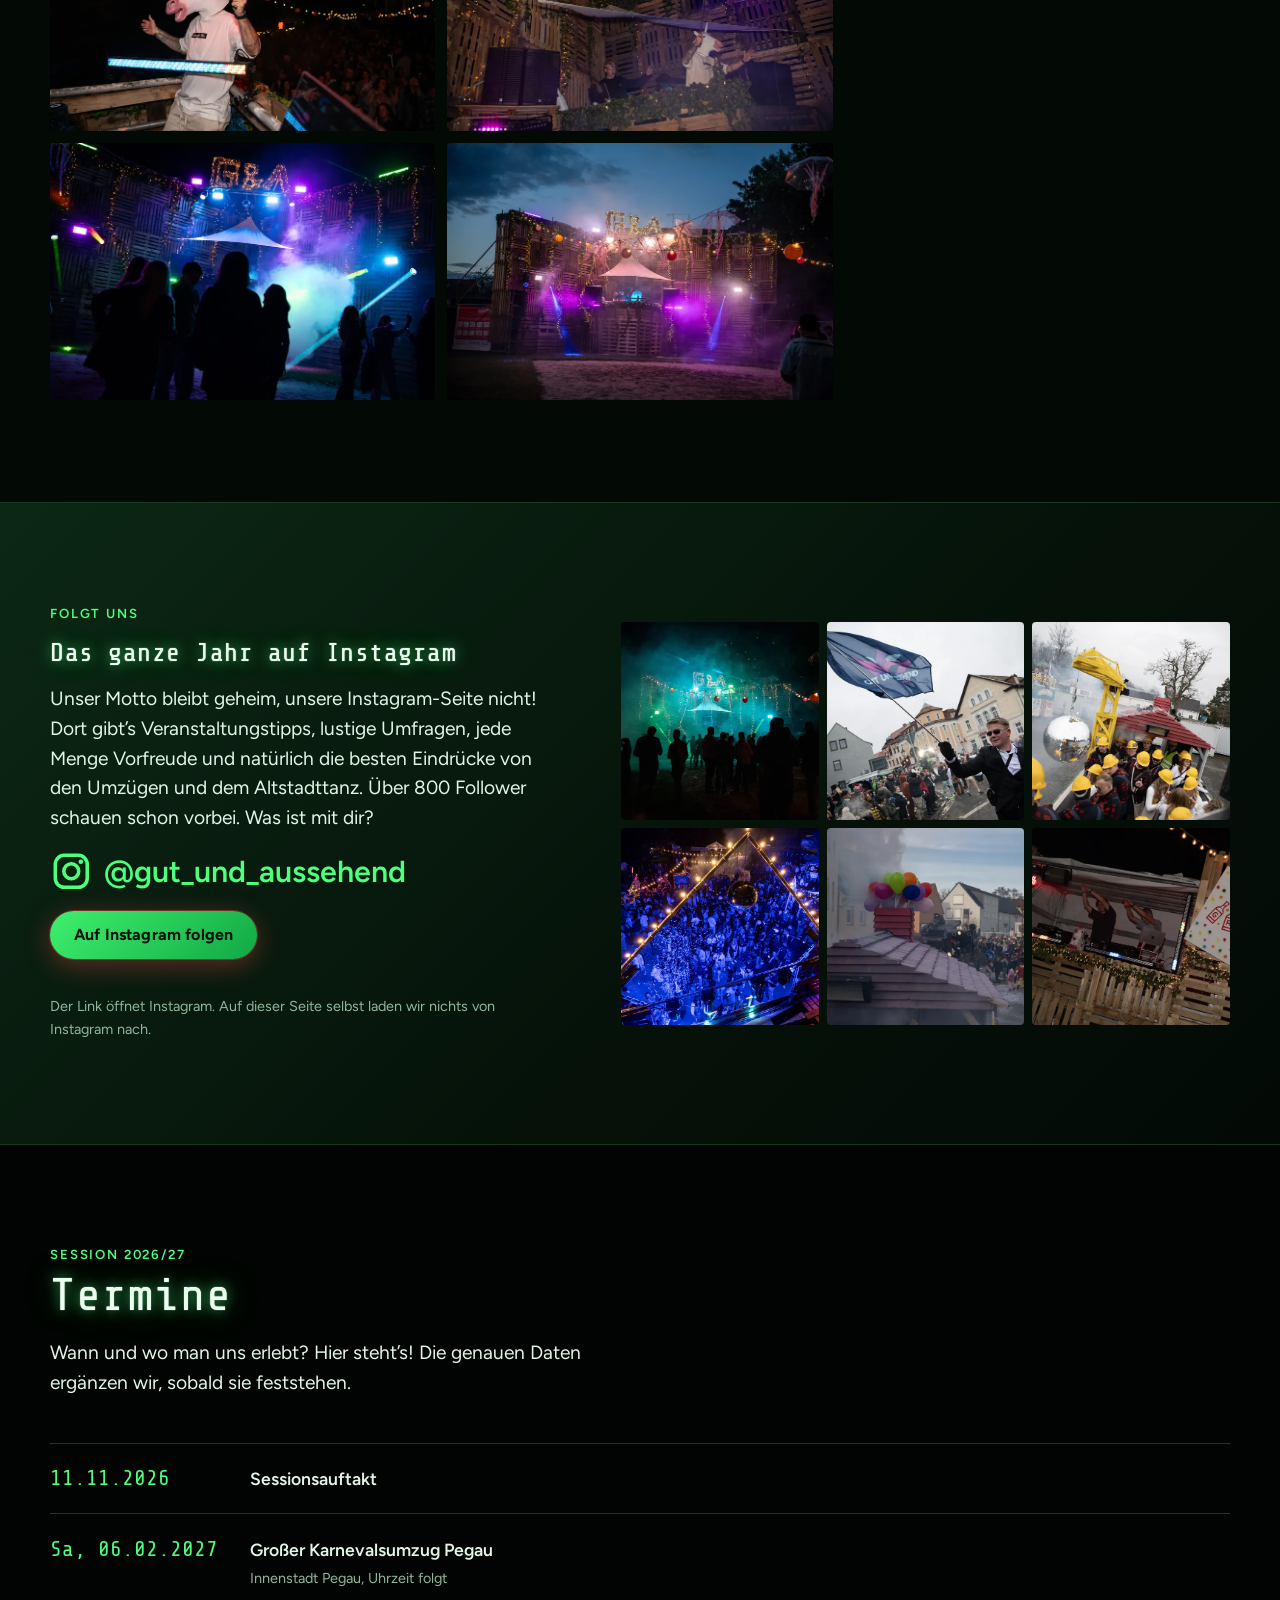
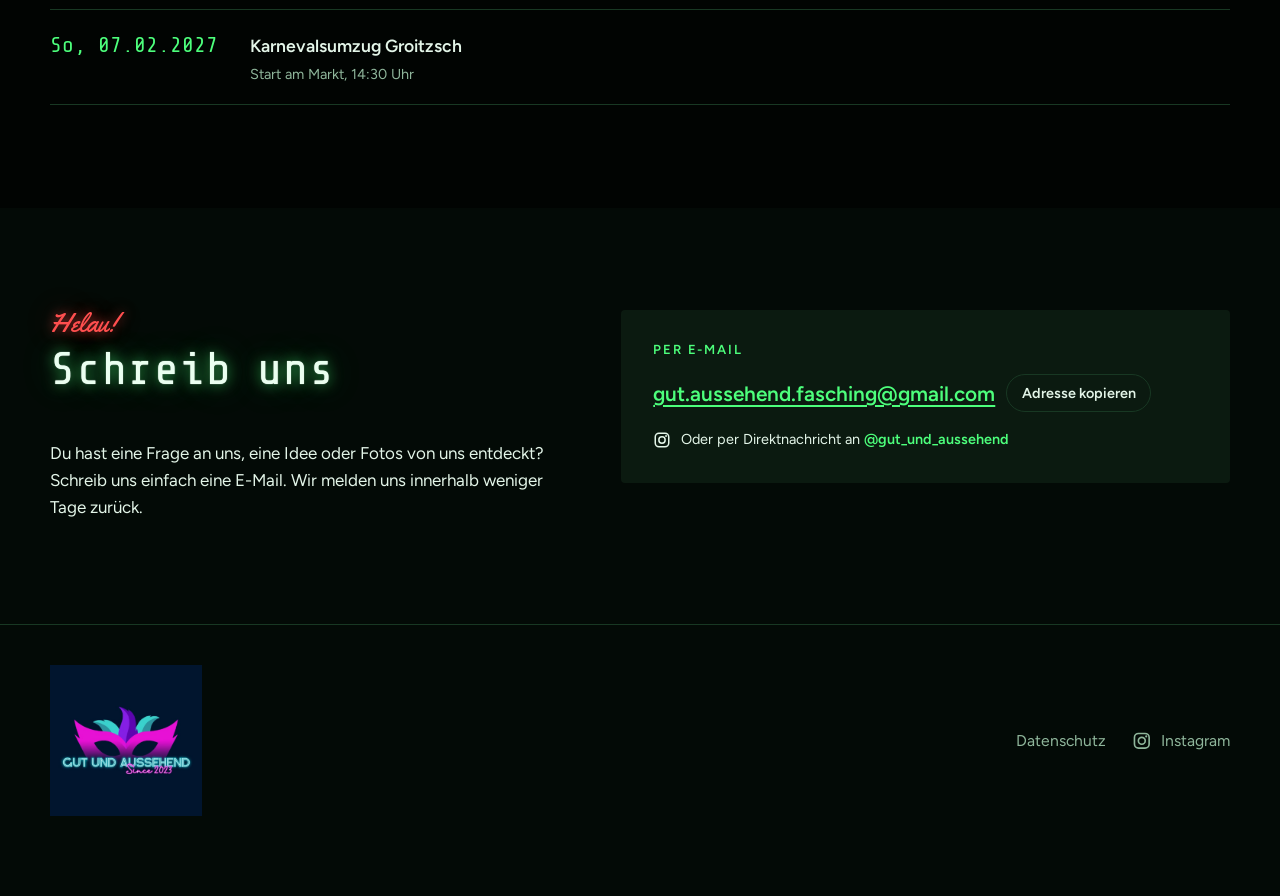
==== commit 0db3198f: "Termin Altstadttanz September 2027 entfernt Co-Authored-By: Claude Opus 5.5 <noreply@anthropic.com> " ====
--- a/index.html
+++ b/index.html
@@ -21,7 +21,7 @@
 <link rel="icon" type="image/png" href="assets/img/favicon.png">
 <link rel="apple-touch-icon" href="assets/img/apple-touch-icon.png">
 <link rel="preload" href="assets/fonts/tilt-neon-400.woff2" as="font" type="font/woff2" crossorigin>
-<link rel="stylesheet" href="assets/css/site.css?v=20261116d">
+<link rel="stylesheet" href="assets/css/site.css?v=20261117a">
 </head>
 <body>
 <script>
@@ -611,7 +611,7 @@
   </div>
 </dialog>
 </div>
-<script src="assets/data/inhalte.js?v=20261116d"></script>
-<script src="assets/js/site.js?v=20261116d"></script>
+<script src="assets/data/inhalte.js?v=20261117a"></script>
+<script src="assets/js/site.js?v=20261117a"></script>
 </body>
 </html>
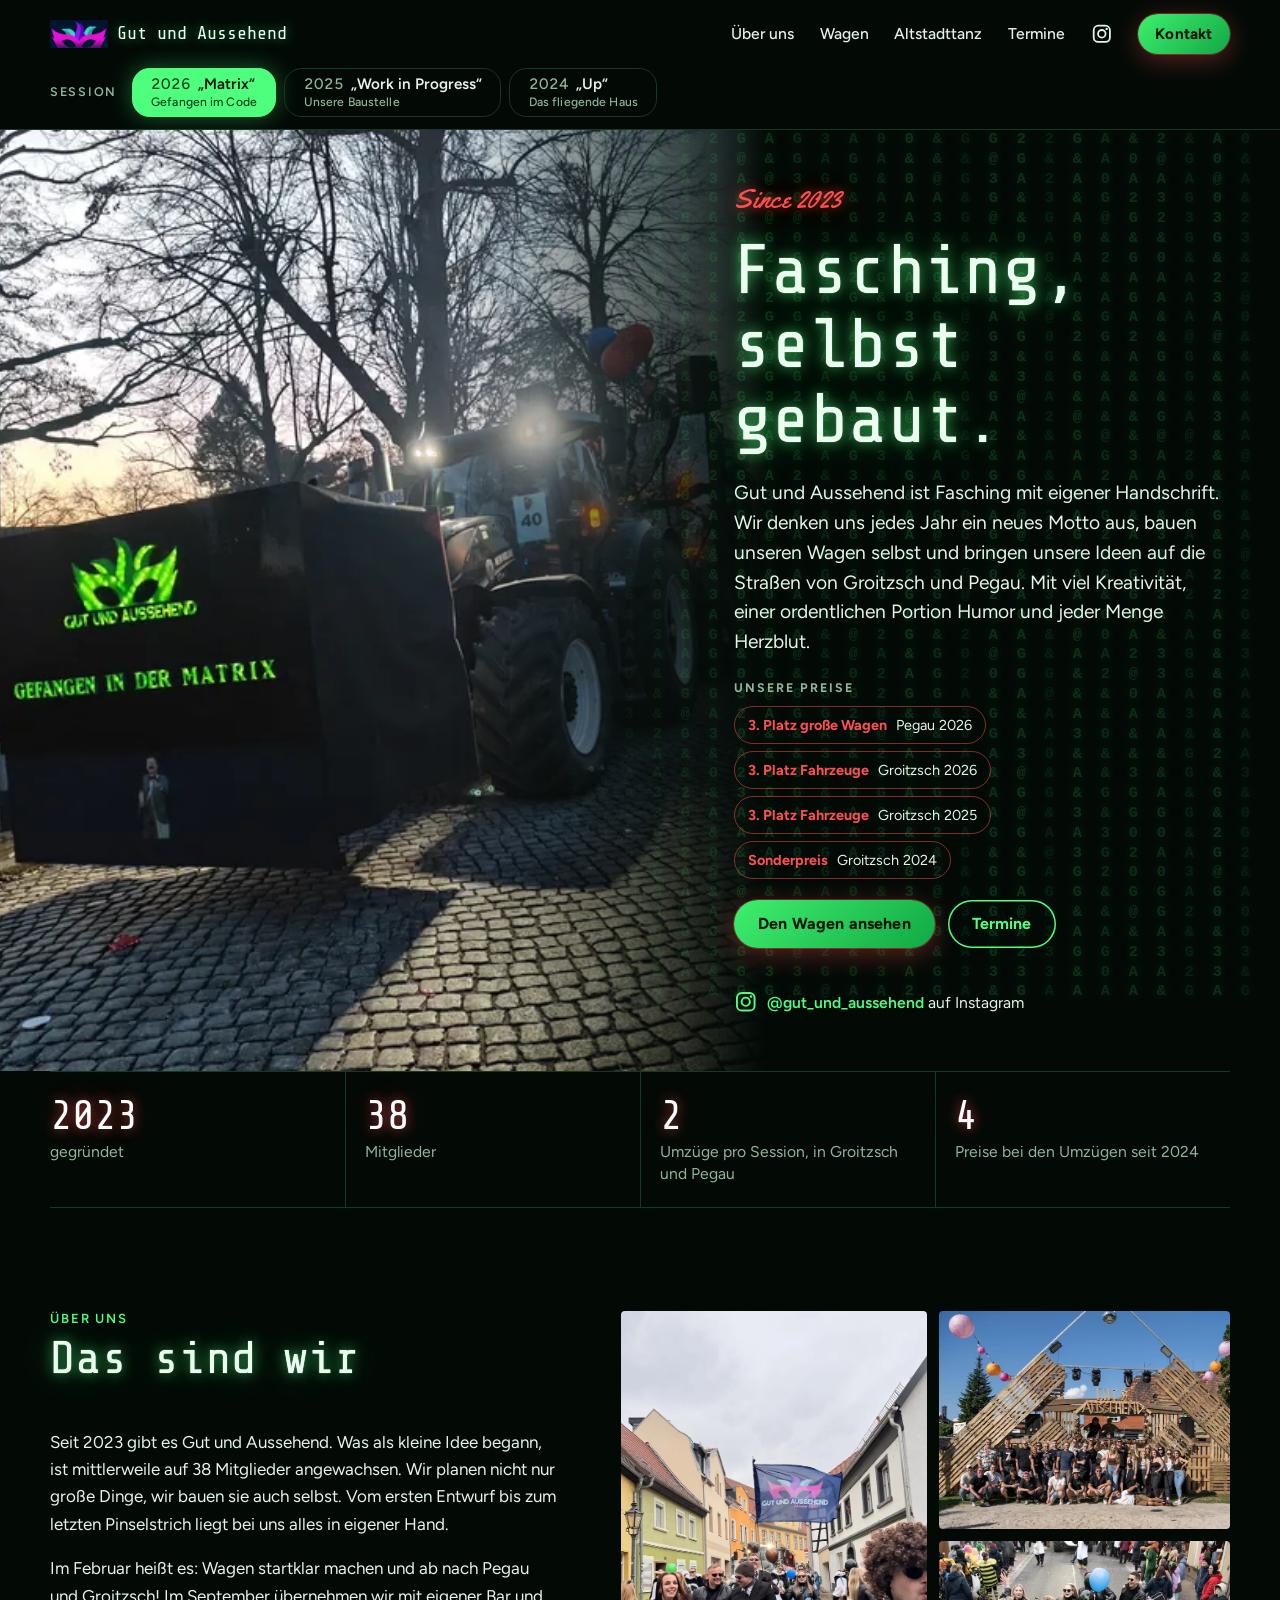
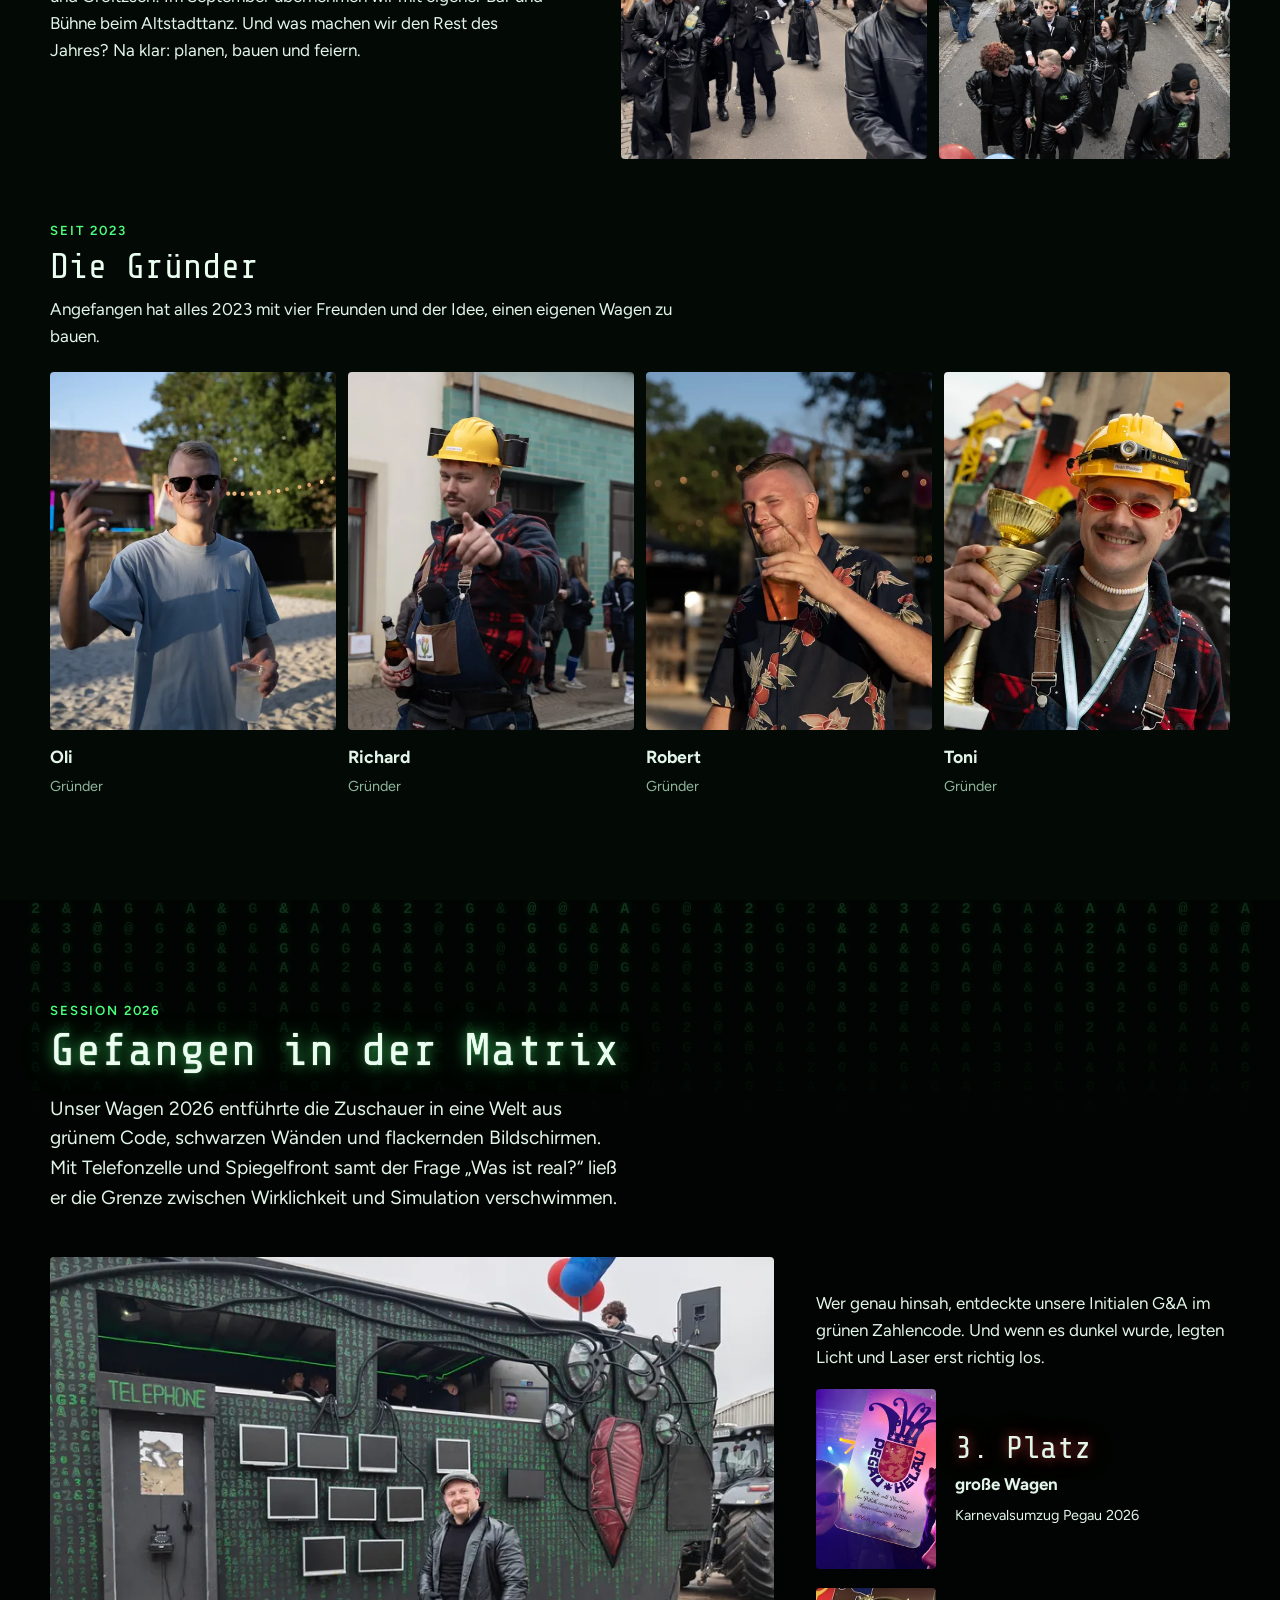
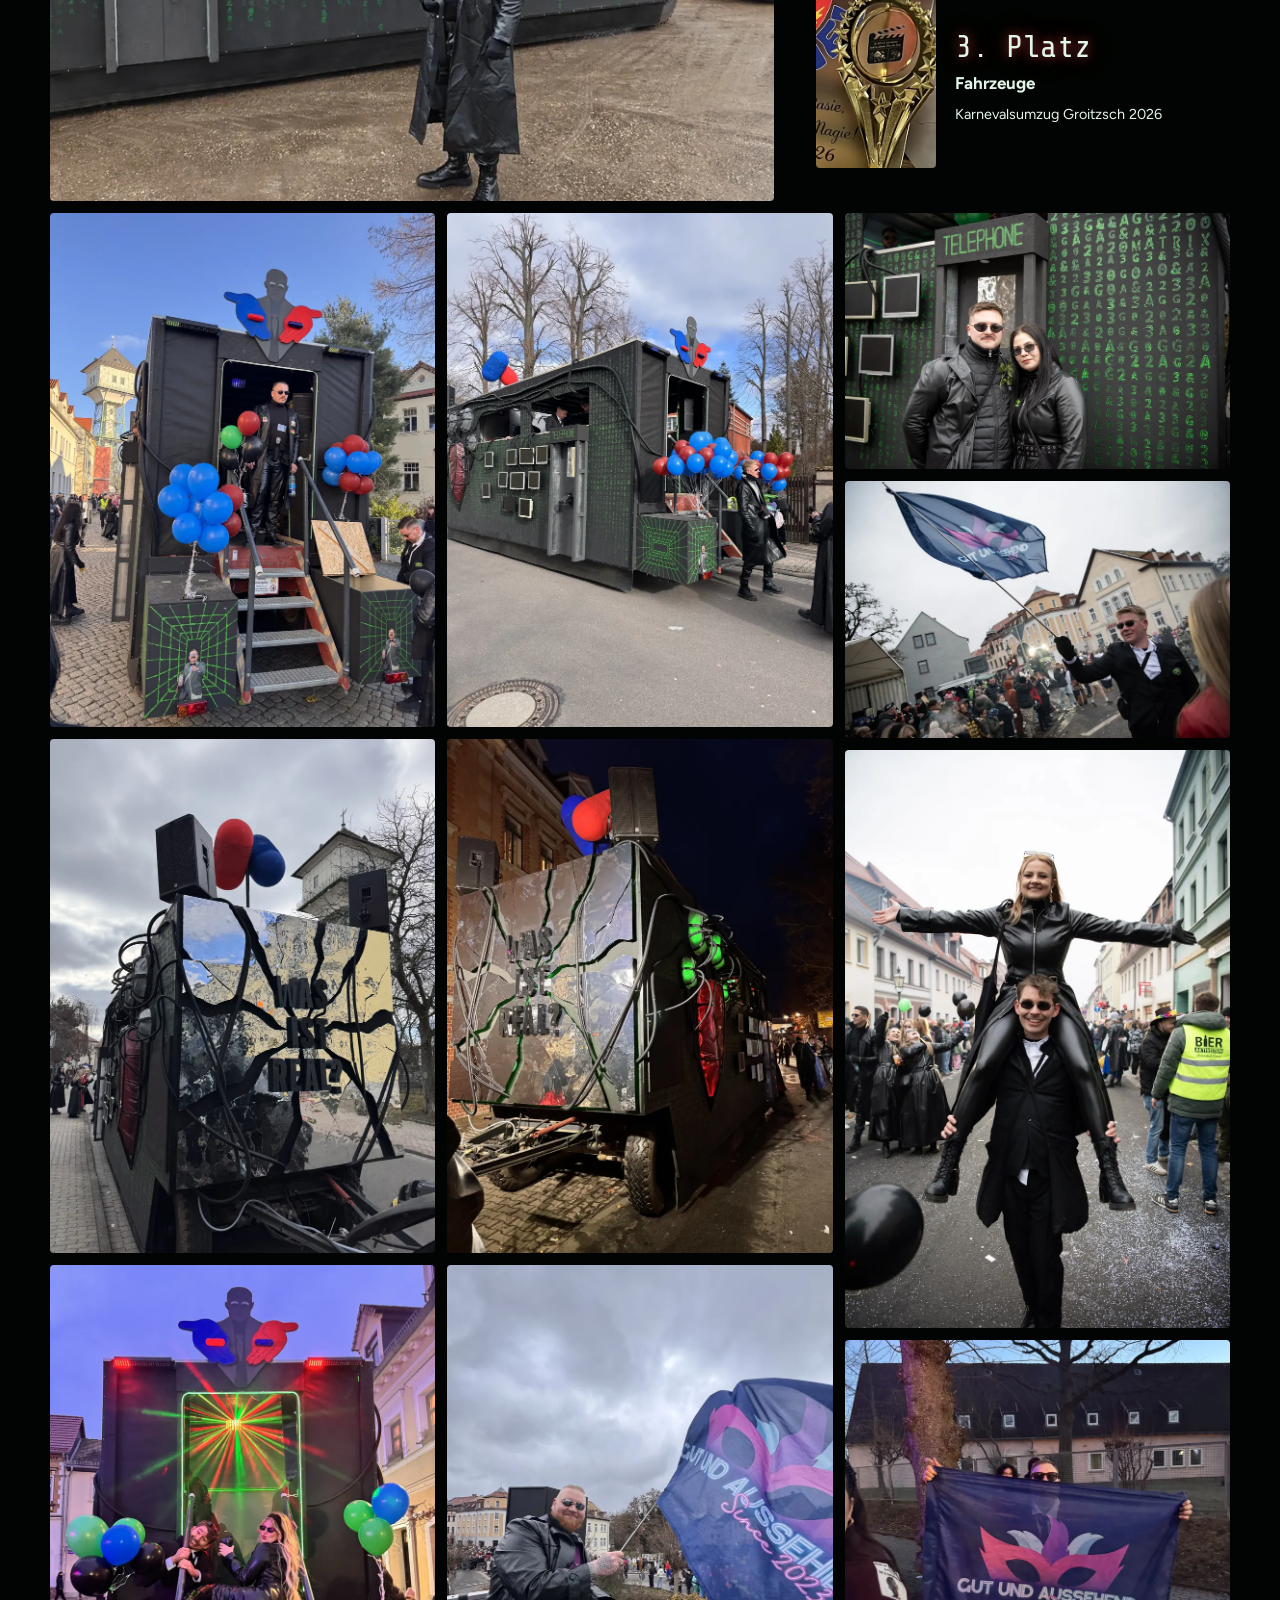
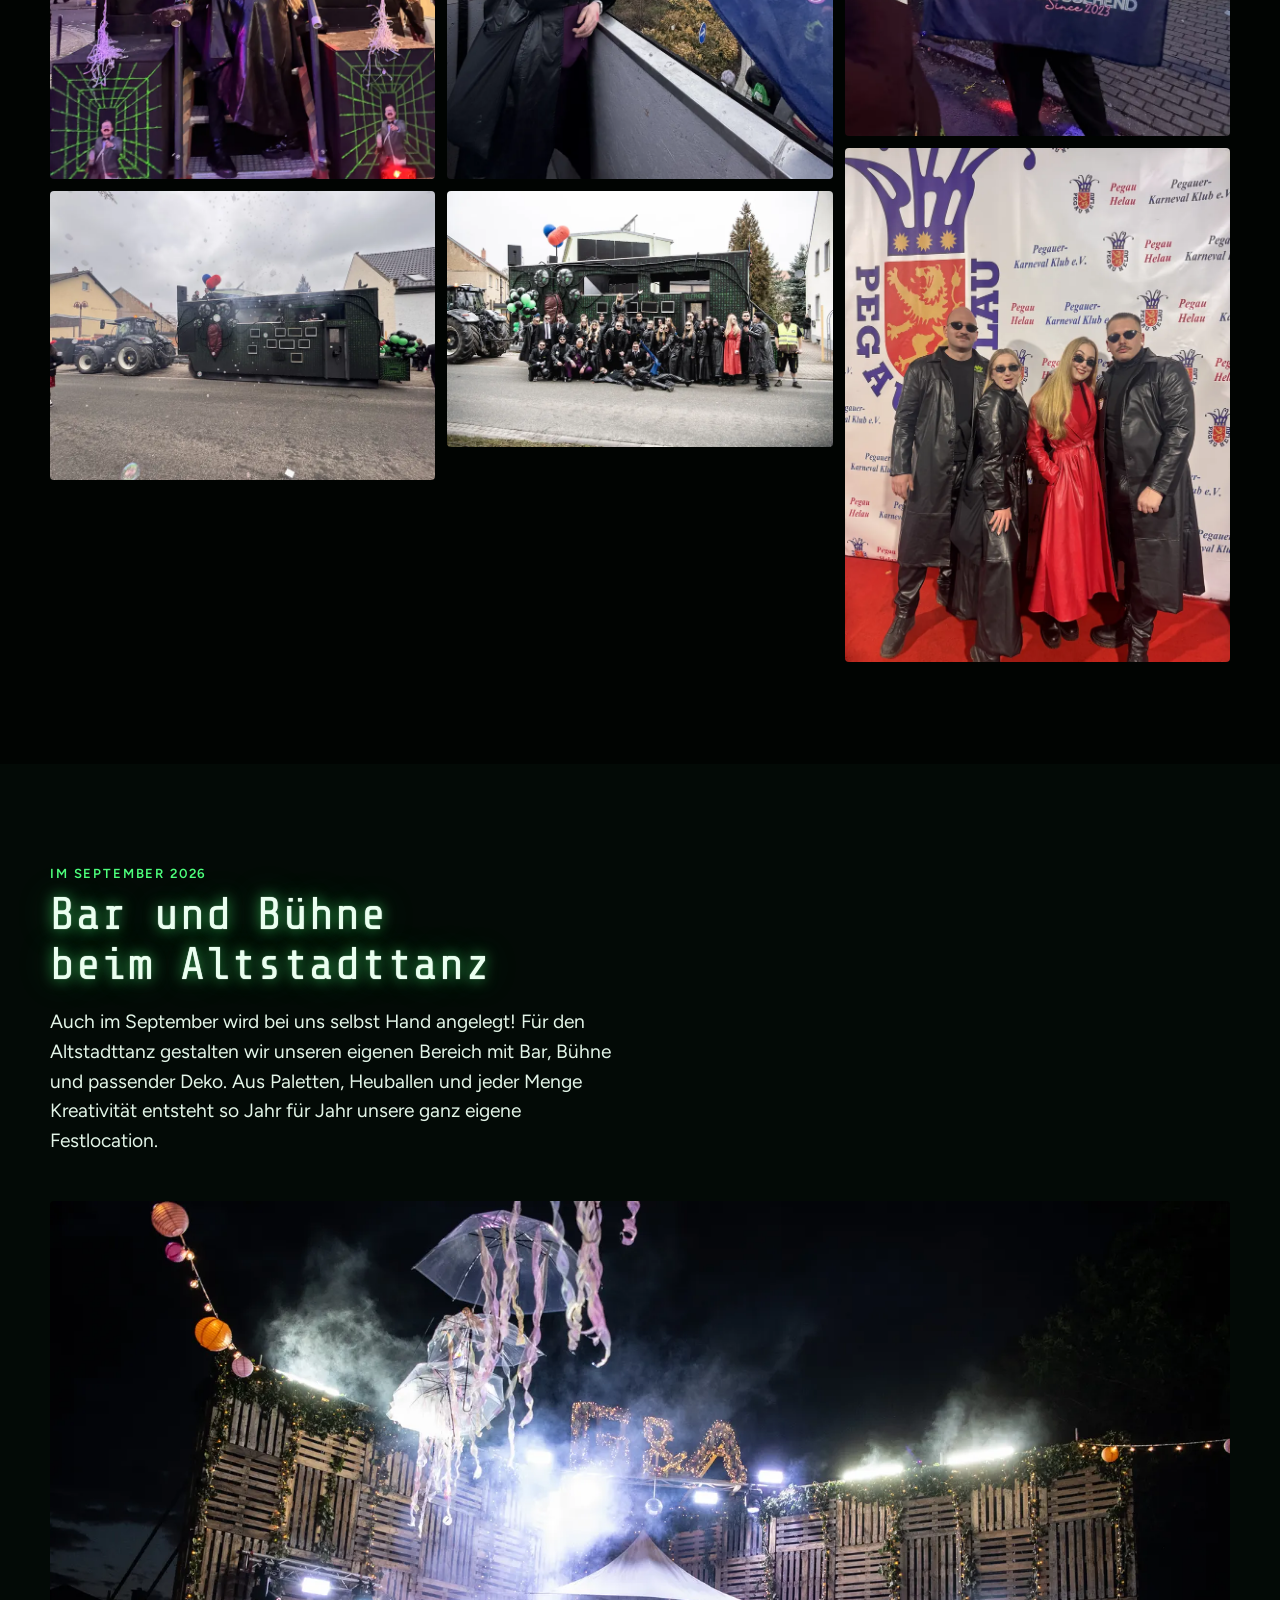
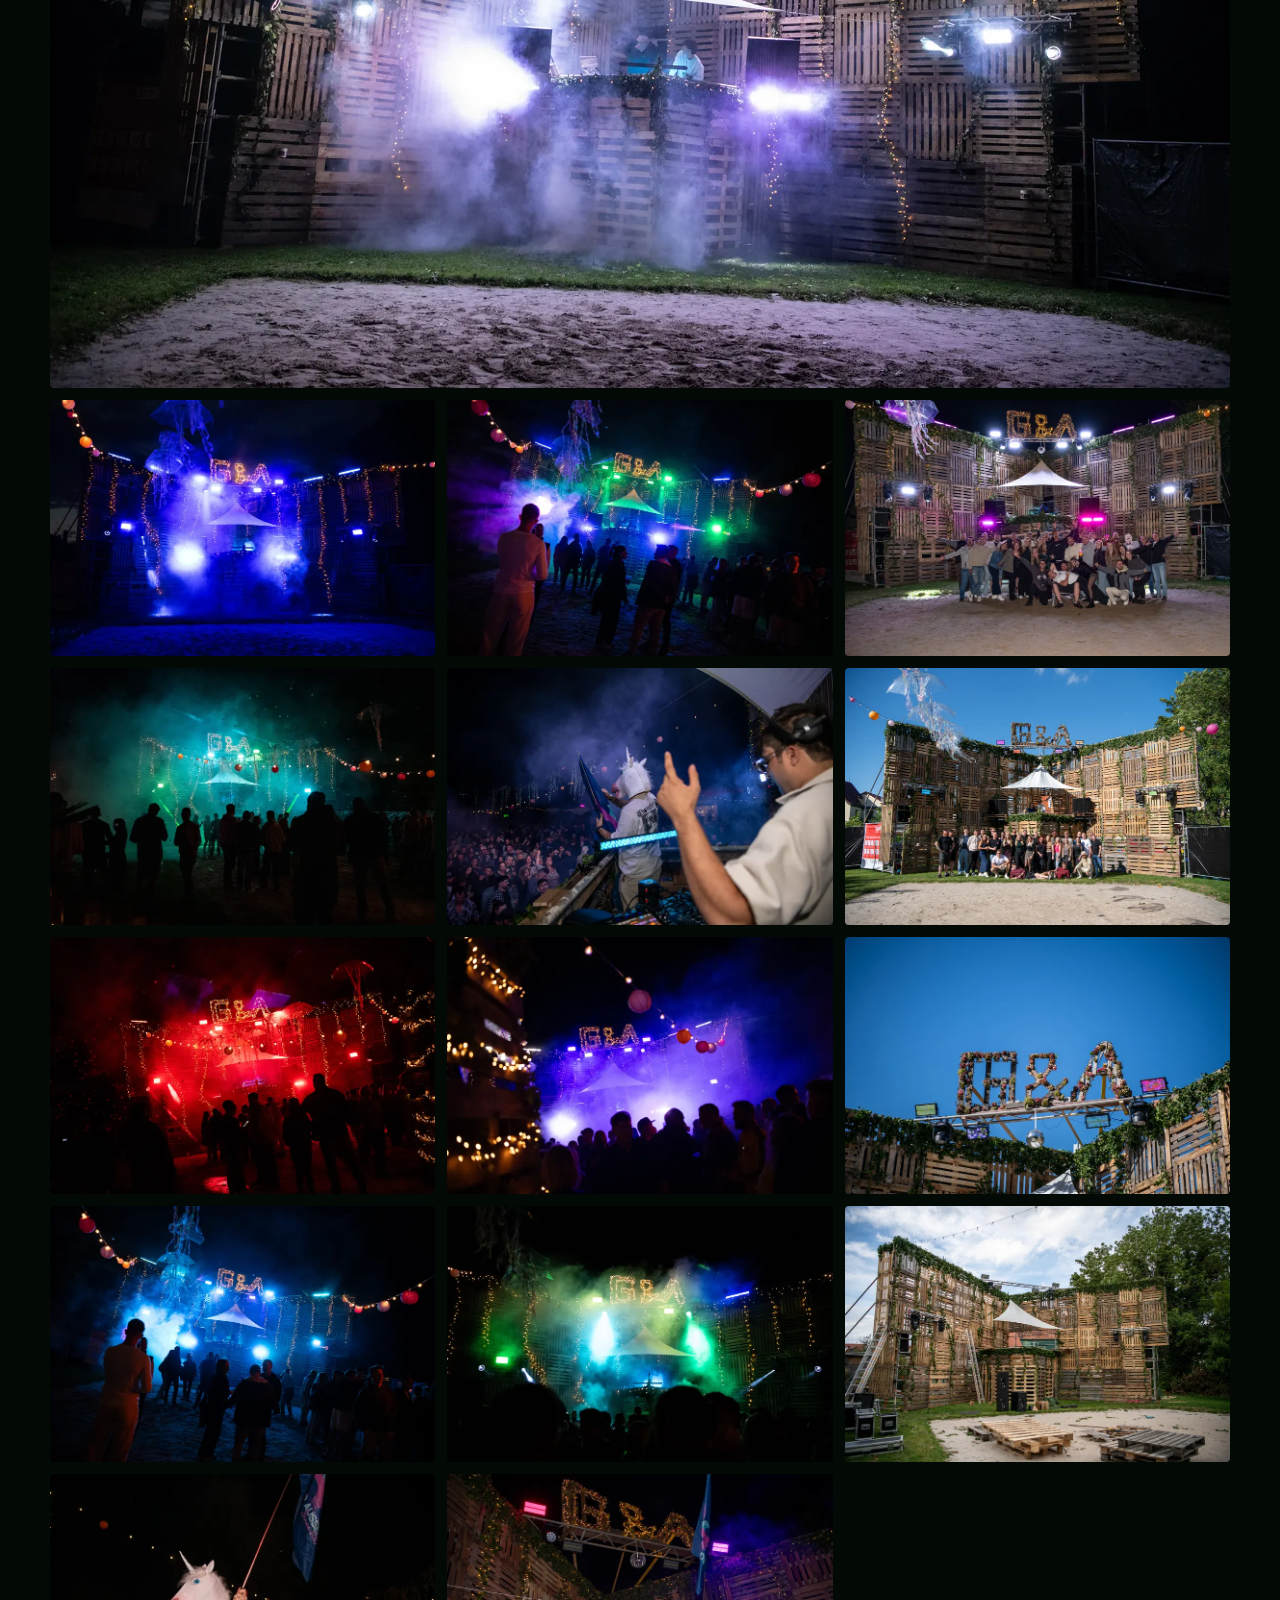
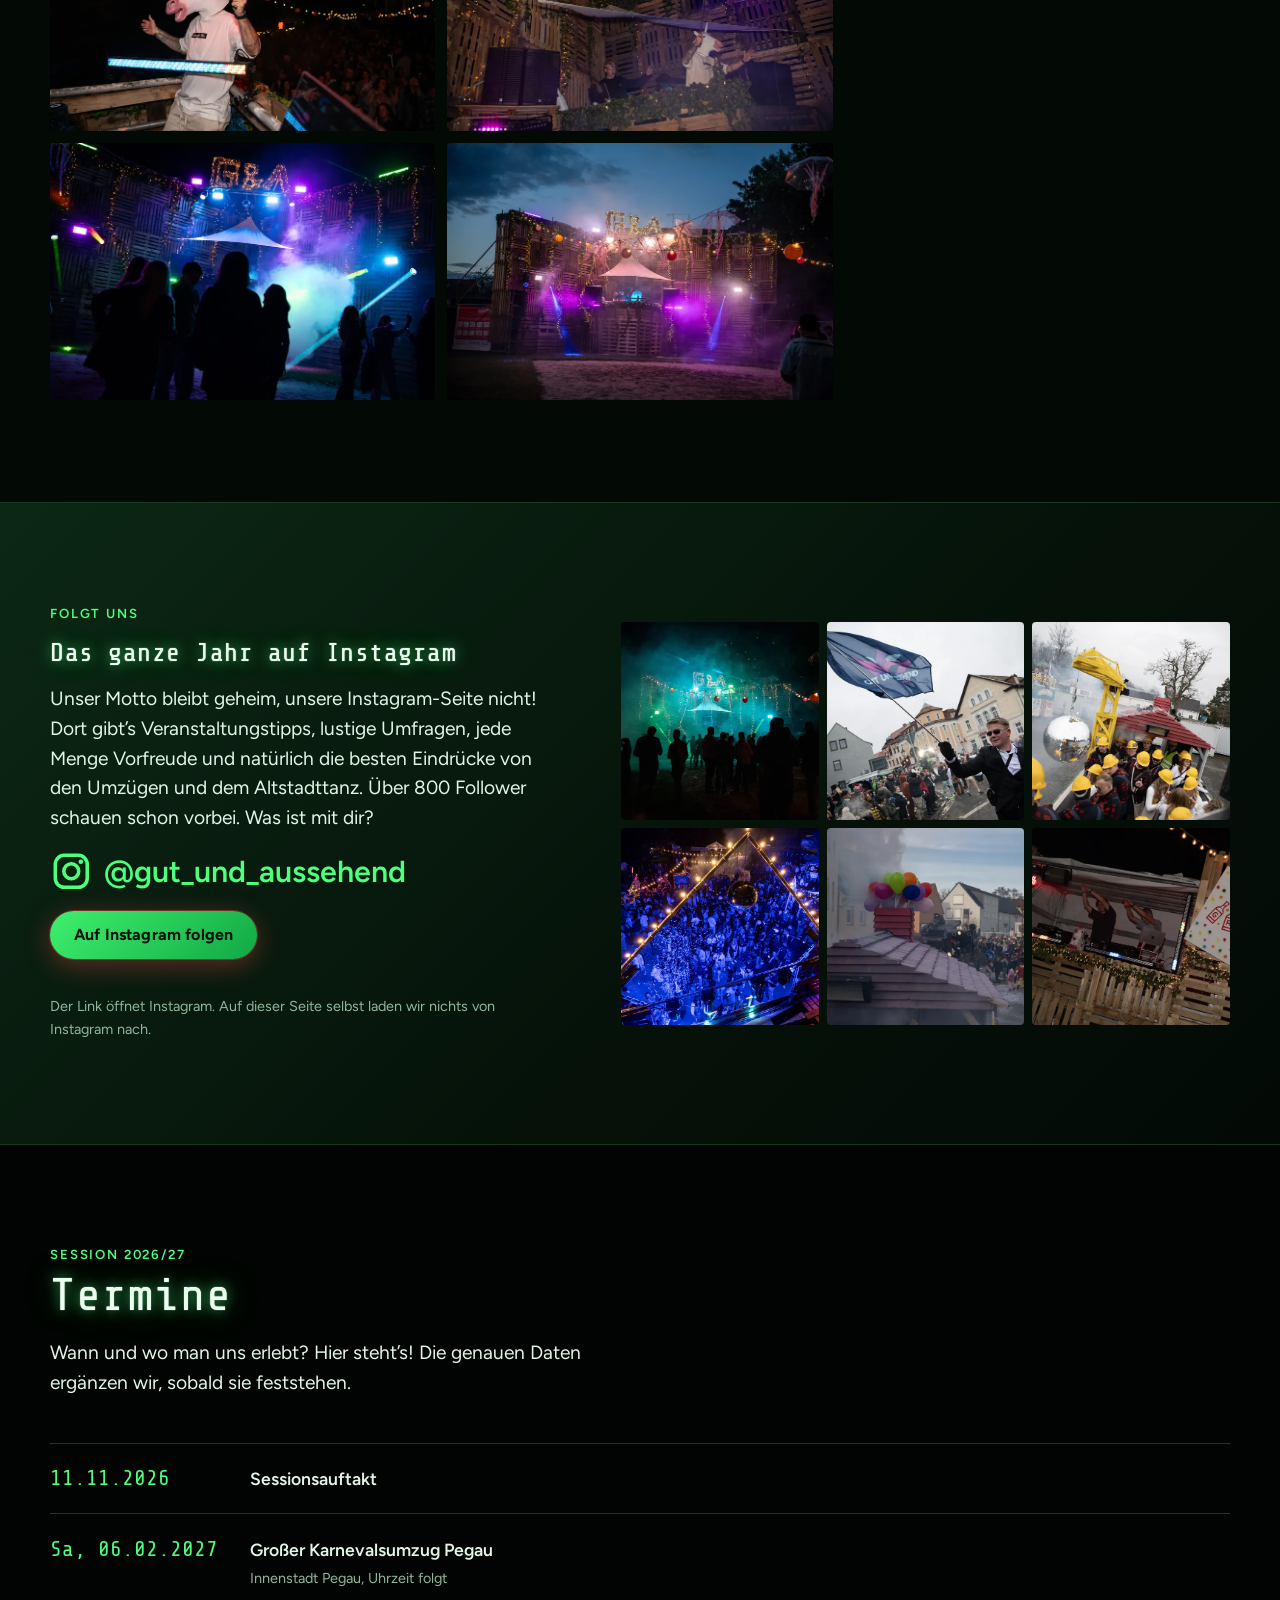
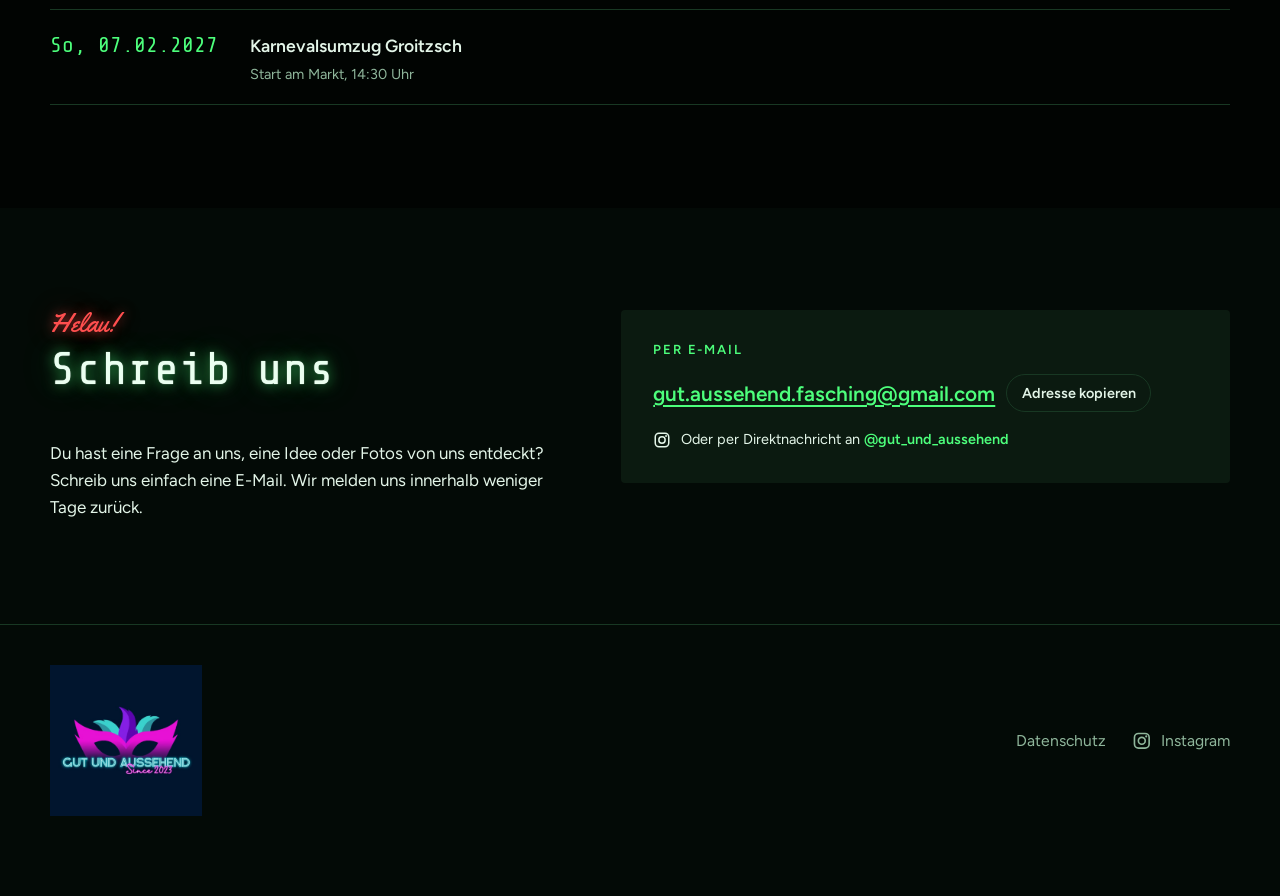
==== commit 3ca45506: "Favicon für Google: Masken-Logo als favicon.ico und 48/96/192 px - favicon.ico im Wurzelverzeichnis " ====
--- a/index.html
+++ b/index.html
@@ -18,8 +18,10 @@
 <script type="application/ld+json">
 {"@context":"https://schema.org","@type":"Organization","name":"Gut und Aussehend","url":"https://gut-aussehend.de/","logo":"https://gut-aussehend.de/assets/img/logo.png","foundingDate":"2023","description":"Faschingsgruppe, die ihren Wagen selbst baut und bei den Umzügen in Pegau und Groitzsch mitfährt.","email":"gut.aussehend.fasching@gmail.com","sameAs":["https://www.instagram.com/gut_und_aussehend/"],"areaServed":["Pegau","Groitzsch"]}
 </script>
-<link rel="icon" type="image/png" href="assets/img/favicon.png">
-<link rel="apple-touch-icon" href="assets/img/apple-touch-icon.png">
+<link rel="icon" href="/favicon.ico" sizes="48x48">
+<link rel="icon" type="image/png" sizes="96x96" href="/assets/img/favicon-96.png">
+<link rel="icon" type="image/png" sizes="192x192" href="/assets/img/favicon-192.png">
+<link rel="apple-touch-icon" sizes="180x180" href="/assets/img/apple-touch-icon.png">
 <link rel="preload" href="assets/fonts/tilt-neon-400.woff2" as="font" type="font/woff2" crossorigin>
 <link rel="stylesheet" href="assets/css/site.css?v=20261117a">
 </head>
